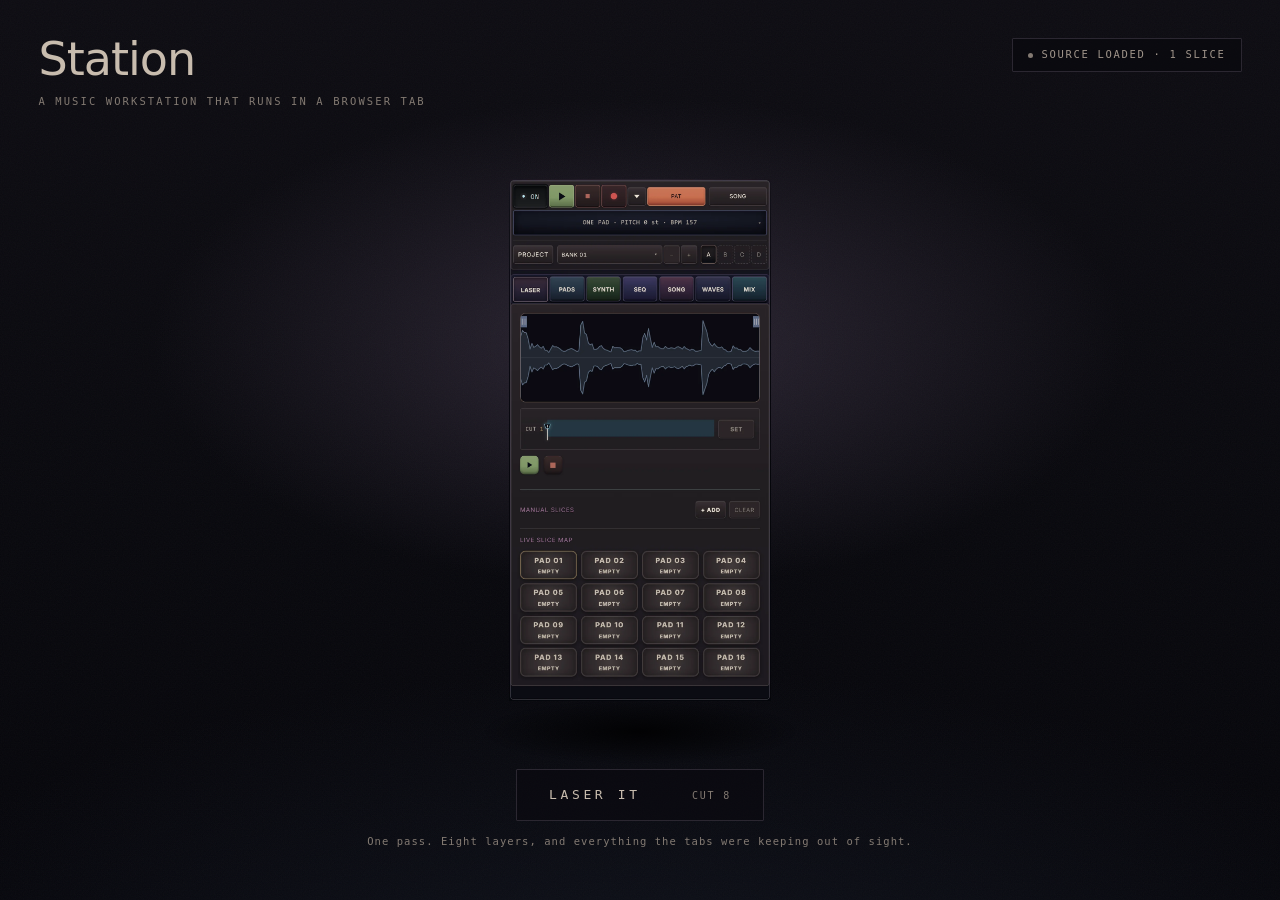
==== index.html @ 6921947d "feat: one LASER IT reveals every mode Station holds The cut stays exactly as it was: eight layers on" ====
<!doctype html>
<html lang="en" class="no-js">
<head>
<meta charset="utf-8">
<meta name="viewport" content="width=device-width, initial-scale=1">
<title>Station — LASER IT</title>
<meta name="description" content="Station is a music workstation that runs in a browser tab. Cut it open along its own seams and every mode it holds comes out of the same place.">
<meta name="color-scheme" content="dark">
<script>document.documentElement.classList.remove('no-js')</script>
<link rel="preload" as="image" type="image/webp" href="media/station/final/station-laser-loaded.webp" fetchpriority="high">
<link rel="preload" as="image" type="image/webp" href="media/station/final/station-laser-cut.webp">
<link rel="stylesheet" href="styles/site.css">
</head>
<body>

<!--
  Scene 00 + Scene 01. TECHNICAL_PRINCIPLES.md section 15: prove the riskiest
  interaction before building page volume.

  One LASER IT does the whole reveal. The chassis is identical in every mode
  capture — verified pixel by pixel — and only the area below the view tabs
  changes, so that area is treated as a magazine of states: six modes stacked
  exactly on top of one another until the cut opens the machine.

  TODO(content): the masthead still needs the builder's byline. Left out rather
  than invented — ASSET_PLAN.md "Missing-content rule".
-->

<main class="stage" id="stage" data-state="intact">

  <header class="masthead">
    <div class="masthead__object">
      <h1 class="wordmark">Station</h1>
      <p class="tagline">A music workstation that runs in a browser tab</p>
    </div>
    <p class="readout" role="status" aria-live="polite" aria-atomic="true">
      <span class="readout__lamp" aria-hidden="true"></span>
      <span id="readoutText">Source loaded · 1 slice</span>
    </p>
  </header>

  <div class="theatre">
    <figure class="object">
      <div class="rig">
        <div class="frame" role="img"
             aria-label="Station shown as one tall instrument: transport row, readout, project and bank row, the seven view tabs, a waveform display, the CUT slider and a sixteen-pad slice map.">

          <!--
            Eight layers. Each holds a full copy of the same image and shows only
            its own band of it, so untouched they tile the frame exactly and read
            as one screen. Every cut falls in a real gap between Station's chassis
            modules, so no control is bisected.

            01-04 are the chassis, which is the same in every mode.
            05-08 are the core: the area the active tab controls.
          -->
          <div class="slices">
            <div class="slice slice--chassis chop chop--1 slice--first" style="--i:1"><i class="face face--before"></i><i class="face face--after"></i></div>
            <div class="slice slice--chassis chop chop--2" style="--i:2"><i class="face face--before"></i><i class="face face--after"></i></div>
            <div class="slice slice--chassis chop chop--3" style="--i:3"><i class="face face--before"></i><i class="face face--after"></i></div>
            <div class="slice slice--chassis chop chop--4" style="--i:4"><i class="face face--before"></i><i class="face face--after"></i></div>
            <div class="slice slice--core chop chop--5" style="--i:5"><i class="face face--before"></i><i class="face face--after"></i></div>
            <div class="slice slice--core chop chop--6" style="--i:6"><i class="face face--before"></i><i class="face face--after"></i></div>
            <div class="slice slice--core chop chop--7" style="--i:7"><i class="face face--before"></i><i class="face face--after"></i></div>
            <div class="slice slice--core chop chop--8 slice--last" style="--i:8"><i class="face face--before"></i><i class="face face--after"></i></div>
          </div>

          <!--
            The deck. Every plate is the same rectangle as the core, so before the
            reveal all six lie exactly on top of one another and on top of the
            core itself. --n is the deal order; PADS goes last so it lands in
            front. The LASER plate carries no image: the four core layers already
            hold that state, and this element only carries its label so the label
            travels with them.
          -->
          <ul class="deck" id="deck">
            <li class="plate plate--mix"   style="--n:1"><i class="plate__face"></i><span class="chip">Mix</span></li>
            <li class="plate plate--song"  style="--n:2"><i class="plate__face"></i><span class="chip">Song</span></li>
            <li class="plate plate--seq"   style="--n:3"><i class="plate__face"></i><span class="chip">Seq</span></li>
            <li class="plate plate--synth" style="--n:4"><i class="plate__face"></i><span class="chip">Synth</span></li>
            <li class="plate plate--pads"  style="--n:5"><i class="plate__face"></i><span class="chip">Pads</span></li>
            <li class="plate plate--laser" style="--n:0"><span class="chip">Laser</span></li>
          </ul>

          <!-- the laser: target brackets, one travelling beam, seven cuts -->
          <svg class="beams" viewBox="0 0 451 900" aria-hidden="true" focusable="false">
            <g class="target">
              <path d="M5 31V5h26M420 5h26v26M446 869v26h-26M31 895H5v-26"/>
            </g>
            <g class="cutline" style="--p:.06644">
              <line class="cutline__halo" x1="2" y1="59.8" x2="449" y2="59.8"/>
              <line class="cutline__core" x1="2" y1="59.8" x2="449" y2="59.8"/>
              <circle class="cutline__pin" cx="8" cy="59.8" r="3.6"/><circle class="cutline__pin" cx="443" cy="59.8" r="3.6"/>
            </g>
            <g class="cutline" style="--p:.11500">
              <line class="cutline__halo" x1="2" y1="103.5" x2="449" y2="103.5"/>
              <line class="cutline__core" x1="2" y1="103.5" x2="449" y2="103.5"/>
              <circle class="cutline__pin" cx="8" cy="103.5" r="3.6"/><circle class="cutline__pin" cx="443" cy="103.5" r="3.6"/>
            </g>
            <g class="cutline" style="--p:.17426">
              <line class="cutline__halo" x1="2" y1="156.83" x2="449" y2="156.83"/>
              <line class="cutline__core" x1="2" y1="156.83" x2="449" y2="156.83"/>
              <circle class="cutline__pin" cx="8" cy="156.83" r="3.6"/><circle class="cutline__pin" cx="443" cy="156.83" r="3.6"/>
            </g>
            <g class="cutline cutline--core" style="--p:.24589">
              <line class="cutline__halo" x1="2" y1="221.3" x2="449" y2="221.3"/>
              <line class="cutline__core" x1="2" y1="221.3" x2="449" y2="221.3"/>
              <circle class="cutline__pin" cx="8" cy="221.3" r="3.6"/><circle class="cutline__pin" cx="443" cy="221.3" r="3.6"/>
            </g>
            <g class="cutline" style="--p:.44422">
              <line class="cutline__halo" x1="2" y1="399.8" x2="449" y2="399.8"/>
              <line class="cutline__core" x1="2" y1="399.8" x2="449" y2="399.8"/>
              <circle class="cutline__pin" cx="8" cy="399.8" r="3.6"/><circle class="cutline__pin" cx="443" cy="399.8" r="3.6"/>
            </g>
            <g class="cutline" style="--p:.51500">
              <line class="cutline__halo" x1="2" y1="463.5" x2="449" y2="463.5"/>
              <line class="cutline__core" x1="2" y1="463.5" x2="449" y2="463.5"/>
              <circle class="cutline__pin" cx="8" cy="463.5" r="3.6"/><circle class="cutline__pin" cx="443" cy="463.5" r="3.6"/>
            </g>
            <g class="cutline" style="--p:.70367">
              <line class="cutline__halo" x1="2" y1="633.3" x2="449" y2="633.3"/>
              <line class="cutline__core" x1="2" y1="633.3" x2="449" y2="633.3"/>
              <circle class="cutline__pin" cx="8" cy="633.3" r="3.6"/><circle class="cutline__pin" cx="443" cy="633.3" r="3.6"/>
            </g>
          </svg>

          <div class="beam" aria-hidden="true"></div>
          <div class="flash" aria-hidden="true"></div>
        </div>
        <div class="cast" aria-hidden="true"></div>
      </div>

      <figcaption class="visually-hidden">
        Station cut along its own construction seams into eight layers, four of
        them chassis and four of them the area the active tab controls. That area
        turns out to hold six states of the same machine: laser, pads, synth,
        seq, song and mix.
      </figcaption>
    </figure>
  </div>

  <div class="controls">
    <button class="trigger" id="laserIt" type="button">
      <span class="trigger__label" id="triggerLabel">Laser it</span>
      <span class="trigger__meta" id="triggerMeta">cut 8</span>
      <span class="trigger__charge" aria-hidden="true"></span>
    </button>
    <p class="hint" id="hint">One pass. Eight layers, and everything the tabs were keeping out of sight.</p>
  </div>

</main>

<script src="scripts/laser.js" defer></script>
</body>
</html>
---- styles/site.css ----
/* ==========================================================================
   website — Scene 00 / Scene 01
   Station intact  ->  LASER IT  ->  eight meaningful layers

   Everything here is native: semantic HTML, CSS Grid, custom properties,
   transforms, one inline SVG. No dependencies, no build step.

   The palette and the gold are sampled straight out of the Station captures
   (assets/station/current/), not invented. The eight cut positions are the
   real gaps between Station's chassis modules, measured off the source PNG,
   so the instrument opens along its own seams.
   ========================================================================== */

:root {
  /* ink — sampled from the chassis */
  --ink-void:   #05050a;
  --ink-0:      #08080d;
  --ink-1:      #0d0c12;
  --rule:       #2b2731;

  /* light — a three-step ramp, every step above 4.5:1 on the stage because the
     labels that use it are 10-11px and none of them may be decorative-only */
  --sand:       #c8bcae;   /* 10.5:1 */
  --sand-mid:   #9f948a;   /*  6.6:1 */
  --sand-low:   #837a72;   /*  4.7:1 */

  /* the laser */
  --gold:       #b99a62;
  --gold-lit:   #e8cb92;
  --gold-hot:   #fff4dd;

  /* object geometry — desktop is height-driven */
  --frame-h:    clamp(320px, 58vh, 660px);
  --frame-h:    clamp(320px, 58svh, 660px);
  --frame-w:    calc(var(--frame-h) * 451 / 900);
  --gap:        calc(var(--frame-h) * 0.024);
  --bleed:      0.75px;   /* removes sub-pixel hairlines between untouched bands */
  --rig-scale:  0.90;

  /* the core: everything below the view tabs, which is the part that changes
     with the active mode. measured off the capture, not guessed. */
  --core-top:   .24589;
  --core-h:     .75411;   /* the whole core: 221.3 to 900 */
  --plate-h:    .64300;   /* the part of it every mode actually uses: 221.3 to 800 */
  --pw:         var(--frame-w);
  --ph:         calc(var(--plate-h) * var(--frame-h));
  --fan-scale:  0.94;

  /* timeline — mirrored in scripts/laser.js */
  --t-arm:      140ms;
  --t-sweep:    620ms;
  --t-flash:    150ms;
  --t-open:     980ms;
  --t-heal:     520ms;
  --t-deal:     1000ms;

  --ease-open:  cubic-bezier(.16, 1, .3, 1);
  --ease-snap:  cubic-bezier(.2, .9, .25, 1);

  --sans: "Segoe UI Variable Display", "Segoe UI", system-ui, -apple-system,
          "Helvetica Neue", Arial, sans-serif;
  --mono: ui-monospace, "JetBrains Mono", "SFMono-Regular", "Cascadia Mono",
          "Roboto Mono", Consolas, "DejaVu Sans Mono", monospace;
}

*, *::before, *::after { box-sizing: border-box; }
html, body { height: 100%; }

body {
  margin: 0;
  background: var(--ink-void);
  color: var(--sand);
  font-family: var(--mono);
  font-size: 13px;
  line-height: 1.5;
  -webkit-font-smoothing: antialiased;
  text-rendering: optimizeLegibility;
  overflow-x: hidden;
}

.visually-hidden {
  position: absolute; width: 1px; height: 1px;
  margin: -1px; padding: 0; border: 0;
  clip-path: inset(50%); overflow: hidden; white-space: nowrap;
}

/* ==========================================================================
   STAGE — the room the object stands in
   ========================================================================== */

.stage {
  position: relative;
  isolation: isolate;
  min-height: 100svh;
  display: grid;
  grid-template-rows: auto minmax(0, 1fr) auto;
  gap: clamp(14px, 2.6vh, 32px);
  padding: clamp(18px, 3vw, 42px);
}

/* one soft key light behind the object, one cold fill off the floor */
.stage::before {
  content: "";
  position: absolute; inset: 0; z-index: -2;
  background:
    radial-gradient(56% 40% at 50% 38%, rgba(78, 66, 88, .5), transparent 68%),
    radial-gradient(92% 58% at 50% 116%, rgba(26, 32, 46, .55), transparent 72%),
    linear-gradient(180deg, var(--ink-1) 0%, var(--ink-0) 58%, var(--ink-void) 100%);
}

/* grain — stops large flat darks from banding */
.stage::after {
  content: "";
  position: absolute; inset: 0; z-index: -1;
  pointer-events: none;
  opacity: .035;
  background-image: url("data:image/svg+xml,%3Csvg xmlns='http://www.w3.org/2000/svg' width='140' height='140'%3E%3Cfilter id='n'%3E%3CfeTurbulence type='fractalNoise' baseFrequency='.85' numOctaves='3'/%3E%3C/filter%3E%3Crect width='140' height='140' filter='url(%23n)'/%3E%3C/svg%3E");
}

/* ==========================================================================
   MASTHEAD — a strip, not a navbar
   ========================================================================== */

.masthead {
  display: flex;
  align-items: flex-start;
  justify-content: space-between;
  gap: 24px;
  flex-wrap: wrap;
}

/* two voices: an editorial sans for the object's name, mono for everything
   the instrument would say about itself */
.wordmark {
  margin: 0;
  font-family: var(--sans);
  font-size: clamp(30px, 3.6vw, 52px);
  font-weight: 300;
  letter-spacing: -.022em;
  line-height: .95;
  color: var(--sand);
}

.tagline {
  margin: 12px 0 0;
  font-size: 10.5px;
  letter-spacing: .2em;
  text-transform: uppercase;
  color: var(--sand-low);
}

.readout {
  margin: 0;
  display: flex;
  align-items: center;
  gap: 9px;
  padding: 8px 15px;
  border: 1px solid var(--rule);
  border-radius: 1px;
  background: rgba(8, 8, 13, .6);
  font-size: 10.5px;
  letter-spacing: .16em;
  text-transform: uppercase;
  color: var(--sand-mid);
  white-space: nowrap;
  transition: color 260ms ease, border-color 260ms ease;
}

.readout__lamp {
  width: 5px; height: 5px; border-radius: 50%;
  background: var(--sand-low);
  transition: background 200ms ease, box-shadow 200ms ease;
}

[data-state="arming"]  .readout,
[data-state="slicing"] .readout { color: var(--gold-lit); border-color: rgba(185, 154, 98, .55); }
[data-state="arming"]  .readout__lamp,
[data-state="slicing"] .readout__lamp { background: var(--gold-lit); box-shadow: 0 0 10px var(--gold); }
[data-state="sliced"]  .readout,
[data-state="released"] .readout,
[data-state="closing"]  .readout      { color: var(--sand); border-color: rgba(185, 154, 98, .3); }
[data-state="sliced"]  .readout__lamp,
[data-state="released"] .readout__lamp,
[data-state="closing"]  .readout__lamp { background: var(--gold); box-shadow: 0 0 7px rgba(185, 154, 98, .7); }

/* ==========================================================================
   THEATRE
   Before the cut this is mostly empty and looks like restraint. After it, the
   emptiness turns out to have been clearance: the object needed somewhere to
   open into.
   ========================================================================== */

.theatre {
  display: grid;
  place-items: center;
  min-height: 0;
  perspective: 1500px;
  perspective-origin: 50% 44%;
}

/* the figure has to keep the 3D context open, or it flattens everything below
   it and every translateZ in the scene silently does nothing */
.object { margin: 0; transform-style: preserve-3d; }

.rig {
  position: relative;
  transform-style: preserve-3d;
  transition: transform var(--t-open) var(--ease-open);
}
[data-state="sliced"] .rig { transform: scale(var(--rig-scale)); }
/* the fan needs more of the viewport than the opened object did */
[data-state="released"] .rig,
[data-state="closing"]  .rig { transform: translate3d(0, -1%, 0) scale(var(--fan-scale)); }

.frame {
  position: relative;
  width: var(--frame-w);
  height: var(--frame-h);
  transform-style: preserve-3d;
}

/* ground shadow — spreads and softens as the object opens */
.cast {
  position: absolute;
  left: 50%; top: 100%;
  width: 170%; height: clamp(46px, 10vh, 92px);
  transform: translate(-50%, -16%);
  background: radial-gradient(50% 50% at 50% 50%, rgba(0, 0, 0, .8), transparent 70%);
  transition: transform var(--t-open) var(--ease-open), opacity var(--t-open) ease;
}
[data-state="sliced"] .cast { transform: translate(-50%, 2%) scale(1.24, .7); opacity: .5; }
[data-state="released"] .cast,
[data-state="closing"]  .cast { transform: translate(-50%, 16%) scaleY(.5); opacity: .26; }

/* --- the eight layers --------------------------------------------------- */

.slices { position: absolute; inset: 0; transform-style: preserve-3d; }

.slice {
  position: absolute;
  left: 0; right: 0;
  top:    calc(var(--t) * var(--frame-h));
  height: calc(var(--h) * var(--frame-h) + var(--bleed));
  overflow: hidden;
  transform: translate3d(0, 0, 0);
  transition: transform var(--t-open) var(--ease-open);
}

/* each layer carries the whole image and shows only its own band of it —
   which is why, untouched, the eight of them are indistinguishable from one screen */
.face {
  position: absolute;
  left: 0;
  width: 100%;
  height: var(--frame-h);
  top: calc(-1 * var(--t) * var(--frame-h));
  background-repeat: no-repeat;
  background-position: 0 0;
  background-size: 100% 100%;
}

/* display-sized WebP from tools/derive-media.mjs; the full-resolution capture is
   the fallback, and a browser that understands image-set() never fetches it */
.face--before {
  background-image: url("../assets/station/current/laser/laser-loaded.png");
  background-image: image-set(
    url("../media/station/final/station-laser-loaded.webp") type("image/webp"),
    url("../assets/station/current/laser/laser-loaded.png") type("image/png"));
}
.face--after {
  background-image: url("../assets/station/current/overview/station-overview-01.png");
  background-image: image-set(
    url("../media/station/final/station-laser-cut.webp") type("image/webp"),
    url("../assets/station/current/overview/station-overview-01.png") type("image/png"));
  opacity: 0;
  transition: opacity 130ms ease;
}
/* the laser cut the object AND the material inside it: the waveform gains its
   markers, CUT reads 8, the pad map fills. revealed under the flash. */
.is-flash .face--after,
[data-state="sliced"] .face--after,
[data-state="released"] .face--after,
[data-state="closing"] .face--after { opacity: 1; }

/* the cut edge: white-hot at the moment of the cut, cooling afterwards */
.slice::after {
  content: "";
  position: absolute; inset: 0;
  pointer-events: none;
  opacity: 0;
  border-top:    1px solid rgba(240, 220, 176, .85);
  border-bottom: 1px solid rgba(240, 220, 176, .5);
  background:
    linear-gradient(to bottom, rgba(201, 166, 102, .4), rgba(201, 166, 102, 0) 14px),
    linear-gradient(to top,    rgba(201, 166, 102, .26), rgba(201, 166, 102, 0) 14px);
  transition: opacity var(--t-heal) ease;
}
.slice--first::after {
  border-top-color: transparent;
  background-image: linear-gradient(to top, rgba(201, 166, 102, .26), rgba(201, 166, 102, 0) 14px);
}
.slice--last::after {
  border-bottom-color: transparent;
  background-image: linear-gradient(to bottom, rgba(201, 166, 102, .4), rgba(201, 166, 102, 0) 14px);
}
[data-state="sliced"] .slice::after,
[data-state="released"] .slice::after,
[data-state="closing"] .slice::after { animation: cool 1800ms ease-out forwards; }
/* once the core layers close back into one plate their shared edges are
   internal, so the heat on them would only read as a defect */
[data-state="released"] .slice--core::after,
[data-state="closing"]  .slice--core::after { animation: none; opacity: 0; }

@keyframes cool {
  0%, 20% { opacity: 1; }
  100%    { opacity: .36; }
}

/* --- layer geometry ------------------------------------------------------
   --t / --h  : where the layer sits in the object, measured off the capture
   --dxf      : sideways drift, as a fraction of object width
   --dz / --rz: a whisper of depth and tilt so the stack reads as material
   -------------------------------------------------------------------------- */

.chop--1 { --t: 0;       --h: .06644; --dxf: -.075; --dz: 28px; --rz: -.30deg; }
.chop--2 { --t: .06644;  --h: .04856; --dxf: -.030; --dz: 14px; --rz:  .22deg; }
.chop--3 { --t: .11500;  --h: .05926; --dxf:  .026; --dz: 20px; --rz: -.15deg; }
.chop--4 { --t: .17426;  --h: .07163; --dxf:  .072; --dz:  6px; --rz:  .26deg; }
.chop--5 { --t: .24589;  --h: .19833; --dxf: -.060; --dz: 30px; --rz: -.34deg; }
.chop--6 { --t: .44422;  --h: .07078; --dxf: -.014; --dz: 16px; --rz:  .18deg; }
.chop--7 { --t: .51500;  --h: .18867; --dxf:  .042; --dz: 24px; --rz: -.20deg; }
.chop--8 { --t: .70367;  --h: .29633; --dxf:  .086; --dz:  8px; --rz:  .24deg; }

.chop { --dx: calc(var(--dxf) * var(--frame-w)); }

[data-state="sliced"] .slice {
  transform:
    translate3d(var(--dx), calc((var(--i) - 4.5) * var(--gap)), var(--dz))
    rotate(var(--rz));
  transition-delay: calc((var(--i) - 1) * 36ms);
}

/* ==========================================================================
   THE DECK — the core is a magazine of states

   Station's chassis is byte-for-byte the same in every mode capture; only the
   area below the view tabs changes. So that area is not one screen, it is six
   lying exactly on top of one another. The cut opens the machine and they come
   out of that single place.

   Everything below is expressed in plate units — --pw across, --ph down — so
   the whole composition scales with the object instead of with the viewport.
   ========================================================================== */

.deck {
  list-style: none;
  margin: 0;
  padding: 0;
  position: absolute;
  left: 0; right: 0;
  top:    calc(var(--core-top) * var(--frame-h));
  height: var(--ph);
  transform-style: preserve-3d;
  pointer-events: none;
}

.plate {
  position: absolute;
  inset: 0;
  opacity: 0;
  transform: translate3d(0, 0, 0);
  transition: opacity 280ms ease, transform var(--t-open) var(--ease-open);
}

.plate__face {
  position: absolute;
  inset: 0;
  background-color: var(--ink-1);
  background-repeat: no-repeat;
  background-position: 0 0;
  background-size: 100% 100%;
}

/* The four core layers already carry the LASER state. This plate holds no
   image; it exists so the LASER label travels on exactly the same path they do. */
/* Every mode leaves some empty chassis at the bottom. Ending a plate on that
   hard rectangle is what would make it read as a card, so the tail is
   dissolved instead — the layers come out of the dark rather than sitting on
   top of it. The mask is on the face, not the plate, so the label survives it. */
.plate__face {
  -webkit-mask-image: linear-gradient(to bottom, #000 0 86%, transparent 100%);
          mask-image: linear-gradient(to bottom, #000 0 86%, transparent 100%);
}
/* the LASER state is the four core layers, so its tail lives on the last one.
   72% of the plate is 39% of that layer. */
[data-state="released"] .slice--core.chop--8,
[data-state="closing"]  .slice--core.chop--8 {
  -webkit-mask-image: linear-gradient(to bottom, #000 0 53%, transparent 63%);
          mask-image: linear-gradient(to bottom, #000 0 53%, transparent 63%);
}

/* The five hidden states are not part of the first paint. JavaScript adds
   .deck-ready once the page is idle, which is when they get fetched — well
   before anyone can read the trigger, and after LCP is settled. */
.deck-ready .plate--pads .plate__face  { background-image: url("../media/station/final/station-mode-pads.webp"); }
.deck-ready .plate--synth .plate__face { background-image: url("../media/station/final/station-mode-synth.webp"); }
.deck-ready .plate--seq .plate__face   { background-image: url("../media/station/final/station-mode-seq.webp"); }
.deck-ready .plate--song .plate__face  { background-image: url("../media/station/final/station-mode-song.webp"); }
.deck-ready .plate--mix .plate__face   { background-image: url("../media/station/final/station-mode-mix.webp"); }

/* the mode's own name, in the site's voice rather than Station's tab skin,
   worded exactly as the selector words it so the two read as the same thing */
.chip {
  position: absolute;
  left: 0; bottom: 100%;
  margin-bottom: 10px;
  padding-bottom: 5px;
  border-bottom: 1px solid rgba(185, 154, 98, .45);
  font-size: 9.5px;
  letter-spacing: .28em;
  text-transform: uppercase;
  color: var(--sand-mid);
  white-space: nowrap;
  opacity: 0;
  transition: opacity 300ms ease;
}
/* PADS takes the next scene, so it is the one that reads first */
.plate--pads .chip { color: var(--sand); border-bottom-color: var(--gold); }

/* --- where each layer lands ----------------------------------------------
   --fx / --fy : offset in plate widths and plate heights
   --fz        : depth. positive is toward the viewer, and under the scene's
                 perspective that is also what makes a plate larger
   --fr        : a degree or two, never more
   --fo        : how present the layer stays

   The chassis re-closes: all four of its layers take the same target, so the
   shell reassembles, steps back and dims while its contents come forward.
   The four core layers do the same, which is what turns them back into one
   plate — the LASER state, whole again and now visibly one of six.
   -------------------------------------------------------------------------- */

.plate, .slice { --tx: calc(var(--fx) * var(--pw)); --ty: calc(var(--fy) * var(--ph)); }

.slice--chassis            { --fx:  0;    --fy: -.60; --fz: -300px; --fr:  0deg;   --fo: .52; }
.slice--chassis.chop--4    { --fo: .82; }   /* the selector stays the most legible part of the shell */

/* A zig-zag, not a row: every other layer sits high, so no plate is squarely
   behind its neighbour and each one keeps a free edge to be read by. */
/* --fx and --fy are pre-perspective, so a layer pushed back needs a larger
   offset than one pulled forward to land in the same place on screen. These are
   back-solved from the screen positions the composition wants. */
.slice--core, .plate--laser { --fx: -.19; --fy: -.35; --fz:  -60px; --fr:   .8deg; --fo: 1; }
.plate--pads                { --fx:  .56; --fy:  .17; --fz:  215px; --fr: -1.2deg; --fo: 1; }
.plate--synth               { --fx: -.90; --fy: -.05; --fz:   60px; --fr: -2.0deg; --fo: 1; }
.plate--seq                 { --fx: 1.38; --fy: -.39; --fz: -200px; --fr:  2.4deg; --fo: .94; }
.plate--song                { --fx: 1.83; --fy:  .36; --fz: -110px; --fr:  1.5deg; --fo: .92; }
.plate--mix                 { --fx:-1.81; --fy:  .32; --fz: -170px; --fr: -3.0deg; --fo: .9; }

/* --- the release ----------------------------------------------------------
   Static end state for released and closing both. The animation drives the
   path while released; dropping to closing removes the animation without
   moving anything, which is what lets the composition transition back to the
   intact object instead of snapping.
   -------------------------------------------------------------------------- */

[data-state="released"] .plate,
[data-state="closing"]  .plate {
  opacity: var(--fo);
  transform: translate3d(var(--tx), var(--ty), var(--fz)) rotate(var(--fr));
}
[data-state="released"] .chip,
[data-state="closing"]  .chip { opacity: 1; }

[data-state="released"] .slice,
[data-state="closing"]  .slice {
  transform: translate3d(var(--tx), var(--ty), var(--fz)) rotate(var(--fr));
}
[data-state="released"] .slice--chassis,
[data-state="closing"]  .slice--chassis { opacity: var(--fo); }

[data-state="released"] .plate {
  animation: deal var(--t-deal) both;
  animation-delay: calc(var(--n) * 55ms);
}
[data-state="released"] .chip { transition-delay: calc(var(--n) * 55ms + var(--t-deal) * .55); }

[data-state="released"] .slice--core    { animation: core-deal var(--t-deal) both; }
[data-state="released"] .slice--chassis { animation: shell var(--t-deal) var(--ease-open) both; }

/* Everything leaves the same place. The first fifth of the deal is a common
   move toward the viewer that every layer shares; only after that do the
   trajectories separate. */
@keyframes deal {
  0% {
    opacity: 0;
    transform: translate3d(0, 0, 0) rotate(0deg);
    animation-timing-function: cubic-bezier(.4, 0, .6, 1);
  }
  14% { opacity: .6; }
  20% {
    transform: translate3d(0, calc(var(--ph) * -.03), 48px) rotate(0deg);
    animation-timing-function: cubic-bezier(.16, 1, .3, 1);
  }
  100% {
    opacity: var(--fo);
    transform: translate3d(var(--tx), var(--ty), var(--fz)) rotate(var(--fr));
  }
}

@keyframes core-deal {
  0% {
    transform: translate3d(var(--dx), calc((var(--i) - 4.5) * var(--gap)), var(--dz)) rotate(var(--rz));
    animation-timing-function: cubic-bezier(.4, 0, .6, 1);
  }
  20% {
    transform: translate3d(0, calc(var(--ph) * -.03), 48px) rotate(0deg);
    animation-timing-function: cubic-bezier(.16, 1, .3, 1);
  }
  100% { transform: translate3d(var(--tx), var(--ty), var(--fz)) rotate(var(--fr)); }
}

@keyframes shell {
  0% {
    opacity: 1;
    transform: translate3d(var(--dx), calc((var(--i) - 4.5) * var(--gap)), var(--dz)) rotate(var(--rz));
  }
  100% {
    opacity: var(--fo);
    transform: translate3d(var(--tx), var(--ty), var(--fz)) rotate(var(--fr));
  }
}

/* ==========================================================================
   THE LASER
   ========================================================================== */

.beams {
  position: absolute; inset: 0;
  width: 100%; height: 100%;
  overflow: visible;
  pointer-events: none;
  transform: translateZ(38px);
}
.beams line, .beams path { fill: none; vector-effect: non-scaling-stroke; }

/* target brackets — the instrument acquiring the object */
.target {
  stroke: rgba(185, 154, 98, .75);
  stroke-width: 1;
  opacity: 0;
  transition: opacity calc(var(--t-arm) + 60ms) ease;
}
[data-state="arming"] .target,
[data-state="slicing"] .target { opacity: 1; }

/* the seven cuts, each igniting as the beam reaches its position */
.cutline {
  opacity: 0;
  transform: scaleX(0);
  transform-box: view-box;
  transform-origin: 50% 50%;
  transition: opacity 150ms ease, transform 240ms var(--ease-snap);
}
.cutline__halo { stroke: rgba(185, 154, 98, .2); stroke-width: 10; }
.cutline__core { stroke: var(--gold-lit); stroke-width: 1.4; }
.cutline__pin  { fill: var(--gold-lit); }

[data-state="slicing"] .cutline {
  opacity: 1;
  transform: scaleX(1);
  transition-delay: calc(var(--p) * var(--t-sweep));
}

/* once the material separates the beam has done its job and the hot edges take over */
[data-state="sliced"] .cutline {
  opacity: 0;
  transform: scaleX(1);
  transition: opacity 300ms ease 60ms;
}

/* the travelling beam */
.beam {
  position: absolute;
  left: -16%; right: -16%;
  top: 0; height: 3px;
  opacity: 0;
  pointer-events: none;
  transform: translate3d(0, -10px, 40px);
  background: linear-gradient(90deg,
    transparent 0%, rgba(185, 154, 98, .35) 8%,
    var(--gold-lit) 26%, var(--gold-hot) 50%, var(--gold-lit) 74%,
    rgba(185, 154, 98, .35) 92%, transparent 100%);
  box-shadow: 0 0 8px 1px rgba(255, 244, 221, .55), 0 0 34px 8px rgba(185, 154, 98, .4);
}
[data-state="slicing"] .beam { animation: travel var(--t-sweep) linear forwards; }

@keyframes travel {
  0%   { opacity: 0; transform: translate3d(0, -10px, 40px) scaleX(.5); }
  10%  { opacity: 1; }
  90%  { opacity: 1; }
  100% { opacity: 0; transform: translate3d(0, var(--frame-h), 40px) scaleX(1); }
}

/* one flash. it means "cut", so it happens once and it is short. */
.flash {
  position: absolute; inset: -16%;
  opacity: 0;
  pointer-events: none;
  transform: translateZ(42px);
  background: radial-gradient(54% 38% at 50% 50%,
    rgba(255, 244, 221, .95), rgba(216, 178, 112, .32) 44%, rgba(180, 140, 80, 0) 74%);
}
.is-flash .flash { animation: flash var(--t-flash) cubic-bezier(.15, 0, .2, 1) forwards; }

@keyframes flash {
  0%   { opacity: 0; }
  26%  { opacity: 1; }
  100% { opacity: 0; }
}

/* ==========================================================================
   TRIGGER
   ========================================================================== */

.controls {
  display: grid;
  justify-items: center;
  gap: 13px;
  padding-bottom: clamp(2px, 1.4vh, 12px);
}
.no-js .controls { visibility: hidden; }

.trigger {
  position: relative;
  display: inline-flex;
  align-items: baseline;
  justify-content: space-between;
  gap: 20px;
  min-width: 15.5rem;      /* label swaps mid-cut; the control must not twitch */
  padding: 15px 32px;
  border: 1px solid var(--rule);
  border-radius: 1px;
  background: rgba(10, 9, 15, .6);
  color: var(--sand);
  font: inherit;
  font-size: 13px;
  letter-spacing: .28em;
  text-transform: uppercase;
  cursor: pointer;
  overflow: hidden;
  transition: border-color 240ms ease, color 240ms ease, background 240ms ease;
}

.trigger__meta {
  font-size: 10px;
  letter-spacing: .18em;
  color: var(--sand-low);
  transition: color 240ms ease;
}

.trigger__charge {
  position: absolute;
  left: 0; bottom: 0;
  width: 100%; height: 1px;
  background: linear-gradient(90deg, transparent, var(--gold-lit), transparent);
  transform: scaleX(0);
  transform-origin: 0 50%;
  transition: transform 440ms var(--ease-snap);
}

.trigger:hover { border-color: rgba(185, 154, 98, .65); color: var(--gold-lit); }
.trigger:hover .trigger__meta { color: var(--gold); }
.trigger:hover .trigger__charge { transform: scaleX(1); }
.trigger:focus-visible { outline: 1px solid var(--gold-lit); outline-offset: 3px; }
.trigger[disabled] { cursor: default; }

[data-state="arming"]  .trigger,
[data-state="slicing"] .trigger {
  border-color: rgba(185, 154, 98, .85);
  color: var(--gold-hot);
  background: rgba(28, 22, 14, .55);
}
[data-state="arming"]  .trigger__charge,
[data-state="slicing"] .trigger__charge { transform: scaleX(1); }
[data-state="sliced"]  .trigger,
[data-state="released"] .trigger,
[data-state="closing"]  .trigger { color: var(--sand-mid); }

.hint {
  margin: 0;
  min-height: 1.5em;
  font-size: 10.5px;
  letter-spacing: .1em;
  color: var(--sand-low);
  text-align: center;
  transition: color 320ms ease;
}

/* ==========================================================================
   MOBILE — a different composition, not a squeezed desktop one.
   The object is sized off width, opens with tighter gaps and a wider drift,
   and the index moves underneath it while keeping its 4x2 pad shape.
   ========================================================================== */

@media (max-width: 900px) {
  :root {
    --frame-w:   min(62vw, 310px);
    --frame-h:   calc(var(--frame-w) * 900 / 451);
    --gap:       calc(var(--frame-h) * 0.024);
    --rig-scale: 0.88;
    --fan-scale: 0.84;
  }

  /* A hand held close, not a table. There is no room sideways, so the six
     states separate mostly in depth and in height, and the order of what
     matters is carried by which one is nearest rather than by who has space. */
  .slice--chassis             { --fx:  0;   --fy: -.49; --fz: -240px; --fr:  0deg;   --fo: .5; }
  .slice--core, .plate--laser { --fx: -.17; --fy: -.27; --fz:  -60px; --fr:  .8deg;  --fo: 1; }
  .plate--pads                { --fx:  .21; --fy:  .30; --fz:  170px; --fr: -1.2deg; --fo: 1; }
  .plate--synth               { --fx: -.39; --fy:  .04; --fz:   50px; --fr: -2.0deg; --fo: 1; }
  .plate--seq                 { --fx:  .48; --fy: -.15; --fz: -150px; --fr:  2.2deg; --fo: .94; }
  .plate--song                { --fx:  .50; --fy:  .60; --fz: -100px; --fr:  1.5deg; --fo: .92; }
  .plate--mix                 { --fx: -.44; --fy:  .66; --fz: -170px; --fr: -2.6deg; --fo: .9; }
  .chip { font-size: 9px; letter-spacing: .22em; margin-bottom: 7px; }
  /* Narrow screens stack the layers, so a label always belongs on whichever
     edge of its layer nothing else is covering: right for the two on the right,
     underneath for the one at the bottom of the left-hand cascade. */
  .plate--seq .chip, .plate--song .chip { left: auto; right: 0; }
  .plate--mix .chip {
    /* 88%, not 100%: the plate has already faded out by then, and a label
       floating below the fade reads as detached from the layer it names */
    top: 88%; bottom: auto;
    margin: 0;
    padding: 5px 0 0;
    border-top: 1px solid rgba(185, 154, 98, .45);
    border-bottom: 0;
  }
  .theatre {
    grid-template-columns: minmax(0, 1fr);
    justify-items: center;
    gap: clamp(14px, 3vh, 30px);
  }
  .theatre__void { display: none; }
  /* keep the ground shadow inside the viewport — it is decoration, and it must
     not be the thing that invents a scrollbar */
  .cast { width: 132%; height: clamp(28px, 5vh, 54px); }
  .index { justify-self: center; max-width: 26rem; width: 100%; }
  .index__item { padding: 9px 8px 10px 0; }
  .mark { margin-left: 9px; font-size: 9px; }
}

@media (max-width: 560px) {
  :root {
    --frame-w:   min(56vw, 250px);
    --rig-scale: 0.86;
  }
  .stage { gap: 12px; padding: 16px; }
  .masthead { flex-direction: column; gap: 11px; }
  .wordmark { font-size: clamp(26px, 8vw, 34px); }
  .tagline { margin-top: 9px; font-size: 9.5px; letter-spacing: .12em; }
  .readout { padding: 7px 12px; font-size: 9.5px; letter-spacing: .1em; }
  .trigger { padding: 14px 22px; gap: 14px; min-width: 0; width: 100%; letter-spacing: .2em; }
  .index__item { padding: 8px 6px 9px 0; }
  .index__name { font-size: 9.5px; letter-spacing: .05em; }
  /* less room below, more room beside: the layers drift wider instead */
  .chop--1 { --dxf: -.115; } .chop--2 { --dxf: -.05; }
  .chop--3 { --dxf:  .045; } .chop--4 { --dxf:  .11; }
  .chop--5 { --dxf: -.095; } .chop--6 { --dxf: -.025; }
  .chop--7 { --dxf:  .07; }  .chop--8 { --dxf:  .13; }
}

/* short phones: the scene stops pretending to be one screen rather than
   shrinking the instrument until nothing on it is readable */
@media (max-width: 560px) and (max-height: 720px) {
  :root { --frame-w: min(50vw, 210px); }
  .stage { min-height: 0; }
}

/* short landscape viewports */
@media (max-height: 620px) and (min-width: 901px) {
  :root { --frame-h: clamp(230px, 46svh, 360px); }
}

/* coarse pointers: no hover affordance to lean on */
@media (hover: none) {
  .trigger:hover { border-color: var(--rule); color: var(--sand); }
  .trigger:hover .trigger__charge { transform: scaleX(0); }
}

/* ==========================================================================
   REDUCED MOTION — same story, no travel, no flash
   ========================================================================== */

@media (prefers-reduced-motion: reduce) {
  *, *::before, *::after {
    animation-duration: 1ms !important;
    animation-delay: 0ms !important;
    animation-iteration-count: 1 !important;
    transition-duration: 180ms !important;
    transition-delay: 0ms !important;
  }
  .beam, .flash { display: none; }
  .slice::after { opacity: 0; }
  [data-state="sliced"] .slice::after { opacity: .36; animation: none !important; }
  [data-state="slicing"] .cutline { opacity: 1; transform: scaleX(1); }
}
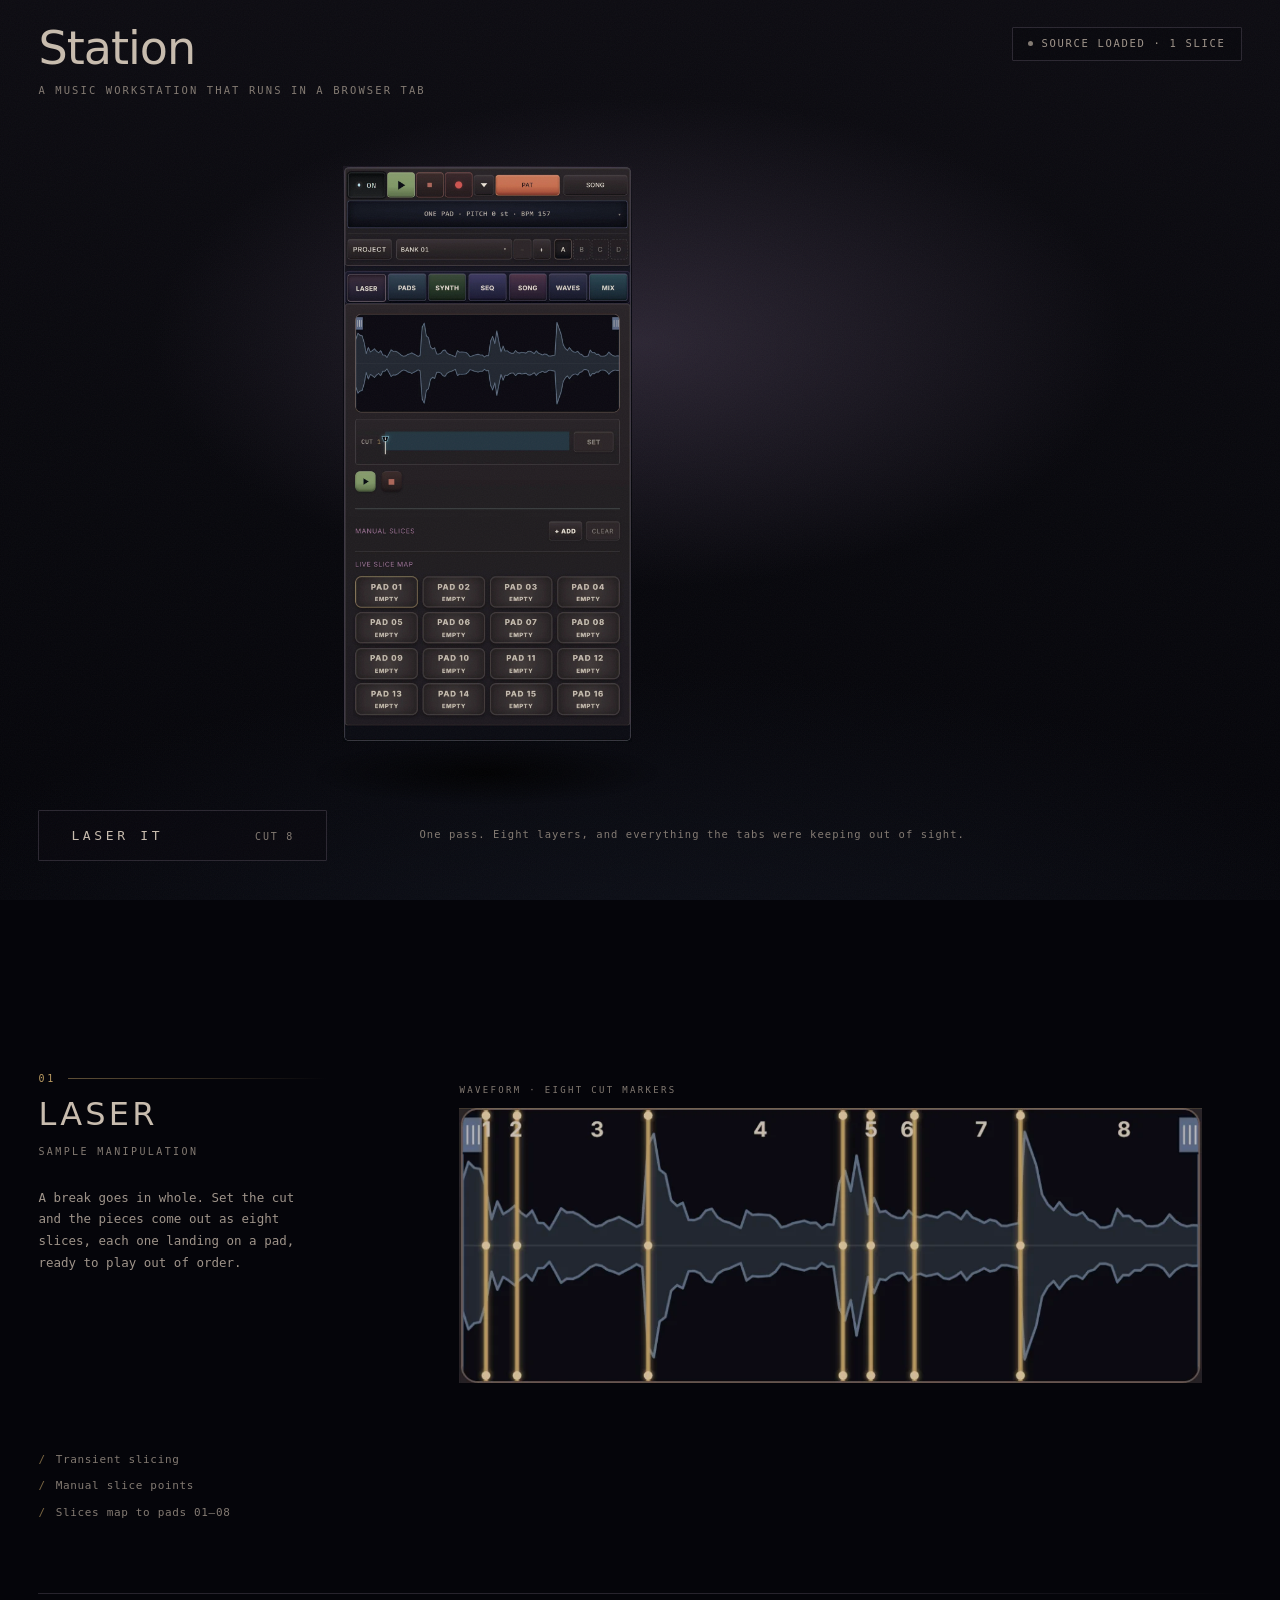
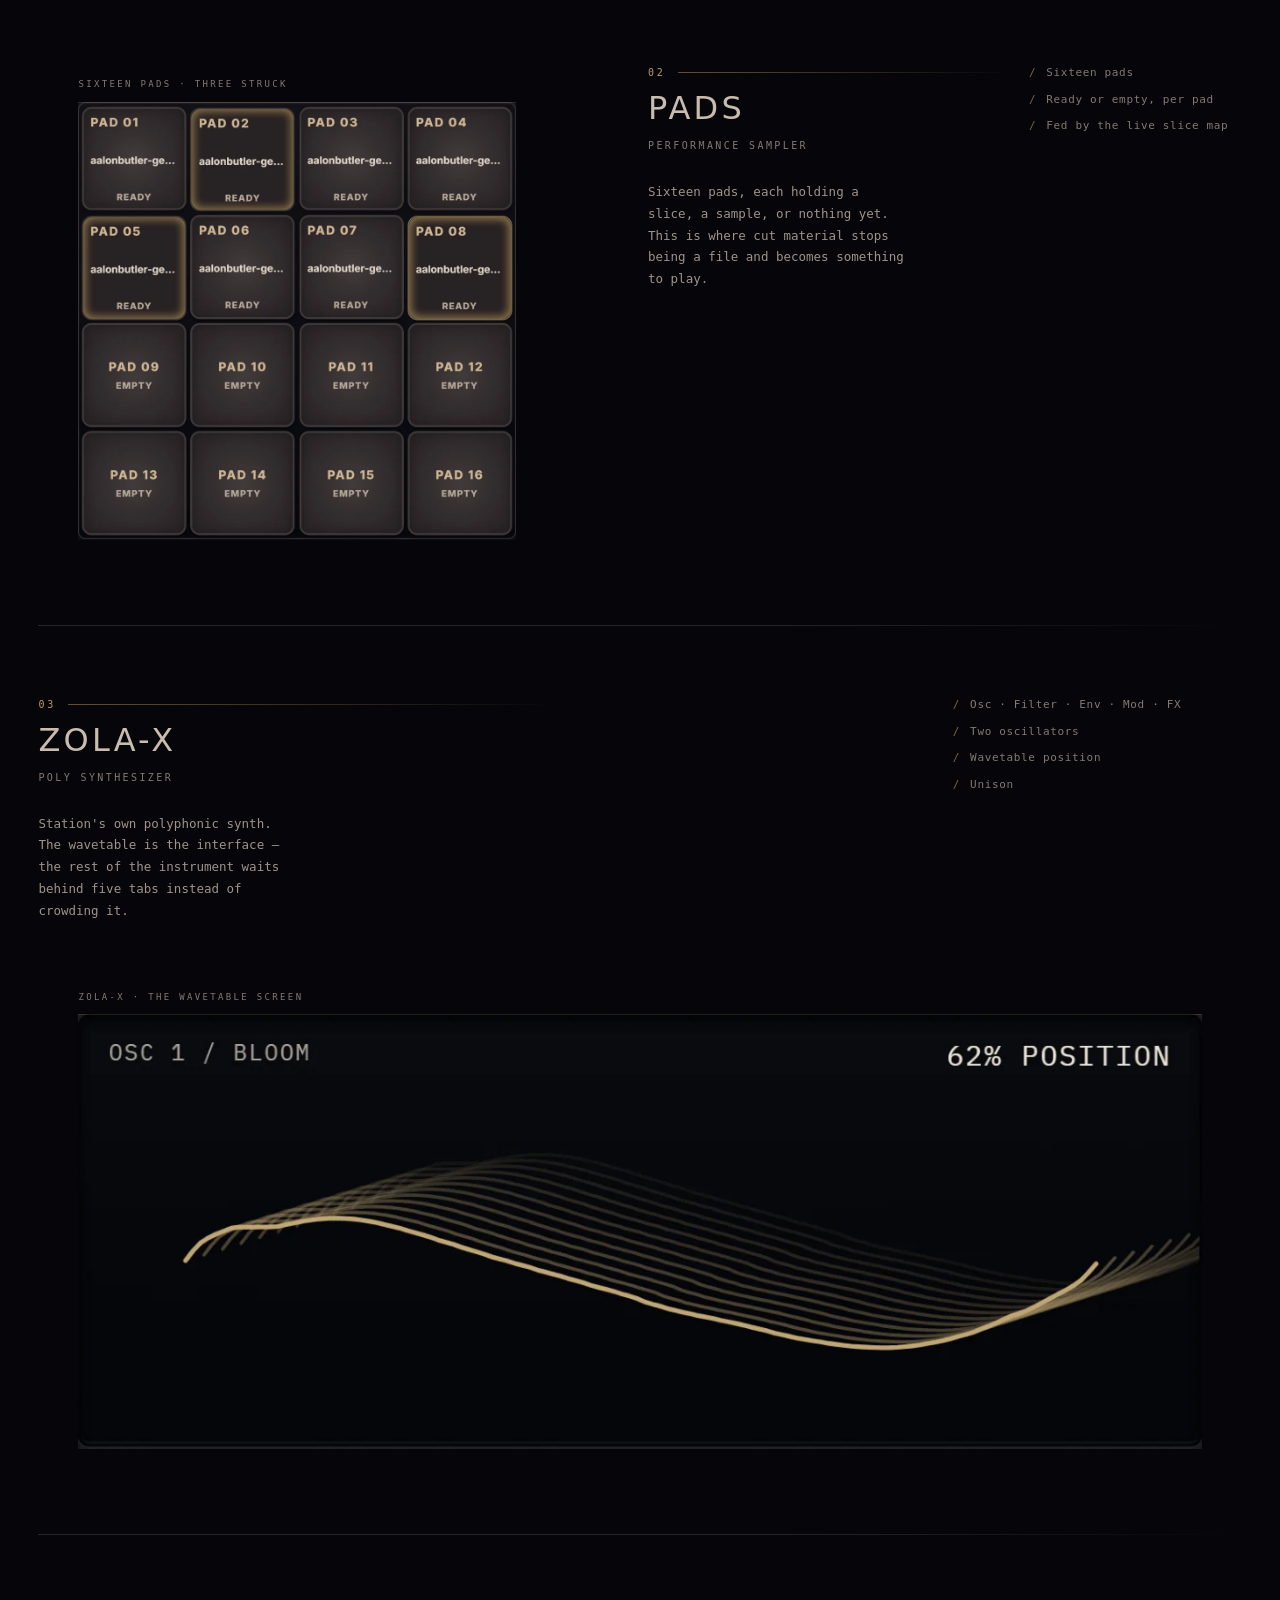
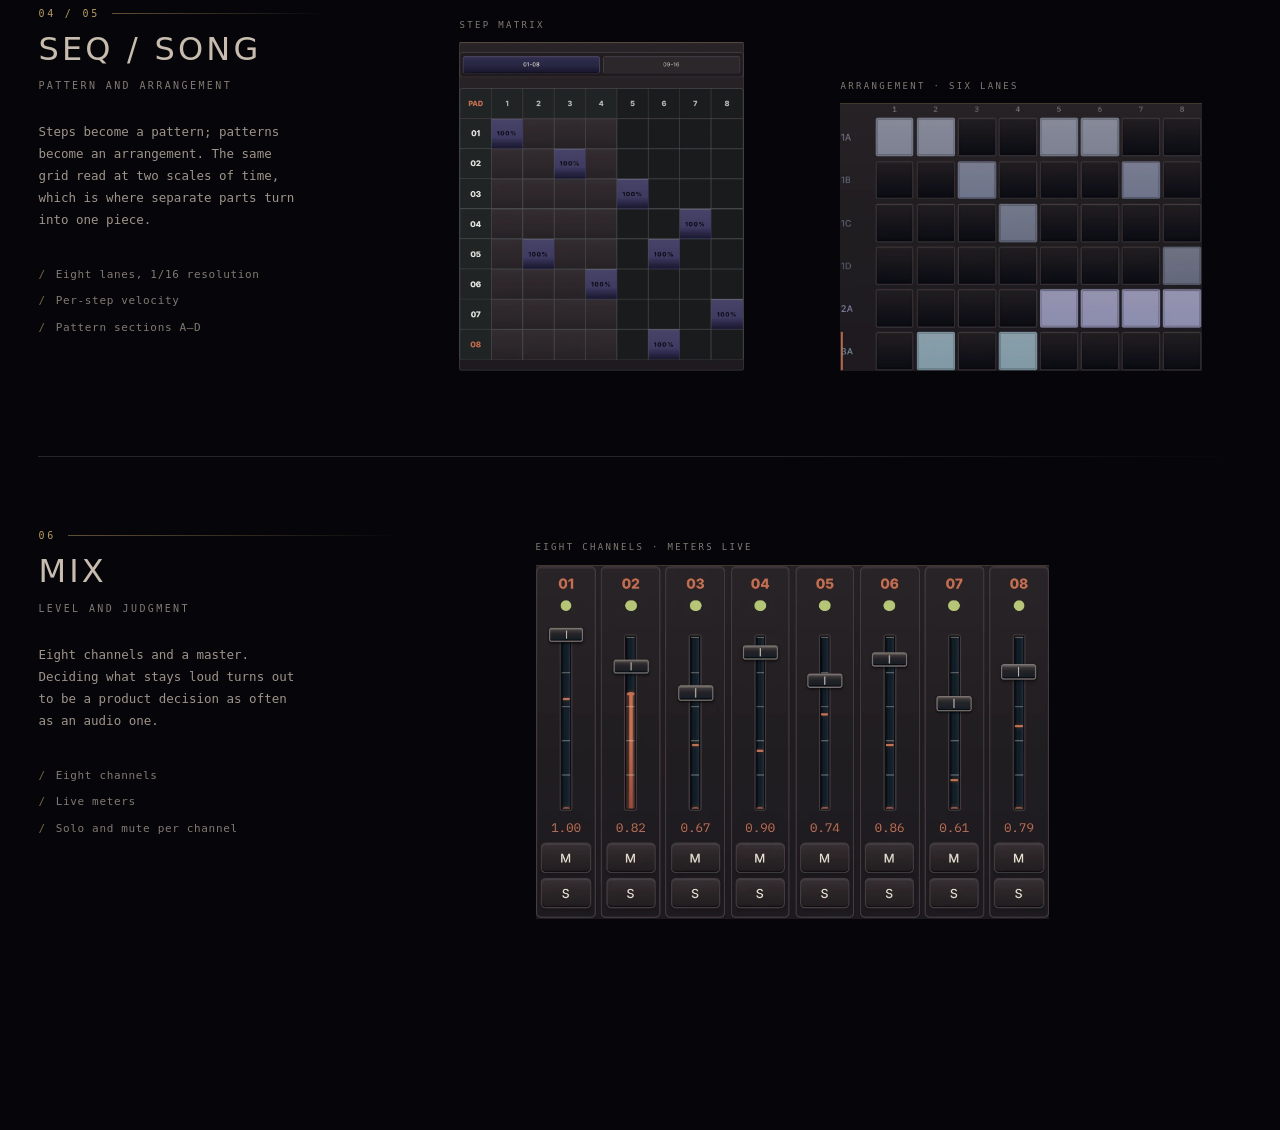
==== commit 09406183: "feat: build Station editorial website layout" ====
--- a/index.html
+++ b/index.html
@@ -9,147 +9,418 @@
 <script>document.documentElement.classList.remove('no-js')</script>
 <link rel="preload" as="image" type="image/webp" href="media/station/final/station-laser-loaded.webp" fetchpriority="high">
 <link rel="preload" as="image" type="image/webp" href="media/station/final/station-laser-cut.webp">
+<link rel="stylesheet" href="styles/grid.css">
 <link rel="stylesheet" href="styles/site.css">
+<link rel="stylesheet" href="styles/station.css">
+<link rel="stylesheet" href="styles/chapters.css">
 </head>
 <body>
 
 <!--
-  Scene 00 + Scene 01. TECHNICAL_PRINCIPLES.md section 15: prove the riskiest
-  interaction before building page volume.
-
-  One LASER IT does the whole reveal. The chassis is identical in every mode
-  capture — verified pixel by pixel — and only the area below the view tabs
-  changes, so that area is treated as a magazine of states: six modes stacked
-  exactly on top of one another until the cut opens the machine.
-
-  TODO(content): the masthead still needs the builder's byline. Left out rather
-  than invented — ASSET_PLAN.md "Missing-content rule".
+  The page has two gears.
+
+  The overview is a poster: the machine, the six modules it holds, and a name
+  for each. It answers "what is this" at a glance and explains nothing. One
+  LASER IT does the whole reveal — the chassis is identical in every mode
+  capture, verified pixel by pixel, and only the area below the view tabs
+  changes, so that area is treated as a magazine of states.
+
+  Past it the page slows down and reads like a magazine: one module per
+  chapter, at reading speed, each with a screen big enough to become the real
+  thing later.
+
+  Everything on both gears resolves through one 16-column editorial grid —
+  styles/grid.css. Start column, span, row. Press Shift+G to see it.
+
+  TODO(content): the masthead still needs the builder's byline, and every lede
+  and spec list below is provisional — written from what the captures actually
+  show, so nothing is invented, but none of it is the builder's own words yet.
+  ASSET_PLAN.md "Missing-content rule".
 -->
 
-<main class="stage" id="stage" data-state="intact">
-
-  <header class="masthead">
-    <div class="masthead__object">
+<main>
+
+<section class="stage" id="stage" data-state="intact">
+
+  <header class="masthead grid">
+    <div class="masthead__object" style="--c:1; --s:7">
       <h1 class="wordmark">Station</h1>
       <p class="tagline">A music workstation that runs in a browser tab</p>
     </div>
-    <p class="readout" role="status" aria-live="polite" aria-atomic="true">
+    <p class="readout" style="--c:13; --s:4" role="status" aria-live="polite" aria-atomic="true">
       <span class="readout__lamp" aria-hidden="true"></span>
       <span id="readoutText">Source loaded · 1 slice</span>
     </p>
   </header>
 
-  <div class="theatre">
-    <figure class="object">
-      <div class="rig">
-        <div class="frame" role="img"
-             aria-label="Station shown as one tall instrument: transport row, readout, project and bank row, the seven view tabs, a waveform display, the CUT slider and a sixteen-pad slice map.">
-
-          <!--
-            Eight layers. Each holds a full copy of the same image and shows only
-            its own band of it, so untouched they tile the frame exactly and read
-            as one screen. Every cut falls in a real gap between Station's chassis
-            modules, so no control is bisected.
-
-            01-04 are the chassis, which is the same in every mode.
-            05-08 are the core: the area the active tab controls.
-          -->
-          <div class="slices">
-            <div class="slice slice--chassis chop chop--1 slice--first" style="--i:1"><i class="face face--before"></i><i class="face face--after"></i></div>
-            <div class="slice slice--chassis chop chop--2" style="--i:2"><i class="face face--before"></i><i class="face face--after"></i></div>
-            <div class="slice slice--chassis chop chop--3" style="--i:3"><i class="face face--before"></i><i class="face face--after"></i></div>
-            <div class="slice slice--chassis chop chop--4" style="--i:4"><i class="face face--before"></i><i class="face face--after"></i></div>
-            <div class="slice slice--core chop chop--5" style="--i:5"><i class="face face--before"></i><i class="face face--after"></i></div>
-            <div class="slice slice--core chop chop--6" style="--i:6"><i class="face face--before"></i><i class="face face--after"></i></div>
-            <div class="slice slice--core chop chop--7" style="--i:7"><i class="face face--before"></i><i class="face face--after"></i></div>
-            <div class="slice slice--core chop chop--8 slice--last" style="--i:8"><i class="face face--before"></i><i class="face face--after"></i></div>
+  <div class="theatre plot-host">
+
+    <!--
+      The overview. .plot resolves every child's box from the column step, so a
+      module can start on column 11, stand in its own air, or run off the
+      viewport edge and still be exactly on the grid. Nothing here is rotated
+      or in perspective, and no two modules overlap: three empty corridors do
+      the separating, shared lines do the holding together.
+    -->
+    <div class="plot station" id="plot">
+
+      <figure class="object placed">
+        <div class="rig">
+          <div class="frame" role="img"
+               aria-label="Station shown as one tall instrument: transport row, readout, project and bank row, the seven view tabs, a waveform display, the CUT slider and a sixteen-pad slice map.">
+
+            <!--
+              Eight layers. Each holds a full copy of the same image and shows only
+              its own band of it, so untouched they tile the frame exactly and read
+              as one screen. Every cut falls in a real gap between Station's chassis
+              modules, so no control is bisected.
+
+              01-04 are the chassis, which is the same in every mode.
+              05-08 are the core: the area the active tab controls, and the
+              rectangle the LASER label hangs off in the overview.
+            -->
+            <div class="slices">
+              <div class="slice slice--chassis chop chop--1 slice--first" style="--i:1"><i class="face face--before"></i><i class="face face--after"></i></div>
+              <div class="slice slice--chassis chop chop--2" style="--i:2"><i class="face face--before"></i><i class="face face--after"></i></div>
+              <div class="slice slice--chassis chop chop--3" style="--i:3"><i class="face face--before"></i><i class="face face--after"></i></div>
+              <div class="slice slice--chassis chop chop--4" style="--i:4"><i class="face face--before"></i><i class="face face--after"></i></div>
+              <div class="slice slice--core chop chop--5" style="--i:5"><i class="face face--before"></i><i class="face face--after"></i></div>
+              <div class="slice slice--core chop chop--6" style="--i:6"><i class="face face--before"></i><i class="face face--after"></i></div>
+              <div class="slice slice--core chop chop--7" style="--i:7"><i class="face face--before"></i><i class="face face--after"></i></div>
+              <div class="slice slice--core chop chop--8 slice--last" style="--i:8"><i class="face face--before"></i><i class="face face--after"></i></div>
+            </div>
+
+            <!-- the laser: target brackets, one travelling beam, seven cuts -->
+            <svg class="beams" viewBox="0 0 451 900" aria-hidden="true" focusable="false">
+              <g class="target">
+                <path d="M5 31V5h26M420 5h26v26M446 869v26h-26M31 895H5v-26"/>
+              </g>
+              <g class="cutline" style="--p:.06644">
+                <line class="cutline__halo" x1="2" y1="59.8" x2="449" y2="59.8"/>
+                <line class="cutline__core" x1="2" y1="59.8" x2="449" y2="59.8"/>
+                <circle class="cutline__pin" cx="8" cy="59.8" r="3.6"/><circle class="cutline__pin" cx="443" cy="59.8" r="3.6"/>
+              </g>
+              <g class="cutline" style="--p:.11500">
+                <line class="cutline__halo" x1="2" y1="103.5" x2="449" y2="103.5"/>
+                <line class="cutline__core" x1="2" y1="103.5" x2="449" y2="103.5"/>
+                <circle class="cutline__pin" cx="8" cy="103.5" r="3.6"/><circle class="cutline__pin" cx="443" cy="103.5" r="3.6"/>
+              </g>
+              <g class="cutline" style="--p:.17426">
+                <line class="cutline__halo" x1="2" y1="156.83" x2="449" y2="156.83"/>
+                <line class="cutline__core" x1="2" y1="156.83" x2="449" y2="156.83"/>
+                <circle class="cutline__pin" cx="8" cy="156.83" r="3.6"/><circle class="cutline__pin" cx="443" cy="156.83" r="3.6"/>
+              </g>
+              <g class="cutline cutline--core" style="--p:.24589">
+                <line class="cutline__halo" x1="2" y1="221.3" x2="449" y2="221.3"/>
+                <line class="cutline__core" x1="2" y1="221.3" x2="449" y2="221.3"/>
+                <circle class="cutline__pin" cx="8" cy="221.3" r="3.6"/><circle class="cutline__pin" cx="443" cy="221.3" r="3.6"/>
+              </g>
+              <g class="cutline" style="--p:.44422">
+                <line class="cutline__halo" x1="2" y1="399.8" x2="449" y2="399.8"/>
+                <line class="cutline__core" x1="2" y1="399.8" x2="449" y2="399.8"/>
+                <circle class="cutline__pin" cx="8" cy="399.8" r="3.6"/><circle class="cutline__pin" cx="443" cy="399.8" r="3.6"/>
+              </g>
+              <g class="cutline" style="--p:.51500">
+                <line class="cutline__halo" x1="2" y1="463.5" x2="449" y2="463.5"/>
+                <line class="cutline__core" x1="2" y1="463.5" x2="449" y2="463.5"/>
+                <circle class="cutline__pin" cx="8" cy="463.5" r="3.6"/><circle class="cutline__pin" cx="443" cy="463.5" r="3.6"/>
+              </g>
+              <g class="cutline" style="--p:.70367">
+                <line class="cutline__halo" x1="2" y1="633.3" x2="449" y2="633.3"/>
+                <line class="cutline__core" x1="2" y1="633.3" x2="449" y2="633.3"/>
+                <circle class="cutline__pin" cx="8" cy="633.3" r="3.6"/><circle class="cutline__pin" cx="443" cy="633.3" r="3.6"/>
+              </g>
+            </svg>
+
+            <div class="beam" aria-hidden="true"></div>
+            <div class="flash" aria-hidden="true"></div>
           </div>
-
-          <!--
-            The deck. Every plate is the same rectangle as the core, so before the
-            reveal all six lie exactly on top of one another and on top of the
-            core itself. --n is the deal order; PADS goes last so it lands in
-            front. The LASER plate carries no image: the four core layers already
-            hold that state, and this element only carries its label so the label
-            travels with them.
-          -->
-          <ul class="deck" id="deck">
-            <li class="plate plate--mix"   style="--n:1"><i class="plate__face"></i><span class="chip">Mix</span></li>
-            <li class="plate plate--song"  style="--n:2"><i class="plate__face"></i><span class="chip">Song</span></li>
-            <li class="plate plate--seq"   style="--n:3"><i class="plate__face"></i><span class="chip">Seq</span></li>
-            <li class="plate plate--synth" style="--n:4"><i class="plate__face"></i><span class="chip">Synth</span></li>
-            <li class="plate plate--pads"  style="--n:5"><i class="plate__face"></i><span class="chip">Pads</span></li>
-            <li class="plate plate--laser" style="--n:0"><span class="chip">Laser</span></li>
-          </ul>
-
-          <!-- the laser: target brackets, one travelling beam, seven cuts -->
-          <svg class="beams" viewBox="0 0 451 900" aria-hidden="true" focusable="false">
-            <g class="target">
-              <path d="M5 31V5h26M420 5h26v26M446 869v26h-26M31 895H5v-26"/>
-            </g>
-            <g class="cutline" style="--p:.06644">
-              <line class="cutline__halo" x1="2" y1="59.8" x2="449" y2="59.8"/>
-              <line class="cutline__core" x1="2" y1="59.8" x2="449" y2="59.8"/>
-              <circle class="cutline__pin" cx="8" cy="59.8" r="3.6"/><circle class="cutline__pin" cx="443" cy="59.8" r="3.6"/>
-            </g>
-            <g class="cutline" style="--p:.11500">
-              <line class="cutline__halo" x1="2" y1="103.5" x2="449" y2="103.5"/>
-              <line class="cutline__core" x1="2" y1="103.5" x2="449" y2="103.5"/>
-              <circle class="cutline__pin" cx="8" cy="103.5" r="3.6"/><circle class="cutline__pin" cx="443" cy="103.5" r="3.6"/>
-            </g>
-            <g class="cutline" style="--p:.17426">
-              <line class="cutline__halo" x1="2" y1="156.83" x2="449" y2="156.83"/>
-              <line class="cutline__core" x1="2" y1="156.83" x2="449" y2="156.83"/>
-              <circle class="cutline__pin" cx="8" cy="156.83" r="3.6"/><circle class="cutline__pin" cx="443" cy="156.83" r="3.6"/>
-            </g>
-            <g class="cutline cutline--core" style="--p:.24589">
-              <line class="cutline__halo" x1="2" y1="221.3" x2="449" y2="221.3"/>
-              <line class="cutline__core" x1="2" y1="221.3" x2="449" y2="221.3"/>
-              <circle class="cutline__pin" cx="8" cy="221.3" r="3.6"/><circle class="cutline__pin" cx="443" cy="221.3" r="3.6"/>
-            </g>
-            <g class="cutline" style="--p:.44422">
-              <line class="cutline__halo" x1="2" y1="399.8" x2="449" y2="399.8"/>
-              <line class="cutline__core" x1="2" y1="399.8" x2="449" y2="399.8"/>
-              <circle class="cutline__pin" cx="8" cy="399.8" r="3.6"/><circle class="cutline__pin" cx="443" cy="399.8" r="3.6"/>
-            </g>
-            <g class="cutline" style="--p:.51500">
-              <line class="cutline__halo" x1="2" y1="463.5" x2="449" y2="463.5"/>
-              <line class="cutline__core" x1="2" y1="463.5" x2="449" y2="463.5"/>
-              <circle class="cutline__pin" cx="8" cy="463.5" r="3.6"/><circle class="cutline__pin" cx="443" cy="463.5" r="3.6"/>
-            </g>
-            <g class="cutline" style="--p:.70367">
-              <line class="cutline__halo" x1="2" y1="633.3" x2="449" y2="633.3"/>
-              <line class="cutline__core" x1="2" y1="633.3" x2="449" y2="633.3"/>
-              <circle class="cutline__pin" cx="8" cy="633.3" r="3.6"/><circle class="cutline__pin" cx="443" cy="633.3" r="3.6"/>
-            </g>
-          </svg>
-
-          <div class="beam" aria-hidden="true"></div>
-          <div class="flash" aria-hidden="true"></div>
-        </div>
-        <div class="cast" aria-hidden="true"></div>
-      </div>
-
-      <figcaption class="visually-hidden">
-        Station cut along its own construction seams into eight layers, four of
-        them chassis and four of them the area the active tab controls. That area
-        turns out to hold six states of the same machine: laser, pads, synth,
-        seq, song and mix.
-      </figcaption>
-    </figure>
+          <div class="cast" aria-hidden="true"></div>
+        </div>
+
+        <figcaption class="visually-hidden">
+          Station cut along its own construction seams into eight layers, four of
+          them chassis and four of them the area the active tab controls. That area
+          turns out to hold six states of the same machine: laser, pads, synth,
+          seq, song and mix.
+        </figcaption>
+      </figure>
+
+      <!--
+        The six modules. --n is the deal order the frozen motion layer uses;
+        where each one lands is set in styles/station.css. The LASER entry
+        carries no image: the four core layers above already hold that state,
+        so the element only marks its box and carries the label.
+
+        Names and numbers only. The numbers follow the site's narrative
+        backbone — LASER, PADS, SYNTH, SEQ / SONG, MIX — which is also the
+        order of the chapters below, so the overview doubles as the contents.
+      -->
+      <ul class="deck" id="deck">
+
+        <li class="plate plate--mix placed" style="--n:1">
+          <i class="plate__face"></i>
+          <p class="tag">
+            <span class="tag__n">06</span>
+            <span class="tag__name">Mix</span>
+          </p>
+        </li>
+
+        <li class="plate plate--song placed" style="--n:2">
+          <i class="plate__face"></i>
+          <p class="tag">
+            <span class="tag__n">05</span>
+            <span class="tag__name">Song</span>
+          </p>
+        </li>
+
+        <li class="plate plate--seq placed" style="--n:3">
+          <i class="plate__face"></i>
+          <p class="tag tag--before">
+            <span class="tag__n">04</span>
+            <span class="tag__name">Seq</span>
+          </p>
+        </li>
+
+        <li class="plate plate--synth placed" style="--n:4">
+          <i class="plate__face"></i>
+          <p class="tag tag--below">
+            <span class="tag__n">03</span>
+            <span class="tag__name">Synth</span>
+          </p>
+        </li>
+
+        <li class="plate plate--pads placed" style="--n:5">
+          <i class="plate__face"></i>
+          <p class="tag tag--after">
+            <span class="tag__n">02</span>
+            <span class="tag__name">Pads</span>
+          </p>
+        </li>
+
+        <li class="plate plate--laser placed" style="--n:0">
+          <i class="plate__face"></i>
+          <p class="tag tag--below">
+            <span class="tag__n">01</span>
+            <span class="tag__name">Laser</span>
+          </p>
+        </li>
+
+      </ul>
+    </div>
   </div>
 
-  <div class="controls">
-    <button class="trigger" id="laserIt" type="button">
+  <div class="controls grid">
+    <button class="trigger" id="laserIt" type="button" style="--c:1; --s:4">
       <span class="trigger__label" id="triggerLabel">Laser it</span>
       <span class="trigger__meta" id="triggerMeta">cut 8</span>
       <span class="trigger__charge" aria-hidden="true"></span>
     </button>
-    <p class="hint" id="hint">One pass. Eight layers, and everything the tabs were keeping out of sight.</p>
+    <p class="hint" id="hint" style="--c:6; --s:8">One pass. Eight layers, and everything the tabs were keeping out of sight.</p>
   </div>
 
+</section>
+
+
+<!--
+  THE CHAPTERS
+
+  Order follows the approved narrative backbone in DECISIONS.md — LASER, PADS,
+  SYNTH, SEQ / SONG, MIX — not the running order of the reference sheet, which
+  opens on the synth. Reordering is DOM order and nothing else.
+
+  Every .demo__screen is a stage, not a picture. The still standing in it now
+  is the module's real capture; the interaction pass replaces or overlays it
+  with the working thing. Each capture has a partner state already sitting in
+  assets/station/current/details/ for exactly that — pads at rest, meters idle,
+  waveform uncut, wavetable sounding.
+-->
+<div class="chapters">
+
+  <!-- ─── 01 already happened above: the overview and the cut ─────────── -->
+
+  <section class="chapter ch--laser" aria-labelledby="ch-laser-title">
+    <div class="chapter__grid grid">
+
+      <div class="chapter__head">
+        <p class="chapter__n">01</p>
+        <h2 class="chapter__title" id="ch-laser-title">Laser</h2>
+        <p class="chapter__kicker">Sample manipulation</p>
+        <p class="chapter__lede">
+          A break goes in whole. Set the cut and the pieces come out as eight
+          slices, each one landing on a pad, ready to play out of order.
+        </p>
+      </div>
+
+      <!-- interaction pass: draggable slice points, a travelling playhead.
+           Partner captures: waveform-laser.png (uncut), waveform-playhead.png -->
+      <figure class="demo" data-demo="laser">
+        <p class="demo__mark">Waveform · eight cut markers</p>
+        <div class="demo__screen" style="--ar: 1200 / 445">
+          <img class="demo__still" src="media/station/details/laser-slices.webp"
+               width="1200" height="445" loading="lazy" decoding="async" fetchpriority="low"
+               alt="Station's waveform display, one break shown with eight gold cut markers across it.">
+        </div>
+      </figure>
+
+      <ul class="specs">
+        <li>Transient slicing</li>
+        <li>Manual slice points</li>
+        <li>Slices map to pads 01–08</li>
+      </ul>
+
+    </div>
+  </section>
+
+
+  <section class="chapter ch--pads" aria-labelledby="ch-pads-title">
+    <div class="chapter__grid grid">
+
+      <!-- interaction pass: press a pad, get the physical return.
+           Partner capture: pads-grid.png (the same grid at rest) -->
+      <figure class="demo" data-demo="pads">
+        <p class="demo__mark">Sixteen pads · three struck</p>
+        <div class="demo__screen" style="--ar: 1000 / 1002">
+          <img class="demo__still" src="media/station/details/pads-grid.webp"
+               width="1000" height="1002" loading="lazy" decoding="async" fetchpriority="low"
+               alt="Station's sixteen-pad grid, three pads lit and holding slices, the rest empty.">
+        </div>
+      </figure>
+
+      <div class="chapter__head">
+        <p class="chapter__n">02</p>
+        <h2 class="chapter__title" id="ch-pads-title">Pads</h2>
+        <p class="chapter__kicker">Performance sampler</p>
+        <p class="chapter__lede">
+          Sixteen pads, each holding a slice, a sample, or nothing yet. This is
+          where cut material stops being a file and becomes something to play.
+        </p>
+      </div>
+
+      <ul class="specs">
+        <li>Sixteen pads</li>
+        <li>Ready or empty, per pad</li>
+        <li>Fed by the live slice map</li>
+      </ul>
+
+    </div>
+  </section>
+
+
+  <section class="chapter ch--synth" aria-labelledby="ch-synth-title">
+    <div class="chapter__grid grid">
+
+      <div class="chapter__head">
+        <p class="chapter__n">03</p>
+        <h2 class="chapter__title" id="ch-synth-title">Zola-X</h2>
+        <p class="chapter__kicker">Poly synthesizer</p>
+        <p class="chapter__lede">
+          Station's own polyphonic synth. The wavetable is the interface — the
+          rest of the instrument waits behind five tabs instead of crowding it.
+        </p>
+      </div>
+
+      <ul class="specs">
+        <li>Osc · Filter · Env · Mod · FX</li>
+        <li>Two oscillators</li>
+        <li>Wavetable position</li>
+        <li>Unison</li>
+      </ul>
+
+      <!-- interaction pass: the wavetable moves under the position control.
+           Partner capture: wavetable-zola-x-active.png (sounding) -->
+      <figure class="demo" data-demo="zola-x">
+        <p class="demo__mark">ZOLA-X · the wavetable screen</p>
+        <div class="demo__screen" style="--ar: 1200 / 464">
+          <img class="demo__still" src="media/station/details/zola-x-wavetable.webp"
+               width="1200" height="464" loading="lazy" decoding="async" fetchpriority="low"
+               alt="The ZOLA-X wavetable screen: a drawn waveform surface with the position readout above it.">
+        </div>
+      </figure>
+
+    </div>
+  </section>
+
+
+  <section class="chapter ch--seq" aria-labelledby="ch-seq-title">
+    <div class="chapter__grid grid">
+
+      <div class="chapter__head">
+        <p class="chapter__n">04 / 05</p>
+        <h2 class="chapter__title" id="ch-seq-title">Seq / Song</h2>
+        <p class="chapter__kicker">Pattern and arrangement</p>
+        <p class="chapter__lede">
+          Steps become a pattern; patterns become an arrangement. The same grid
+          read at two scales of time, which is where separate parts turn into
+          one piece.
+        </p>
+        <ul class="specs" style="margin-top: calc(3 * var(--rhythm))">
+          <li>Eight lanes, 1/16 resolution</li>
+          <li>Per-step velocity</li>
+          <li>Pattern sections A–D</li>
+        </ul>
+      </div>
+
+      <!-- interaction pass: a step playhead running the matrix -->
+      <figure class="demo demo--seq" data-demo="seq">
+        <p class="demo__mark">Step matrix</p>
+        <div class="demo__screen" style="--ar: 1000 / 1155">
+          <img class="demo__still" src="media/station/details/seq-grid.webp"
+               width="1000" height="1155" loading="lazy" decoding="async" fetchpriority="low"
+               alt="Station's step sequencer matrix: eight lanes of sixteen steps, some steps filled.">
+        </div>
+      </figure>
+
+      <figure class="demo demo--song" data-demo="song">
+        <p class="demo__mark">Arrangement · six lanes</p>
+        <div class="demo__screen" style="--ar: 1000 / 742">
+          <img class="demo__still" src="media/station/details/song-arrangement.webp"
+               width="1000" height="742" loading="lazy" decoding="async" fetchpriority="low"
+               alt="Station's arrangement grid: six lanes of clips laid out across bars.">
+        </div>
+      </figure>
+
+    </div>
+  </section>
+
+
+  <section class="chapter ch--mix" aria-labelledby="ch-mix-title">
+    <div class="chapter__grid grid">
+
+      <div class="chapter__head">
+        <p class="chapter__n">06</p>
+        <h2 class="chapter__title" id="ch-mix-title">Mix</h2>
+        <p class="chapter__kicker">Level and judgment</p>
+        <p class="chapter__lede">
+          Eight channels and a master. Deciding what stays loud turns out to be
+          a product decision as often as an audio one.
+        </p>
+        <ul class="specs" style="margin-top: calc(3 * var(--rhythm))">
+          <li>Eight channels</li>
+          <li>Live meters</li>
+          <li>Solo and mute per channel</li>
+        </ul>
+      </div>
+
+      <!-- interaction pass: the meters move.
+           Partner capture: mix-faders.png (the same bank, meters idle) -->
+      <figure class="demo" data-demo="mix">
+        <p class="demo__mark">Eight channels · meters live</p>
+        <div class="demo__screen" style="--ar: 1000 / 689">
+          <img class="demo__still" src="media/station/details/mix-channels.webp"
+               width="1000" height="689" loading="lazy" decoding="async" fetchpriority="low"
+               alt="Station's mixer: eight channel strips with faders and moving meters, and a master strip.">
+        </div>
+      </figure>
+
+    </div>
+  </section>
+
+</div>
+
 </main>
 
 <script src="scripts/laser.js" defer></script>
+<script src="scripts/grid-debug.js" defer></script>
 </body>
 </html>
--- a/styles/grid.css
+++ b/styles/grid.css
@@ -0,0 +1,210 @@
+/* ==========================================================================
+   website — the editorial grid
+
+   One 16-column system for the whole site. Everything that gets placed on the
+   page — masthead, running text, a Station plate, a control — resolves its
+   position through the same three numbers: which column it starts on, how many
+   it spans, and where its top edge sits.
+
+   Two consumers, one arithmetic:
+
+     .grid   flow layout. Real CSS Grid, 16 tracks. For anything that should
+             stack and reflow: text, headers, lists.
+
+     .plot   free composition. Children are absolutely positioned from the same
+             column arithmetic, which is what lets a plate overlap its
+             neighbour, start on column -1 or run off the right edge without
+             leaving the system.
+
+   The overlay at the bottom of this file draws the construction. It is a
+   development tool and nothing in the finished design depends on it.
+   ========================================================================== */
+
+:root {
+  /* --- the system ------------------------------------------------------ */
+  --grid-cols:   16;
+
+  /* Side margins hold the type away from the edge without turning the page
+     into a centred column. They grow with the viewport so a 2560px screen does
+     not get 32px of air beside a 2400px composition. */
+  /* Side margins hold the type away from the edge without turning the page
+     into a centred column.
+
+     The second term keeps a viewport that is wide relative to its height
+     honest. The Station composition is anchored on an object twice as tall as
+     it is wide and sized from the columns, so its height is roughly half the
+     grid width, while the room for it is the viewport height less the strip,
+     the control and the padding — about 0.89 of it. Where the first outgrows
+     the second, this term takes up the difference.
+
+     The whole grid narrows together, so masthead, composition and control
+     shorten on the same lines and nothing steps outside the system. Measured
+     against the real page rather than derived: 1280x800, 1366x768, 1440x900,
+     1920x900, 1920x1080 and 2560x1400 all resolve with no overflow. */
+  --grid-margin-base: clamp(24px, 3vw, 56px);
+  --grid-margin: clamp(20px, max(var(--grid-margin-base), calc(50vw - 89.2vh + 134px)), 720px);
+
+  /* How much margin the wide-short rule added on top of the normal one. An
+     element that is meant to be cut by the viewport edge moves out by this
+     much, so it stays cut instead of drifting into the widened margin. */
+  --bleed-nudge: max(0px, calc(var(--grid-margin) - var(--grid-margin-base)));
+
+  /* Gutter is deliberately narrow. At 16 columns a wide gutter eats more width
+     than the columns it separates: 15 gutters against 16 tracks. */
+  --gutter:      clamp(12px, 1.25vw, 20px);
+
+  /* Vertical rhythm. Type, spacing and control heights are multiples of this;
+     the Station composition anchors on shared baselines instead, which is a
+     different and stronger kind of order — see styles/station.css. */
+  --rhythm:      8px;
+}
+
+/* ==========================================================================
+   FLOW — .grid
+   ========================================================================== */
+
+.grid {
+  display: grid;
+  grid-template-columns: repeat(var(--grid-cols), minmax(0, 1fr));
+  column-gap: var(--gutter);
+}
+
+/* Default: full width. Any child can claim its own run of columns with --c
+   (start, 1-based) and --s (span) — the same two names .plot uses — and its
+   own row with --r, which is what lets two items share a band instead of
+   queueing one under the other. */
+.grid > * {
+  grid-column: var(--c, 1) / span var(--s, 16);
+  grid-row: var(--r, auto);
+}
+
+/* ==========================================================================
+   COMPOSITION — .plot
+
+   The column step --cs is the distance from one column's left edge to the
+   next: one column plus one gutter. Every horizontal number in a composition
+   is a multiple of it, which is what makes "move PADS one column right" a
+   one-character edit.
+
+     x(c) = (c - 1) * cs                 left edge of column c
+     w(s) = s * cs - gutter              width of a run of s columns
+
+   c may be 0, negative, or larger than 16. That is not an escape from the
+   system — it is how an element gets cut by the viewport edge while its
+   visible edge still lands exactly on a column line.
+
+   cqw rather than % because these numbers are used for vertical placement too,
+   where a percentage would resolve against height instead of width.
+   ========================================================================== */
+
+/* A plot needs its own width as a resolvable length, and it needs it twice:
+   its children read it to find their columns, and the plot itself reads it to
+   work out how tall the composition is. An element is not its own container
+   query container, so the wrapper carries .plot-host for the second case. */
+.plot-host { container-type: inline-size; }
+
+.plot {
+  position: relative;
+  container-type: inline-size;
+  --cs: calc((100cqw + var(--gutter)) / var(--grid-cols));
+  --grid-col: calc(var(--cs) - var(--gutter));
+}
+
+/* --c start column · --s span · --py top edge · --ar height ÷ width
+   --nudge  a deliberate step outside the grid, for elements that are meant to
+            be cut by the viewport rather than to sit on a line */
+.plot .placed {
+  position: absolute;
+  left:   calc((var(--c) - 1) * var(--cs) + var(--nudge, 0px));
+  top:    var(--py, 0px);
+  width:  var(--pw);
+  height: var(--ph);
+  --pw: calc(var(--s) * var(--cs) - var(--gutter));
+  --ph: calc(var(--pw) * var(--ar, 1));
+}
+
+/* ==========================================================================
+   DEVELOPMENT OVERLAY
+
+   Toggle: Shift+G, or load with ?grid — see scripts/grid-debug.js. Nothing
+   here renders until that script builds the markup, so the shipped document
+   contains no trace of it.
+
+   It is fixed, inert and painted above everything, so it can never move a
+   single pixel of the layout it is measuring.
+   ========================================================================== */
+
+.gridlab {
+  position: fixed;
+  inset: 0;
+  z-index: 9999;
+  pointer-events: none;
+  contain: strict;
+  font-family: var(--mono, monospace);
+}
+
+/* the margins, shown as what they are: space the grid does not own */
+.gridlab__bleed {
+  position: absolute;
+  inset: 0;
+  border-inline: var(--grid-margin) solid rgba(120, 90, 200, .10);
+}
+
+/* the 16 columns, laid out by the same .grid the page uses — so if this ever
+   disagreed with the composition, the composition would be the thing at fault */
+.gridlab__cols {
+  position: absolute;
+  inset: 0;
+  padding-inline: var(--grid-margin);
+  display: grid;
+  grid-template-columns: repeat(var(--grid-cols), minmax(0, 1fr));
+  column-gap: var(--gutter);
+}
+
+.gridlab__col {
+  position: relative;
+  background: rgba(150, 110, 255, .10);
+  border-inline: 1px solid rgba(160, 120, 255, .22);
+}
+
+.gridlab__col::before {
+  content: attr(data-n);
+  position: absolute;
+  top: 4px; left: 0; right: 0;
+  text-align: center;
+  font-size: 9px;
+  letter-spacing: .05em;
+  color: rgba(190, 165, 255, .75);
+}
+
+/* every fourth line reads stronger, so column runs are countable at a glance */
+.gridlab__col:nth-child(4n + 1) { border-left-color: rgba(190, 150, 255, .55); }
+
+.gridlab__rhythm {
+  position: absolute;
+  inset: 0;
+  background-image: repeating-linear-gradient(
+    to bottom,
+    rgba(150, 110, 255, .16) 0 1px,
+    transparent 1px var(--rhythm));
+}
+
+.gridlab__meta {
+  position: absolute;
+  left: var(--grid-margin);
+  bottom: 6px;
+  margin: 0;
+  padding: 4px 8px;
+  background: rgba(20, 12, 34, .88);
+  border: 1px solid rgba(160, 120, 255, .35);
+  font-size: 9.5px;
+  letter-spacing: .12em;
+  text-transform: uppercase;
+  color: rgba(205, 185, 255, .9);
+  white-space: nowrap;
+}
+
+@media (prefers-reduced-motion: no-preference) {
+  .gridlab { animation: gridlab-in 140ms ease both; }
+  @keyframes gridlab-in { from { opacity: 0 } to { opacity: 1 } }
+}
--- a/styles/site.css
+++ b/styles/site.css
@@ -29,22 +29,13 @@
   --gold-lit:   #e8cb92;
   --gold-hot:   #fff4dd;
 
-  /* object geometry — desktop is height-driven */
-  --frame-h:    clamp(320px, 58vh, 660px);
-  --frame-h:    clamp(320px, 58svh, 660px);
-  --frame-w:    calc(var(--frame-h) * 451 / 900);
-  --gap:        calc(var(--frame-h) * 0.024);
+  /* Object geometry used to be height-driven and centred. It is now width-
+     driven off the 16-column grid — --frame-w, --frame-h and the core lines
+     are declared on .station in styles/station.css, so the machine stands on
+     the same column lines as the type and the modes beside it. Everything
+     below still derives from --frame-h exactly as before. */
   --bleed:      0.75px;   /* removes sub-pixel hairlines between untouched bands */
   --rig-scale:  0.90;
-
-  /* the core: everything below the view tabs, which is the part that changes
-     with the active mode. measured off the capture, not guessed. */
-  --core-top:   .24589;
-  --core-h:     .75411;   /* the whole core: 221.3 to 900 */
-  --plate-h:    .64300;   /* the part of it every mode actually uses: 221.3 to 800 */
-  --pw:         var(--frame-w);
-  --ph:         calc(var(--plate-h) * var(--frame-h));
-  --fan-scale:  0.94;
 
   /* timeline — mirrored in scripts/laser.js */
   --t-arm:      140ms;
@@ -64,7 +55,7 @@
 }
 
 *, *::before, *::after { box-sizing: border-box; }
-html, body { height: 100%; }
+html, body { min-height: 100%; }
 
 body {
   margin: 0;
@@ -93,9 +84,13 @@
   isolation: isolate;
   min-height: 100svh;
   display: grid;
-  grid-template-rows: auto minmax(0, 1fr) auto;
+  /* 1fr, not minmax(0,1fr): the composition has a real height and the row it
+     sits in must never be allowed to shrink below it. */
+  grid-template-rows: auto 1fr auto;
   gap: clamp(14px, 2.6vh, 32px);
-  padding: clamp(18px, 3vw, 42px);
+  /* the horizontal padding IS the grid margin — that is what makes the page
+     and the 16 columns share an edge */
+  padding: clamp(18px, 3vh, 42px) var(--grid-margin);
 }
 
 /* one soft key light behind the object, one cold fill off the floor */
@@ -108,10 +103,11 @@
     linear-gradient(180deg, var(--ink-1) 0%, var(--ink-0) 58%, var(--ink-void) 100%);
 }
 
-/* grain — stops large flat darks from banding */
-.stage::after {
+/* Grain — stops large flat darks from banding. It belongs to the page rather
+   than to the first screen of it, so it is fixed and covers the scroll. */
+body::after {
   content: "";
-  position: absolute; inset: 0; z-index: -1;
+  position: fixed; inset: 0; z-index: 1;
   pointer-events: none;
   opacity: .035;
   background-image: url("data:image/svg+xml,%3Csvg xmlns='http://www.w3.org/2000/svg' width='140' height='140'%3E%3Cfilter id='n'%3E%3CfeTurbulence type='fractalNoise' baseFrequency='.85' numOctaves='3'/%3E%3C/filter%3E%3Crect width='140' height='140' filter='url(%23n)'/%3E%3C/svg%3E");
@@ -121,13 +117,11 @@
    MASTHEAD — a strip, not a navbar
    ========================================================================== */
 
-.masthead {
-  display: flex;
-  align-items: flex-start;
-  justify-content: space-between;
-  gap: 24px;
-  flex-wrap: wrap;
-}
+/* the strip is placed by .grid in the markup: the wordmark takes the first
+   columns, the readout the last, and both sit on lines the composition below
+   them also uses */
+.masthead { align-items: start; row-gap: calc(2 * var(--rhythm)); }
+.readout { justify-self: end; }
 
 /* two voices: an editorial sans for the object's name, mono for everything
    the instrument would say about itself */
@@ -192,8 +186,11 @@
 
 .theatre {
   display: grid;
-  place-items: center;
+  align-content: center;
   min-height: 0;
+  /* Perspective is only ever used by the cut itself, where the eight layers
+     lift out of the object for a moment. The composition it resolves into is
+     flat: nothing in the released state carries a Z or a rotation. */
   perspective: 1500px;
   perspective-origin: 50% 44%;
 }
@@ -204,18 +201,17 @@
 
 .rig {
   position: relative;
+  width: 100%;
+  height: 100%;
   transform-style: preserve-3d;
   transition: transform var(--t-open) var(--ease-open);
 }
 [data-state="sliced"] .rig { transform: scale(var(--rig-scale)); }
-/* the fan needs more of the viewport than the opened object did */
-[data-state="released"] .rig,
-[data-state="closing"]  .rig { transform: translate3d(0, -1%, 0) scale(var(--fan-scale)); }
 
 .frame {
   position: relative;
-  width: var(--frame-w);
-  height: var(--frame-h);
+  width: 100%;
+  height: 100%;
   transform-style: preserve-3d;
 }
 
@@ -229,8 +225,9 @@
   transition: transform var(--t-open) var(--ease-open), opacity var(--t-open) ease;
 }
 [data-state="sliced"] .cast { transform: translate(-50%, 2%) scale(1.24, .7); opacity: .5; }
+/* the shell is left standing and dimmed, so its shadow goes with it */
 [data-state="released"] .cast,
-[data-state="closing"]  .cast { transform: translate(-50%, 16%) scaleY(.5); opacity: .26; }
+[data-state="closing"]  .cast { transform: translate(-50%, -6%) scale(1.1, .7); opacity: .22; }
 
 /* --- the eight layers --------------------------------------------------- */
 
@@ -348,188 +345,10 @@
    lying exactly on top of one another. The cut opens the machine and they come
    out of that single place.
 
-   Everything below is expressed in plate units — --pw across, --ph down — so
-   the whole composition scales with the object instead of with the viewport.
-   ========================================================================== */
-
-.deck {
-  list-style: none;
-  margin: 0;
-  padding: 0;
-  position: absolute;
-  left: 0; right: 0;
-  top:    calc(var(--core-top) * var(--frame-h));
-  height: var(--ph);
-  transform-style: preserve-3d;
-  pointer-events: none;
-}
-
-.plate {
-  position: absolute;
-  inset: 0;
-  opacity: 0;
-  transform: translate3d(0, 0, 0);
-  transition: opacity 280ms ease, transform var(--t-open) var(--ease-open);
-}
-
-.plate__face {
-  position: absolute;
-  inset: 0;
-  background-color: var(--ink-1);
-  background-repeat: no-repeat;
-  background-position: 0 0;
-  background-size: 100% 100%;
-}
-
-/* The four core layers already carry the LASER state. This plate holds no
-   image; it exists so the LASER label travels on exactly the same path they do. */
-/* Every mode leaves some empty chassis at the bottom. Ending a plate on that
-   hard rectangle is what would make it read as a card, so the tail is
-   dissolved instead — the layers come out of the dark rather than sitting on
-   top of it. The mask is on the face, not the plate, so the label survives it. */
-.plate__face {
-  -webkit-mask-image: linear-gradient(to bottom, #000 0 86%, transparent 100%);
-          mask-image: linear-gradient(to bottom, #000 0 86%, transparent 100%);
-}
-/* the LASER state is the four core layers, so its tail lives on the last one.
-   72% of the plate is 39% of that layer. */
-[data-state="released"] .slice--core.chop--8,
-[data-state="closing"]  .slice--core.chop--8 {
-  -webkit-mask-image: linear-gradient(to bottom, #000 0 53%, transparent 63%);
-          mask-image: linear-gradient(to bottom, #000 0 53%, transparent 63%);
-}
-
-/* The five hidden states are not part of the first paint. JavaScript adds
-   .deck-ready once the page is idle, which is when they get fetched — well
-   before anyone can read the trigger, and after LCP is settled. */
-.deck-ready .plate--pads .plate__face  { background-image: url("../media/station/final/station-mode-pads.webp"); }
-.deck-ready .plate--synth .plate__face { background-image: url("../media/station/final/station-mode-synth.webp"); }
-.deck-ready .plate--seq .plate__face   { background-image: url("../media/station/final/station-mode-seq.webp"); }
-.deck-ready .plate--song .plate__face  { background-image: url("../media/station/final/station-mode-song.webp"); }
-.deck-ready .plate--mix .plate__face   { background-image: url("../media/station/final/station-mode-mix.webp"); }
-
-/* the mode's own name, in the site's voice rather than Station's tab skin,
-   worded exactly as the selector words it so the two read as the same thing */
-.chip {
-  position: absolute;
-  left: 0; bottom: 100%;
-  margin-bottom: 10px;
-  padding-bottom: 5px;
-  border-bottom: 1px solid rgba(185, 154, 98, .45);
-  font-size: 9.5px;
-  letter-spacing: .28em;
-  text-transform: uppercase;
-  color: var(--sand-mid);
-  white-space: nowrap;
-  opacity: 0;
-  transition: opacity 300ms ease;
-}
-/* PADS takes the next scene, so it is the one that reads first */
-.plate--pads .chip { color: var(--sand); border-bottom-color: var(--gold); }
-
-/* --- where each layer lands ----------------------------------------------
-   --fx / --fy : offset in plate widths and plate heights
-   --fz        : depth. positive is toward the viewer, and under the scene's
-                 perspective that is also what makes a plate larger
-   --fr        : a degree or two, never more
-   --fo        : how present the layer stays
-
-   The chassis re-closes: all four of its layers take the same target, so the
-   shell reassembles, steps back and dims while its contents come forward.
-   The four core layers do the same, which is what turns them back into one
-   plate — the LASER state, whole again and now visibly one of six.
-   -------------------------------------------------------------------------- */
-
-.plate, .slice { --tx: calc(var(--fx) * var(--pw)); --ty: calc(var(--fy) * var(--ph)); }
-
-.slice--chassis            { --fx:  0;    --fy: -.60; --fz: -300px; --fr:  0deg;   --fo: .52; }
-.slice--chassis.chop--4    { --fo: .82; }   /* the selector stays the most legible part of the shell */
-
-/* A zig-zag, not a row: every other layer sits high, so no plate is squarely
-   behind its neighbour and each one keeps a free edge to be read by. */
-/* --fx and --fy are pre-perspective, so a layer pushed back needs a larger
-   offset than one pulled forward to land in the same place on screen. These are
-   back-solved from the screen positions the composition wants. */
-.slice--core, .plate--laser { --fx: -.19; --fy: -.35; --fz:  -60px; --fr:   .8deg; --fo: 1; }
-.plate--pads                { --fx:  .56; --fy:  .17; --fz:  215px; --fr: -1.2deg; --fo: 1; }
-.plate--synth               { --fx: -.90; --fy: -.05; --fz:   60px; --fr: -2.0deg; --fo: 1; }
-.plate--seq                 { --fx: 1.38; --fy: -.39; --fz: -200px; --fr:  2.4deg; --fo: .94; }
-.plate--song                { --fx: 1.83; --fy:  .36; --fz: -110px; --fr:  1.5deg; --fo: .92; }
-.plate--mix                 { --fx:-1.81; --fy:  .32; --fz: -170px; --fr: -3.0deg; --fo: .9; }
-
-/* --- the release ----------------------------------------------------------
-   Static end state for released and closing both. The animation drives the
-   path while released; dropping to closing removes the animation without
-   moving anything, which is what lets the composition transition back to the
-   intact object instead of snapping.
-   -------------------------------------------------------------------------- */
-
-[data-state="released"] .plate,
-[data-state="closing"]  .plate {
-  opacity: var(--fo);
-  transform: translate3d(var(--tx), var(--ty), var(--fz)) rotate(var(--fr));
-}
-[data-state="released"] .chip,
-[data-state="closing"]  .chip { opacity: 1; }
-
-[data-state="released"] .slice,
-[data-state="closing"]  .slice {
-  transform: translate3d(var(--tx), var(--ty), var(--fz)) rotate(var(--fr));
-}
-[data-state="released"] .slice--chassis,
-[data-state="closing"]  .slice--chassis { opacity: var(--fo); }
-
-[data-state="released"] .plate {
-  animation: deal var(--t-deal) both;
-  animation-delay: calc(var(--n) * 55ms);
-}
-[data-state="released"] .chip { transition-delay: calc(var(--n) * 55ms + var(--t-deal) * .55); }
-
-[data-state="released"] .slice--core    { animation: core-deal var(--t-deal) both; }
-[data-state="released"] .slice--chassis { animation: shell var(--t-deal) var(--ease-open) both; }
-
-/* Everything leaves the same place. The first fifth of the deal is a common
-   move toward the viewer that every layer shares; only after that do the
-   trajectories separate. */
-@keyframes deal {
-  0% {
-    opacity: 0;
-    transform: translate3d(0, 0, 0) rotate(0deg);
-    animation-timing-function: cubic-bezier(.4, 0, .6, 1);
-  }
-  14% { opacity: .6; }
-  20% {
-    transform: translate3d(0, calc(var(--ph) * -.03), 48px) rotate(0deg);
-    animation-timing-function: cubic-bezier(.16, 1, .3, 1);
-  }
-  100% {
-    opacity: var(--fo);
-    transform: translate3d(var(--tx), var(--ty), var(--fz)) rotate(var(--fr));
-  }
-}
-
-@keyframes core-deal {
-  0% {
-    transform: translate3d(var(--dx), calc((var(--i) - 4.5) * var(--gap)), var(--dz)) rotate(var(--rz));
-    animation-timing-function: cubic-bezier(.4, 0, .6, 1);
-  }
-  20% {
-    transform: translate3d(0, calc(var(--ph) * -.03), 48px) rotate(0deg);
-    animation-timing-function: cubic-bezier(.16, 1, .3, 1);
-  }
-  100% { transform: translate3d(var(--tx), var(--ty), var(--fz)) rotate(var(--fr)); }
-}
-
-@keyframes shell {
-  0% {
-    opacity: 1;
-    transform: translate3d(var(--dx), calc((var(--i) - 4.5) * var(--gap)), var(--dz)) rotate(var(--rz));
-  }
-  100% {
-    opacity: var(--fo);
-    transform: translate3d(var(--tx), var(--ty), var(--fz)) rotate(var(--fr));
-  }
-}
+   Where the six of them land is a layout question, not a motion question, so
+   the whole deck — placement, size, labels and the retargeted deal — lives in
+   styles/station.css on the 16-column grid.
+   ========================================================================== */
 
 /* ==========================================================================
    THE LASER
@@ -604,7 +423,11 @@
 
 /* one flash. it means "cut", so it happens once and it is short. */
 .flash {
-  position: absolute; inset: -16%;
+  position: absolute;
+  /* the bloom reaches past the object, but capped: on a tall frame a plain
+     -16% reaches past the fold and invents a scrollbar for an element that is
+     invisible except for 150ms */
+  inset: max(-70px, -16%);
   opacity: 0;
   pointer-events: none;
   transform: translateZ(42px);
@@ -623,10 +446,11 @@
    TRIGGER
    ========================================================================== */
 
+/* the control row is grid-placed too — no centred island floating under the
+   composition, it starts on the same line the wordmark starts on */
 .controls {
-  display: grid;
-  justify-items: center;
-  gap: 13px;
+  align-items: center;
+  row-gap: calc(1.5 * var(--rhythm));
   padding-bottom: clamp(2px, 1.4vh, 12px);
 }
 .no-js .controls { visibility: hidden; }
@@ -693,93 +517,44 @@
   font-size: 10.5px;
   letter-spacing: .1em;
   color: var(--sand-low);
-  text-align: center;
   transition: color 320ms ease;
 }
 
 /* ==========================================================================
-   MOBILE — a different composition, not a squeezed desktop one.
-   The object is sized off width, opens with tighter gaps and a wider drift,
-   and the index moves underneath it while keeping its 4x2 pad shape.
-   ========================================================================== */
-
-@media (max-width: 900px) {
-  :root {
-    --frame-w:   min(62vw, 310px);
-    --frame-h:   calc(var(--frame-w) * 900 / 451);
-    --gap:       calc(var(--frame-h) * 0.024);
-    --rig-scale: 0.88;
-    --fan-scale: 0.84;
-  }
-
-  /* A hand held close, not a table. There is no room sideways, so the six
-     states separate mostly in depth and in height, and the order of what
-     matters is carried by which one is nearest rather than by who has space. */
-  .slice--chassis             { --fx:  0;   --fy: -.49; --fz: -240px; --fr:  0deg;   --fo: .5; }
-  .slice--core, .plate--laser { --fx: -.17; --fy: -.27; --fz:  -60px; --fr:  .8deg;  --fo: 1; }
-  .plate--pads                { --fx:  .21; --fy:  .30; --fz:  170px; --fr: -1.2deg; --fo: 1; }
-  .plate--synth               { --fx: -.39; --fy:  .04; --fz:   50px; --fr: -2.0deg; --fo: 1; }
-  .plate--seq                 { --fx:  .48; --fy: -.15; --fz: -150px; --fr:  2.2deg; --fo: .94; }
-  .plate--song                { --fx:  .50; --fy:  .60; --fz: -100px; --fr:  1.5deg; --fo: .92; }
-  .plate--mix                 { --fx: -.44; --fy:  .66; --fz: -170px; --fr: -2.6deg; --fo: .9; }
-  .chip { font-size: 9px; letter-spacing: .22em; margin-bottom: 7px; }
-  /* Narrow screens stack the layers, so a label always belongs on whichever
-     edge of its layer nothing else is covering: right for the two on the right,
-     underneath for the one at the bottom of the left-hand cascade. */
-  .plate--seq .chip, .plate--song .chip { left: auto; right: 0; }
-  .plate--mix .chip {
-    /* 88%, not 100%: the plate has already faded out by then, and a label
-       floating below the fade reads as detached from the layer it names */
-    top: 88%; bottom: auto;
-    margin: 0;
-    padding: 5px 0 0;
-    border-top: 1px solid rgba(185, 154, 98, .45);
-    border-bottom: 0;
-  }
-  .theatre {
-    grid-template-columns: minmax(0, 1fr);
-    justify-items: center;
-    gap: clamp(14px, 3vh, 30px);
-  }
-  .theatre__void { display: none; }
-  /* keep the ground shadow inside the viewport — it is decoration, and it must
-     not be the thing that invents a scrollbar */
-  .cast { width: 132%; height: clamp(28px, 5vh, 54px); }
-  .index { justify-self: center; max-width: 26rem; width: 100%; }
-  .index__item { padding: 9px 8px 10px 0; }
-  .mark { margin-left: 9px; font-size: 9px; }
+   NARROWER VIEWPORTS
+
+   Where the six modes go below desktop is a placement question and belongs to
+   the grid — styles/station.css steps the spans down and finally stacks them.
+   What is left here is the room around the composition: the strip, the
+   control, and how hard the object works for its space.
+
+   Desktop is the composition this pass designed. The narrow layouts are
+   sound holding positions, not the authored mobile scene.
+   ========================================================================== */
+
+@media (max-width: 1099px) {
+  :root { --rig-scale: 0.93; }
+}
+
+/* stacked: the object no longer opens sideways, so nothing needs depth */
+@media (max-width: 720px) {
+  .theatre { perspective: none; }
+  .cast { display: none; }
+  .stage { grid-template-rows: auto auto auto; }
 }
 
 @media (max-width: 560px) {
-  :root {
-    --frame-w:   min(56vw, 250px);
-    --rig-scale: 0.86;
-  }
-  .stage { gap: 12px; padding: 16px; }
+  .stage { gap: 12px; padding: 16px var(--grid-margin); }
   .masthead { flex-direction: column; gap: 11px; }
   .wordmark { font-size: clamp(26px, 8vw, 34px); }
   .tagline { margin-top: 9px; font-size: 9.5px; letter-spacing: .12em; }
   .readout { padding: 7px 12px; font-size: 9.5px; letter-spacing: .1em; }
   .trigger { padding: 14px 22px; gap: 14px; min-width: 0; width: 100%; letter-spacing: .2em; }
-  .index__item { padding: 8px 6px 9px 0; }
-  .index__name { font-size: 9.5px; letter-spacing: .05em; }
   /* less room below, more room beside: the layers drift wider instead */
   .chop--1 { --dxf: -.115; } .chop--2 { --dxf: -.05; }
   .chop--3 { --dxf:  .045; } .chop--4 { --dxf:  .11; }
   .chop--5 { --dxf: -.095; } .chop--6 { --dxf: -.025; }
   .chop--7 { --dxf:  .07; }  .chop--8 { --dxf:  .13; }
-}
-
-/* short phones: the scene stops pretending to be one screen rather than
-   shrinking the instrument until nothing on it is readable */
-@media (max-width: 560px) and (max-height: 720px) {
-  :root { --frame-w: min(50vw, 210px); }
-  .stage { min-height: 0; }
-}
-
-/* short landscape viewports */
-@media (max-height: 620px) and (min-width: 901px) {
-  :root { --frame-h: clamp(230px, 46svh, 360px); }
 }
 
 /* coarse pointers: no hover affordance to lean on */
--- a/styles/station.css
+++ b/styles/station.css
@@ -0,0 +1,328 @@
+/* ==========================================================================
+   website — the Station overview
+
+   The hero. Six modules and the machine they live in, placed on the 16-column
+   grid from grid.css. Nothing rotates, tilts or sits in perspective: every
+   screen is front-facing and rectangular.
+
+   This is an overview, not a case study. Each module gets its own space and a
+   name; what any of them actually does belongs to the chapters below, in
+   styles/chapters.css. Nothing up here carries a description.
+
+   COLUMNS                  1  2  3  4  5  6  7  8  9 10 11 12 13 14 15 16
+     SYNTH    c  1  s 3   [-- -- x]
+     MIX      c  2  s 2       [-- x]
+     LASER    c  5  s 4               [x -- -- x]                        the machine
+     SEQ      c 11  s 3                                 [-- -- x]
+     PADS     c 11  s 3                                 [-- -- x]
+     SONG     c 16  s 3                                             [x --  cut by the right edge
+
+   Three empty corridors run top to bottom — column 4, columns 9-10 and
+   columns 14-15. They are the reason six screens read as six modules rather
+   than as one pile. No two modules overlap. What holds the composition
+   together is that they share lines, not that they touch.
+
+   LINES
+     top      SYNTH, the machine and SEQ all start on it
+     line A   the bottom edge of the machine's active area, the box the modes
+              live in. SONG ends on it, across the corridor.
+     line B   the foot of the machine and the foot of the composition. MIX and
+              PADS end on it.
+
+   Both lines are read off the object's own geometry rather than typed in, so
+   they stay exact at every viewport width.
+   ========================================================================== */
+
+.station {
+  --ar-plate: 1.283333;         /* 924 / 720 — the mode crop */
+  --ar-frame: 1.995565;         /* 900 / 451 — the whole machine */
+
+  /* Where the machine stands. Everything else is measured from here, including
+     where the five hidden states come out of during the cut. */
+  --core-c: 5;
+  --core-s: 4;
+
+  --frame-w: calc(var(--core-s) * var(--cs) - var(--gutter));
+  --frame-h: calc(var(--frame-w) * var(--ar-frame));
+  --core-y:  calc(var(--frame-h) * .24589);
+  --core-h:  calc(var(--frame-h) * .64300);
+  --line-a:  calc(var(--core-y) + var(--core-h));
+  --line-b:  var(--frame-h);
+
+  /* how far the eight layers separate during the cut — frozen motion layer,
+     styles/site.css, kept here because it is derived from the object's height */
+  --gap: calc(var(--frame-h) * 0.024);
+
+  height: var(--frame-h);
+}
+
+/* height of a module of span --s, used to hang one from a line */
+.station .plate { --h: calc((var(--s) * var(--cs) - var(--gutter)) * var(--ar-plate)); }
+
+/* --------------------------------------------------------------------------
+   PLACEMENT
+
+   Read each line as: which column it starts on, how many it spans, and which
+   line it hangs from.
+   -------------------------------------------------------------------------- */
+
+/* the machine is the only large object up here — one product, six modules */
+.object       { --c:  5; --s: 4; --py: 0px; --ar: var(--ar-frame); z-index: 3; }
+
+.plate        { --ar: var(--ar-plate); }
+.plate--synth { --c:  1; --s: 3; --py: 0px; }
+.plate--mix   { --c:  2; --s: 2; --py: calc(var(--line-b) - var(--h)); --fo: .82; }
+.plate--seq   { --c: 11; --s: 3; --py: 0px; }
+.plate--pads  { --c: 11; --s: 3; --py: calc(var(--line-b) - var(--h)); }
+
+/* the one module that runs off the page. --nudge keeps it cut when a viewport
+   that is wide relative to its height widens the page margin — see
+   --bleed-nudge in styles/grid.css. */
+.plate--song  { --c: 16; --s: 3; --py: calc(var(--line-a) - var(--h));
+                --nudge: var(--bleed-nudge); --fo: .82; }
+
+/* LASER is not a module of its own: it is the machine's own core, already on
+   screen. This element carries no image — it only marks that box so the label
+   hangs off exactly the rectangle the four core layers occupy. */
+.station .plate--laser { --c: 5; --s: 4; --py: var(--core-y); --ph: var(--core-h); z-index: 6; }
+.plate--laser .plate__face { display: none; }
+
+/* the deck shares the plot's coordinate space rather than nesting inside the
+   object, which is what lets a module stand beside the machine instead of on it */
+.deck {
+  list-style: none;
+  margin: 0;
+  padding: 0;
+  position: absolute;
+  inset: 0;
+  pointer-events: none;
+}
+
+/* --------------------------------------------------------------------------
+   THE MODULES
+   -------------------------------------------------------------------------- */
+
+/* Hidden, not merely transparent: before the cut these six states have not
+   been revealed yet, and a screen reader should not be reading their labels
+   out over an object that still looks whole. visibility flips back only after
+   the fade has finished, so it costs the transition nothing. */
+.plate {
+  opacity: 0;
+  visibility: hidden;
+  transform-origin: 0 0;
+  transition: opacity 280ms ease, visibility 0s 280ms;
+}
+
+/* --fo is how present a module stays once it has landed. It sits on the face
+   rather than on the plate, so a quieter module can recede without taking its
+   own label down with it. */
+.plate__face {
+  position: absolute;
+  inset: 0;
+  opacity: var(--fo, 1);
+  background-color: var(--ink-1);
+  background-repeat: no-repeat;
+  background-position: 0 0;
+  background-size: 100% 100%;
+  /* Every mode leaves empty chassis at the bottom of its crop. Ending on that
+     hard rectangle is what would make a plate read as a card, so the tail is
+     dissolved: the modules come out of the dark rather than sitting on it. */
+  -webkit-mask-image: linear-gradient(to bottom, #000 0 86%, transparent 100%);
+          mask-image: linear-gradient(to bottom, #000 0 86%, transparent 100%);
+}
+
+/* Not part of the first paint. scripts/laser.js adds .deck-ready once the page
+   is idle, which is what gives these their background-image and fetches them. */
+.deck-ready .plate--pads  .plate__face { background-image: url("../media/station/final/station-mode-pads.webp"); }
+.deck-ready .plate--synth .plate__face { background-image: url("../media/station/final/station-mode-synth.webp"); }
+.deck-ready .plate--seq   .plate__face { background-image: url("../media/station/final/station-mode-seq.webp"); }
+.deck-ready .plate--song  .plate__face { background-image: url("../media/station/final/station-mode-song.webp"); }
+.deck-ready .plate--mix   .plate__face { background-image: url("../media/station/final/station-mode-mix.webp"); }
+
+/* --------------------------------------------------------------------------
+   LABELS
+
+   Name and number, nothing else — an overview that reads like a specification
+   is not an overview. Each label hangs off a column line of the module it
+   names and sits in that module's own air, so none of them lands on a picture.
+   -------------------------------------------------------------------------- */
+
+.tag {
+  position: absolute;
+  left: 0;
+  bottom: 100%;
+  margin: 0 0 10px;
+  padding-bottom: 6px;
+  border-bottom: 1px solid rgba(185, 154, 98, .35);
+  white-space: nowrap;
+  opacity: 0;
+  transition: opacity 300ms ease;
+}
+
+.tag__n {
+  display: block;
+  font-size: 9px;
+  letter-spacing: .22em;
+  color: var(--sand-low);
+}
+
+.tag__name {
+  display: block;
+  margin-top: 3px;
+  font-family: var(--sans);
+  font-size: 14px;
+  font-weight: 300;
+  letter-spacing: .18em;
+  text-transform: uppercase;
+  color: var(--sand-mid);
+}
+
+/* the machine's own state reads first — it is the one already on screen */
+.plate--laser .tag { border-bottom-color: var(--gold); }
+.plate--laser .tag__name { font-size: 17px; color: var(--sand); }
+
+/* where a label cannot sit above its own module */
+.tag--below  { bottom: auto; top: 100%; margin: 10px 0 0; padding: 6px 0 0;
+               border-bottom: 0; border-top: 1px solid rgba(185, 154, 98, .35); }
+/* into the corridor to the left of the module, reading toward it */
+.tag--before { left: auto; right: 100%; bottom: auto; top: 0; margin: 0 14px 0 0; text-align: right; }
+/* into the corridor to its right */
+.tag--after  { left: 100%; bottom: auto; top: 0; margin: 0 0 0 14px; }
+
+/* --------------------------------------------------------------------------
+   RELEASED — the static composition
+
+   This is the state the whole layout is designed for. No transform, no depth,
+   no rotation: each element simply occupies the box the grid gave it.
+   -------------------------------------------------------------------------- */
+
+[data-state="released"] .plate,
+[data-state="closing"]  .plate { opacity: 1; visibility: visible; transform: none; transition-delay: 0s; }
+
+[data-state="released"] .tag,
+[data-state="closing"]  .tag { opacity: 1; }
+
+/* The machine's own state is the four core layers, so its tail has to be
+   dissolved the same way every other module's is — otherwise the pad map runs
+   to the bottom edge of the frame and the LASER label lands on top of it.
+   line A sits at 88.9% of the frame; on the last core layer, which spans
+   70.4% to 100%, that is 63% of the way down. */
+[data-state="released"] .slice--core.chop--8,
+[data-state="closing"]  .slice--core.chop--8 {
+  -webkit-mask-image: linear-gradient(to bottom, #000 0 53%, transparent 63%);
+          mask-image: linear-gradient(to bottom, #000 0 53%, transparent 63%);
+}
+
+/* the shell stays as evidence, dimmed: the machine the modules came out of */
+[data-state="released"] .slice--chassis,
+[data-state="closing"]  .slice--chassis { opacity: .32; }
+
+/* --------------------------------------------------------------------------
+   THE DEAL — motion retargeted, not redesigned
+
+   The frozen animation still means what it meant: every module comes out of
+   the one place under the tabs. Only the destination changed, from a fanned
+   stack to a grid position. The start offset is the distance from the core's
+   box to the module's own box in column steps; the scale is the span ratio,
+   which ignores one gutter and is close enough for a first frame.
+   -------------------------------------------------------------------------- */
+
+.plate {
+  --from-x: calc((var(--core-c) - var(--c)) * var(--cs) - var(--nudge, 0px));
+  --from-y: calc(var(--core-y) - var(--py));
+  --from-s: calc(var(--core-s) / var(--s));
+}
+
+[data-state="released"] .plate {
+  /* backwards, not both: the 0% frame covers the stagger delay, and once the
+     deal is over the element falls back to the static rule above rather than
+     being held in place by a finished animation. The grid owns the end state;
+     the motion only borrows the element on the way there. */
+  animation: deal var(--t-deal) var(--ease-open) backwards;
+  animation-delay: calc(var(--n) * 55ms);
+}
+[data-state="released"] .tag { transition-delay: calc(var(--n) * 55ms + var(--t-deal) * .5); }
+
+/* ?motion=off puts the scene straight into its static state with the motion
+   layer switched off, which is how the composition is judged on its own.
+   Development only — see scripts/laser.js. */
+.no-motion .plate { animation: none; }
+.no-motion .tag   { transition: none; }
+
+@keyframes deal {
+  0% {
+    opacity: 0;
+    transform: translate(var(--from-x), var(--from-y)) scale(var(--from-s));
+  }
+  18%  { opacity: .55; }
+  100% { opacity: 1; transform: none; }
+}
+
+/* --------------------------------------------------------------------------
+   NARROWER VIEWPORTS
+
+   Below desktop the overview stops being a composition. The modules leave the
+   plot and flow down the grid in narrative order, each with its label above
+   it, so nothing can overlap anything. A designed narrow scene is its own
+   piece of work; this one is correct, legible and honest about being a
+   holding position.
+   -------------------------------------------------------------------------- */
+
+@media (max-width: 1099px) {
+  /* the machine keeps its place at the top and simply gets wider */
+  .station { height: auto; --frame-w: calc(8 * var(--cs) - var(--gutter)); }
+  .station .placed { position: static; }
+  .station .object { --s: 8; margin-inline: auto; }
+  .theatre { align-content: start; }
+
+  /* before the cut there is nothing to list, and an empty column of reserved
+     space under the machine would read as a loading state */
+  .deck { position: static; display: none; }
+  [data-state="released"] .deck,
+  [data-state="closing"]  .deck {
+    display: grid;
+    grid-template-columns: repeat(2, minmax(0, 1fr));
+    gap: calc(7 * var(--rhythm)) var(--gutter);
+    margin-top: calc(6 * var(--rhythm));
+  }
+
+  .station .plate {
+    display: flex;
+    flex-direction: column;
+    width: auto;
+    height: auto;
+    --nudge: 0px;
+  }
+  .plate__face { position: relative; inset: auto; width: 100%; aspect-ratio: 720 / 924; }
+
+  /* the machine above is already showing the LASER state, so this entry keeps
+     only its number and name, on its own line under the object */
+  .plate--laser { order: -1; grid-column: 1 / -1; }
+  .plate--pads  { order: 1; }
+  .plate--synth { order: 2; }
+  .plate--seq   { order: 3; }
+  .plate--song  { order: 4; }
+  .plate--mix   { order: 5; }
+
+  .tag {
+    position: static;
+    order: -1;
+    opacity: 1;
+    transition: none;
+    text-align: left;
+    margin: 0 0 calc(1.5 * var(--rhythm));
+    padding: 0 0 6px;
+    border-top: 0;
+    border-bottom: 1px solid rgba(185, 154, 98, .35);
+  }
+
+  /* nothing moves, so nothing needs a start frame */
+  [data-state="released"] .plate { animation: none; }
+}
+
+@media (max-width: 640px) {
+  .station { --frame-w: calc(11 * var(--cs) - var(--gutter)); }
+  .station .object { --s: 11; }
+  [data-state="released"] .deck,
+  [data-state="closing"]  .deck { grid-template-columns: minmax(0, 1fr); }
+}
--- a/styles/chapters.css
+++ b/styles/chapters.css
@@ -0,0 +1,236 @@
+/* ==========================================================================
+   website — the reading chapters
+
+   Past the overview the page changes gear. The hero is a poster: six modules
+   at a glance, no explanation. From here down it is a magazine: one module per
+   chapter, read at reading speed.
+
+   Every chapter resolves through the same 16 columns as the hero, and no two
+   are laid out the same way. That is the point — a repeated row of image-left,
+   text-right is a component library, not an article. The variation is written
+   once, in the LAYOUT block near the bottom of this file, so the whole reading
+   rhythm can be read in one screen and changed in one place.
+
+   The screens are not illustrations. Each one is a stage that a later pass
+   fills with the real thing — a pad that presses, a wavetable that moves, a
+   playhead that travels. See DEMO STAGE below for the contract they honour.
+   ========================================================================== */
+
+.chapters {
+  position: relative;
+  padding-block: clamp(72px, 11vh, 176px) clamp(96px, 14vh, 224px);
+  padding-inline: var(--grid-margin);
+}
+
+/* A chapter is a band of the page, not a card. Nothing here has a border, a
+   background or a radius; the separation is space and a single hairline. */
+.chapter {
+  position: relative;
+  padding-block: clamp(56px, 8vh, 128px);
+}
+
+/* the hairline sits on the grid, not on the viewport: it starts where column
+   one starts and stops where column sixteen stops */
+.chapter + .chapter::before {
+  content: "";
+  position: absolute;
+  left: 0; right: 0; top: 0;
+  height: 1px;
+  background: linear-gradient(90deg,
+    rgba(43, 39, 49, .9) 0%, rgba(43, 39, 49, .9) 62%, transparent 100%);
+}
+
+.chapter__grid { row-gap: calc(7 * var(--rhythm)); align-items: start; }
+
+/* --------------------------------------------------------------------------
+   THE HEADING BLOCK
+   -------------------------------------------------------------------------- */
+
+.chapter__head { display: grid; gap: calc(1.5 * var(--rhythm)); }
+
+/* the number carries the running order, and the rule after it gives the block
+   a left edge that agrees with the column it starts on */
+.chapter__n {
+  margin: 0;
+  display: flex;
+  align-items: center;
+  gap: 12px;
+  font-size: 10px;
+  letter-spacing: .28em;
+  color: var(--gold);
+}
+.chapter__n::after {
+  content: "";
+  flex: 1;
+  height: 1px;
+  background: linear-gradient(90deg, rgba(185, 154, 98, .5), transparent);
+}
+
+.chapter__title {
+  margin: 0;
+  font-family: var(--sans);
+  font-size: clamp(26px, 2.5vw, 40px);
+  font-weight: 300;
+  letter-spacing: .1em;
+  line-height: 1.05;
+  text-transform: uppercase;
+  color: var(--sand);
+}
+
+.chapter__kicker {
+  margin: 0;
+  font-size: 10px;
+  letter-spacing: .24em;
+  text-transform: uppercase;
+  color: var(--sand-low);
+}
+
+.chapter__lede {
+  margin: calc(2 * var(--rhythm)) 0 0;
+  max-width: 34ch;
+  font-size: 12.5px;
+  line-height: 1.75;
+  color: var(--sand-mid);
+}
+
+/* --------------------------------------------------------------------------
+   SPECS
+
+   A short technical column, not a feature grid. Slash-led because that is the
+   site's existing mark for a small technical aside, and no bullets, boxes or
+   icons — those are what turn a paragraph into a pricing table.
+   -------------------------------------------------------------------------- */
+
+.specs {
+  list-style: none;
+  margin: 0;
+  padding: 0;
+  display: grid;
+  gap: calc(1.25 * var(--rhythm));
+  font-size: 11px;
+  letter-spacing: .06em;
+  color: var(--sand-low);
+}
+
+.specs li { display: flex; gap: 10px; }
+.specs li::before { content: "/"; color: var(--gold); opacity: .65; }
+
+/* --------------------------------------------------------------------------
+   DEMO STAGE
+
+   The contract, so the interaction pass has somewhere to land:
+
+     .demo         owns the column placement and carries data-demo="<module>"
+     .demo__screen is the stage. It is position:relative with its own stacking
+                   context and a fixed aspect ratio, so anything dropped inside
+                   it — a canvas, an absolutely positioned overlay, a grid of
+                   real buttons — lands on the picture without moving the page.
+     .demo__still  is the capture standing in until that exists.
+
+   The aspect ratio is declared per chapter from the derived file's real pixel
+   size, so the box is the right shape before the image arrives and the page
+   never shifts. Every still is lazy, because none of them is above the fold.
+   -------------------------------------------------------------------------- */
+
+.demo { position: relative; }
+
+.demo__screen {
+  position: relative;
+  isolation: isolate;
+  aspect-ratio: var(--ar);
+  background: var(--ink-1);
+  overflow: hidden;
+}
+
+/* the interactive layer a later pass adds, positioned against the stage */
+.demo__screen > canvas,
+.demo__screen > .demo__layer { position: absolute; inset: 0; }
+
+.demo__still {
+  display: block;
+  width: 100%;
+  height: 100%;
+  object-fit: cover;
+}
+
+/* A capture of a screen has its own hard edge, and on a black page that edge
+   reads as a pasted rectangle. One hairline at the top, fading out, is enough
+   to say "panel" without drawing a frame around it. */
+.demo__screen::after {
+  content: "";
+  position: absolute;
+  inset: 0;
+  pointer-events: none;
+  border-top: 1px solid rgba(185, 154, 98, .18);
+}
+
+/* the module's own name, in the site's voice, hung off the screen's top line */
+.demo__mark {
+  margin: 0 0 calc(1.25 * var(--rhythm));
+  font-size: 9px;
+  letter-spacing: .26em;
+  text-transform: uppercase;
+  color: var(--sand-low);
+}
+
+/* --------------------------------------------------------------------------
+   LAYOUT
+
+   The reading rhythm, in one place. Read each block as: which column each part
+   starts on, how many it spans, and which row it sits in.
+
+     02 LASER    text left, the waveform takes the rest of the page
+     03 PADS     mirrored — the grid leads, the text answers, specs on a rail
+     04 ZOLA-X   heading across the top, one full-width screen under it
+     05 SEQ SONG two screens standing on a shared floor, one composition
+     06 MIX      the quiet one: a single screen, off centre, nothing beside it
+   -------------------------------------------------------------------------- */
+
+.ch--laser .chapter__head { --c:  1; --s: 4; }
+.ch--laser .demo          { --c:  6; --s: 11; }
+.ch--laser .specs         { --c:  1; --s: 4; }
+
+.ch--pads  .demo          { --c:  1; --s: 7; }
+.ch--pads  .chapter__head { --c:  9; --s: 5; }
+.ch--pads  .specs         { --c: 14; --s: 3; }
+
+.ch--synth .chapter__head { --c:  1; --s: 7;  --r: 1; }
+.ch--synth .specs         { --c: 13; --s: 4;  --r: 1; }
+.ch--synth .demo          { --c:  1; --s: 16; --r: 2; }
+
+.ch--seq   .chapter__head { --c:  1; --s: 4;  --r: 1; }
+.ch--seq   .demo--seq     { --c:  6; --s: 5;  --r: 1; }
+.ch--seq   .demo--song    { --c: 11; --s: 6;  --r: 1; }
+/* the two screens are different shapes and different heights; standing them on
+   one floor is what makes them read as one composition instead of two tiles */
+.ch--seq   .demo--song    { align-self: end; }
+
+.ch--mix   .chapter__head { --c:  1; --s: 5; }
+.ch--mix   .demo          { --c:  7; --s: 8; }
+
+/* --------------------------------------------------------------------------
+   NARROWER VIEWPORTS
+
+   The chapters keep their order and lose their arrangement: one column, text
+   before its screen every time. Holding position, same as the overview.
+   -------------------------------------------------------------------------- */
+
+@media (max-width: 1099px) {
+  .ch--pads .demo,
+  .ch--seq .demo--seq,
+  .ch--seq .demo--song { order: 1; }
+
+  .chapters .chapter__head,
+  .chapters .specs,
+  .chapters .demo { --c: 1; --s: 16; --r: auto; }
+
+  .ch--seq .demo--seq  { --s: 9; }
+  .ch--seq .demo--song { --s: 16; align-self: auto; }
+  .chapter__grid { row-gap: calc(5 * var(--rhythm)); }
+  .chapter__lede { max-width: 46ch; }
+}
+
+@media (max-width: 640px) {
+  .ch--seq .demo--seq { --s: 16; }
+  .chapter { padding-block: clamp(40px, 7vh, 72px); }
+}
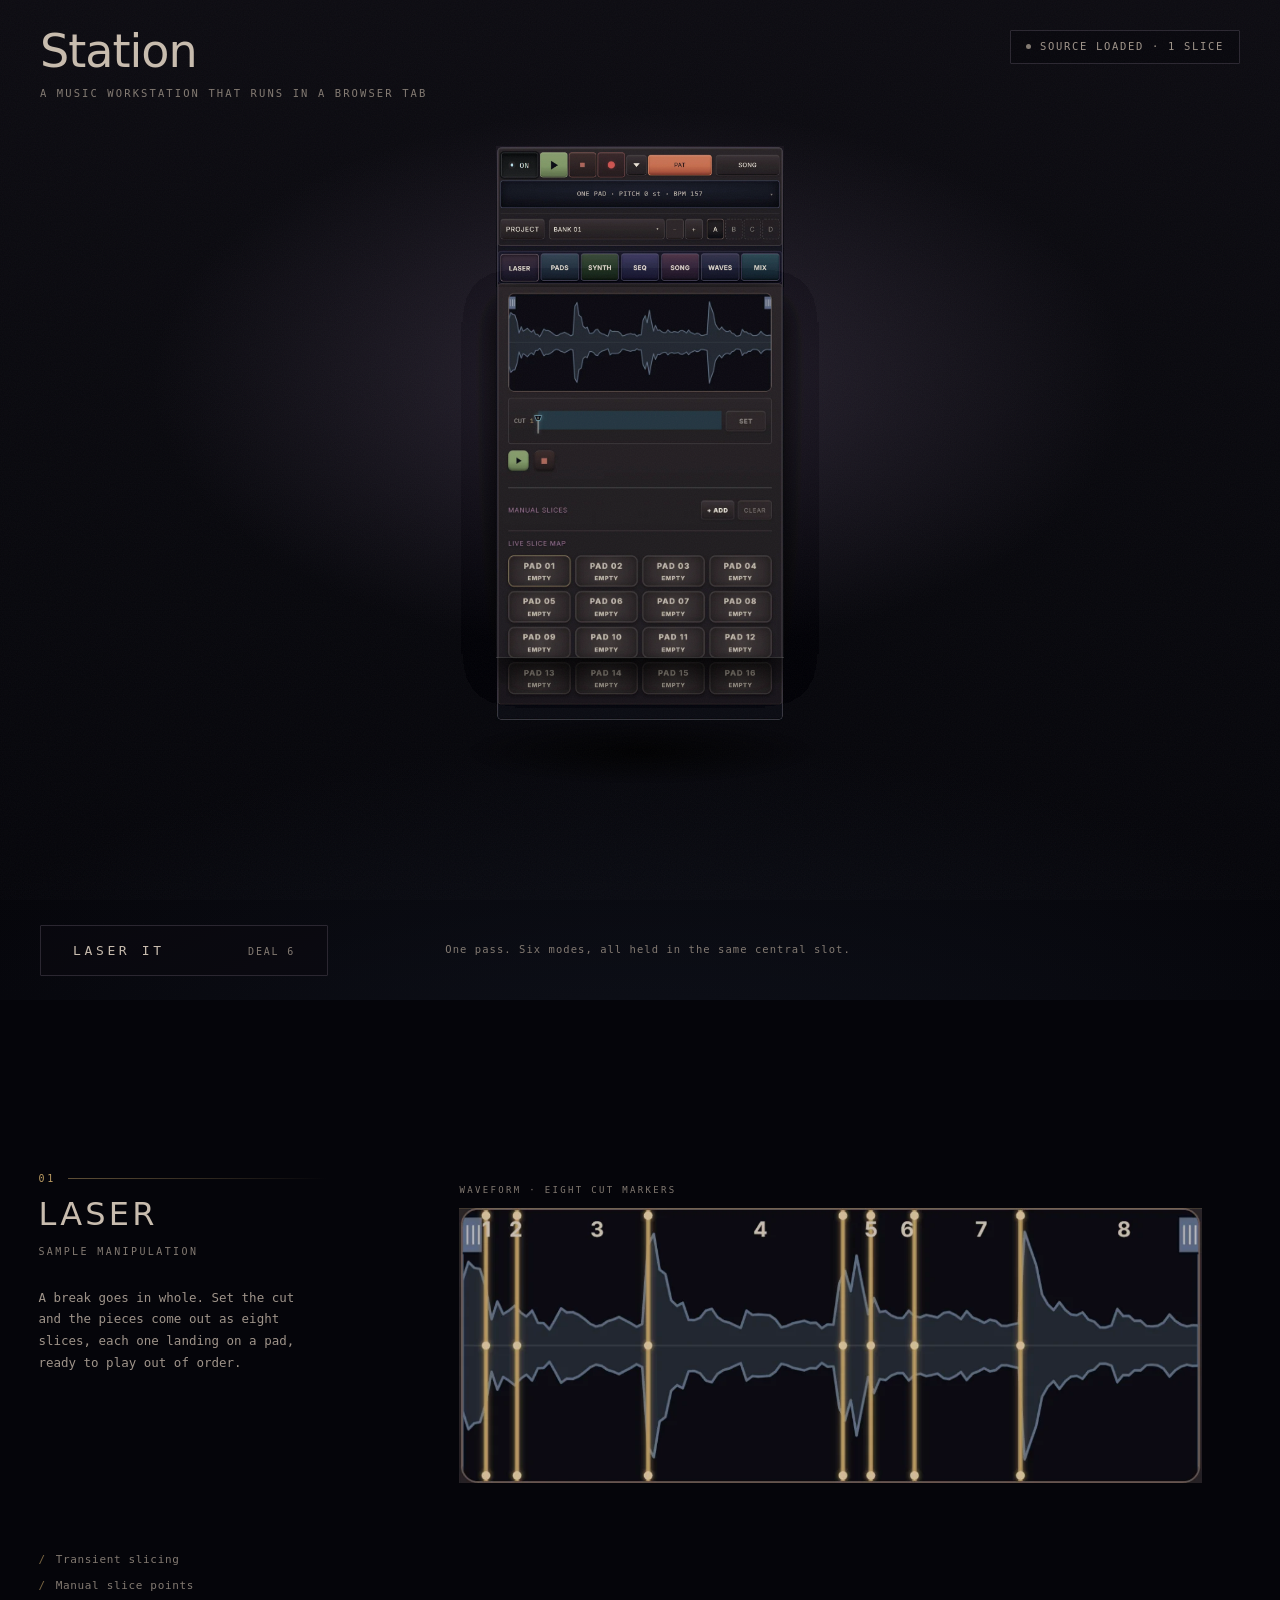
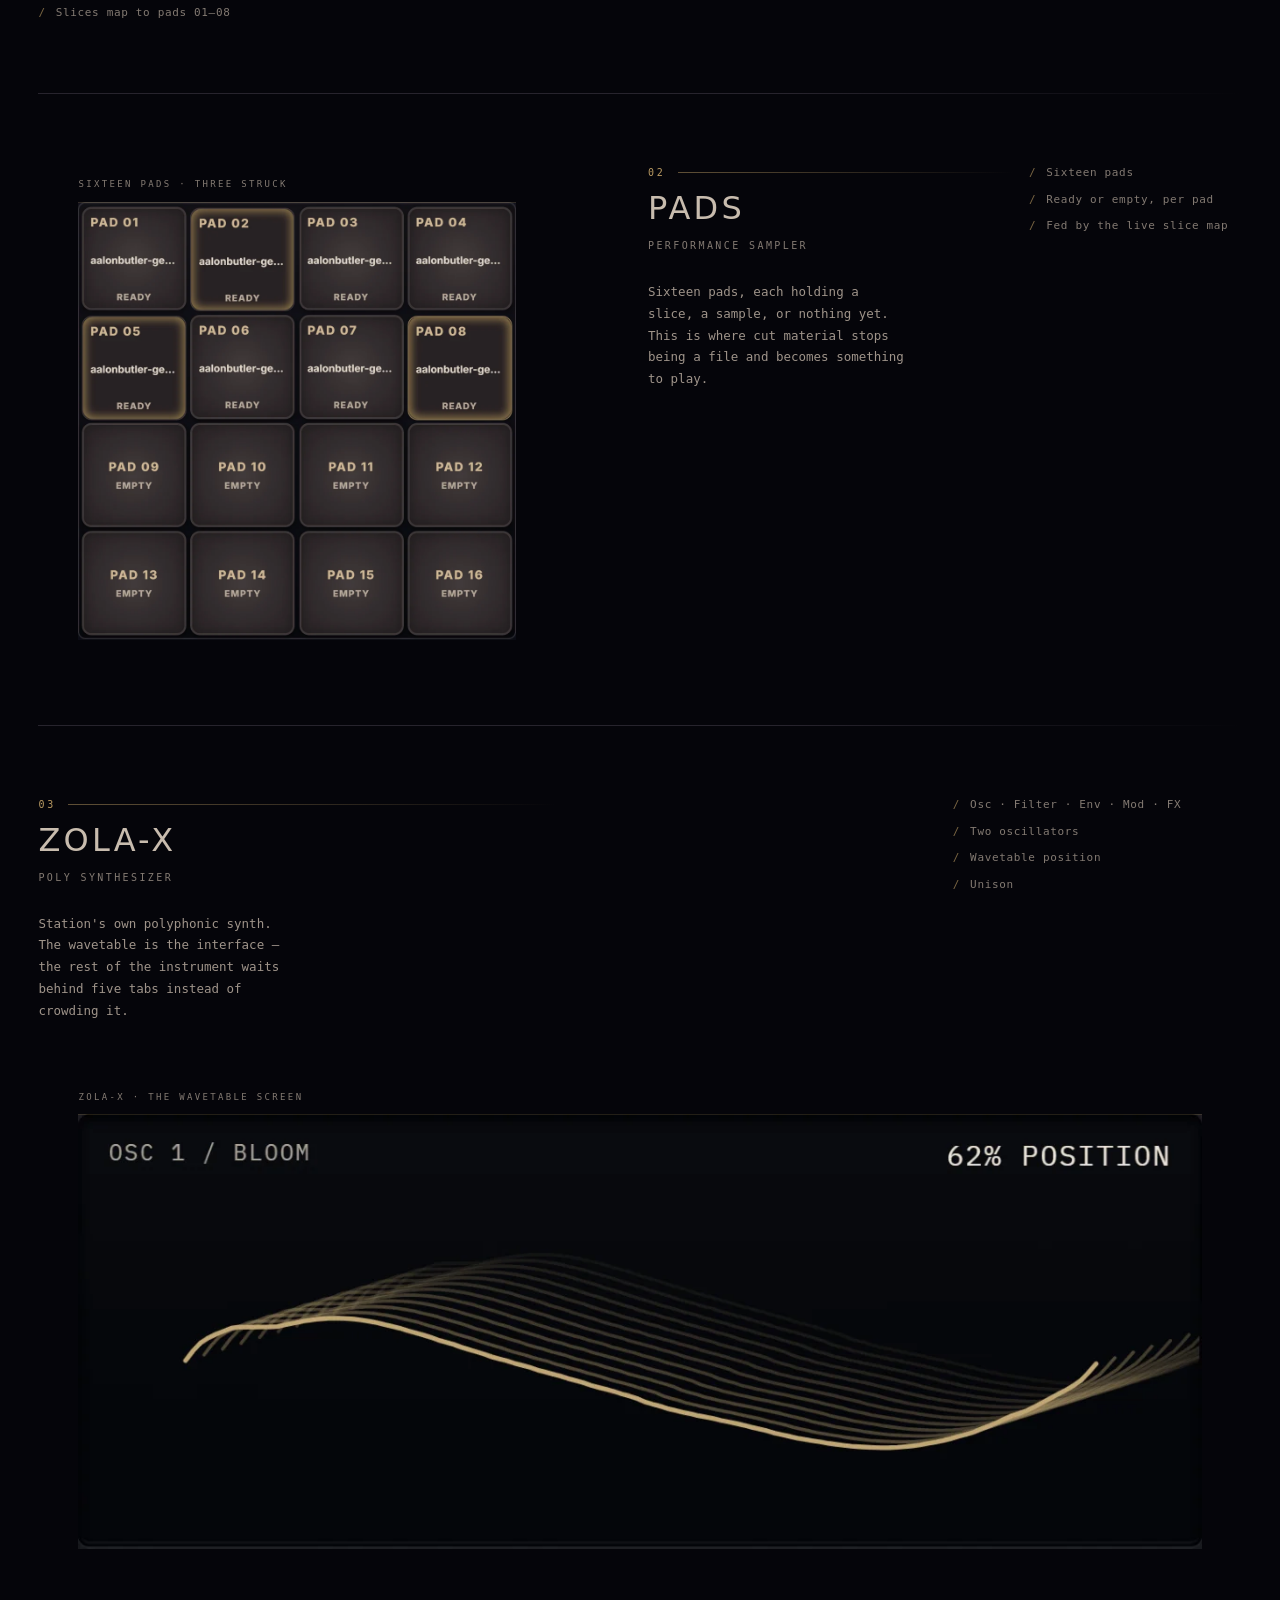
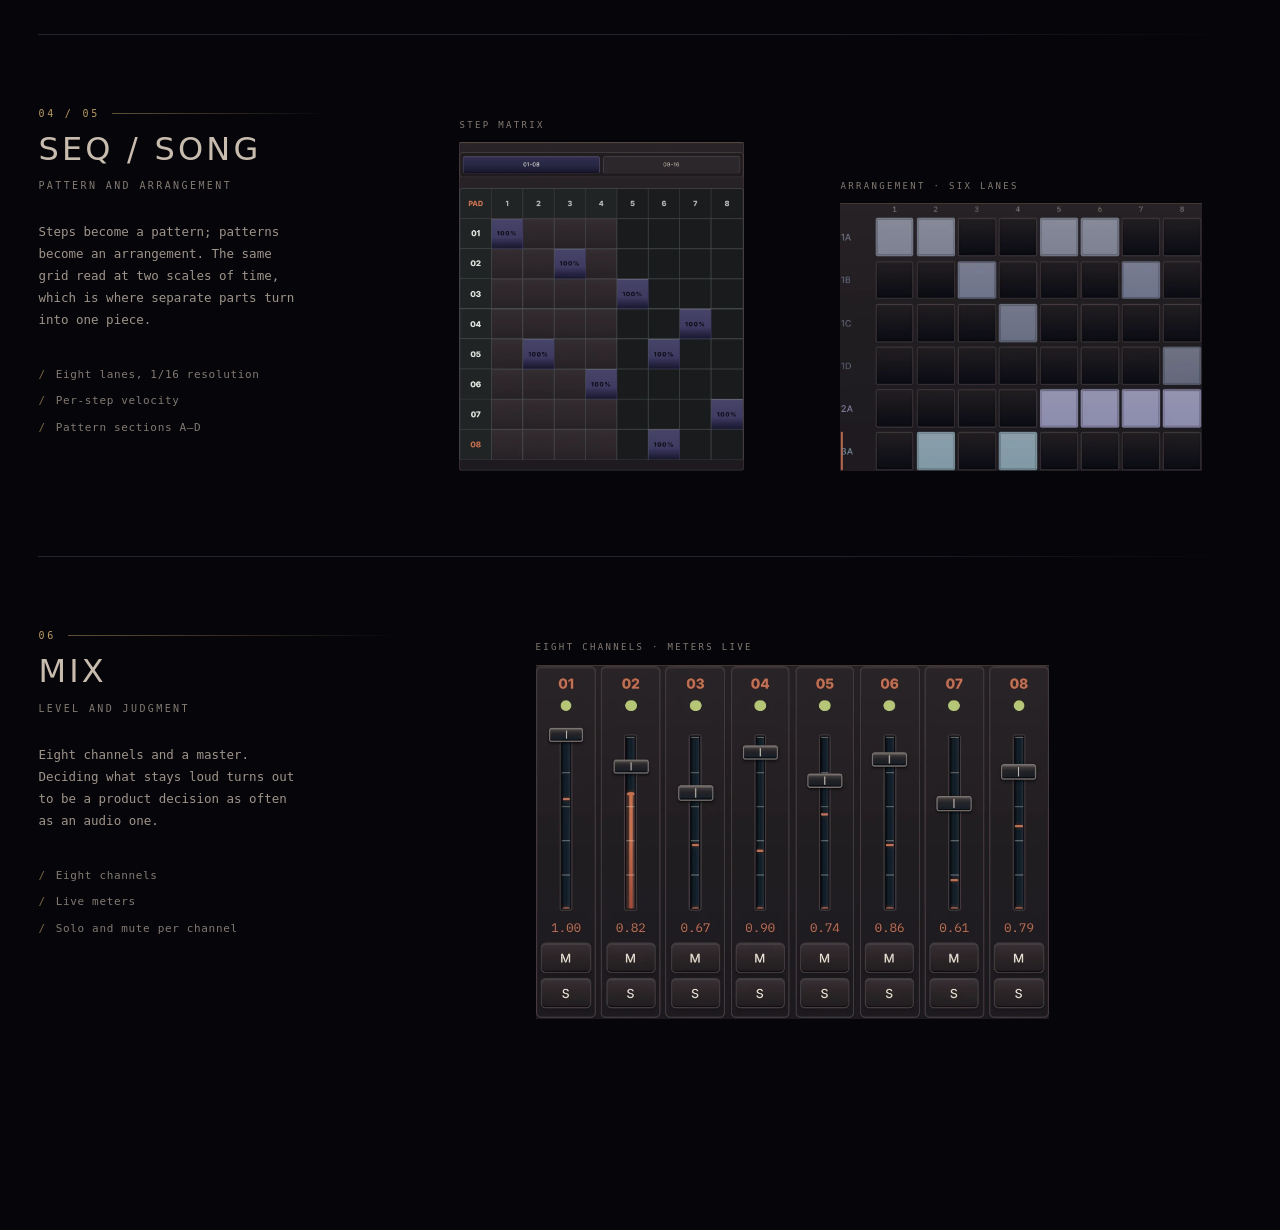
==== commit f3da8f9c: "feat: prototype Station dealer hero" ====
--- a/index.html
+++ b/index.html
@@ -29,8 +29,9 @@
   chapter, at reading speed, each with a screen big enough to become the real
   thing later.
 
-  Everything on both gears resolves through one 16-column editorial grid —
-  styles/grid.css. Start column, span, row. Press Shift+G to see it.
+  The dealer hero resolves through the binding 12-column grid in
+  GRID_BIBLE.md; the reading chapters retain their checkpointed placement in
+  this hero-only pass. Press Shift+G to inspect the dealer canvas.
 
   TODO(content): the masthead still needs the builder's byline, and every lede
   and spec list below is provisional — written from what the captures actually
@@ -43,11 +44,11 @@
 <section class="stage" id="stage" data-state="intact">
 
   <header class="masthead grid">
-    <div class="masthead__object" style="--c:1; --s:7">
+    <div class="masthead__object" style="--c:1; --s:6">
       <h1 class="wordmark">Station</h1>
       <p class="tagline">A music workstation that runs in a browser tab</p>
     </div>
-    <p class="readout" style="--c:13; --s:4" role="status" aria-live="polite" aria-atomic="true">
+    <p class="readout" style="--c:10; --s:3" role="status" aria-live="polite" aria-atomic="true">
       <span class="readout__lamp" aria-hidden="true"></span>
       <span id="readoutText">Source loaded · 1 slice</span>
     </p>
@@ -70,24 +71,17 @@
                aria-label="Station shown as one tall instrument: transport row, readout, project and bank row, the seven view tabs, a waveform display, the CUT slider and a sixteen-pad slice map.">
 
             <!--
-              Eight layers. Each holds a full copy of the same image and shows only
-              its own band of it, so untouched they tile the frame exactly and read
-              as one screen. Every cut falls in a real gap between Station's chassis
-              modules, so no control is bisected.
-
-              01-04 are the chassis, which is the same in every mode.
-              05-08 are the core: the area the active tab controls, and the
-              rectangle the LASER label hangs off in the overview.
+              Five stationary bands keep only the chassis above the mode slot and
+              its physical foot below. The core is no longer baked into these image
+              slices: the six real deck nodes complete that gap while intact, then
+              leave it one by one.
             -->
             <div class="slices">
               <div class="slice slice--chassis chop chop--1 slice--first" style="--i:1"><i class="face face--before"></i><i class="face face--after"></i></div>
               <div class="slice slice--chassis chop chop--2" style="--i:2"><i class="face face--before"></i><i class="face face--after"></i></div>
               <div class="slice slice--chassis chop chop--3" style="--i:3"><i class="face face--before"></i><i class="face face--after"></i></div>
               <div class="slice slice--chassis chop chop--4" style="--i:4"><i class="face face--before"></i><i class="face face--after"></i></div>
-              <div class="slice slice--core chop chop--5" style="--i:5"><i class="face face--before"></i><i class="face face--after"></i></div>
-              <div class="slice slice--core chop chop--6" style="--i:6"><i class="face face--before"></i><i class="face face--after"></i></div>
-              <div class="slice slice--core chop chop--7" style="--i:7"><i class="face face--before"></i><i class="face face--after"></i></div>
-              <div class="slice slice--core chop chop--8 slice--last" style="--i:8"><i class="face face--before"></i><i class="face face--after"></i></div>
+              <div class="slice slice--chassis slice--foot slice--last" style="--i:5"><i class="face face--before"></i><i class="face face--after"></i></div>
             </div>
 
             <!-- the laser: target brackets, one travelling beam, seven cuts -->
@@ -139,26 +133,71 @@
         </div>
 
         <figcaption class="visually-hidden">
-          Station cut along its own construction seams into eight layers, four of
-          them chassis and four of them the area the active tab controls. That area
-          turns out to hold six states of the same machine: laser, pads, synth,
-          seq, song and mix.
+          Station with one central deck holding six states of the same machine:
+          laser, pads, synth, seq, song and mix. The same six layers leave that
+          slot and expose the empty chassis behind them.
         </figcaption>
       </figure>
 
       <!--
-        The six modules. --n is the deal order the frozen motion layer uses;
-        where each one lands is set in styles/station.css. The LASER entry
-        carries no image: the four core layers above already hold that state,
-        so the element only marks its box and carries the label.
-
-        Names and numbers only. The numbers follow the site's narrative
-        backbone — LASER, PADS, SYNTH, SEQ / SONG, MIX — which is also the
-        order of the chapters below, so the overview doubles as the contents.
+        One physical deck, not Station plus six copies. All six cards occupy
+        the same core-sized box in the intact state. JS launches these exact
+        nodes in narrative order; removing the top card exposes the next node
+        underneath and the empty slot bed is revealed after MIX.
+
+        --c / --s / --py are the authored final landing contract. At canonical
+        1440 they resolve through the 12-column geometry in GRID_BIBLE.md.
+        --n is launch order; timing and trajectory remain motion variables.
       -->
       <ul class="deck" id="deck">
 
-        <li class="plate plate--mix placed" style="--n:1">
+        <li class="plate plate--laser" data-mode="laser"
+            style="--n:0; --c:10; --s:3; --py:448px; --r:-2.2deg; --z:4; --flight:440ms; --bend-x:18px; --bend-y:-34px; --mid-r:-4deg">
+          <i class="plate__face"></i>
+          <p class="tag tag--before">
+            <span class="tag__n">01</span>
+            <span class="tag__name">Laser</span>
+          </p>
+        </li>
+
+        <li class="plate plate--pads" data-mode="pads"
+            style="--n:1; --c:8; --s:2; --py:-96px; --r:3.1deg; --z:7; --flight:400ms; --bend-x:30px; --bend-y:-26px; --mid-r:4.6deg">
+          <i class="plate__face"></i>
+          <p class="tag tag--below">
+            <span class="tag__n">02</span>
+            <span class="tag__name">Pads</span>
+          </p>
+        </li>
+
+        <li class="plate plate--synth" data-mode="synth"
+            style="--n:2; --c:1; --s:4; --py:64px; --r:-3.4deg; --z:3; --flight:480ms; --bend-x:-34px; --bend-y:-44px; --mid-r:-5deg">
+          <i class="plate__face"></i>
+          <p class="tag tag--inside">
+            <span class="tag__n">03</span>
+            <span class="tag__name">Synth</span>
+          </p>
+        </li>
+
+        <li class="plate plate--seq" data-mode="seq"
+            style="--n:3; --c:8; --s:2; --py:624px; --r:1.6deg; --z:8; --flight:380ms; --bend-x:-18px; --bend-y:30px; --mid-r:3.2deg">
+          <i class="plate__face"></i>
+          <p class="tag tag--before">
+            <span class="tag__n">04</span>
+            <span class="tag__name">Seq</span>
+          </p>
+        </li>
+
+        <li class="plate plate--song" data-mode="song"
+            style="--n:4; --c:3; --s:2; --py:608px; --r:-1.2deg; --z:5; --flight:420ms; --bend-x:32px; --bend-y:22px; --mid-r:-3deg">
+          <i class="plate__face"></i>
+          <p class="tag tag--after">
+            <span class="tag__n">05</span>
+            <span class="tag__name">Song</span>
+          </p>
+        </li>
+
+        <li class="plate plate--mix" data-mode="mix"
+            style="--n:5; --c:10; --s:3; --py:32px; --r:2.4deg; --z:6; --flight:450ms; --bend-x:-10px; --bend-y:-38px; --mid-r:4deg">
           <i class="plate__face"></i>
           <p class="tag">
             <span class="tag__n">06</span>
@@ -166,58 +205,24 @@
           </p>
         </li>
 
-        <li class="plate plate--song placed" style="--n:2">
-          <i class="plate__face"></i>
-          <p class="tag">
-            <span class="tag__n">05</span>
-            <span class="tag__name">Song</span>
-          </p>
-        </li>
-
-        <li class="plate plate--seq placed" style="--n:3">
-          <i class="plate__face"></i>
-          <p class="tag tag--before">
-            <span class="tag__n">04</span>
-            <span class="tag__name">Seq</span>
-          </p>
-        </li>
-
-        <li class="plate plate--synth placed" style="--n:4">
-          <i class="plate__face"></i>
-          <p class="tag tag--below">
-            <span class="tag__n">03</span>
-            <span class="tag__name">Synth</span>
-          </p>
-        </li>
-
-        <li class="plate plate--pads placed" style="--n:5">
-          <i class="plate__face"></i>
-          <p class="tag tag--after">
-            <span class="tag__n">02</span>
-            <span class="tag__name">Pads</span>
-          </p>
-        </li>
-
-        <li class="plate plate--laser placed" style="--n:0">
-          <i class="plate__face"></i>
-          <p class="tag tag--below">
-            <span class="tag__n">01</span>
-            <span class="tag__name">Laser</span>
-          </p>
-        </li>
-
       </ul>
     </div>
   </div>
 
   <div class="controls grid">
-    <button class="trigger" id="laserIt" type="button" style="--c:1; --s:4">
+    <button class="trigger" id="laserIt" type="button" style="--c:1; --s:3">
       <span class="trigger__label" id="triggerLabel">Laser it</span>
       <span class="trigger__meta" id="triggerMeta">cut 8</span>
       <span class="trigger__charge" aria-hidden="true"></span>
     </button>
-    <p class="hint" id="hint" style="--c:6; --s:8">One pass. Eight layers, and everything the tabs were keeping out of sight.</p>
+    <p class="hint" id="hint" style="--c:5; --s:6">One pass. Six modes, all held in the same central slot.</p>
   </div>
+
+  <a class="scroll-cue" id="scrollCue" href="#ch-laser-title" aria-label="Continue to the Laser chapter">
+    <svg viewBox="0 0 24 24" aria-hidden="true" focusable="false">
+      <path d="M12 3v16M6.5 13.5 12 19l5.5-5.5"/>
+    </svg>
+  </a>
 
 </section>
 
@@ -420,7 +425,7 @@
 
 </main>
 
-<script src="scripts/laser.js" defer></script>
-<script src="scripts/grid-debug.js" defer></script>
+<script src="scripts/laser.js?v=dealer-2" defer></script>
+<script src="scripts/grid-debug.js?v=dealer-2" defer></script>
 </body>
 </html>
--- a/styles/grid.css
+++ b/styles/grid.css
@@ -154,8 +154,10 @@
    disagreed with the composition, the composition would be the thing at fault */
 .gridlab__cols {
   position: absolute;
-  inset: 0;
-  padding-inline: var(--grid-margin);
+  top: 0;
+  bottom: 0;
+  left: var(--grid-margin);
+  width: var(--hero-width);
   display: grid;
   grid-template-columns: repeat(var(--grid-cols), minmax(0, 1fr));
   column-gap: var(--gutter);
--- a/styles/site.css
+++ b/styles/site.css
@@ -30,7 +30,7 @@
   --gold-hot:   #fff4dd;
 
   /* Object geometry used to be height-driven and centred. It is now width-
-     driven off the 16-column grid — --frame-w, --frame-h and the core lines
+     driven off the dealer grid — --frame-w, --frame-h and the core lines
      are declared on .station in styles/station.css, so the machine stands on
      the same column lines as the type and the modes beside it. Everything
      below still derives from --frame-h exactly as before. */
@@ -38,9 +38,9 @@
   --rig-scale:  0.90;
 
   /* timeline — mirrored in scripts/laser.js */
-  --t-arm:      140ms;
-  --t-sweep:    620ms;
-  --t-flash:    150ms;
+  --t-arm:      50ms;
+  --t-sweep:    110ms;
+  --t-flash:    70ms;
   --t-open:     980ms;
   --t-heal:     520ms;
   --t-deal:     1000ms;
@@ -188,9 +188,8 @@
   display: grid;
   align-content: center;
   min-height: 0;
-  /* Perspective is only ever used by the cut itself, where the eight layers
-     lift out of the object for a moment. The composition it resolves into is
-     flat: nothing in the released state carries a Z or a rotation. */
+  /* Perspective is reserved for the short laser prelude. The dealt landing
+     frame is authored in the flat grid coordinate system. */
   perspective: 1500px;
   perspective-origin: 50% 44%;
 }
@@ -229,7 +228,7 @@
 [data-state="released"] .cast,
 [data-state="closing"]  .cast { transform: translate(-50%, -6%) scale(1.1, .7); opacity: .22; }
 
-/* --- the eight layers --------------------------------------------------- */
+/* --- the stationary chassis bands -------------------------------------- */
 
 .slices { position: absolute; inset: 0; transform-style: preserve-3d; }
 
@@ -347,7 +346,7 @@
 
    Where the six of them land is a layout question, not a motion question, so
    the whole deck — placement, size, labels and the retargeted deal — lives in
-   styles/station.css on the 16-column grid.
+   styles/station.css on the binding dealer grid.
    ========================================================================== */
 
 /* ==========================================================================
@@ -580,3 +579,146 @@
   [data-state="sliced"] .slice::after { opacity: .36; animation: none !important; }
   [data-state="slicing"] .cutline { opacity: 1; transform: scaleX(1); }
 }
+
+/* ===========================================================================
+   DEALER HERO CANVAS
+
+   GRID-EXCEPTION: this task is explicitly HERO-only. The checkpointed reading
+   chapters below retain their existing 16-track placements until their own
+   migration pass; only .stage switches to the binding 12/8/4-column system.
+   ========================================================================== */
+
+.stage {
+  --grid-cols: 12;
+  --gutter: 16px;
+  --hero-width: min(1328px, calc(100vw - 80px));
+  --hero-rail: max(40px, calc((100vw - 1328px) / 2));
+  display: block;
+  min-height: 1000px;
+  height: max(100svh, 1000px);
+  padding: 30px var(--hero-rail) 24px;
+  overflow: hidden;
+}
+
+.stage .masthead {
+  position: relative;
+  z-index: 120;
+  width: var(--hero-width);
+}
+
+.stage .theatre {
+  position: absolute;
+  inset: 96px auto auto var(--hero-rail);
+  display: block;
+  width: var(--hero-width);
+  height: 780px;
+  min-height: 0;
+}
+
+.stage .station { width: 100%; }
+
+.stage .controls {
+  position: absolute;
+  z-index: 130;
+  left: var(--hero-rail);
+  bottom: 24px;
+  width: var(--hero-width);
+  padding: 0;
+}
+
+[data-state="dealing"] .readout,
+[data-state="released"] .readout { color: var(--sand); border-color: rgba(185, 154, 98, .3); }
+[data-state="dealing"] .readout__lamp,
+[data-state="released"] .readout__lamp { background: var(--gold); box-shadow: 0 0 7px rgba(185, 154, 98, .7); }
+
+[data-state="dealing"] .face--after,
+[data-state="released"] .face--after { opacity: 1; }
+[data-state="dealing"] .cutline,
+[data-state="released"] .cutline { opacity: 0; transform: scaleX(1); transition: opacity 90ms linear; }
+
+[data-state="dealing"] .trigger,
+[data-state="released"] .trigger { color: var(--sand-mid); }
+
+.scroll-cue {
+  position: absolute;
+  z-index: 140;
+  left: 50%;
+  bottom: 20px;
+  display: grid;
+  place-items: center;
+  width: 32px;
+  height: 40px;
+  color: var(--sand-mid);
+  opacity: 0;
+  visibility: hidden;
+  transform: translate(-50%, -5px);
+  transition: opacity 180ms ease, transform 180ms ease, visibility 0s 180ms;
+}
+
+.scroll-cue svg { width: 22px; height: 22px; overflow: visible; }
+.scroll-cue path { fill: none; stroke: currentColor; stroke-width: 1.25; stroke-linecap: square; stroke-linejoin: miter; }
+.scroll-cue:focus-visible { outline: 1px solid var(--gold-lit); outline-offset: 4px; }
+
+.is-cue-ready .scroll-cue {
+  opacity: 1;
+  visibility: visible;
+  transform: translate(-50%, 0);
+  transition-delay: 0s;
+}
+
+.no-motion .beam,
+.no-motion .flash { display: none; }
+
+@media (min-width: 1440px) {
+  .stage { --hero-width: 1328px; --hero-rail: calc((100vw - 1328px) / 2); }
+}
+
+@media (min-width: 768px) and (max-width: 1199px) {
+  .stage {
+    --grid-cols: 8;
+    --hero-width: calc(100vw - 64px);
+    --hero-rail: 32px;
+    min-height: 1080px;
+    height: max(100svh, 1080px);
+  }
+  .stage .theatre { top: 136px; height: 840px; }
+  .stage .masthead__object { grid-column: 1 / span 4; }
+  .stage .readout { grid-column: 6 / span 3; }
+  .stage .trigger { grid-column: 1 / span 3; }
+  .stage .hint { grid-column: 4 / span 5; }
+}
+
+@media (max-width: 767px) {
+  .stage {
+    --grid-cols: 4;
+    --gutter: 12px;
+    --hero-width: calc(100vw - 40px);
+    --hero-rail: 20px;
+    min-height: 1490px;
+    height: 1490px;
+    padding-top: 20px;
+  }
+  .stage .theatre { top: 144px; height: 1320px; }
+  .stage .masthead { row-gap: 12px; }
+  .stage .masthead__object,
+  .stage .readout { grid-column: 1 / span 4; }
+  .stage .readout { grid-row: 2; justify-self: start; }
+  .stage .controls { bottom: auto; top: 552px; }
+  .stage .trigger { grid-column: 1 / span 4; }
+  .stage .hint { display: none; }
+  [data-state="dealing"] .controls,
+  [data-state="released"] .controls { opacity: 0; visibility: hidden; }
+}
+
+@media (prefers-reduced-motion: reduce) {
+  .scroll-cue { transition-duration: 1ms; }
+
+  /* Development/review escape hatch: ?motion=on lets the authored dealer be
+     inspected on a machine whose OS preference is reduced motion. Normal page
+     loads continue to respect that preference. */
+  .force-motion .plate.is-launching { animation-duration: var(--flight) !important; }
+  .force-motion .plate.is-returning { animation-duration: 280ms !important; }
+  .force-motion [data-state="slicing"] .beam { display: block; animation-duration: var(--t-sweep) !important; }
+  .force-motion .flash { display: block; animation-duration: var(--t-flash) !important; }
+  .force-motion .scroll-cue { transition-duration: 180ms !important; }
+}
--- a/styles/station.css
+++ b/styles/station.css
@@ -1,150 +1,197 @@
-/* ==========================================================================
-   website — the Station overview
-
-   The hero. Six modules and the machine they live in, placed on the 16-column
-   grid from grid.css. Nothing rotates, tilts or sits in perspective: every
-   screen is front-facing and rectangular.
-
-   This is an overview, not a case study. Each module gets its own space and a
-   name; what any of them actually does belongs to the chapters below, in
-   styles/chapters.css. Nothing up here carries a description.
-
-   COLUMNS                  1  2  3  4  5  6  7  8  9 10 11 12 13 14 15 16
-     SYNTH    c  1  s 3   [-- -- x]
-     MIX      c  2  s 2       [-- x]
-     LASER    c  5  s 4               [x -- -- x]                        the machine
-     SEQ      c 11  s 3                                 [-- -- x]
-     PADS     c 11  s 3                                 [-- -- x]
-     SONG     c 16  s 3                                             [x --  cut by the right edge
-
-   Three empty corridors run top to bottom — column 4, columns 9-10 and
-   columns 14-15. They are the reason six screens read as six modules rather
-   than as one pile. No two modules overlap. What holds the composition
-   together is that they share lines, not that they touch.
-
-   LINES
-     top      SYNTH, the machine and SEQ all start on it
-     line A   the bottom edge of the machine's active area, the box the modes
-              live in. SONG ends on it, across the corridor.
-     line B   the foot of the machine and the foot of the composition. MIX and
-              PADS end on it.
-
-   Both lines are read off the object's own geometry rather than typed in, so
-   they stay exact at every viewport width.
+/* ===========================================================================
+   website — Station dealer HERO
+
+   The chassis and the deck are separate physical layers. The chassis keeps
+   only the controls above the mode slot and the foot below it. The six mode
+   cards are the content that completes Station at rest; those same DOM nodes
+   leave the slot, so an outgoing mode cannot remain duplicated in the center.
+
+   Canonical 1440 geometry follows GRID_BIBLE.md:
+     canvas 1440 · rails 56 · 12 × 96 columns · 16 gutters
+     source deck c5 / span 3 · final widths S2 / M3 / L4
    ========================================================================== */
 
 .station {
-  --ar-plate: 1.283333;         /* 924 / 720 — the mode crop */
-  --ar-frame: 1.995565;         /* 900 / 451 — the whole machine */
-
-  /* Where the machine stands. Everything else is measured from here, including
-     where the five hidden states come out of during the cut. */
+  --ar-frame: 1.995565;       /* 900 / 451 */
+  --ar-plate: 1.283333;       /* derived 720 × 924 core crop */
   --core-c: 5;
-  --core-s: 4;
-
+  --core-s: 3;
+  --source-nudge: calc(var(--cs) / 2);
+  --object-y: 32px;
   --frame-w: calc(var(--core-s) * var(--cs) - var(--gutter));
   --frame-h: calc(var(--frame-w) * var(--ar-frame));
-  --core-y:  calc(var(--frame-h) * .24589);
-  --core-h:  calc(var(--frame-h) * .64300);
-  --line-a:  calc(var(--core-y) + var(--core-h));
-  --line-b:  var(--frame-h);
-
-  /* how far the eight layers separate during the cut — frozen motion layer,
-     styles/site.css, kept here because it is derived from the object's height */
-  --gap: calc(var(--frame-h) * 0.024);
-
-  height: var(--frame-h);
-}
-
-/* height of a module of span --s, used to hang one from a line */
-.station .plate { --h: calc((var(--s) * var(--cs) - var(--gutter)) * var(--ar-plate)); }
+  --core-y: calc(var(--frame-h) * .24589);
+  --core-h: calc(var(--frame-h) * .64300);
+  --source-x: calc((var(--core-c) - 1) * var(--cs) + var(--source-nudge));
+  --source-y: calc(var(--object-y) + var(--core-y));
+  --source-w: var(--frame-w);
+  --source-h: calc(var(--source-w) * var(--ar-plate));
+  --gap: calc(var(--frame-h) * .024);
+  height: 780px;
+}
+
+/* The full instrument is centered before the cut. Its top and foot stay as
+   chassis after the cards leave; the dark bay between them is the empty slot. */
+.station .object {
+  --c: var(--core-c);
+  --s: var(--core-s);
+  --py: var(--object-y);
+  --ar: var(--ar-frame);
+  --nudge: var(--source-nudge);
+  z-index: 20;
+}
+
+.station .frame::before {
+  content: "";
+  position: absolute;
+  z-index: -1;
+  left: 0;
+  top: var(--core-y);
+  width: 100%;
+  height: var(--core-h);
+  border-inline: 1px solid rgba(90, 82, 96, .24);
+  background:
+    linear-gradient(90deg, rgba(255,255,255,.025), transparent 8% 92%, rgba(255,255,255,.02)),
+    linear-gradient(180deg, #06060a, #0a0910 58%, #06060a);
+  box-shadow: inset 0 12px 24px rgba(0,0,0,.52), inset 0 -10px 22px rgba(0,0,0,.4);
+}
+
+.slice--foot { --t: .8888889; --h: .1111111; }
+
+/* The old cut spread is intentionally suppressed here. LASER IT is now the
+   fast dealer prelude; exploding the chassis first would reintroduce a second
+   visual event and obscure the single-slot mechanism. */
+[data-state="sliced"] .rig,
+[data-state="dealing"] .rig,
+[data-state="released"] .rig,
+[data-state="closing"] .rig { transform: none; }
+
+[data-state="dealing"] .slice--chassis,
+[data-state="released"] .slice--chassis { opacity: .54; }
+
+[data-state="dealing"] .cast,
+[data-state="released"] .cast {
+  opacity: .18;
+  transform: translate(-50%, -5%) scale(1.04, .62);
+}
 
 /* --------------------------------------------------------------------------
-   PLACEMENT
-
-   Read each line as: which column it starts on, how many it spans, and which
-   line it hangs from.
+   ONE CENTRAL DECK
    -------------------------------------------------------------------------- */
 
-/* the machine is the only large object up here — one product, six modules */
-.object       { --c:  5; --s: 4; --py: 0px; --ar: var(--ar-frame); z-index: 3; }
-
-.plate        { --ar: var(--ar-plate); }
-.plate--synth { --c:  1; --s: 3; --py: 0px; }
-.plate--mix   { --c:  2; --s: 2; --py: calc(var(--line-b) - var(--h)); --fo: .82; }
-.plate--seq   { --c: 11; --s: 3; --py: 0px; }
-.plate--pads  { --c: 11; --s: 3; --py: calc(var(--line-b) - var(--h)); }
-
-/* the one module that runs off the page. --nudge keeps it cut when a viewport
-   that is wide relative to its height widens the page margin — see
-   --bleed-nudge in styles/grid.css. */
-.plate--song  { --c: 16; --s: 3; --py: calc(var(--line-a) - var(--h));
-                --nudge: var(--bleed-nudge); --fo: .82; }
-
-/* LASER is not a module of its own: it is the machine's own core, already on
-   screen. This element carries no image — it only marks that box so the label
-   hangs off exactly the rectangle the four core layers occupy. */
-.station .plate--laser { --c: 5; --s: 4; --py: var(--core-y); --ph: var(--core-h); z-index: 6; }
-.plate--laser .plate__face { display: none; }
-
-/* the deck shares the plot's coordinate space rather than nesting inside the
-   object, which is what lets a module stand beside the machine instead of on it */
 .deck {
   list-style: none;
+  position: absolute;
+  inset: 0;
+  z-index: 30;
   margin: 0;
   padding: 0;
+  pointer-events: none;
+}
+
+.plate {
+  --final-w: calc(var(--s) * var(--cs) - var(--gutter));
+  --deal-scale: calc(var(--final-w) / var(--source-w));
+  --target-x: calc((var(--c) - 1) * var(--cs));
+  --tx: calc(var(--target-x) - var(--source-x));
+  --ty: calc(var(--py) - var(--source-y));
+  --mid-scale: calc(1 + (var(--deal-scale) - 1) * .72);
+
+  position: absolute;
+  left: var(--source-x);
+  top: var(--source-y);
+  width: var(--source-w);
+  height: var(--source-h);
+  z-index: calc(70 - var(--n));
+  opacity: 1;
+  visibility: visible;
+  transform: translate3d(0, 0, 0) scale(1) rotate(0deg);
+  transform-origin: 0 0;
+  will-change: transform;
+}
+
+.plate__face {
   position: absolute;
   inset: 0;
-  pointer-events: none;
-}
-
-/* --------------------------------------------------------------------------
-   THE MODULES
-   -------------------------------------------------------------------------- */
-
-/* Hidden, not merely transparent: before the cut these six states have not
-   been revealed yet, and a screen reader should not be reading their labels
-   out over an object that still looks whole. visibility flips back only after
-   the fade has finished, so it costs the transition nothing. */
-.plate {
-  opacity: 0;
-  visibility: hidden;
-  transform-origin: 0 0;
-  transition: opacity 280ms ease, visibility 0s 280ms;
-}
-
-/* --fo is how present a module stays once it has landed. It sits on the face
-   rather than on the plate, so a quieter module can recede without taking its
-   own label down with it. */
-.plate__face {
-  position: absolute;
-  inset: 0;
-  opacity: var(--fo, 1);
+  overflow: hidden;
   background-color: var(--ink-1);
   background-repeat: no-repeat;
   background-position: 0 0;
   background-size: 100% 100%;
-  /* Every mode leaves empty chassis at the bottom of its crop. Ending on that
-     hard rectangle is what would make a plate read as a card, so the tail is
-     dissolved: the modules come out of the dark rather than sitting on it. */
-  -webkit-mask-image: linear-gradient(to bottom, #000 0 86%, transparent 100%);
-          mask-image: linear-gradient(to bottom, #000 0 86%, transparent 100%);
-}
-
-/* Not part of the first paint. scripts/laser.js adds .deck-ready once the page
-   is idle, which is what gives these their background-image and fetches them. */
+  box-shadow: 0 1px 0 rgba(255,255,255,.04), 0 16px 32px rgba(0,0,0,.22);
+}
+
+/* LASER is required for first paint; the five lower cards are fetched at idle
+   or at the first sign of intent by scripts/laser.js. */
+.plate--laser .plate__face {
+  background-image: url("../media/station/final/station-mode-laser-loaded.webp");
+}
+
+.plate--laser .plate__face::after {
+  content: "";
+  position: absolute;
+  inset: 0;
+  opacity: 0;
+  background: url("../media/station/final/station-mode-laser.webp") 0 0 / 100% 100% no-repeat;
+  transition: opacity 70ms linear;
+}
+
+[data-state="slicing"] .plate--laser .plate__face::after,
+[data-state="dealing"] .plate--laser .plate__face::after,
+[data-state="released"] .plate--laser .plate__face::after { opacity: 1; }
+
 .deck-ready .plate--pads  .plate__face { background-image: url("../media/station/final/station-mode-pads.webp"); }
 .deck-ready .plate--synth .plate__face { background-image: url("../media/station/final/station-mode-synth.webp"); }
 .deck-ready .plate--seq   .plate__face { background-image: url("../media/station/final/station-mode-seq.webp"); }
 .deck-ready .plate--song  .plate__face { background-image: url("../media/station/final/station-mode-song.webp"); }
 .deck-ready .plate--mix   .plate__face { background-image: url("../media/station/final/station-mode-mix.webp"); }
 
+/* Once a card leaves the chassis, dissolve its unused lower panel exactly as
+   the checkpointed component treatment did. Inside the slot it stays solid so
+   six equal physical layers cover one another without seams. */
+.plate.is-launching .plate__face,
+.plate.is-landed .plate__face {
+  -webkit-mask-image: linear-gradient(to bottom, #000 0 86%, transparent 100%);
+          mask-image: linear-gradient(to bottom, #000 0 86%, transparent 100%);
+}
+
+.plate.is-launching {
+  z-index: calc(80 + var(--n));
+  animation: dealer-flight var(--flight) cubic-bezier(.18, .76, .2, 1) both;
+}
+
+.plate.is-landed {
+  z-index: var(--z);
+  transform: translate3d(var(--tx), var(--ty), 0) scale(var(--deal-scale)) rotate(var(--r));
+  will-change: auto;
+}
+
+.plate.is-returning {
+  z-index: calc(90 + var(--n));
+  animation: dealer-return 280ms cubic-bezier(.42, 0, .55, 1) both;
+}
+
+@keyframes dealer-flight {
+  0% { transform: translate3d(0, 0, 0) scale(1) rotate(0deg); }
+  68% {
+    transform:
+      translate3d(
+        calc(var(--tx) * .76 + var(--bend-x)),
+        calc(var(--ty) * .72 + var(--bend-y)),
+        0)
+      scale(var(--mid-scale))
+      rotate(var(--mid-r));
+  }
+  100% { transform: translate3d(var(--tx), var(--ty), 0) scale(var(--deal-scale)) rotate(var(--r)); }
+}
+
+@keyframes dealer-return {
+  from { transform: translate3d(var(--tx), var(--ty), 0) scale(var(--deal-scale)) rotate(var(--r)); }
+  to   { transform: translate3d(0, 0, 0) scale(1) rotate(0deg); }
+}
+
 /* --------------------------------------------------------------------------
-   LABELS
-
-   Name and number, nothing else — an overview that reads like a specification
-   is not an overview. Each label hangs off a column line of the module it
-   names and sits in that module's own air, so none of them lands on a picture.
+   LABELS — inherited visual voice, attached to the moving physical card
    -------------------------------------------------------------------------- */
 
 .tag {
@@ -156,16 +203,9 @@
   border-bottom: 1px solid rgba(185, 154, 98, .35);
   white-space: nowrap;
   opacity: 0;
-  transition: opacity 300ms ease;
-}
-
-.tag__n {
-  display: block;
-  font-size: 9px;
-  letter-spacing: .22em;
-  color: var(--sand-low);
-}
-
+}
+
+.tag__n { display: block; font-size: 9px; letter-spacing: .22em; color: var(--sand-low); }
 .tag__name {
   display: block;
   margin-top: 3px;
@@ -177,152 +217,79 @@
   color: var(--sand-mid);
 }
 
-/* the machine's own state reads first — it is the one already on screen */
 .plate--laser .tag { border-bottom-color: var(--gold); }
 .plate--laser .tag__name { font-size: 17px; color: var(--sand); }
 
-/* where a label cannot sit above its own module */
-.tag--below  { bottom: auto; top: 100%; margin: 10px 0 0; padding: 6px 0 0;
-               border-bottom: 0; border-top: 1px solid rgba(185, 154, 98, .35); }
-/* into the corridor to the left of the module, reading toward it */
-.tag--before { left: auto; right: 100%; bottom: auto; top: 0; margin: 0 14px 0 0; text-align: right; }
-/* into the corridor to its right */
-.tag--after  { left: 100%; bottom: auto; top: 0; margin: 0 0 0 14px; }
+.tag--below {
+  top: 100%; bottom: auto; margin: 10px 0 0; padding: 6px 0 0;
+  border-top: 1px solid rgba(185, 154, 98, .35); border-bottom: 0;
+}
+.tag--before { left: auto; right: 100%; top: 0; bottom: auto; margin: 0 14px 0 0; text-align: right; }
+.tag--after  { left: 100%; top: 0; bottom: auto; margin: 0 0 0 14px; }
+.tag--inside {
+  top: 16px;
+  bottom: auto;
+  left: 16px;
+  margin: 0;
+  padding: 6px 8px;
+  border: 1px solid rgba(185, 154, 98, .24);
+  background: rgba(7, 7, 11, .72);
+}
+
+.plate.is-launching .tag {
+  animation: dealer-tag-in calc(var(--flight) * .42) ease calc(var(--flight) * .48) both;
+}
+.plate.is-landed .tag { opacity: 1; }
+@keyframes dealer-tag-in { from { opacity: 0 } to { opacity: 1 } }
 
 /* --------------------------------------------------------------------------
-   RELEASED — the static composition
-
-   This is the state the whole layout is designed for. No transform, no depth,
-   no rotation: each element simply occupies the box the grid gave it.
+   BREAKPOINT-SPECIFIC LANDING MAPS
+
+   Desktop is the measured canonical contract. Tablet and mobile are authored
+   recompositions; they do not proportionally shrink the 1440 coordinates.
    -------------------------------------------------------------------------- */
 
-[data-state="released"] .plate,
-[data-state="closing"]  .plate { opacity: 1; visibility: visible; transform: none; transition-delay: 0s; }
-
-[data-state="released"] .tag,
-[data-state="closing"]  .tag { opacity: 1; }
-
-/* The machine's own state is the four core layers, so its tail has to be
-   dissolved the same way every other module's is — otherwise the pad map runs
-   to the bottom edge of the frame and the LASER label lands on top of it.
-   line A sits at 88.9% of the frame; on the last core layer, which spans
-   70.4% to 100%, that is 63% of the way down. */
-[data-state="released"] .slice--core.chop--8,
-[data-state="closing"]  .slice--core.chop--8 {
-  -webkit-mask-image: linear-gradient(to bottom, #000 0 53%, transparent 63%);
-          mask-image: linear-gradient(to bottom, #000 0 53%, transparent 63%);
-}
-
-/* the shell stays as evidence, dimmed: the machine the modules came out of */
-[data-state="released"] .slice--chassis,
-[data-state="closing"]  .slice--chassis { opacity: .32; }
-
-/* --------------------------------------------------------------------------
-   THE DEAL — motion retargeted, not redesigned
-
-   The frozen animation still means what it meant: every module comes out of
-   the one place under the tabs. Only the destination changed, from a fanned
-   stack to a grid position. The start offset is the distance from the core's
-   box to the module's own box in column steps; the scale is the span ratio,
-   which ignores one gutter and is close enough for a first frame.
-   -------------------------------------------------------------------------- */
-
-.plate {
-  --from-x: calc((var(--core-c) - var(--c)) * var(--cs) - var(--nudge, 0px));
-  --from-y: calc(var(--core-y) - var(--py));
-  --from-s: calc(var(--core-s) / var(--s));
-}
-
-[data-state="released"] .plate {
-  /* backwards, not both: the 0% frame covers the stagger delay, and once the
-     deal is over the element falls back to the static rule above rather than
-     being held in place by a finished animation. The grid owns the end state;
-     the motion only borrows the element on the way there. */
-  animation: deal var(--t-deal) var(--ease-open) backwards;
-  animation-delay: calc(var(--n) * 55ms);
-}
-[data-state="released"] .tag { transition-delay: calc(var(--n) * 55ms + var(--t-deal) * .5); }
-
-/* ?motion=off puts the scene straight into its static state with the motion
-   layer switched off, which is how the composition is judged on its own.
-   Development only — see scripts/laser.js. */
-.no-motion .plate { animation: none; }
-.no-motion .tag   { transition: none; }
-
-@keyframes deal {
-  0% {
-    opacity: 0;
-    transform: translate(var(--from-x), var(--from-y)) scale(var(--from-s));
+@media (min-width: 1200px) and (max-width: 1439px) {
+  .station { height: 760px; --object-y: 40px; }
+  .plate--pads  { --py: 16px !important; }
+  .plate--synth { --py: 24px !important; }
+  .plate--laser { --py: 248px !important; }
+  .plate--seq   { --py: 472px !important; }
+  .plate--song  { --py: 456px !important; }
+  .plate--mix   { --py: 32px !important; }
+}
+
+@media (min-width: 768px) and (max-width: 1199px) {
+  .station { --core-c: 4; --core-s: 2; --source-nudge: 0px; --object-y: 72px; height: 840px; }
+  .plate--pads  { --c: 5 !important; --s: 2 !important; --py: -120px !important; }
+  .plate--synth { --c: 1 !important; --s: 3 !important; --py: 32px !important; }
+  .plate--mix   { --c: 7 !important; --s: 2 !important; --py: 32px !important; }
+  .plate--laser { --c: 7 !important; --s: 2 !important; --py: 360px !important; }
+  .plate--seq   { --c: 4 !important; --s: 2 !important; --py: 504px !important; }
+  .plate--song  { --c: 2 !important; --s: 2 !important; --py: 536px !important; }
+}
+
+@media (max-width: 767px) {
+  .station { --core-c: 2; --core-s: 2; --source-nudge: 0px; --object-y: 48px; height: 1320px; }
+  .plate--pads  { --c: 3 !important; --s: 2 !important; --py: -104px !important; }
+  .plate--synth { --c: 1 !important; --s: 3 !important; --py: 376px !important; }
+  .plate--mix   { --c: 1 !important; --s: 2 !important; --py: 720px !important; }
+  .plate--laser { --c: 3 !important; --s: 2 !important; --py: 784px !important; }
+  .plate--seq   { --c: 1 !important; --s: 2 !important; --py: 976px !important; }
+  .plate--song  { --c: 3 !important; --s: 2 !important; --py: 1048px !important; }
+  .tag--before,
+  .tag--after { left: 0; right: auto; top: auto; bottom: 100%; margin: 0 0 8px; text-align: left; }
+}
+
+@media (prefers-reduced-motion: reduce) {
+  html:not(.force-motion) .plate { animation: none !important; }
+  html:not(.force-motion) [data-state="released"] .plate,
+  html:not(.force-motion) [data-state="dealing"] .plate {
+    z-index: var(--z);
+    transform: translate3d(var(--tx), var(--ty), 0) scale(var(--deal-scale)) rotate(var(--r));
   }
-  18%  { opacity: .55; }
-  100% { opacity: 1; transform: none; }
-}
-
-/* --------------------------------------------------------------------------
-   NARROWER VIEWPORTS
-
-   Below desktop the overview stops being a composition. The modules leave the
-   plot and flow down the grid in narrative order, each with its label above
-   it, so nothing can overlap anything. A designed narrow scene is its own
-   piece of work; this one is correct, legible and honest about being a
-   holding position.
-   -------------------------------------------------------------------------- */
-
-@media (max-width: 1099px) {
-  /* the machine keeps its place at the top and simply gets wider */
-  .station { height: auto; --frame-w: calc(8 * var(--cs) - var(--gutter)); }
-  .station .placed { position: static; }
-  .station .object { --s: 8; margin-inline: auto; }
-  .theatre { align-content: start; }
-
-  /* before the cut there is nothing to list, and an empty column of reserved
-     space under the machine would read as a loading state */
-  .deck { position: static; display: none; }
-  [data-state="released"] .deck,
-  [data-state="closing"]  .deck {
-    display: grid;
-    grid-template-columns: repeat(2, minmax(0, 1fr));
-    gap: calc(7 * var(--rhythm)) var(--gutter);
-    margin-top: calc(6 * var(--rhythm));
-  }
-
-  .station .plate {
-    display: flex;
-    flex-direction: column;
-    width: auto;
-    height: auto;
-    --nudge: 0px;
-  }
-  .plate__face { position: relative; inset: auto; width: 100%; aspect-ratio: 720 / 924; }
-
-  /* the machine above is already showing the LASER state, so this entry keeps
-     only its number and name, on its own line under the object */
-  .plate--laser { order: -1; grid-column: 1 / -1; }
-  .plate--pads  { order: 1; }
-  .plate--synth { order: 2; }
-  .plate--seq   { order: 3; }
-  .plate--song  { order: 4; }
-  .plate--mix   { order: 5; }
-
-  .tag {
-    position: static;
-    order: -1;
-    opacity: 1;
-    transition: none;
-    text-align: left;
-    margin: 0 0 calc(1.5 * var(--rhythm));
-    padding: 0 0 6px;
-    border-top: 0;
-    border-bottom: 1px solid rgba(185, 154, 98, .35);
-  }
-
-  /* nothing moves, so nothing needs a start frame */
-  [data-state="released"] .plate { animation: none; }
-}
-
-@media (max-width: 640px) {
-  .station { --frame-w: calc(11 * var(--cs) - var(--gutter)); }
-  .station .object { --s: 11; }
-  [data-state="released"] .deck,
-  [data-state="closing"]  .deck { grid-template-columns: minmax(0, 1fr); }
-}
+  html:not(.force-motion) [data-state="released"] .tag,
+  html:not(.force-motion) [data-state="dealing"] .tag { opacity: 1; }
+}
+
+.no-motion .plate { animation: none !important; }
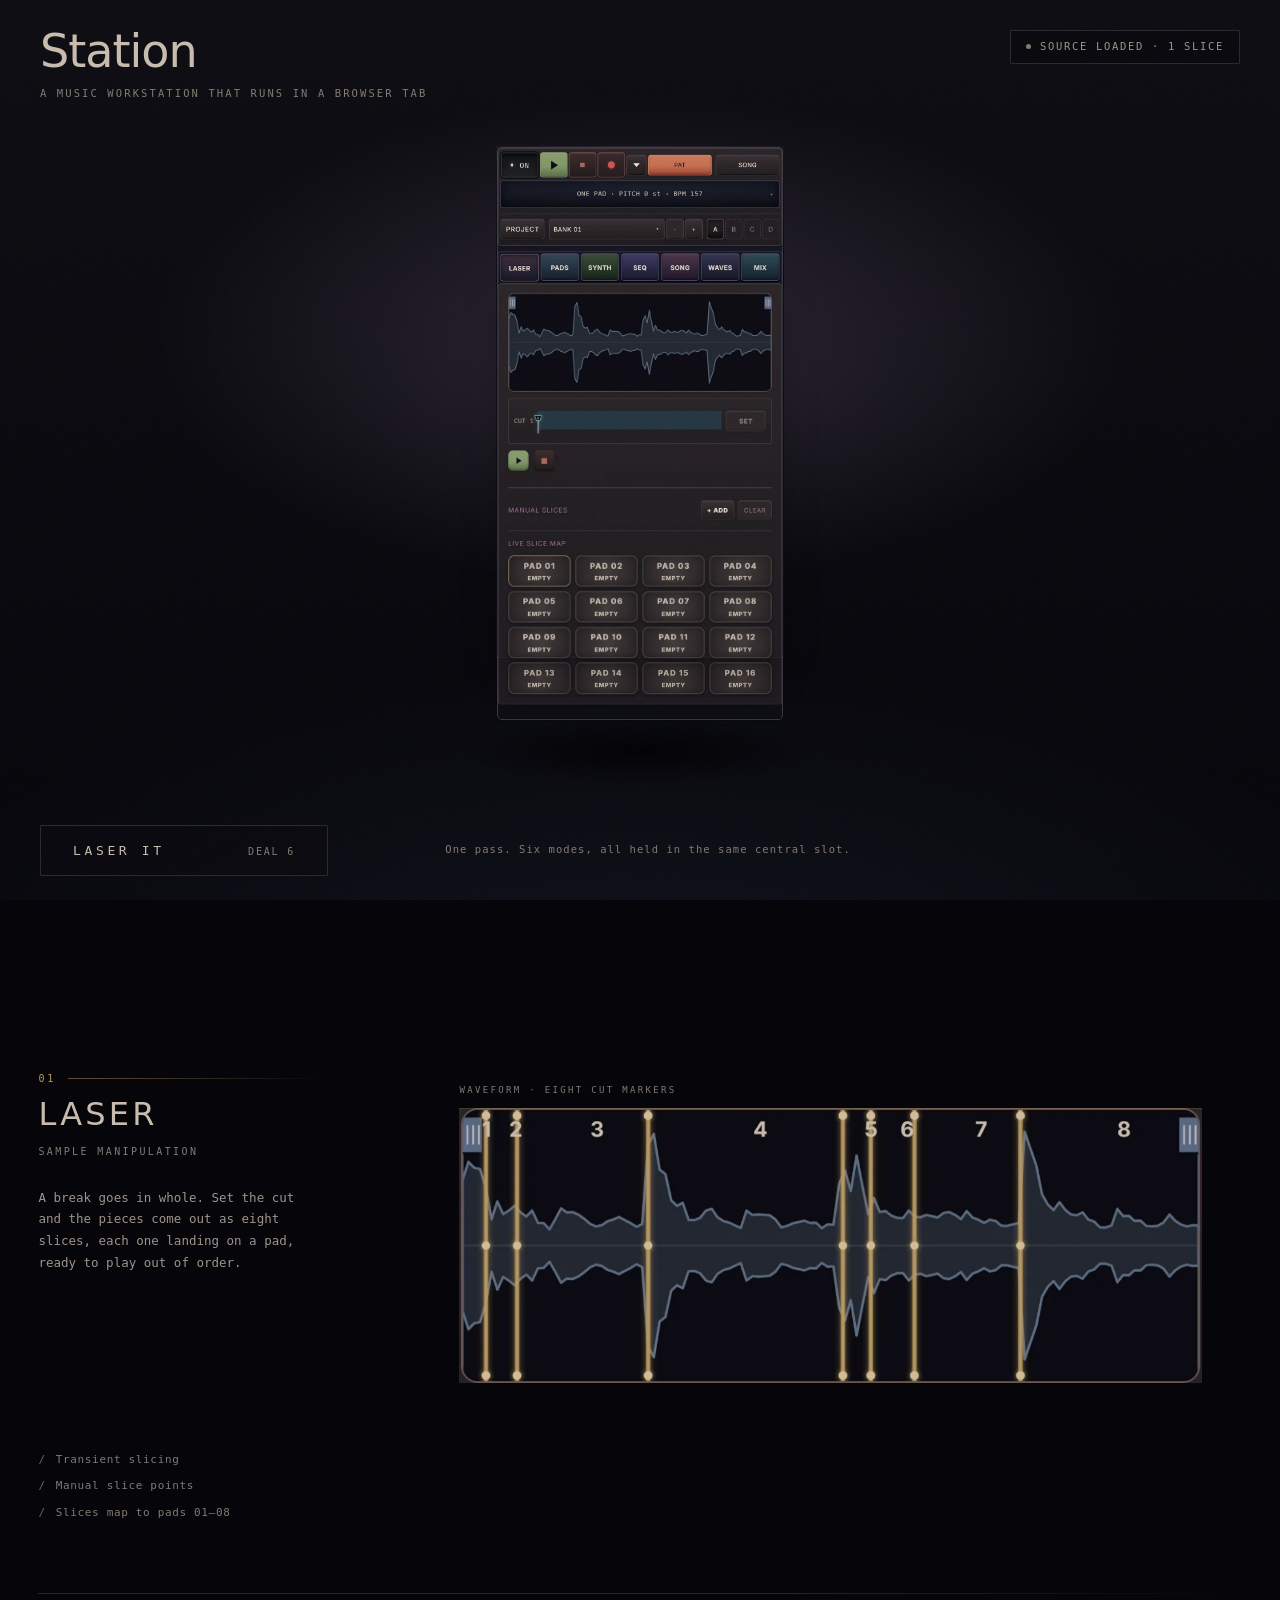
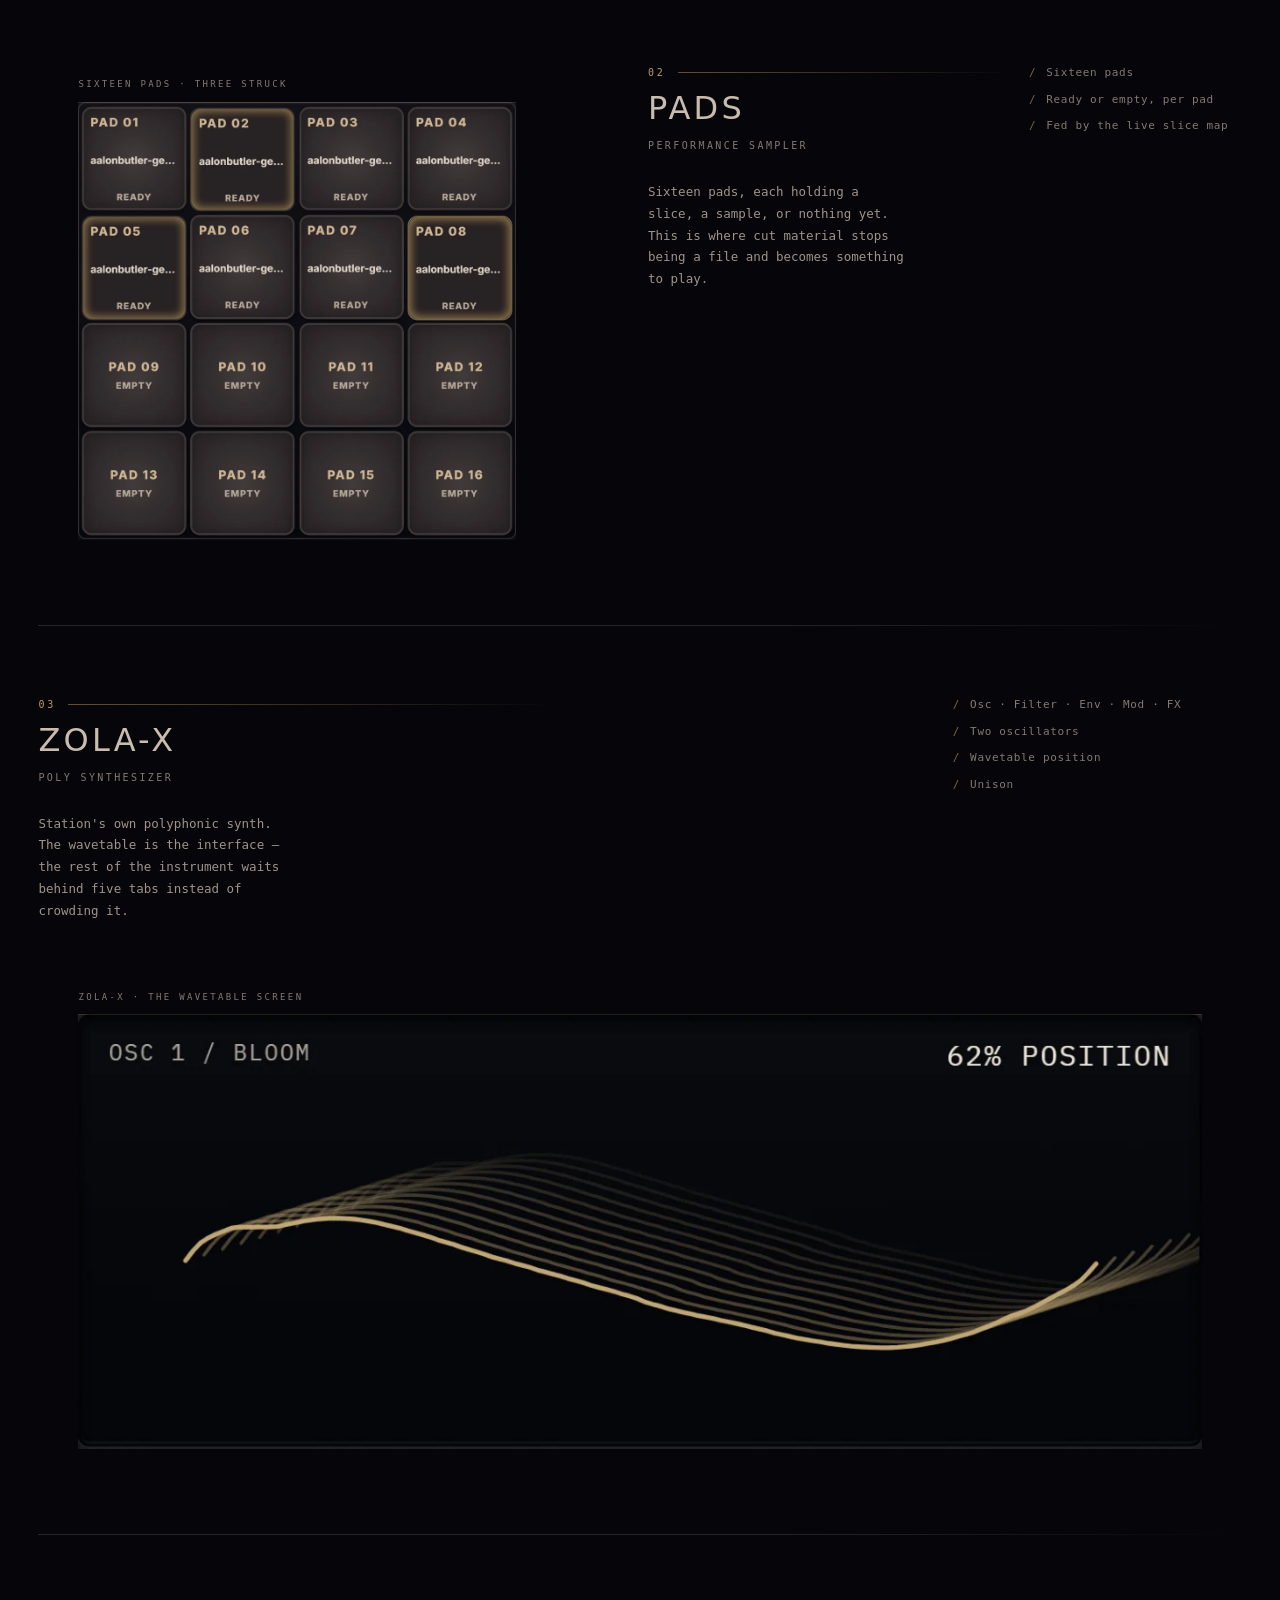
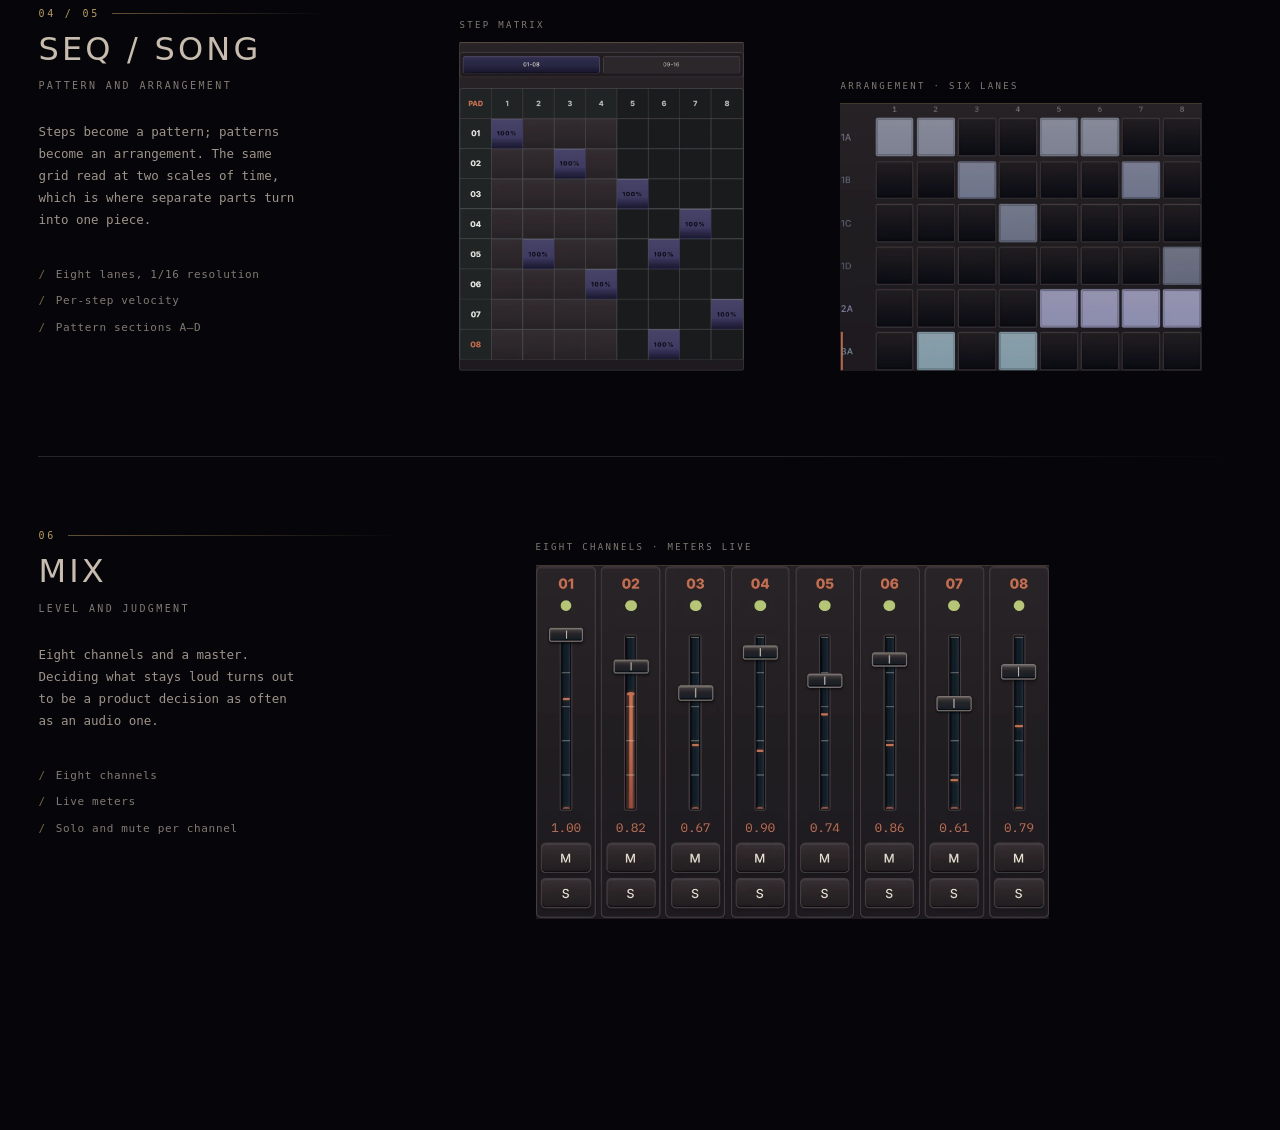
==== commit 6f1ef0af: "fix: refine dealer hero geometry" ====
--- a/index.html
+++ b/index.html
@@ -152,7 +152,7 @@
       <ul class="deck" id="deck">
 
         <li class="plate plate--laser" data-mode="laser"
-            style="--n:0; --c:10; --s:3; --py:448px; --r:-2.2deg; --z:4; --flight:440ms; --bend-x:18px; --bend-y:-34px; --mid-r:-4deg">
+            style="--n:0; --c:9; --s:3; --py:256px; --r:-1.8deg; --z:7; --flight:440ms; --bend-x:18px; --bend-y:-34px; --mid-r:-3.2deg">
           <i class="plate__face"></i>
           <p class="tag tag--before">
             <span class="tag__n">01</span>
@@ -161,16 +161,16 @@
         </li>
 
         <li class="plate plate--pads" data-mode="pads"
-            style="--n:1; --c:8; --s:2; --py:-96px; --r:3.1deg; --z:7; --flight:400ms; --bend-x:30px; --bend-y:-26px; --mid-r:4.6deg">
-          <i class="plate__face"></i>
-          <p class="tag tag--below">
+            style="--n:1; --c:5; --s:2; --py:0px; --r:-1.2deg; --z:4; --flight:400ms; --bend-x:30px; --bend-y:-26px; --mid-r:2.8deg">
+          <i class="plate__face"></i>
+          <p class="tag tag--inside">
             <span class="tag__n">02</span>
             <span class="tag__name">Pads</span>
           </p>
         </li>
 
         <li class="plate plate--synth" data-mode="synth"
-            style="--n:2; --c:1; --s:4; --py:64px; --r:-3.4deg; --z:3; --flight:480ms; --bend-x:-34px; --bend-y:-44px; --mid-r:-5deg">
+            style="--n:2; --c:1; --s:3; --py:80px; --r:1.1deg; --z:3; --flight:480ms; --bend-x:-34px; --bend-y:-44px; --mid-r:-2.6deg">
           <i class="plate__face"></i>
           <p class="tag tag--inside">
             <span class="tag__n">03</span>
@@ -179,16 +179,16 @@
         </li>
 
         <li class="plate plate--seq" data-mode="seq"
-            style="--n:3; --c:8; --s:2; --py:624px; --r:1.6deg; --z:8; --flight:380ms; --bend-x:-18px; --bend-y:30px; --mid-r:3.2deg">
-          <i class="plate__face"></i>
-          <p class="tag tag--before">
+            style="--n:3; --c:7; --s:2; --py:368px; --r:-0.6deg; --z:8; --flight:380ms; --bend-x:-18px; --bend-y:30px; --mid-r:2.2deg">
+          <i class="plate__face"></i>
+          <p class="tag tag--inside">
             <span class="tag__n">04</span>
             <span class="tag__name">Seq</span>
           </p>
         </li>
 
         <li class="plate plate--song" data-mode="song"
-            style="--n:4; --c:3; --s:2; --py:608px; --r:-1.2deg; --z:5; --flight:420ms; --bend-x:32px; --bend-y:22px; --mid-r:-3deg">
+            style="--n:4; --c:4; --s:3; --py:320px; --r:0.7deg; --z:5; --flight:420ms; --bend-x:32px; --bend-y:22px; --mid-r:-2.4deg">
           <i class="plate__face"></i>
           <p class="tag tag--after">
             <span class="tag__n">05</span>
@@ -197,7 +197,7 @@
         </li>
 
         <li class="plate plate--mix" data-mode="mix"
-            style="--n:5; --c:10; --s:3; --py:32px; --r:2.4deg; --z:6; --flight:450ms; --bend-x:-10px; --bend-y:-38px; --mid-r:4deg">
+            style="--n:5; --c:8; --s:2; --py:16px; --r:1.5deg; --z:6; --flight:450ms; --bend-x:-10px; --bend-y:-38px; --mid-r:3.4deg">
           <i class="plate__face"></i>
           <p class="tag">
             <span class="tag__n">06</span>
--- a/styles/site.css
+++ b/styles/site.css
@@ -593,9 +593,14 @@
   --gutter: 16px;
   --hero-width: min(1328px, calc(100vw - 80px));
   --hero-rail: max(40px, calc((100vw - 1328px) / 2));
+  /* Canonical geometry lives at 1000px tall. Below that, the same authored
+     spans and rows fit continuously into the real browser height. The cards
+     remain centred inside their grid spans, so scene fitting never invents a
+     second set of off-grid landing coordinates. */
+  --scene-fit: clamp(.72, calc((100svh - 160px) / 840px), 1);
   display: block;
-  min-height: 1000px;
-  height: max(100svh, 1000px);
+  min-height: 720px;
+  height: max(100svh, 720px);
   padding: 30px var(--hero-rail) 24px;
   overflow: hidden;
 }
@@ -678,14 +683,16 @@
     --grid-cols: 8;
     --hero-width: calc(100vw - 64px);
     --hero-rail: 32px;
-    min-height: 1080px;
-    height: max(100svh, 1080px);
+    min-height: 768px;
+    height: max(100svh, 768px);
   }
   .stage .theatre { top: 136px; height: 840px; }
   .stage .masthead__object { grid-column: 1 / span 4; }
   .stage .readout { grid-column: 6 / span 3; }
   .stage .trigger { grid-column: 1 / span 3; }
   .stage .hint { grid-column: 4 / span 5; }
+  [data-state="dealing"] .controls,
+  [data-state="released"] .controls { opacity: 0; visibility: hidden; }
 }
 
 @media (max-width: 767px) {
@@ -694,6 +701,7 @@
     --gutter: 12px;
     --hero-width: calc(100vw - 40px);
     --hero-rail: 20px;
+    --scene-fit: 1;
     min-height: 1490px;
     height: 1490px;
     padding-top: 20px;
--- a/styles/station.css
+++ b/styles/station.css
@@ -26,6 +26,10 @@
   --source-y: calc(var(--object-y) + var(--core-y));
   --source-w: var(--frame-w);
   --source-h: calc(var(--source-w) * var(--ar-plate));
+  --source-fit-x: calc((var(--source-w) - var(--source-w) * var(--scene-fit)) / 2);
+  --source-fit-y: calc(var(--core-y) * (var(--scene-fit) - 1));
+  --empty-fit: calc(var(--scene-fit) * .56);
+  --empty-shift-x: calc((var(--source-w) - var(--source-w) * var(--empty-fit)) / 2);
   --gap: calc(var(--frame-h) * .024);
   height: 780px;
 }
@@ -39,6 +43,10 @@
   --ar: var(--ar-frame);
   --nudge: var(--source-nudge);
   z-index: 20;
+  opacity: 1;
+  transform: translate3d(var(--source-fit-x), 0, 0) scale(var(--scene-fit));
+  transform-origin: 0 0;
+  transition: transform 140ms cubic-bezier(.2, .9, .25, 1), opacity 140ms ease;
 }
 
 .station .frame::before {
@@ -54,6 +62,8 @@
     linear-gradient(90deg, rgba(255,255,255,.025), transparent 8% 92%, rgba(255,255,255,.02)),
     linear-gradient(180deg, #06060a, #0a0910 58%, #06060a);
   box-shadow: inset 0 12px 24px rgba(0,0,0,.52), inset 0 -10px 22px rgba(0,0,0,.4);
+  transform-origin: 50% 50%;
+  transition: transform 140ms cubic-bezier(.2, .9, .25, 1), opacity 140ms ease;
 }
 
 .slice--foot { --t: .8888889; --h: .1111111; }
@@ -69,6 +79,21 @@
 [data-state="dealing"] .slice--chassis,
 [data-state="released"] .slice--chassis { opacity: .54; }
 
+/* Once MIX clears the source, the chassis resolves into evidence rather than
+   a second hero object. It keeps the same physical bands and central seam,
+   but settles to a quiet, ruler-centred remnant before the cue appears. */
+[data-state="released"] .station .object {
+  opacity: .34;
+  transform:
+    translate3d(var(--empty-shift-x), calc(96px * var(--scene-fit)), 0)
+    scale(var(--empty-fit));
+}
+
+[data-state="released"] .station .frame::before {
+  opacity: .42;
+  transform: scaleY(.32);
+}
+
 [data-state="dealing"] .cast,
 [data-state="released"] .cast {
   opacity: .18;
@@ -87,15 +112,22 @@
   margin: 0;
   padding: 0;
   pointer-events: none;
+  isolation: isolate;
 }
 
 .plate {
-  --final-w: calc(var(--s) * var(--cs) - var(--gutter));
+  --span-w: calc(var(--s) * var(--cs) - var(--gutter));
+  --final-w: calc(var(--span-w) * var(--scene-fit));
   --deal-scale: calc(var(--final-w) / var(--source-w));
-  --target-x: calc((var(--c) - 1) * var(--cs));
+  --target-x: calc(
+    (var(--c) - 1) * var(--cs) + (var(--span-w) - var(--final-w)) / 2
+  );
+  --target-y: calc(var(--py) * var(--scene-fit));
   --tx: calc(var(--target-x) - var(--source-x));
-  --ty: calc(var(--py) - var(--source-y));
-  --mid-scale: calc(1 + (var(--deal-scale) - 1) * .72);
+  --ty: calc(var(--target-y) - var(--source-y));
+  --mid-x: calc(var(--source-fit-x) + (var(--tx) - var(--source-fit-x)) * .76 + var(--bend-x));
+  --mid-y: calc(var(--source-fit-y) + (var(--ty) - var(--source-fit-y)) * .72 + var(--bend-y));
+  --mid-scale: calc(var(--scene-fit) + (var(--deal-scale) - var(--scene-fit)) * .72);
 
   position: absolute;
   left: var(--source-x);
@@ -105,9 +137,16 @@
   z-index: calc(70 - var(--n));
   opacity: 1;
   visibility: visible;
-  transform: translate3d(0, 0, 0) scale(1) rotate(0deg);
+  transform: translate3d(var(--source-fit-x), var(--source-fit-y), 0) scale(var(--scene-fit)) rotate(0deg);
   transform-origin: 0 0;
   will-change: transform;
+}
+
+/* GRID-EXCEPTION: the 1px inset is a raster containment guard, not authored
+   layout geometry. It prevents a lower transparent WebP edge from peeking
+   outside the active card while preserving the same six physical DOM nodes. */
+.plate:not(:first-child):not(.is-launching):not(.is-landed):not(.is-returning) {
+  clip-path: inset(1px);
 }
 
 .plate__face {
@@ -172,13 +211,15 @@
 }
 
 @keyframes dealer-flight {
-  0% { transform: translate3d(0, 0, 0) scale(1) rotate(0deg); }
+  0% {
+    transform:
+      translate3d(var(--source-fit-x), var(--source-fit-y), 0)
+      scale(var(--scene-fit))
+      rotate(0deg);
+  }
   68% {
     transform:
-      translate3d(
-        calc(var(--tx) * .76 + var(--bend-x)),
-        calc(var(--ty) * .72 + var(--bend-y)),
-        0)
+      translate3d(var(--mid-x), var(--mid-y), 0)
       scale(var(--mid-scale))
       rotate(var(--mid-r));
   }
@@ -187,7 +228,12 @@
 
 @keyframes dealer-return {
   from { transform: translate3d(var(--tx), var(--ty), 0) scale(var(--deal-scale)) rotate(var(--r)); }
-  to   { transform: translate3d(0, 0, 0) scale(1) rotate(0deg); }
+  to   {
+    transform:
+      translate3d(var(--source-fit-x), var(--source-fit-y), 0)
+      scale(var(--scene-fit))
+      rotate(0deg);
+  }
 }
 
 /* --------------------------------------------------------------------------
@@ -251,34 +297,41 @@
 
 @media (min-width: 1200px) and (max-width: 1439px) {
   .station { height: 760px; --object-y: 40px; }
-  .plate--pads  { --py: 16px !important; }
-  .plate--synth { --py: 24px !important; }
-  .plate--laser { --py: 248px !important; }
-  .plate--seq   { --py: 472px !important; }
-  .plate--song  { --py: 456px !important; }
-  .plate--mix   { --py: 32px !important; }
 }
 
 @media (min-width: 768px) and (max-width: 1199px) {
   .station { --core-c: 4; --core-s: 2; --source-nudge: 0px; --object-y: 72px; height: 840px; }
-  .plate--pads  { --c: 5 !important; --s: 2 !important; --py: -120px !important; }
-  .plate--synth { --c: 1 !important; --s: 3 !important; --py: 32px !important; }
-  .plate--mix   { --c: 7 !important; --s: 2 !important; --py: 32px !important; }
-  .plate--laser { --c: 7 !important; --s: 2 !important; --py: 360px !important; }
-  .plate--seq   { --c: 4 !important; --s: 2 !important; --py: 504px !important; }
-  .plate--song  { --c: 2 !important; --s: 2 !important; --py: 536px !important; }
+  .plate--pads  { --c: 4 !important; --s: 2 !important; --py: 0px !important; }
+  .plate--synth { --c: 1 !important; --s: 3 !important; --py: 80px !important; }
+  .plate--mix   { --c: 7 !important; --s: 2 !important; --py: 48px !important; }
+  .plate--laser { --c: 6 !important; --s: 3 !important; --py: 384px !important; }
+  .plate--seq   { --c: 4 !important; --s: 2 !important; --py: 328px !important; }
+  .plate--song  { --c: 2 !important; --s: 2 !important; --py: 544px !important; }
 }
 
 @media (max-width: 767px) {
   .station { --core-c: 2; --core-s: 2; --source-nudge: 0px; --object-y: 48px; height: 1320px; }
-  .plate--pads  { --c: 3 !important; --s: 2 !important; --py: -104px !important; }
-  .plate--synth { --c: 1 !important; --s: 3 !important; --py: 376px !important; }
-  .plate--mix   { --c: 1 !important; --s: 2 !important; --py: 720px !important; }
-  .plate--laser { --c: 3 !important; --s: 2 !important; --py: 784px !important; }
-  .plate--seq   { --c: 1 !important; --s: 2 !important; --py: 976px !important; }
-  .plate--song  { --c: 3 !important; --s: 2 !important; --py: 1048px !important; }
+  .plate--pads  { --c: 1 !important; --s: 2 !important; --py: 32px !important; }
+  .plate--synth { --c: 1 !important; --s: 3 !important; --py: 384px !important; }
+  .plate--mix   { --c: 3 !important; --s: 2 !important; --py: 144px !important; }
+  .plate--laser { --c: 3 !important; --s: 2 !important; --py: 944px !important; }
+  .plate--seq   { --c: 3 !important; --s: 2 !important; --py: 672px !important; }
+  .plate--song  { --c: 1 !important; --s: 2 !important; --py: 800px !important; }
+  .tag,
   .tag--before,
-  .tag--after { left: 0; right: auto; top: auto; bottom: 100%; margin: 0 0 8px; text-align: left; }
+  .tag--after,
+  .tag--below,
+  .tag--inside {
+    top: 12px;
+    right: auto;
+    bottom: auto;
+    left: 12px;
+    margin: 0;
+    padding: 6px 8px;
+    border: 1px solid rgba(185, 154, 98, .24);
+    background: rgba(7, 7, 11, .72);
+    text-align: left;
+  }
 }
 
 @media (prefers-reduced-motion: reduce) {
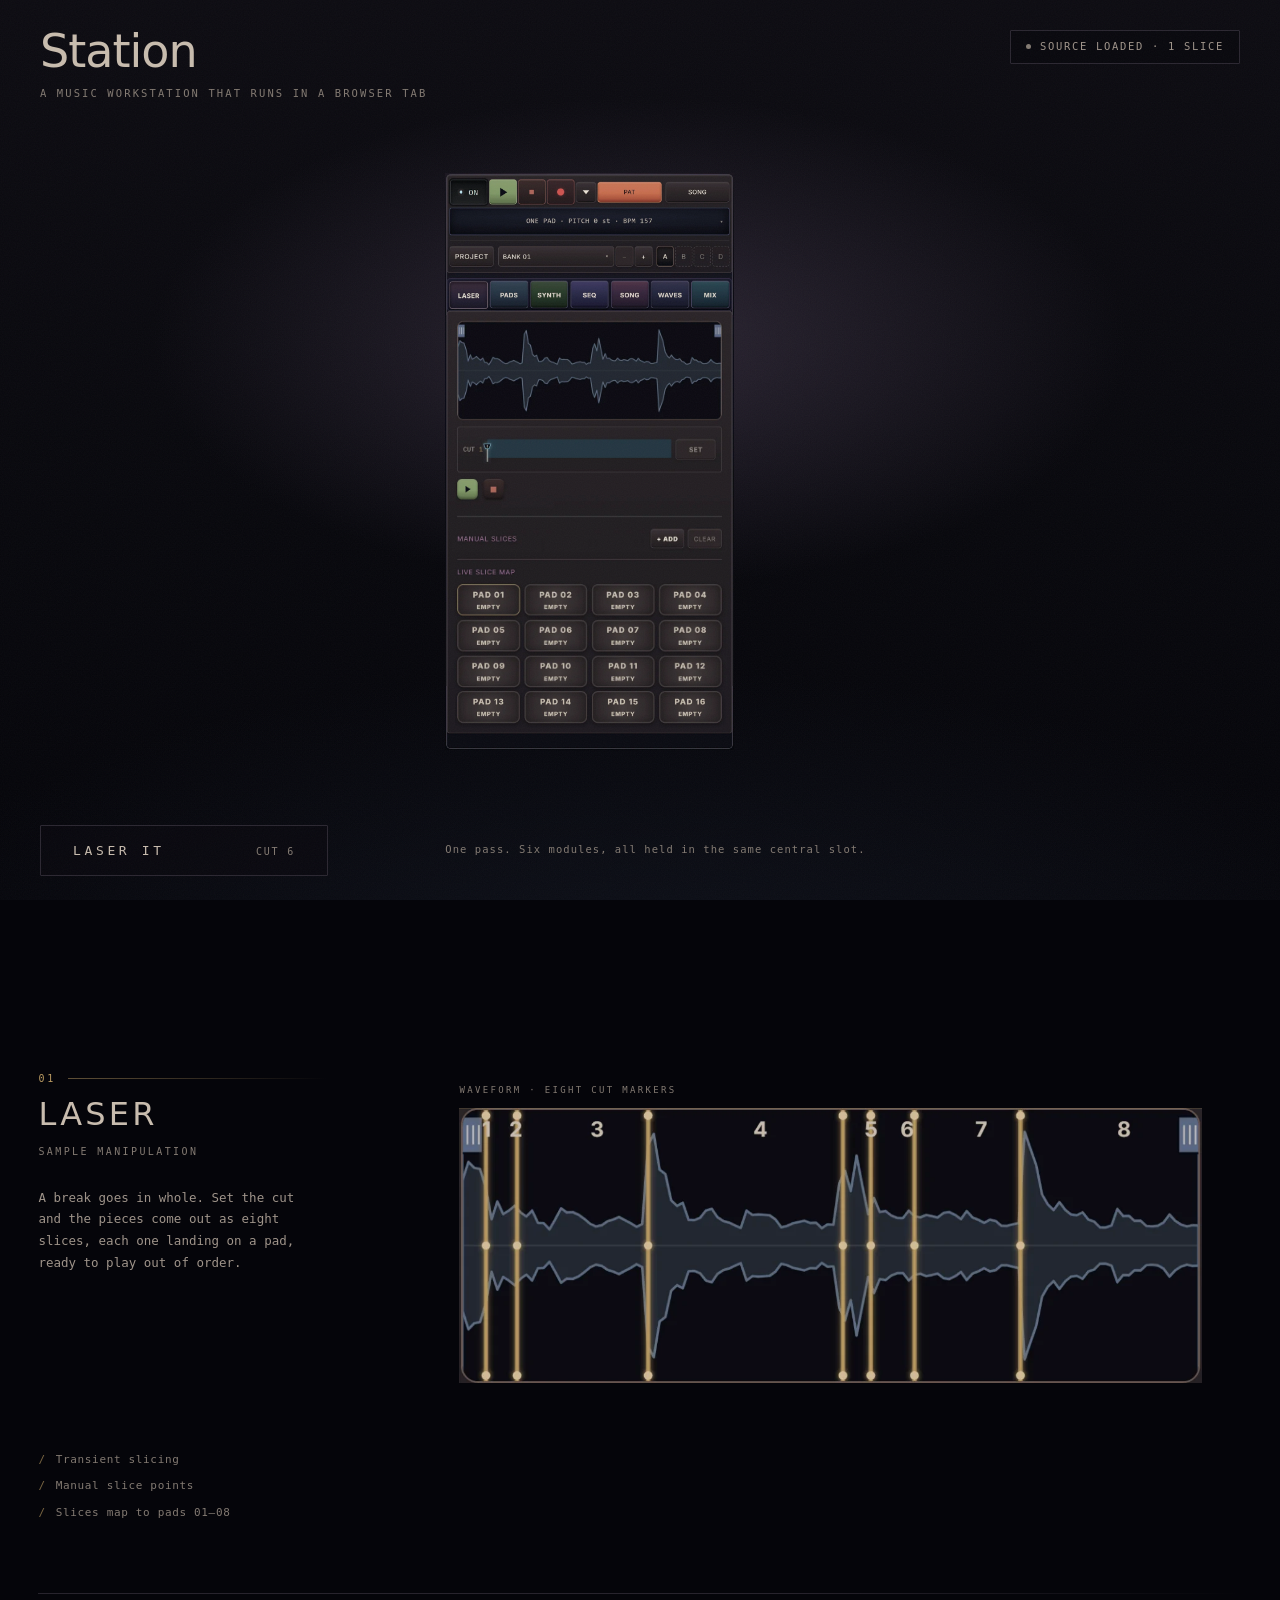
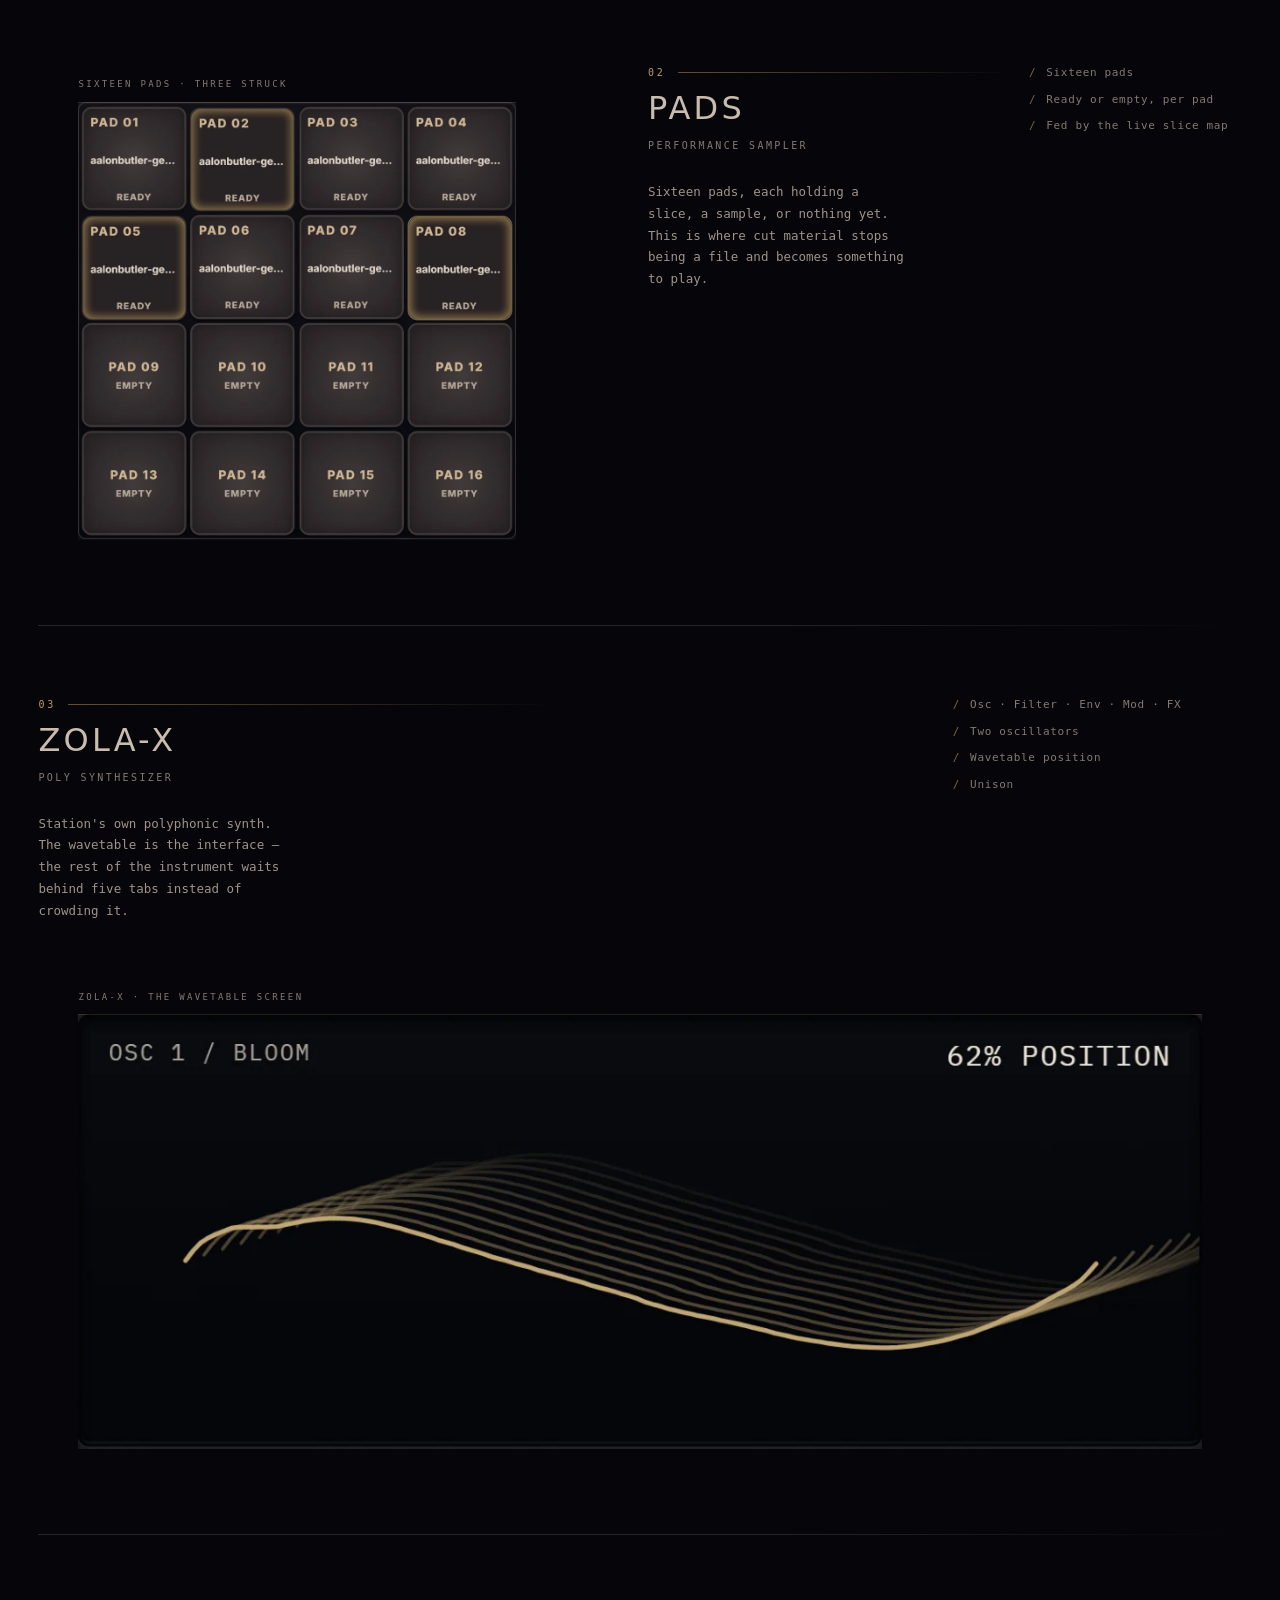
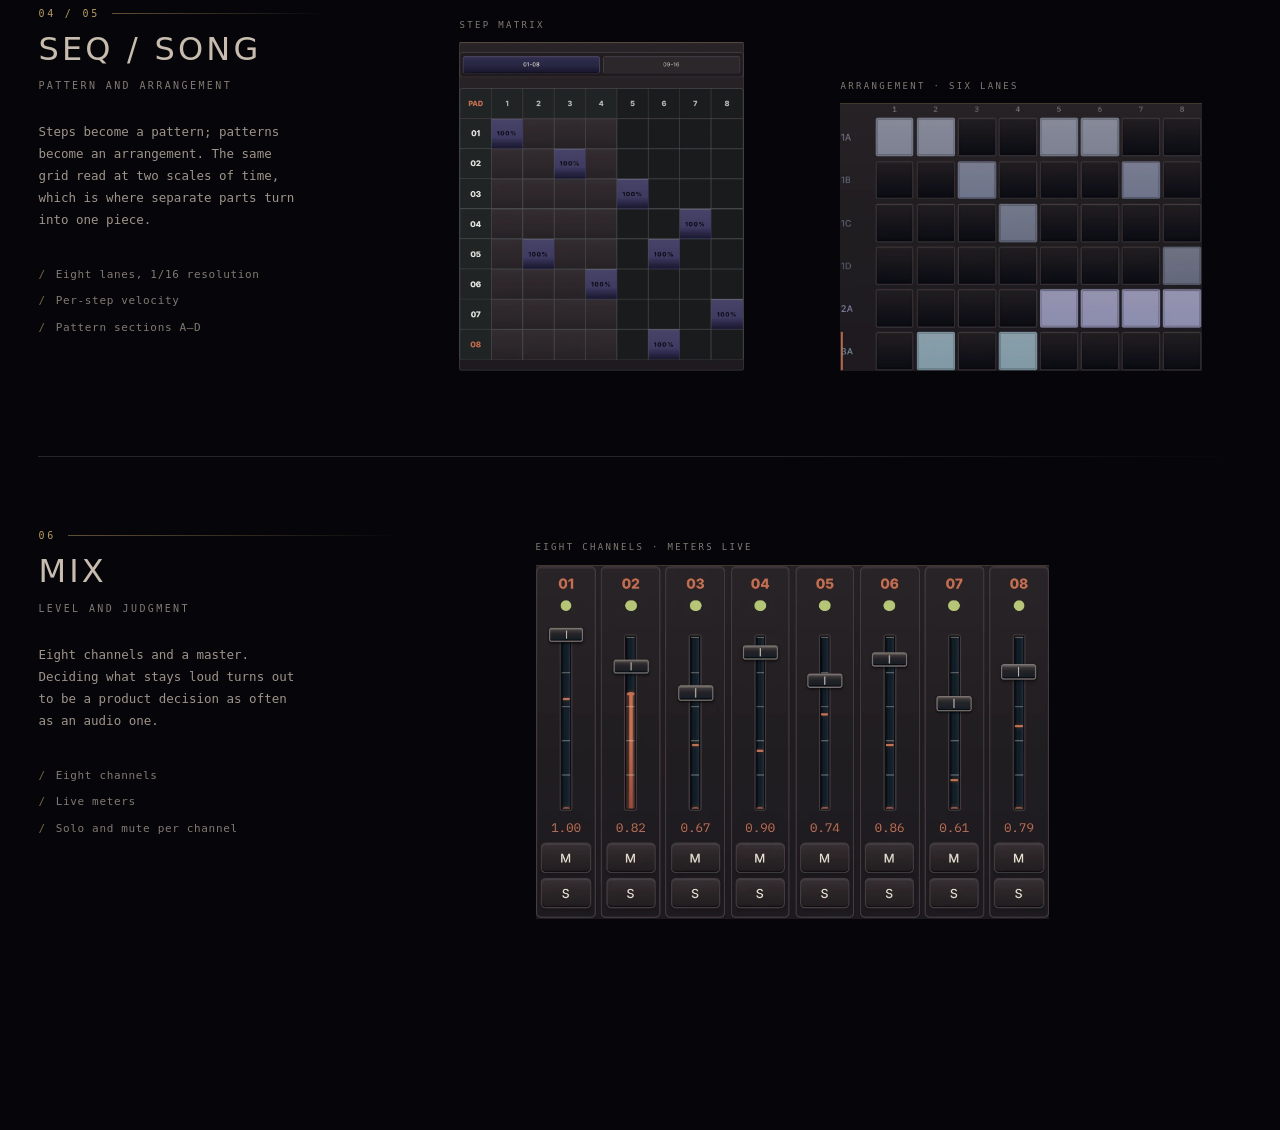
==== commit e88d74ea: "feat: open the instrument instead of dealing it The hero was rejected for reading as six equally imp" ====
--- a/index.html
+++ b/index.html
@@ -19,19 +19,21 @@
 <!--
   The page has two gears.
 
-  The overview is a poster: the machine, the six modules it holds, and a name
-  for each. It answers "what is this" at a glance and explains nothing. One
+  The overview is a poster: one closed instrument, and then the instrument
+  opened. It answers "what is this" at a glance and explains nothing. One
   LASER IT does the whole reveal — the chassis is identical in every mode
   capture, verified pixel by pixel, and only the area below the view tabs
-  changes, so that area is treated as a magazine of states.
+  changes, so that area is treated as a magazine of states. Every cut in the
+  scene is horizontal and lands on a real seam: seven across the machine, one
+  through each module it was holding.
 
   Past it the page slows down and reads like a magazine: one module per
   chapter, at reading speed, each with a screen big enough to become the real
   thing later.
 
-  The dealer hero resolves through the binding 12-column grid in
-  GRID_BIBLE.md; the reading chapters retain their checkpointed placement in
-  this hero-only pass. Press Shift+G to inspect the dealer canvas.
+  The hero resolves through the binding 12-column grid in GRID_BIBLE.md; the
+  reading chapters retain their checkpointed placement in this hero-only pass.
+  Press Shift+G to inspect the canvas.
 
   TODO(content): the masthead still needs the builder's byline, and every lede
   and spec list below is provisional — written from what the captures actually
@@ -57,15 +59,15 @@
   <div class="theatre plot-host">
 
     <!--
-      The overview. .plot resolves every child's box from the column step, so a
-      module can start on column 11, stand in its own air, or run off the
-      viewport edge and still be exactly on the grid. Nothing here is rotated
-      or in perspective, and no two modules overlap: three empty corridors do
-      the separating, shared lines do the holding together.
+      The composition. Every box in it — the machine, and each module cut out
+      of it — resolves from one canonical canvas, so a piece can hold the left
+      rail, stand in its own air, or run off the right edge and still be
+      exactly on the grid. Nothing is rotated and nothing overlaps: irregular
+      corridors do the separating, three shared axes do the holding together.
     -->
     <div class="plot station" id="plot">
 
-      <figure class="object placed">
+      <figure class="object">
         <div class="rig">
           <div class="frame" role="img"
                aria-label="Station shown as one tall instrument: transport row, readout, project and bank row, the seven view tabs, a waveform display, the CUT slider and a sixteen-pad slice map.">
@@ -133,72 +135,72 @@
         </div>
 
         <figcaption class="visually-hidden">
-          Station with one central deck holding six states of the same machine:
+          Station with one central slot holding six states of the same machine:
           laser, pads, synth, seq, song and mix. The same six layers leave that
-          slot and expose the empty chassis behind them.
+          slot, each cut down to the part of itself that matters, and the
+          emptied chassis closes over the gap they came out of.
         </figcaption>
       </figure>
 
       <!--
-        One physical deck, not Station plus six copies. All six cards occupy
-        the same core-sized box in the intact state. JS launches these exact
-        nodes in narrative order; removing the top card exposes the next node
-        underneath and the empty slot bed is revealed after MIX.
-
-        --c / --s / --py are the authored final landing contract. At canonical
-        1440 they resolve through the 12-column geometry in GRID_BIBLE.md.
-        --n is launch order; timing and trajectory remain motion variables.
+        One physical deck, not Station plus six copies. All six modules fill
+        the same core slot while the instrument is intact, at full size, each
+        one completely covering the next; nothing shows from under the chassis
+        before the trigger is pressed. JS launches these exact nodes in
+        narrative order, so removing the top module exposes the one underneath
+        and no outgoing mode is ever duplicated in the centre.
+
+        --cut is where the laser releases that module, as a fraction of the
+        plate — a real internal panel boundary in the real capture, found by
+        row variance, not a decorative strip. --k is the landing scale from
+        the span table and --x/--y the canonical landing coordinates. The
+        contract is GRID_BIBLE.md section 19; the geometry that resolves it is
+        styles/station.css.
       -->
       <ul class="deck" id="deck">
 
-        <li class="plate plate--laser" data-mode="laser"
-            style="--n:0; --c:9; --s:3; --py:256px; --r:-1.8deg; --z:7; --flight:440ms; --bend-x:18px; --bend-y:-34px; --mid-r:-3.2deg">
-          <i class="plate__face"></i>
-          <p class="tag tag--before">
+        <li class="plate plate--laser" data-mode="laser">
+          <i class="plate__cell"><i class="plate__face"></i></i>
+          <p class="tag">
             <span class="tag__n">01</span>
             <span class="tag__name">Laser</span>
           </p>
         </li>
 
-        <li class="plate plate--pads" data-mode="pads"
-            style="--n:1; --c:5; --s:2; --py:0px; --r:-1.2deg; --z:4; --flight:400ms; --bend-x:30px; --bend-y:-26px; --mid-r:2.8deg">
-          <i class="plate__face"></i>
-          <p class="tag tag--inside">
+        <li class="plate plate--pads" data-mode="pads">
+          <i class="plate__cell"><i class="plate__face"></i></i>
+          <p class="tag">
             <span class="tag__n">02</span>
             <span class="tag__name">Pads</span>
           </p>
         </li>
 
-        <li class="plate plate--synth" data-mode="synth"
-            style="--n:2; --c:1; --s:3; --py:80px; --r:1.1deg; --z:3; --flight:480ms; --bend-x:-34px; --bend-y:-44px; --mid-r:-2.6deg">
-          <i class="plate__face"></i>
-          <p class="tag tag--inside">
+        <li class="plate plate--synth" data-mode="synth">
+          <i class="plate__cell"><i class="plate__face"></i></i>
+          <p class="tag tag--over">
             <span class="tag__n">03</span>
             <span class="tag__name">Synth</span>
           </p>
         </li>
 
-        <li class="plate plate--seq" data-mode="seq"
-            style="--n:3; --c:7; --s:2; --py:368px; --r:-0.6deg; --z:8; --flight:380ms; --bend-x:-18px; --bend-y:30px; --mid-r:2.2deg">
-          <i class="plate__face"></i>
-          <p class="tag tag--inside">
+        <li class="plate plate--seq" data-mode="seq">
+          <i class="plate__cell"><i class="plate__face"></i></i>
+          <p class="tag">
             <span class="tag__n">04</span>
             <span class="tag__name">Seq</span>
           </p>
         </li>
 
-        <li class="plate plate--song" data-mode="song"
-            style="--n:4; --c:4; --s:3; --py:320px; --r:0.7deg; --z:5; --flight:420ms; --bend-x:32px; --bend-y:22px; --mid-r:-2.4deg">
-          <i class="plate__face"></i>
-          <p class="tag tag--after">
+        <li class="plate plate--song" data-mode="song">
+          <i class="plate__cell"><i class="plate__face"></i></i>
+          <p class="tag tag--beside">
             <span class="tag__n">05</span>
             <span class="tag__name">Song</span>
           </p>
         </li>
 
-        <li class="plate plate--mix" data-mode="mix"
-            style="--n:5; --c:8; --s:2; --py:16px; --r:1.5deg; --z:6; --flight:450ms; --bend-x:-10px; --bend-y:-38px; --mid-r:3.4deg">
-          <i class="plate__face"></i>
+        <li class="plate plate--mix" data-mode="mix">
+          <i class="plate__cell"><i class="plate__face"></i></i>
           <p class="tag">
             <span class="tag__n">06</span>
             <span class="tag__name">Mix</span>
@@ -212,7 +214,7 @@
   <div class="controls grid">
     <button class="trigger" id="laserIt" type="button" style="--c:1; --s:3">
       <span class="trigger__label" id="triggerLabel">Laser it</span>
-      <span class="trigger__meta" id="triggerMeta">cut 8</span>
+      <span class="trigger__meta" id="triggerMeta">cut 6</span>
       <span class="trigger__charge" aria-hidden="true"></span>
     </button>
     <p class="hint" id="hint" style="--c:5; --s:6">One pass. Six modes, all held in the same central slot.</p>
@@ -239,6 +241,25 @@
   with the working thing. Each capture has a partner state already sitting in
   assets/station/current/details/ for exactly that — pads at rest, meters idle,
   waveform uncut, wavetable sounding.
+
+  THIS IS WHERE THE INTERACTIVE WORK LANDS.
+
+  prototypes/station-interactions/ holds five working, dependency-free
+  micro-interactions built for exactly these chapters. They are deliberately
+  NOT used in the hero: up there the pieces are a composition and must stay
+  still. Down here they are the subject, and the reader has stopped to look.
+
+     data-demo="laser"   <-  lab #laser   pointer playhead, slice confirmation
+     data-demo="pads"    <-  lab #pads    rubber travel, edge-constrained light
+     data-demo="zola-x"  <-  lab #zola    one display-linked control per view
+     data-demo="seq"     <-  lab #seq     step toggles, optional playhead
+     data-demo="mix"     <-  lab #mixer   signal-shaped meter envelopes
+     data-demo="song"        no lab counterpart yet
+
+  The lab runs standalone — see its README. Mounting it here is its own task:
+  lift lab.css/lab.js into the site's token set, keep each experiment behind
+  the .demo__screen it belongs to, and let the still stay as the no-JS and
+  reduced-motion fallback. Do not delete or flatten the lab to do it.
 -->
 <div class="chapters">
 
--- a/styles/site.css
+++ b/styles/site.css
@@ -543,17 +543,10 @@
 }
 
 @media (max-width: 560px) {
-  .stage { gap: 12px; padding: 16px var(--grid-margin); }
-  .masthead { flex-direction: column; gap: 11px; }
   .wordmark { font-size: clamp(26px, 8vw, 34px); }
   .tagline { margin-top: 9px; font-size: 9.5px; letter-spacing: .12em; }
   .readout { padding: 7px 12px; font-size: 9.5px; letter-spacing: .1em; }
   .trigger { padding: 14px 22px; gap: 14px; min-width: 0; width: 100%; letter-spacing: .2em; }
-  /* less room below, more room beside: the layers drift wider instead */
-  .chop--1 { --dxf: -.115; } .chop--2 { --dxf: -.05; }
-  .chop--3 { --dxf:  .045; } .chop--4 { --dxf:  .11; }
-  .chop--5 { --dxf: -.095; } .chop--6 { --dxf: -.025; }
-  .chop--7 { --dxf:  .07; }  .chop--8 { --dxf:  .13; }
 }
 
 /* coarse pointers: no hover affordance to lean on */
@@ -581,7 +574,17 @@
 }
 
 /* ===========================================================================
-   DEALER HERO CANVAS
+   THE HERO SHELL
+
+   Three bands: the strip, the composition, the control row. All three take
+   their horizontal edges from the same rail, so the wordmark, the machine and
+   the trigger stand on shared lines.
+
+   --chrome is everything in the stage that is not the composition: padding,
+   the strip, the two gaps and the control row. styles/station.css subtracts
+   it from the viewport height to decide how large the plate can be before it
+   has to scale as one object. It is measured against the real page, not
+   guessed; tools/measure-hero.mjs re-checks it.
 
    GRID-EXCEPTION: this task is explicitly HERO-only. The checkpointed reading
    chapters below retain their existing 16-track placements until their own
@@ -593,43 +596,25 @@
   --gutter: 16px;
   --hero-width: min(1328px, calc(100vw - 80px));
   --hero-rail: max(40px, calc((100vw - 1328px) / 2));
-  /* Canonical geometry lives at 1000px tall. Below that, the same authored
-     spans and rows fit continuously into the real browser height. The cards
-     remain centred inside their grid spans, so scene fitting never invents a
-     second set of off-grid landing coordinates. */
-  --scene-fit: clamp(.72, calc((100svh - 160px) / 840px), 1);
-  display: block;
-  min-height: 720px;
-  height: max(100svh, 720px);
+  --chrome: 224px;
+  display: grid;
+  grid-template-rows: auto minmax(0, 1fr) auto;
+  gap: clamp(12px, 2.2vh, 26px);
+  min-height: 100svh;
   padding: 30px var(--hero-rail) 24px;
   overflow: hidden;
 }
 
-.stage .masthead {
-  position: relative;
-  z-index: 120;
-  width: var(--hero-width);
-}
+.stage .masthead { position: relative; z-index: 120; }
 
 .stage .theatre {
-  position: absolute;
-  inset: 96px auto auto var(--hero-rail);
-  display: block;
-  width: var(--hero-width);
-  height: 780px;
+  display: grid;
+  grid-template-columns: minmax(0, 1fr);
+  align-content: center;
   min-height: 0;
 }
 
-.stage .station { width: 100%; }
-
-.stage .controls {
-  position: absolute;
-  z-index: 130;
-  left: var(--hero-rail);
-  bottom: 24px;
-  width: var(--hero-width);
-  padding: 0;
-}
+.stage .controls { position: relative; z-index: 130; padding: 0; }
 
 [data-state="dealing"] .readout,
 [data-state="released"] .readout { color: var(--sand); border-color: rgba(185, 154, 98, .3); }
@@ -648,7 +633,7 @@
   position: absolute;
   z-index: 140;
   left: 50%;
-  bottom: 20px;
+  bottom: 26px;
   display: grid;
   place-items: center;
   width: 32px;
@@ -683,16 +668,11 @@
     --grid-cols: 8;
     --hero-width: calc(100vw - 64px);
     --hero-rail: 32px;
-    min-height: 768px;
-    height: max(100svh, 768px);
   }
-  .stage .theatre { top: 136px; height: 840px; }
   .stage .masthead__object { grid-column: 1 / span 4; }
   .stage .readout { grid-column: 6 / span 3; }
   .stage .trigger { grid-column: 1 / span 3; }
   .stage .hint { grid-column: 4 / span 5; }
-  [data-state="dealing"] .controls,
-  [data-state="released"] .controls { opacity: 0; visibility: hidden; }
 }
 
 @media (max-width: 767px) {
@@ -701,21 +681,14 @@
     --gutter: 12px;
     --hero-width: calc(100vw - 40px);
     --hero-rail: 20px;
-    --scene-fit: 1;
-    min-height: 1490px;
-    height: 1490px;
     padding-top: 20px;
   }
-  .stage .theatre { top: 144px; height: 1320px; }
   .stage .masthead { row-gap: 12px; }
   .stage .masthead__object,
   .stage .readout { grid-column: 1 / span 4; }
   .stage .readout { grid-row: 2; justify-self: start; }
-  .stage .controls { bottom: auto; top: 552px; }
   .stage .trigger { grid-column: 1 / span 4; }
   .stage .hint { display: none; }
-  [data-state="dealing"] .controls,
-  [data-state="released"] .controls { opacity: 0; visibility: hidden; }
 }
 
 @media (prefers-reduced-motion: reduce) {
--- a/styles/station.css
+++ b/styles/station.css
@@ -1,108 +1,191 @@
 /* ===========================================================================
-   website — Station dealer HERO
-
-   The chassis and the deck are separate physical layers. The chassis keeps
-   only the controls above the mode slot and the foot below it. The six mode
-   cards are the content that completes Station at rest; those same DOM nodes
-   leave the slot, so an outgoing mode cannot remain duplicated in the center.
-
-   Canonical 1440 geometry follows GRID_BIBLE.md:
-     canvas 1440 · rails 56 · 12 × 96 columns · 16 gutters
-     source deck c5 / span 3 · final widths S2 / M3 / L4
+   website — Station HERO: one instrument, opened
+
+   The scene is not a hand of cards. It is one machine taken apart along its
+   own seams, and every cut in it is horizontal:
+
+     · seven cuts across the chassis, measured off the real capture
+     · one cut per module, on that module's own internal panel boundary
+
+   That single rule is what makes the frame read as decomposition rather than
+   as six screenshots arranged on a page. A module is a real crop of a real
+   capture — the waveform, the eight loaded pads, the wavetable, the step
+   matrix, the arrangement, the channel bank — so no two pieces share an
+   aspect ratio and no two carry the same weight.
+
+   MECHANISM
+
+   One physical deck. All six modules occupy the same core slot while Station
+   is intact, at full size, completely covering one another; nothing peeks out
+   from under the chassis before the trigger. A module leaves the slot as the
+   exact DOM node that filled it, so an outgoing mode is never duplicated in
+   the centre, and the next mode is revealed by the departure itself.
+
+     --cut   where the laser cuts this module, as a fraction of the plate.
+             Applied at launch: the piece is released at its own seam.
+     --k     landing scale. The set is fixed by the span table, W(n)/320:
+             0.65 = W(2), 1.00 = W(3), 1.35 = W(4), 1.70 = W(5), 2.05 = W(6).
+     --x/--y canonical landing coordinates of the VISIBLE rect's top-left.
+
+   Because the crop only ever removes the bottom of the plate, the visible
+   rect's top-left is the box's top-left, so the landing transform is a plain
+   translate + scale with no compensation term.
+
+   GEOMETRY
+
+   Each breakpoint family owns a canonical canvas and its own landing map —
+   GRID_BIBLE.md section 14 — and every authored number below is in that
+   canvas's units. --u converts one canonical unit into real pixels, so the
+   whole composition scales as one plate and never needs a second set of
+   off-grid coordinates.
+
+   The desktop canvas is 1328 x 656: the binding 12-column content width at
+   1440, and 41 rows of the 16px lattice. At 1440 x 900 --u resolves to
+   exactly 1px and the composition stands on the page's real column rails.
+
+   The frame contract, measured validation included, is in GRID_BIBLE.md
+   section 19, "Opened-instrument hero contract".
    ========================================================================== */
 
 .station {
-  --ar-frame: 1.995565;       /* 900 / 451 */
-  --ar-plate: 1.283333;       /* derived 720 × 924 core crop */
-  --core-c: 5;
-  --core-s: 3;
-  --source-nudge: calc(var(--cs) / 2);
-  --object-y: 32px;
-  --frame-w: calc(var(--core-s) * var(--cs) - var(--gutter));
-  --frame-h: calc(var(--frame-w) * var(--ar-frame));
-  --core-y: calc(var(--frame-h) * .24589);
-  --core-h: calc(var(--frame-h) * .64300);
-  --source-x: calc((var(--core-c) - 1) * var(--cs) + var(--source-nudge));
-  --source-y: calc(var(--object-y) + var(--core-y));
-  --source-w: var(--frame-w);
-  --source-h: calc(var(--source-w) * var(--ar-plate));
-  --source-fit-x: calc((var(--source-w) - var(--source-w) * var(--scene-fit)) / 2);
-  --source-fit-y: calc(var(--core-y) * (var(--scene-fit) - 1));
-  --empty-fit: calc(var(--scene-fit) * .56);
-  --empty-shift-x: calc((var(--source-w) - var(--source-w) * var(--empty-fit)) / 2);
-  --gap: calc(var(--frame-h) * .024);
-  height: 780px;
-}
-
-/* The full instrument is centered before the cut. Its top and foot stay as
-   chassis after the cards leave; the dark bay between them is the empty slot. */
+  /* --- the canonical canvas ------------------------------------------- */
+  --canvas-w: 1328;
+  --canvas-h: 656;
+  --u: calc(100cqw / var(--canvas-w));
+
+  /* --- the source: Station intact ------------------------------------- */
+  --ar-frame: 1.9955654;      /* 900 / 451, the whole instrument */
+  --ar-plate: 1.2833333;      /* 924 / 720, the core crop a module is cut from */
+  --core-top: .24589;         /* the seam under the view tabs */
+  --core-bottom: .88889;      /* the seam above the foot */
+
+  --frame-x: 448;             /* column 5 */
+  --frame-y: 8;
+  --frame-w-c: 320;           /* span 3 */
+  --frame-h-c: 638.58;        /* --frame-w-c * --ar-frame */
+  --head-h: 157;              /* --frame-h-c * --core-top, the surviving chassis */
+
+  /* the chassis bands in styles/site.css window a full copy of the capture,
+     so they need these two as resolved lengths rather than canonical numbers */
+  --frame-w: calc(var(--frame-w-c) * var(--u));
+  --frame-h: calc(var(--frame-h-c) * var(--u));
+
+  --slot-x: 448;
+  --slot-y: 165;              /* --frame-y + --head-h */
+  --slot-w: 320;
+  --slot-h: 410.67;           /* --slot-w * --ar-plate */
+
+  /* where the emptied chassis docks: the top-left corner, under the wordmark */
+  --dock-x: 0;
+  --dock-y: 0;
+
+  /* --- motion ---------------------------------------------------------- */
+  --t-close: 380ms;
+  --ease-throw: cubic-bezier(.18, .74, .2, 1);
+  --ease-close: cubic-bezier(.32, .04, .2, 1);
+
+  position: relative;
+  container-type: inline-size;
+  /* The plate keeps its shape at every size. Where the viewport is too short
+     for the canonical canvas it shrinks as one object rather than reflowing
+     into a second, unauthored composition. */
+  width: max(320px, min(100%, calc((100svh - var(--chrome, 240px)) * var(--canvas-w) / var(--canvas-h))));
+  aspect-ratio: var(--canvas-w) / var(--canvas-h);
+  margin-inline: auto;
+}
+
+/* ==========================================================================
+   THE CHASSIS
+
+   Intact it is the whole instrument. Emptied it is a control surface: the
+   transport, the readout, the project row and the seven view tabs — which is
+   to say, the row that names the six pieces now lying around it.
+
+   It does not fade to a ghost and it does not stay as a tall dark frame with
+   a hole in it. It closes over its own empty bay and withdraws to the corner.
+   ========================================================================== */
+
 .station .object {
-  --c: var(--core-c);
-  --s: var(--core-s);
-  --py: var(--object-y);
-  --ar: var(--ar-frame);
-  --nudge: var(--source-nudge);
+  position: absolute;
+  left: calc(var(--frame-x) * var(--u));
+  top: calc(var(--frame-y) * var(--u));
+  width: var(--frame-w);
+  height: var(--frame-h);
   z-index: 20;
-  opacity: 1;
-  transform: translate3d(var(--source-fit-x), 0, 0) scale(var(--scene-fit));
-  transform-origin: 0 0;
-  transition: transform 140ms cubic-bezier(.2, .9, .25, 1), opacity 140ms ease;
-}
-
+  margin: 0;
+}
+
+.station .rig {
+  clip-path: inset(0);
+  transition:
+    clip-path var(--t-close) var(--ease-close),
+    transform var(--t-close) var(--ease-close),
+    filter var(--t-close) linear;
+}
+
+/* the bay behind the deck: what the six modules are sitting in */
 .station .frame::before {
   content: "";
   position: absolute;
   z-index: -1;
   left: 0;
-  top: var(--core-y);
+  top: calc(var(--core-top) * 100%);
   width: 100%;
-  height: var(--core-h);
+  height: calc((var(--core-bottom) - var(--core-top)) * 100%);
   border-inline: 1px solid rgba(90, 82, 96, .24);
-  background:
-    linear-gradient(90deg, rgba(255,255,255,.025), transparent 8% 92%, rgba(255,255,255,.02)),
-    linear-gradient(180deg, #06060a, #0a0910 58%, #06060a);
-  box-shadow: inset 0 12px 24px rgba(0,0,0,.52), inset 0 -10px 22px rgba(0,0,0,.4);
-  transform-origin: 50% 50%;
-  transition: transform 140ms cubic-bezier(.2, .9, .25, 1), opacity 140ms ease;
+  background: linear-gradient(180deg, #06060a, #0a0910 58%, #06060a);
+  box-shadow: inset 0 12px 24px rgba(0, 0, 0, .52), inset 0 -10px 22px rgba(0, 0, 0, .4);
 }
 
 .slice--foot { --t: .8888889; --h: .1111111; }
 
-/* The old cut spread is intentionally suppressed here. LASER IT is now the
-   fast dealer prelude; exploding the chassis first would reintroduce a second
-   visual event and obscure the single-slot mechanism. */
+/* The chassis no longer explodes on its own. LASER IT is one event: the cut,
+   then the modules leaving. A second spread here would compete with it. */
 [data-state="sliced"] .rig,
 [data-state="dealing"] .rig,
 [data-state="released"] .rig,
 [data-state="closing"] .rig { transform: none; }
 
-[data-state="dealing"] .slice--chassis,
-[data-state="released"] .slice--chassis { opacity: .54; }
-
-/* Once MIX clears the source, the chassis resolves into evidence rather than
-   a second hero object. It keeps the same physical bands and central seam,
-   but settles to a quiet, ruler-centred remnant before the cue appears. */
-[data-state="released"] .station .object {
-  opacity: .34;
-  transform:
-    translate3d(var(--empty-shift-x), calc(96px * var(--scene-fit)), 0)
-    scale(var(--empty-fit));
-}
-
-[data-state="released"] .station .frame::before {
-  opacity: .42;
-  transform: scaleY(.32);
-}
-
-[data-state="dealing"] .cast,
-[data-state="released"] .cast {
-  opacity: .18;
-  transform: translate(-50%, -5%) scale(1.04, .62);
-}
-
-/* --------------------------------------------------------------------------
-   ONE CENTRAL DECK
-   -------------------------------------------------------------------------- */
+/* Closing: the machine swallows its empty bay and its foot, and steps out of
+   the middle of its own contents. Same width, same tabs, no scale — it is the
+   same object, just no longer carrying anything. */
+[data-state="released"] .station .rig {
+  clip-path: inset(0 0 calc((1 - var(--core-top)) * 100%) 0);
+  transform: translate3d(
+    calc((var(--dock-x) - var(--frame-x)) * var(--u)),
+    calc((var(--dock-y) - var(--frame-y)) * var(--u)), 0);
+  filter: saturate(.62) brightness(.9);
+}
+
+/* the seam it closed on stays warm for a moment, then reads as a rule */
+.station .rig::after {
+  content: "";
+  position: absolute;
+  left: 0;
+  right: 0;
+  top: calc(var(--core-top) * 100%);
+  height: 2px;
+  transform: translateY(-2px);
+  opacity: 0;
+  pointer-events: none;
+  background: linear-gradient(90deg,
+    rgba(185, 154, 98, .1), var(--gold-lit) 22%, var(--gold-hot) 50%, var(--gold-lit) 78%, rgba(185, 154, 98, .1));
+}
+[data-state="released"] .station .rig::after { animation: seam-cool 1400ms ease-out both; }
+
+@keyframes seam-cool {
+  0%   { opacity: 0 }
+  14%  { opacity: 1 }
+  100% { opacity: .52 }
+}
+
+/* the ground shadow belongs to the tall object; the closed strip lies flat */
+[data-state="released"] .cast,
+[data-state="closing"]  .cast { opacity: 0; }
+
+/* ==========================================================================
+   THE DECK
+   ========================================================================== */
 
 .deck {
   list-style: none;
@@ -116,56 +199,54 @@
 }
 
 .plate {
-  --span-w: calc(var(--s) * var(--cs) - var(--gutter));
-  --final-w: calc(var(--span-w) * var(--scene-fit));
-  --deal-scale: calc(var(--final-w) / var(--source-w));
-  --target-x: calc(
-    (var(--c) - 1) * var(--cs) + (var(--span-w) - var(--final-w)) / 2
-  );
-  --target-y: calc(var(--py) * var(--scene-fit));
-  --tx: calc(var(--target-x) - var(--source-x));
-  --ty: calc(var(--target-y) - var(--source-y));
-  --mid-x: calc(var(--source-fit-x) + (var(--tx) - var(--source-fit-x)) * .76 + var(--bend-x));
-  --mid-y: calc(var(--source-fit-y) + (var(--ty) - var(--source-fit-y)) * .72 + var(--bend-y));
-  --mid-scale: calc(var(--scene-fit) + (var(--deal-scale) - var(--scene-fit)) * .72);
-
-  position: absolute;
-  left: var(--source-x);
-  top: var(--source-y);
-  width: var(--source-w);
-  height: var(--source-h);
+  /* the box is the slot, always — the crop and the scale do the rest */
+  position: absolute;
+  left: calc(var(--slot-x) * var(--u));
+  top: calc(var(--slot-y) * var(--u));
+  width: calc(var(--slot-w) * var(--u));
+  height: calc(var(--slot-h) * var(--u));
   z-index: calc(70 - var(--n));
-  opacity: 1;
-  visibility: visible;
-  transform: translate3d(var(--source-fit-x), var(--source-fit-y), 0) scale(var(--scene-fit)) rotate(0deg);
   transform-origin: 0 0;
   will-change: transform;
+
+  --tx: calc((var(--x) - var(--slot-x)) * var(--u));
+  --ty: calc((var(--y) - var(--slot-y)) * var(--u));
+  --mid-x: calc(var(--tx) * .74 + var(--bend-x) * var(--u));
+  --mid-y: calc(var(--ty) * .70 + var(--bend-y) * var(--u));
+  --mid-k: calc(1 + (var(--k) - 1) * .74);
 }
 
 /* GRID-EXCEPTION: the 1px inset is a raster containment guard, not authored
-   layout geometry. It prevents a lower transparent WebP edge from peeking
-   outside the active card while preserving the same six physical DOM nodes. */
+   layout geometry. It keeps a transparent WebP edge on a lower plate from
+   showing past the plate covering it while the instrument is still intact. */
 .plate:not(:first-child):not(.is-launching):not(.is-landed):not(.is-returning) {
   clip-path: inset(1px);
 }
 
+/* the cell is the material: clipped at the cut, and lit as a physical layer */
+.plate__cell {
+  position: absolute;
+  inset: 0;
+  clip-path: inset(0);
+}
+
 .plate__face {
   position: absolute;
   inset: 0;
-  overflow: hidden;
   background-color: var(--ink-1);
   background-repeat: no-repeat;
   background-position: 0 0;
   background-size: 100% 100%;
-  box-shadow: 0 1px 0 rgba(255,255,255,.04), 0 16px 32px rgba(0,0,0,.22);
-}
-
-/* LASER is required for first paint; the five lower cards are fetched at idle
-   or at the first sign of intent by scripts/laser.js. */
+}
+
+/* LASER is on screen at first paint; the five under it are fetched at idle or
+   at the first sign of intent — scripts/laser.js */
 .plate--laser .plate__face {
   background-image: url("../media/station/final/station-mode-laser-loaded.webp");
 }
 
+/* the laser cut the material as well as the machine: markers appear, CUT
+   reads 8, the pads fill. Revealed under the flash. */
 .plate--laser .plate__face::after {
   content: "";
   position: absolute;
@@ -174,175 +255,308 @@
   background: url("../media/station/final/station-mode-laser.webp") 0 0 / 100% 100% no-repeat;
   transition: opacity 70ms linear;
 }
-
 [data-state="slicing"] .plate--laser .plate__face::after,
 [data-state="dealing"] .plate--laser .plate__face::after,
-[data-state="released"] .plate--laser .plate__face::after { opacity: 1; }
-
-.deck-ready .plate--pads  .plate__face { background-image: url("../media/station/final/station-mode-pads.webp"); }
-.deck-ready .plate--synth .plate__face { background-image: url("../media/station/final/station-mode-synth.webp"); }
-.deck-ready .plate--seq   .plate__face { background-image: url("../media/station/final/station-mode-seq.webp"); }
-.deck-ready .plate--song  .plate__face { background-image: url("../media/station/final/station-mode-song.webp"); }
-.deck-ready .plate--mix   .plate__face { background-image: url("../media/station/final/station-mode-mix.webp"); }
-
-/* Once a card leaves the chassis, dissolve its unused lower panel exactly as
-   the checkpointed component treatment did. Inside the slot it stays solid so
-   six equal physical layers cover one another without seams. */
-.plate.is-launching .plate__face,
-.plate.is-landed .plate__face {
-  -webkit-mask-image: linear-gradient(to bottom, #000 0 86%, transparent 100%);
-          mask-image: linear-gradient(to bottom, #000 0 86%, transparent 100%);
-}
+[data-state="released"] .plate--laser .plate__face::after { opacity: 1 }
+
+.deck-ready .plate--pads  .plate__face { background-image: url("../media/station/final/station-mode-pads.webp") }
+.deck-ready .plate--synth .plate__face { background-image: url("../media/station/final/station-mode-synth.webp") }
+.deck-ready .plate--seq   .plate__face { background-image: url("../media/station/final/station-mode-seq.webp") }
+.deck-ready .plate--song  .plate__face { background-image: url("../media/station/final/station-mode-song.webp") }
+.deck-ready .plate--mix   .plate__face { background-image: url("../media/station/final/station-mode-mix.webp") }
+
+/* --- the cut ------------------------------------------------------------
+   A module is released at its own seam. The clip is applied at launch, so
+   inside the slot the six plates are still one indistinguishable stack.
+   Thickness is authored in device pixels and divided back out of the landing
+   scale, so the line is the same weight on a 656px piece and a 208px one.
+   ------------------------------------------------------------------------ */
+
+.plate.is-launching .plate__cell,
+.plate.is-landed .plate__cell {
+  clip-path: inset(0 0 calc((1 - var(--cut)) * 100%) 0);
+}
+
+.plate__cell::after {
+  content: "";
+  position: absolute;
+  left: 0;
+  right: 0;
+  top: calc(var(--cut) * 100%);
+  height: calc(2px / var(--k));
+  transform: translateY(calc(-2px / var(--k)));
+  opacity: 0;
+  background: linear-gradient(90deg,
+    rgba(185, 154, 98, .12), var(--gold-lit) 20%, var(--gold-hot) 50%, var(--gold-lit) 80%, rgba(185, 154, 98, .12));
+}
+.plate.is-launching .plate__cell::after { animation: cut-cool 1200ms ease-out both }
+.plate.is-landed .plate__cell::after { opacity: .52 }
+
+@keyframes cut-cool {
+  0%   { opacity: 1 }
+  100% { opacity: .52 }
+}
+
+/* --- material ----------------------------------------------------------
+   The pieces are lying on the ground, not pasted onto it. drop-shadow rather
+   than box-shadow because it follows the clip; it is applied only once the
+   piece has landed, so nothing filters during flight.
+   ---------------------------------------------------------------------- */
+
+.plate.is-landed .plate__cell {
+  filter:
+    drop-shadow(0 calc(3px / var(--k)) calc(2px / var(--k)) rgba(0, 0, 0, .5))
+    drop-shadow(0 calc(14px / var(--k)) calc(26px / var(--k)) rgba(0, 0, 0, .42));
+}
+
+/* --- flight ------------------------------------------------------------- */
 
 .plate.is-launching {
   z-index: calc(80 + var(--n));
-  animation: dealer-flight var(--flight) cubic-bezier(.18, .76, .2, 1) both;
+  animation: throw var(--flight) var(--ease-throw) both;
 }
 
 .plate.is-landed {
   z-index: var(--z);
-  transform: translate3d(var(--tx), var(--ty), 0) scale(var(--deal-scale)) rotate(var(--r));
+  transform: translate3d(var(--tx), var(--ty), 0) scale(var(--k));
   will-change: auto;
 }
 
 .plate.is-returning {
   z-index: calc(90 + var(--n));
-  animation: dealer-return 280ms cubic-bezier(.42, 0, .55, 1) both;
-}
-
-@keyframes dealer-flight {
-  0% {
-    transform:
-      translate3d(var(--source-fit-x), var(--source-fit-y), 0)
-      scale(var(--scene-fit))
-      rotate(0deg);
-  }
-  68% {
-    transform:
-      translate3d(var(--mid-x), var(--mid-y), 0)
-      scale(var(--mid-scale))
-      rotate(var(--mid-r));
-  }
-  100% { transform: translate3d(var(--tx), var(--ty), 0) scale(var(--deal-scale)) rotate(var(--r)); }
-}
-
-@keyframes dealer-return {
-  from { transform: translate3d(var(--tx), var(--ty), 0) scale(var(--deal-scale)) rotate(var(--r)); }
-  to   {
-    transform:
-      translate3d(var(--source-fit-x), var(--source-fit-y), 0)
-      scale(var(--scene-fit))
-      rotate(0deg);
-  }
-}
-
-/* --------------------------------------------------------------------------
-   LABELS — inherited visual voice, attached to the moving physical card
-   -------------------------------------------------------------------------- */
+  animation: throw-back 300ms cubic-bezier(.42, 0, .55, 1) both;
+}
+
+@keyframes throw {
+  0%   { transform: translate3d(0, 0, 0) scale(1) }
+  66%  { transform: translate3d(var(--mid-x), var(--mid-y), 0) scale(var(--mid-k)) }
+  100% { transform: translate3d(var(--tx), var(--ty), 0) scale(var(--k)) }
+}
+
+@keyframes throw-back {
+  from { transform: translate3d(var(--tx), var(--ty), 0) scale(var(--k)) }
+  to   { transform: translate3d(0, 0, 0) scale(1) }
+}
+
+/* ==========================================================================
+   LABELS
+
+   Welded to the piece so they travel with it, but counter-scaled out of the
+   landing scale so the type is one size across a 2.05x piece and a 0.65x one.
+   ========================================================================== */
 
 .tag {
   position: absolute;
   left: 0;
-  bottom: 100%;
-  margin: 0 0 10px;
-  padding-bottom: 6px;
-  border-bottom: 1px solid rgba(185, 154, 98, .35);
+  top: calc(var(--cut) * 100%);
+  margin: 0;
+  padding: 0;
   white-space: nowrap;
   opacity: 0;
-}
-
-.tag__n { display: block; font-size: 9px; letter-spacing: .22em; color: var(--sand-low); }
+  transform: scale(calc(1 / var(--k)));
+  transform-origin: 0 0;
+}
+
+.tag::before {
+  content: "";
+  position: absolute;
+  left: 0;
+  top: 0;
+  width: 24px;
+  height: 1px;
+  background: rgba(185, 154, 98, .45);
+}
+
+.tag__n,
+.tag__name { display: block }
+
+.tag__n {
+  margin-top: 11px;
+  font-size: 9px;
+  letter-spacing: .24em;
+  color: var(--sand-low);
+}
+
 .tag__name {
-  display: block;
-  margin-top: 3px;
+  margin-top: 2px;
   font-family: var(--sans);
-  font-size: 14px;
+  font-size: 13px;
   font-weight: 300;
-  letter-spacing: .18em;
+  letter-spacing: .2em;
   text-transform: uppercase;
   color: var(--sand-mid);
 }
 
-.plate--laser .tag { border-bottom-color: var(--gold); }
-.plate--laser .tag__name { font-size: 17px; color: var(--sand); }
-
-.tag--below {
-  top: 100%; bottom: auto; margin: 10px 0 0; padding: 6px 0 0;
-  border-top: 1px solid rgba(185, 154, 98, .35); border-bottom: 0;
-}
-.tag--before { left: auto; right: 100%; top: 0; bottom: auto; margin: 0 14px 0 0; text-align: right; }
-.tag--after  { left: 100%; top: 0; bottom: auto; margin: 0 0 0 14px; }
-.tag--inside {
-  top: 16px;
-  bottom: auto;
-  left: 16px;
-  margin: 0;
-  padding: 6px 8px;
-  border: 1px solid rgba(185, 154, 98, .24);
-  background: rgba(7, 7, 11, .72);
-}
-
-.plate.is-launching .tag {
-  animation: dealer-tag-in calc(var(--flight) * .42) ease calc(var(--flight) * .48) both;
-}
-.plate.is-landed .tag { opacity: 1; }
-@keyframes dealer-tag-in { from { opacity: 0 } to { opacity: 1 } }
-
-/* --------------------------------------------------------------------------
-   BREAKPOINT-SPECIFIC LANDING MAPS
-
-   Desktop is the measured canonical contract. Tablet and mobile are authored
-   recompositions; they do not proportionally shrink the 1440 coordinates.
-   -------------------------------------------------------------------------- */
-
-@media (min-width: 1200px) and (max-width: 1439px) {
-  .station { height: 760px; --object-y: 40px; }
-}
+/* the piece carrying the chapter gets the larger voice */
+.plate--laser .tag::before { background: var(--gold) }
+.plate--laser .tag__name { font-size: 19px; letter-spacing: .16em; color: var(--sand) }
+
+/* A piece with no room under its cut takes the air above its top edge, or the
+   corridor beside it. Which one is a composition decision per piece, not a
+   rule — the label goes wherever that piece actually has clearance. */
+.tag--over {
+  top: auto;
+  bottom: 100%;
+  transform-origin: 0 100%;
+}
+.tag--over::before { top: auto; bottom: 0 }
+.tag--over .tag__n { margin-top: 0; margin-bottom: 2px }
+.tag--over .tag__name { margin: 0 0 9px }
+
+.tag--beside {
+  top: 0;
+  left: 100%;
+  padding-left: calc(14px / var(--k));
+}
+.tag--beside::before { left: calc(14px / var(--k)) }
+.tag--beside .tag__n { margin-top: 9px }
+
+.plate.is-launching .tag { animation: tag-in calc(var(--flight) * .4) ease calc(var(--flight) * .5) both }
+.plate.is-landed .tag { opacity: 1 }
+@keyframes tag-in { from { opacity: 0 } to { opacity: 1 } }
+
+/* ==========================================================================
+   THE DESKTOP LANDING MAP — canonical 1328 x 656
+
+   Solved against GRID_BIBLE.md and measured: minimum clear distance 21px,
+   three shared alignment axes (x 0, x 320, x 448 — the last of which is the
+   slot's own left edge), area-weighted centroid 28px right and 4px below the
+   canvas centre, six distinct landing rows, five distinct landing columns,
+   one deliberate bleed past the right rail, one throw near a cardinal.
+   ========================================================================== */
+
+.plate--laser { --k: 2.05; --cut: .2911; --x:  768; --y:  48; --z: 6; --n: 0; --flight: 460ms; --bend-x:  26; --bend-y: -44 }
+.plate--pads  { --k: 1.35; --cut: .3750; --x:    0; --y: 240; --z: 4; --n: 1; --flight: 420ms; --bend-x: -34; --bend-y: -30 }
+.plate--synth { --k: 1.35; --cut: .3271; --x:  448; --y: 464; --z: 3; --n: 2; --flight: 480ms; --bend-x: -18; --bend-y:  36 }
+.plate--seq   { --k:  .65; --cut: .8452; --x:  448; --y:   0; --z: 5; --n: 3; --flight: 380ms; --bend-x:  28; --bend-y: -20 }
+.plate--song  { --k:  .65; --cut: .6169; --x:  112; --y: 480; --z: 2; --n: 4; --flight: 440ms; --bend-x: -38; --bend-y:  16 }
+.plate--mix   { --k:  .65; --cut: .6450; --x: 1120; --y: 448; --z: 7; --n: 5; --flight: 400ms; --bend-x:  34; --bend-y:  28 }
+
+/* ==========================================================================
+   TABLET — 768 to 1199
+
+   Its own canvas and its own map. The instrument stands taller in the frame,
+   the primary piece still runs off the right edge, and the pieces recompose
+   into two loose columns rather than shrinking the desktop throw.
+   ========================================================================== */
 
 @media (min-width: 768px) and (max-width: 1199px) {
-  .station { --core-c: 4; --core-s: 2; --source-nudge: 0px; --object-y: 72px; height: 840px; }
-  .plate--pads  { --c: 4 !important; --s: 2 !important; --py: 0px !important; }
-  .plate--synth { --c: 1 !important; --s: 3 !important; --py: 80px !important; }
-  .plate--mix   { --c: 7 !important; --s: 2 !important; --py: 48px !important; }
-  .plate--laser { --c: 6 !important; --s: 3 !important; --py: 384px !important; }
-  .plate--seq   { --c: 4 !important; --s: 2 !important; --py: 328px !important; }
-  .plate--song  { --c: 2 !important; --s: 2 !important; --py: 544px !important; }
-}
+  .station {
+    --canvas-w: 960;
+    --canvas-h: 900;
+
+    /* 8 columns, 16px gutters, 32px rails: at 1024 the step is 122 and a
+       column is 106, so W(n) = 122n - 16 and the rails fall on
+       0 / 122 / 244 / 366 / 488 / 610 / 732 / 854. */
+    --frame-x: 244;           /* column 3, centre offset by half a step */
+    --frame-y: 8;
+    --frame-w-c: 350;         /* span 3 */
+    --frame-h-c: 698.45;
+    --head-h: 171.75;
+    --slot-x: 244;
+    --slot-y: 179.75;
+    --slot-w: 350;
+    --slot-h: 449.17;
+    --dock-x: 0;
+    --dock-y: 0;
+
+    /* portrait canvas: it holds the full grid width and continues past the
+       fold. That is the composition, not a fitting failure. */
+    width: 100%;
+  }
+  .plate--laser { --k: 1.3486; --x: 488; --y:  32; --bend-x:  28; --bend-y: -30 }
+  .plate--seq   { --k:  .6514; --x:   0; --y: 236; --bend-x: -30; --bend-y: -12 }
+  .plate--synth { --k: 1.0000; --x: 366; --y: 268; --bend-x:  20; --bend-y:  16 }
+  .plate--mix   { --k:  .6514; --x: 732; --y: 464; --bend-x:  30; --bend-y:  20 }
+  .plate--pads  { --k: 1.0000; --x: 122; --y: 552; --bend-x: -24; --bend-y:  28 }
+  .plate--song  { --k:  .6514; --x: 610; --y: 700; --bend-x:  16; --bend-y:  30 }
+
+  /* SYNTH has clearance under its cut at this size, and hanging its label
+     above would put it on the same line as LASER's. */
+  .plate--synth .tag {
+    top: calc(var(--cut) * 100%);
+    bottom: auto;
+    transform-origin: 0 0;
+  }
+  .plate--synth .tag::before { top: 0; bottom: auto }
+  .plate--synth .tag__n { margin: 11px 0 0 }
+  .plate--synth .tag__name { margin: 2px 0 0 }
+}
+
+/* ==========================================================================
+   MOBILE — under 768
+
+   A hand-held composition. The machine opens and its parts run down the
+   page in a staggered fall, each one on the 4-column grid, alternating which
+   rail it holds. The scene is deliberately taller than one screen: the deal
+   is the first thing the viewer sees, the tail of it is the reason to scroll.
+   ========================================================================== */
 
 @media (max-width: 767px) {
-  .station { --core-c: 2; --core-s: 2; --source-nudge: 0px; --object-y: 48px; height: 1320px; }
-  .plate--pads  { --c: 1 !important; --s: 2 !important; --py: 32px !important; }
-  .plate--synth { --c: 1 !important; --s: 3 !important; --py: 384px !important; }
-  .plate--mix   { --c: 3 !important; --s: 2 !important; --py: 144px !important; }
-  .plate--laser { --c: 3 !important; --s: 2 !important; --py: 944px !important; }
-  .plate--seq   { --c: 3 !important; --s: 2 !important; --py: 672px !important; }
-  .plate--song  { --c: 1 !important; --s: 2 !important; --py: 800px !important; }
-  .tag,
-  .tag--before,
-  .tag--after,
-  .tag--below,
-  .tag--inside {
-    top: 12px;
-    right: auto;
-    bottom: auto;
-    left: 12px;
-    margin: 0;
-    padding: 6px 8px;
-    border: 1px solid rgba(185, 154, 98, .24);
-    background: rgba(7, 7, 11, .72);
-    text-align: left;
+  .station {
+    --canvas-w: 350;
+    --canvas-h: 1170;
+
+    /* 4 columns, 12px gutters, 20px rails: at 390 the step is 90.5 and a
+       column is 78.5, so the rails fall on 0 / 90.5 / 181 / 271.5 and
+       W(n) = 90.5n - 12. The machine takes the full four columns. */
+    --frame-x: 0;
+    --frame-y: 0;
+    --frame-w-c: 350;         /* span 4 */
+    --frame-h-c: 698.45;
+    --head-h: 171.75;
+    --slot-x: 0;
+    --slot-y: 171.75;
+    --slot-w: 350;
+    --slot-h: 449.17;
+    --dock-x: 0;
+    --dock-y: 0;
+    width: 100%;
   }
-}
+  .plate--laser { --k: 1.0000; --x:   0; --y:  220; --bend-x:   0; --bend-y: -18 }
+  .plate--pads  { --k:  .7414; --x:  90; --y:  399; --bend-x:  16; --bend-y:  14 }
+  .plate--seq   { --k:  .4829; --x:   0; --y:  572; --bend-x: -18; --bend-y:  16 }
+  .plate--song  { --k:  .4829; --x: 181; --y:  636; --bend-x:  18; --bend-y:  18 }
+  .plate--synth { --k: 1.0000; --x:   0; --y:  818; --bend-x: -12; --bend-y:  20 }
+  .plate--mix   { --k:  .4829; --x: 181; --y: 1013; --bend-x:  18; --bend-y:  22 }
+
+  /* at this size a label under a small piece would collide with the piece
+     below it; every label hangs off the top edge instead */
+  .tag {
+    top: auto;
+    left: 0;
+    bottom: 100%;
+    padding-left: 0;
+    transform-origin: 0 100%;
+  }
+  .tag::before { left: 0; top: auto; bottom: 0 }
+  .tag__n { margin-top: 0; margin-bottom: 2px }
+  .tag__name { margin: 0 0 8px }
+  .plate--laser .tag__name { font-size: 16px }
+}
+
+/* ==========================================================================
+   REDUCED MOTION — the same frame, arrived at without the journey
+   ========================================================================== */
 
 @media (prefers-reduced-motion: reduce) {
-  html:not(.force-motion) .plate { animation: none !important; }
-  html:not(.force-motion) [data-state="released"] .plate,
-  html:not(.force-motion) [data-state="dealing"] .plate {
+  html:not(.force-motion) .plate { animation: none !important }
+  html:not(.force-motion) [data-state="dealing"] .plate,
+  html:not(.force-motion) [data-state="released"] .plate {
     z-index: var(--z);
-    transform: translate3d(var(--tx), var(--ty), 0) scale(var(--deal-scale)) rotate(var(--r));
+    transform: translate3d(var(--tx), var(--ty), 0) scale(var(--k));
   }
-  html:not(.force-motion) [data-state="released"] .tag,
-  html:not(.force-motion) [data-state="dealing"] .tag { opacity: 1; }
-}
-
-.no-motion .plate { animation: none !important; }
+  html:not(.force-motion) [data-state="dealing"] .plate .plate__cell,
+  html:not(.force-motion) [data-state="released"] .plate .plate__cell {
+    clip-path: inset(0 0 calc((1 - var(--cut)) * 100%) 0);
+  }
+  html:not(.force-motion) [data-state="dealing"] .tag,
+  html:not(.force-motion) [data-state="released"] .tag { opacity: 1 }
+  html:not(.force-motion) .station .rig::after { animation: none; opacity: 0 }
+  html:not(.force-motion) [data-state="released"] .station .rig::after { opacity: .52 }
+  html:not(.force-motion) .plate .plate__cell::after { animation: none }
+  html:not(.force-motion) .plate.is-landed .plate__cell::after,
+  html:not(.force-motion) [data-state="released"] .plate__cell::after { opacity: .32 }
+}
+
+.no-motion .plate { animation: none !important }
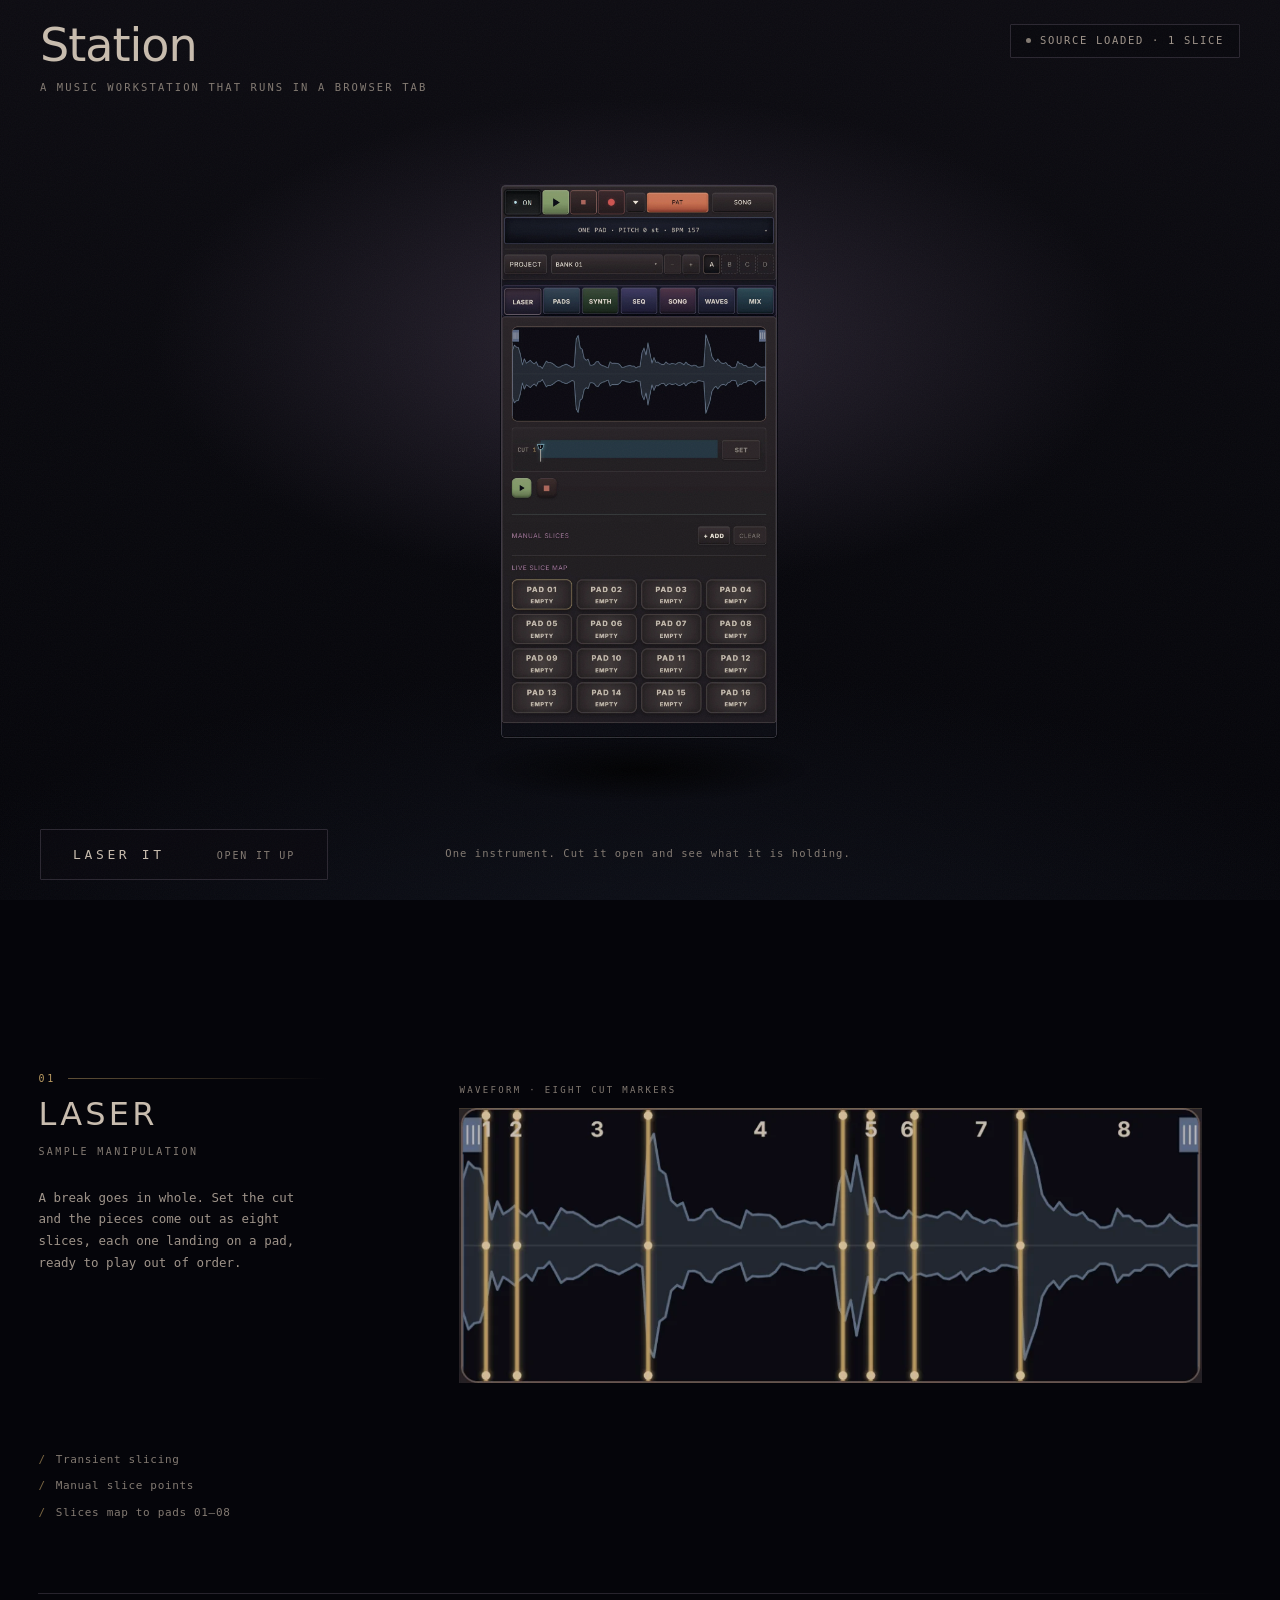
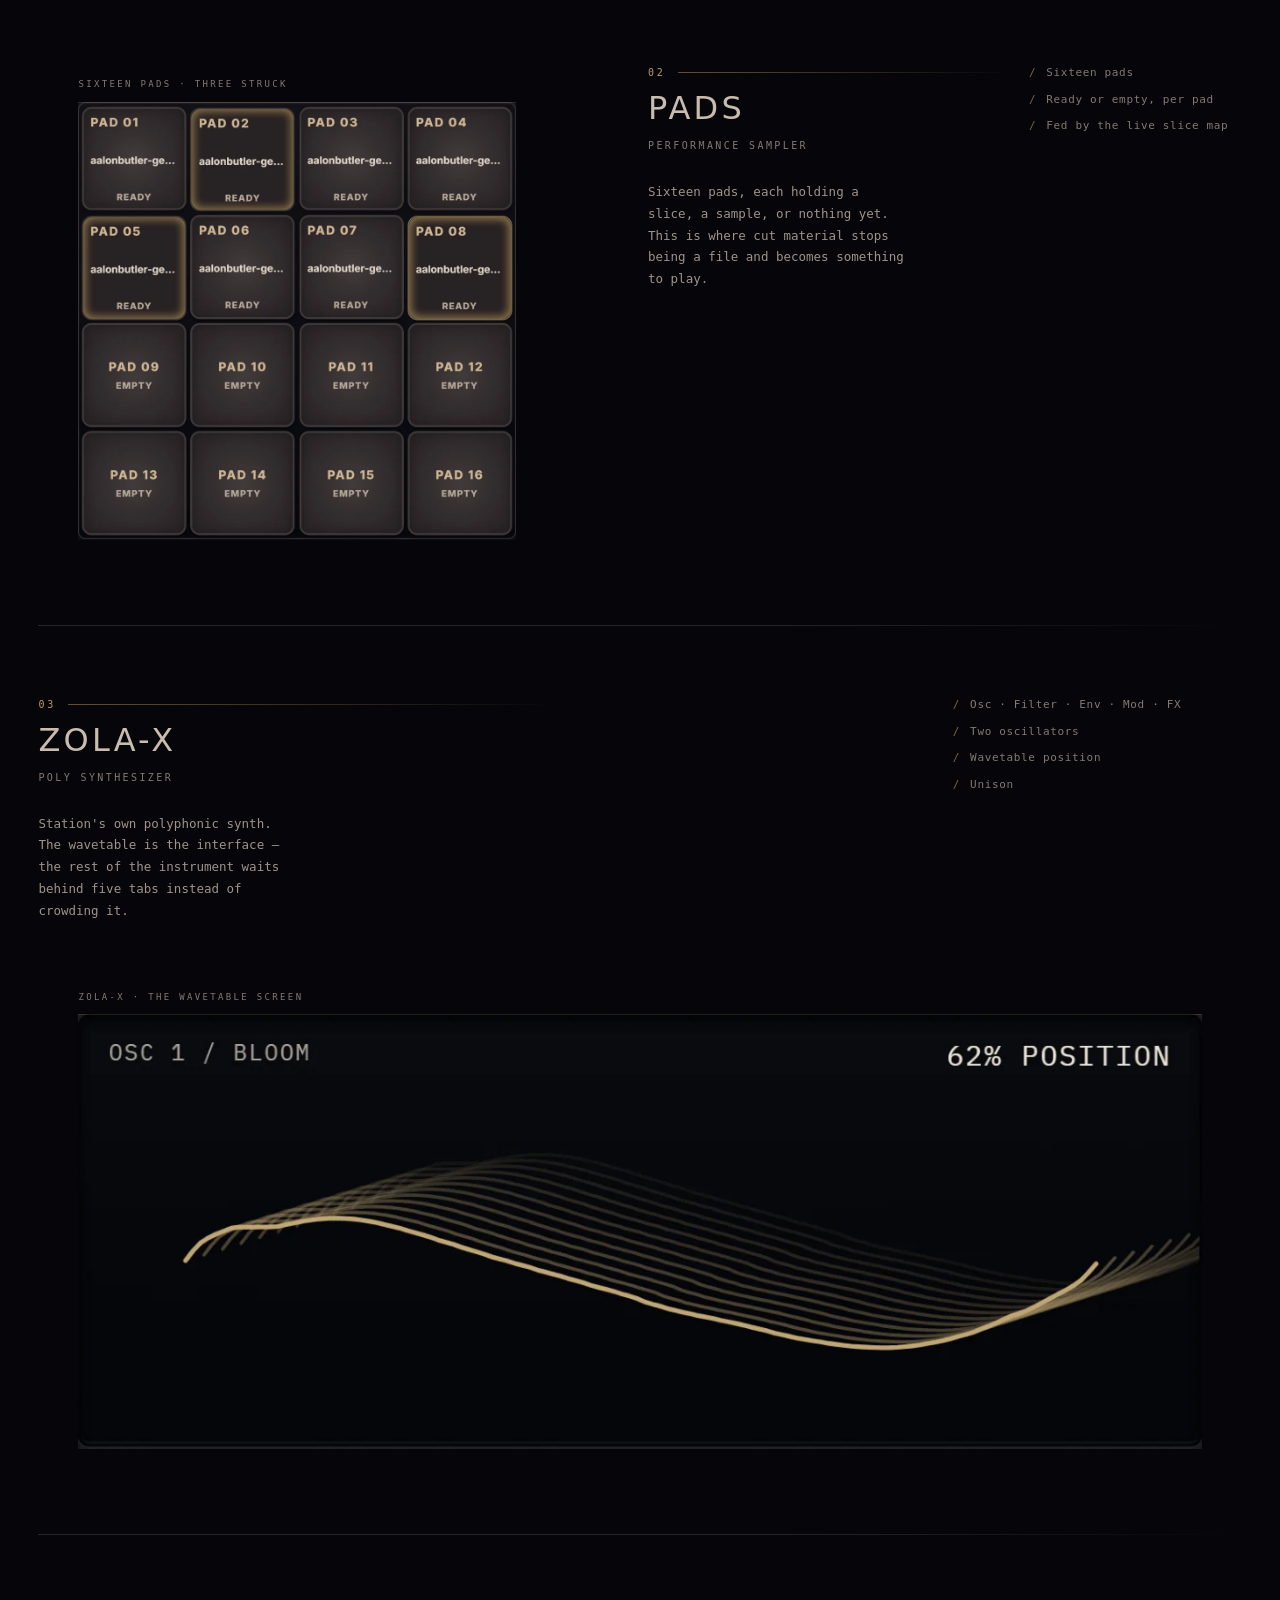
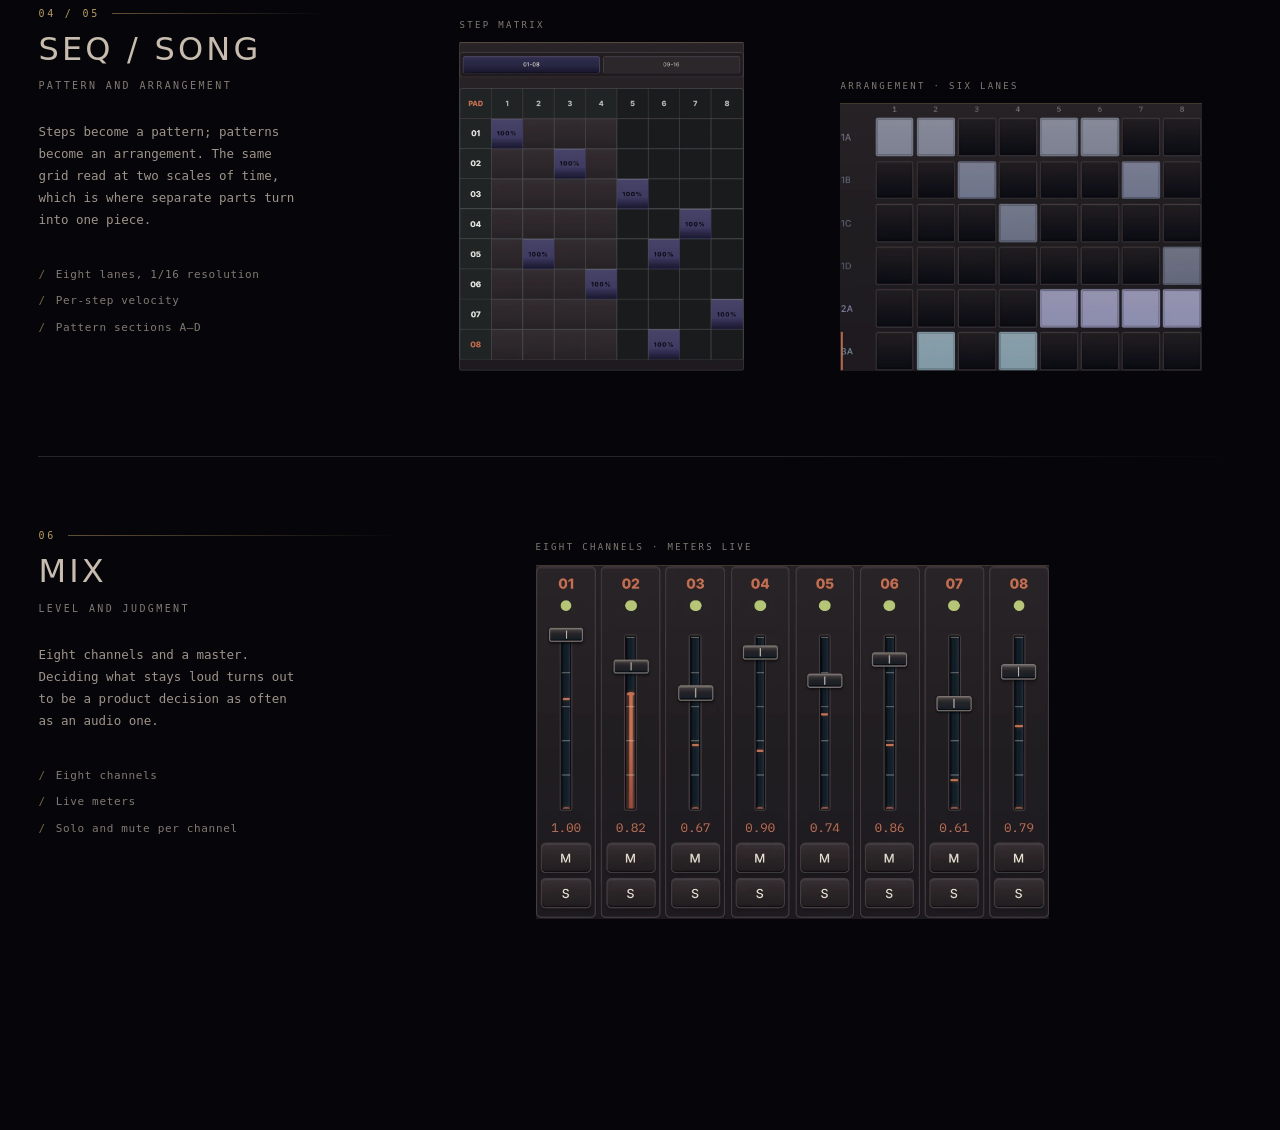
==== commit b6ff8204: "feat: one cut, and fourteen things go across the table The hero was six panels arranged with a lot o" ====
--- a/index.html
+++ b/index.html
@@ -19,17 +19,18 @@
 <!--
   The page has two gears.
 
-  The overview is a poster: one closed instrument, and then the instrument
-  opened. It answers "what is this" at a glance and explains nothing. One
-  LASER IT does the whole reveal — the chassis is identical in every mode
-  capture, verified pixel by pixel, and only the area below the view tabs
-  changes, so that area is treated as a magazine of states. Every cut in the
-  scene is horizontal and lands on a real seam: seven across the machine, one
-  through each module it was holding.
-
-  Past it the page slows down and reads like a magazine: one module per
+  The hero is a poster, and it makes one argument: look how much is in here.
+  One closed instrument, one LASER IT, and fourteen things go across the table
+  in under a second. Nobody is meant to read them on the way past.
+
+  Each card is one thing, cut out of a real capture on that panel's own
+  boundary — the chassis is cut away, so what is left is the instrument, the
+  grid, the display itself. Several of these never appear on screen together
+  in the real app, which is the point.
+
+  Past the hero the page slows down and reads like a magazine: one module per
   chapter, at reading speed, each with a screen big enough to become the real
-  thing later.
+  working thing later.
 
   The hero resolves through the binding 12-column grid in GRID_BIBLE.md; the
   reading chapters retain their checkpointed placement in this hero-only pass.
@@ -73,17 +74,21 @@
                aria-label="Station shown as one tall instrument: transport row, readout, project and bank row, the seven view tabs, a waveform display, the CUT slider and a sixteen-pad slice map.">
 
             <!--
-              Five stationary bands keep only the chassis above the mode slot and
-              its physical foot below. The core is no longer baked into these image
-              slices: the six real deck nodes complete that gap while intact, then
-              leave it one by one.
+              Eight bands, every one of them a full copy of the capture windowed
+              to its own slice of it, so untouched they tile the frame exactly
+              and read as one screen. Each cut falls in a real gap between
+              Station's chassis modules, measured off the source, so no control
+              is bisected. At the flash they separate and go.
             -->
             <div class="slices">
-              <div class="slice slice--chassis chop chop--1 slice--first" style="--i:1"><i class="face face--before"></i><i class="face face--after"></i></div>
-              <div class="slice slice--chassis chop chop--2" style="--i:2"><i class="face face--before"></i><i class="face face--after"></i></div>
-              <div class="slice slice--chassis chop chop--3" style="--i:3"><i class="face face--before"></i><i class="face face--after"></i></div>
-              <div class="slice slice--chassis chop chop--4" style="--i:4"><i class="face face--before"></i><i class="face face--after"></i></div>
-              <div class="slice slice--chassis slice--foot slice--last" style="--i:5"><i class="face face--before"></i><i class="face face--after"></i></div>
+              <div class="slice chop chop--1 slice--first" style="--i:1"><i class="face face--before"></i><i class="face face--after"></i></div>
+              <div class="slice chop chop--2" style="--i:2"><i class="face face--before"></i><i class="face face--after"></i></div>
+              <div class="slice chop chop--3" style="--i:3"><i class="face face--before"></i><i class="face face--after"></i></div>
+              <div class="slice chop chop--4" style="--i:4"><i class="face face--before"></i><i class="face face--after"></i></div>
+              <div class="slice chop chop--5" style="--i:5"><i class="face face--before"></i><i class="face face--after"></i></div>
+              <div class="slice chop chop--6" style="--i:6"><i class="face face--before"></i><i class="face face--after"></i></div>
+              <div class="slice chop chop--7" style="--i:7"><i class="face face--before"></i><i class="face face--after"></i></div>
+              <div class="slice chop chop--8 slice--last" style="--i:8"><i class="face face--before"></i><i class="face face--after"></i></div>
             </div>
 
             <!-- the laser: target brackets, one travelling beam, seven cuts -->
@@ -143,68 +148,77 @@
       </figure>
 
       <!--
-        One physical deck, not Station plus six copies. All six modules fill
-        the same core slot while the instrument is intact, at full size, each
-        one completely covering the next; nothing shows from under the chassis
-        before the trigger is pressed. JS launches these exact nodes in
-        narrative order, so removing the top module exposes the one underneath
-        and no outgoing mode is ever duplicated in the centre.
-
-        --cut is where the laser releases that module, as a fraction of the
-        plate — a real internal panel boundary in the real capture, found by
-        row variance, not a decorative strip. --k is the landing scale from
-        the span table and --x/--y the canonical landing coordinates. The
-        contract is GRID_BIBLE.md section 19; the geometry that resolves it is
-        styles/station.css.
+        THE DEAL
+
+        Fourteen cards, and every one of them is one thing: an instrument, a
+        grid, a display, a control group. Not Station with a different tab open
+        fourteen times — the chassis is cut away, so what is left is the thing
+        itself. Several of these never appear on screen together in the real
+        app, which is the point: one machine holds all of it.
+
+        Each card is a real crop of a real capture, taken on that panel's own
+        boundary. tools/derive-cards.mjs carries the rectangles and how they
+        were measured; media/station/cards/MANIFEST.json records what was cut.
+
+        Position, size, launch order and trajectory are in styles/station.css
+        and frozen in GRID_BIBLE.md section 19. Nothing here is random.
       -->
-      <ul class="deck" id="deck">
-
-        <li class="plate plate--laser" data-mode="laser">
-          <i class="plate__cell"><i class="plate__face"></i></i>
-          <p class="tag">
-            <span class="tag__n">01</span>
-            <span class="tag__name">Laser</span>
-          </p>
-        </li>
-
-        <li class="plate plate--pads" data-mode="pads">
-          <i class="plate__cell"><i class="plate__face"></i></i>
-          <p class="tag">
-            <span class="tag__n">02</span>
-            <span class="tag__name">Pads</span>
-          </p>
-        </li>
-
-        <li class="plate plate--synth" data-mode="synth">
-          <i class="plate__cell"><i class="plate__face"></i></i>
-          <p class="tag tag--over">
-            <span class="tag__n">03</span>
-            <span class="tag__name">Synth</span>
-          </p>
-        </li>
-
-        <li class="plate plate--seq" data-mode="seq">
-          <i class="plate__cell"><i class="plate__face"></i></i>
-          <p class="tag">
-            <span class="tag__n">04</span>
-            <span class="tag__name">Seq</span>
-          </p>
-        </li>
-
-        <li class="plate plate--song" data-mode="song">
-          <i class="plate__cell"><i class="plate__face"></i></i>
-          <p class="tag tag--beside">
-            <span class="tag__n">05</span>
-            <span class="tag__name">Song</span>
-          </p>
-        </li>
-
-        <li class="plate plate--mix" data-mode="mix">
-          <i class="plate__cell"><i class="plate__face"></i></i>
-          <p class="tag">
-            <span class="tag__n">06</span>
-            <span class="tag__name">Mix</span>
-          </p>
+      <ul class="deck" id="deck" aria-hidden="true">
+
+        <li class="card card--laser-waveform" data-card="laser-waveform" style="--n:0">
+          <i class="card__face" role="img" aria-label="The loaded break, cut into eight slices, with a marker on every cut."></i>
+        </li>
+
+        <li class="card card--synth-zola-x" data-card="synth-zola-x" style="--n:1">
+          <i class="card__face" role="img" aria-label="ZOLA-X, a polyphonic wavetable synthesizer, showing its wavetable."></i>
+        </li>
+
+        <li class="card card--pads-grid" data-card="pads-grid" style="--n:2">
+          <i class="card__face" role="img" aria-label="The sixteen-pad performance grid, eight pads loaded."></i>
+        </li>
+
+        <li class="card card--mix-channels" data-card="mix-channels" style="--n:3">
+          <i class="card__face" role="img" aria-label="The mixer: eight channel strips with live meters, solo and mute."></i>
+        </li>
+
+        <li class="card card--seq-matrix" data-card="seq-matrix" style="--n:4">
+          <i class="card__face" role="img" aria-label="The step sequencer: eight pads against sixteen steps."></i>
+        </li>
+
+        <li class="card card--synth-bassic" data-card="synth-bassic" style="--n:5">
+          <i class="card__face" role="img" aria-label="BASSIC: two oscillators, a sub, and a filter, for bass and leads."></i>
+        </li>
+
+        <li class="card card--laser-slices" data-card="laser-slices" style="--n:6">
+          <i class="card__face" role="img" aria-label="The live slice map: eight slices sitting on eight pads, named and ready."></i>
+        </li>
+
+        <li class="card card--synth-monogorg" data-card="synth-monogorg" style="--n:7">
+          <i class="card__face" role="img" aria-label="MONOGORG: a mono bass synth built around drive, contour and glide."></i>
+        </li>
+
+        <li class="card card--song-arrangement" data-card="song-arrangement" style="--n:8">
+          <i class="card__face" role="img" aria-label="The arrangement: six lanes of patterns laid out across the bars."></i>
+        </li>
+
+        <li class="card card--synth-drum" data-card="synth-drum" style="--n:9">
+          <i class="card__face" role="img" aria-label="The drum synth: eight shaping faders per voice, kick and snare."></i>
+        </li>
+
+        <li class="card card--synth-picker" data-card="synth-picker" style="--n:10">
+          <i class="card__face" role="img" aria-label="The instrument menu: BASSIC, MONOGORG, ZOLA-X and the drum synth."></i>
+        </li>
+
+        <li class="card card--laser-source" data-card="laser-source" style="--n:11">
+          <i class="card__face" role="img" aria-label="Where a break comes in: choose a WAV file, or start from one of four samples."></i>
+        </li>
+
+        <li class="card card--laser-cut" data-card="laser-cut" style="--n:12">
+          <i class="card__face" role="img" aria-label="The cut control: how many slices, and the transport to audition them."></i>
+        </li>
+
+        <li class="card card--mix-bus" data-card="mix-bus" style="--n:13">
+          <i class="card__face" role="img" aria-label="Bus, FX and master routing."></i>
         </li>
 
       </ul>
@@ -214,10 +228,10 @@
   <div class="controls grid">
     <button class="trigger" id="laserIt" type="button" style="--c:1; --s:3">
       <span class="trigger__label" id="triggerLabel">Laser it</span>
-      <span class="trigger__meta" id="triggerMeta">cut 6</span>
+      <span class="trigger__meta" id="triggerMeta">open it up</span>
       <span class="trigger__charge" aria-hidden="true"></span>
     </button>
-    <p class="hint" id="hint" style="--c:5; --s:6">One pass. Six modes, all held in the same central slot.</p>
+    <p class="hint" id="hint" style="--c:5; --s:6">One instrument. Cut it open and see what it is holding.</p>
   </div>
 
   <a class="scroll-cue" id="scrollCue" href="#ch-laser-title" aria-label="Continue to the Laser chapter">
--- a/styles/site.css
+++ b/styles/site.css
@@ -596,12 +596,12 @@
   --gutter: 16px;
   --hero-width: min(1328px, calc(100vw - 80px));
   --hero-rail: max(40px, calc((100vw - 1328px) / 2));
-  --chrome: 224px;
+  --chrome: 204px;
   display: grid;
   grid-template-rows: auto minmax(0, 1fr) auto;
-  gap: clamp(12px, 2.2vh, 26px);
+  gap: clamp(10px, 1.8vh, 20px);
   min-height: 100svh;
-  padding: 30px var(--hero-rail) 24px;
+  padding: 24px var(--hero-rail) 20px;
   overflow: hidden;
 }
 
@@ -697,8 +697,8 @@
   /* Development/review escape hatch: ?motion=on lets the authored dealer be
      inspected on a machine whose OS preference is reduced motion. Normal page
      loads continue to respect that preference. */
-  .force-motion .plate.is-launching { animation-duration: var(--flight) !important; }
-  .force-motion .plate.is-returning { animation-duration: 280ms !important; }
+  .force-motion .card.is-out { animation-duration: var(--flight) !important; }
+  .force-motion .card.is-back { animation-duration: 260ms !important; }
   .force-motion [data-state="slicing"] .beam { display: block; animation-duration: var(--t-sweep) !important; }
   .force-motion .flash { display: block; animation-duration: var(--t-flash) !important; }
   .force-motion .scroll-cue { transition-duration: 180ms !important; }
--- a/styles/station.css
+++ b/styles/station.css
@@ -1,108 +1,77 @@
 /* ===========================================================================
-   website — Station HERO: one instrument, opened
-
-   The scene is not a hand of cards. It is one machine taken apart along its
-   own seams, and every cut in it is horizontal:
-
-     · seven cuts across the chassis, measured off the real capture
-     · one cut per module, on that module's own internal panel boundary
-
-   That single rule is what makes the frame read as decomposition rather than
-   as six screenshots arranged on a page. A module is a real crop of a real
-   capture — the waveform, the eight loaded pads, the wavetable, the step
-   matrix, the arrangement, the channel bank — so no two pieces share an
-   aspect ratio and no two carry the same weight.
+   website — Station HERO: the machine opened, and dealt
+
+   One closed instrument. Press LASER IT and the same cut Station performs on a
+   sample is performed on Station itself: one flash, the machine delaminates
+   along its own seams, and everything it was holding goes across the table at
+   once, fast, the way a dealer throws.
+
+   Fourteen cards. Each one is ONE thing — an instrument, a grid, a display, a
+   control group — cut out of a real capture on that panel's own boundary. Not
+   the same chassis fourteen times with a different tab open: the chassis is
+   cut away, and several of these never appear on screen together in the real
+   app. That is the whole argument the scene is making.
+
+   The machine does not survive the cut. Its eight bands separate and go while
+   the first cards are still in the air, so nothing is left standing in the
+   middle of its own contents.
 
    MECHANISM
 
-   One physical deck. All six modules occupy the same core slot while Station
-   is intact, at full size, completely covering one another; nothing peeks out
-   from under the chassis before the trigger. A module leaves the slot as the
-   exact DOM node that filled it, so an outgoing mode is never duplicated in
-   the centre, and the next mode is revealed by the departure itself.
-
-     --cut   where the laser cuts this module, as a fraction of the plate.
-             Applied at launch: the piece is released at its own seam.
-     --k     landing scale. The set is fixed by the span table, W(n)/320:
-             0.65 = W(2), 1.00 = W(3), 1.35 = W(4), 1.70 = W(5), 2.05 = W(6).
-     --x/--y canonical landing coordinates of the VISIBLE rect's top-left.
-
-   Because the crop only ever removes the bottom of the plate, the visible
-   rect's top-left is the box's top-left, so the landing transform is a plain
-   translate + scale with no compensation term.
+     .slice   eight bands, each a full copy of the capture windowed to its own
+              slice of it. Untouched they tile the frame exactly and read as
+              one screen.
+     .card    positioned at its landing rectangle and animated FROM the
+              machine, never towards a computed target: the flight is a
+              transform back to identity, so the frame that was solved is the
+              frame the browser paints and it cannot drift.
 
    GEOMETRY
 
-   Each breakpoint family owns a canonical canvas and its own landing map —
-   GRID_BIBLE.md section 14 — and every authored number below is in that
-   canvas's units. --u converts one canonical unit into real pixels, so the
-   whole composition scales as one plate and never needs a second set of
-   off-grid coordinates.
-
-   The desktop canvas is 1328 x 656: the binding 12-column content width at
-   1440, and 41 rows of the 16px lattice. At 1440 x 900 --u resolves to
-   exactly 1px and the composition stands on the page's real column rails.
-
-   The frame contract, measured validation included, is in GRID_BIBLE.md
-   section 19, "Opened-instrument hero contract".
+   Each breakpoint family owns a canonical canvas and its own deal —
+   GRID_BIBLE.md section 14 — and every authored number is in that canvas's
+   units. --u turns one canonical unit into real pixels, so the whole table
+   scales as one plate rather than reflowing into a second composition.
+
+   Desktop canvas is 1328 x 800: the binding 12-column content width at 1440,
+   and 50 rows of the 16px lattice. Station stands dead centre of it, which is
+   also the point every card comes out of.
+
+   The frozen frame, with measured validation, is GRID_BIBLE.md section 19.
    ========================================================================== */
 
 .station {
-  /* --- the canonical canvas ------------------------------------------- */
   --canvas-w: 1328;
-  --canvas-h: 656;
+  --canvas-h: 800;
   --u: calc(100cqw / var(--canvas-w));
 
-  /* --- the source: Station intact ------------------------------------- */
-  --ar-frame: 1.9955654;      /* 900 / 451, the whole instrument */
-  --ar-plate: 1.2833333;      /* 924 / 720, the core crop a module is cut from */
-  --core-top: .24589;         /* the seam under the view tabs */
-  --core-bottom: .88889;      /* the seam above the foot */
-
-  --frame-x: 448;             /* column 5 */
-  --frame-y: 8;
+  /* --- the machine ------------------------------------------------------ */
+  --ar-frame: 1.9955654;      /* 900 / 451 */
+  --frame-x: 504;             /* centred, so the deal comes from the true centre */
+  --frame-y: 80;
   --frame-w-c: 320;           /* span 3 */
-  --frame-h-c: 638.58;        /* --frame-w-c * --ar-frame */
-  --head-h: 157;              /* --frame-h-c * --core-top, the surviving chassis */
-
-  /* the chassis bands in styles/site.css window a full copy of the capture,
-     so they need these two as resolved lengths rather than canonical numbers */
+  --frame-h-c: 638.58;
+  --deal-x: 664;              /* the point everything comes out of */
+  --deal-y: 399;
+
+  /* the chassis bands window a full copy of the capture, so they need these
+     two as resolved lengths rather than canonical numbers */
   --frame-w: calc(var(--frame-w-c) * var(--u));
   --frame-h: calc(var(--frame-h-c) * var(--u));
 
-  --slot-x: 448;
-  --slot-y: 165;              /* --frame-y + --head-h */
-  --slot-w: 320;
-  --slot-h: 410.67;           /* --slot-w * --ar-plate */
-
-  /* where the emptied chassis docks: the top-left corner, under the wordmark */
-  --dock-x: 0;
-  --dock-y: 0;
-
-  /* --- motion ---------------------------------------------------------- */
-  --t-close: 380ms;
-  --ease-throw: cubic-bezier(.18, .74, .2, 1);
-  --ease-close: cubic-bezier(.32, .04, .2, 1);
+  /* --- the deal --------------------------------------------------------- */
+  --hold: .30;                /* how big a card is while still inside */
+  --ease-deal: cubic-bezier(.16, .72, .19, 1);
 
   position: relative;
   container-type: inline-size;
-  /* The plate keeps its shape at every size. Where the viewport is too short
-     for the canonical canvas it shrinks as one object rather than reflowing
-     into a second, unauthored composition. */
-  width: max(320px, min(100%, calc((100svh - var(--chrome, 240px)) * var(--canvas-w) / var(--canvas-h))));
+  width: max(320px, min(100%, calc((100svh - var(--chrome, 200px)) * var(--canvas-w) / var(--canvas-h))));
   aspect-ratio: var(--canvas-w) / var(--canvas-h);
   margin-inline: auto;
 }
 
 /* ==========================================================================
-   THE CHASSIS
-
-   Intact it is the whole instrument. Emptied it is a control surface: the
-   transport, the readout, the project row and the seven view tabs — which is
-   to say, the row that names the six pieces now lying around it.
-
-   It does not fade to a ghost and it does not stay as a tall dark frame with
-   a hole in it. It closes over its own empty bay and withdraws to the corner.
+   THE MACHINE
    ========================================================================== */
 
 .station .object {
@@ -111,80 +80,32 @@
   top: calc(var(--frame-y) * var(--u));
   width: var(--frame-w);
   height: var(--frame-h);
-  z-index: 20;
+  z-index: 10;
   margin: 0;
 }
 
-.station .rig {
-  clip-path: inset(0);
+/* The bands come apart along the seams the beam just cut, and go. They are on
+   their way out before the third card lands, so the machine is never left
+   standing empty in the middle of its own contents. */
+[data-state="dealing"] .slice,
+[data-state="released"] .slice {
+  transform:
+    translate3d(var(--dx), calc((var(--i) - 4.5) * 10px), var(--dz))
+    rotate(var(--rz));
+  opacity: 0;
   transition:
-    clip-path var(--t-close) var(--ease-close),
-    transform var(--t-close) var(--ease-close),
-    filter var(--t-close) linear;
-}
-
-/* the bay behind the deck: what the six modules are sitting in */
-.station .frame::before {
-  content: "";
-  position: absolute;
-  z-index: -1;
-  left: 0;
-  top: calc(var(--core-top) * 100%);
-  width: 100%;
-  height: calc((var(--core-bottom) - var(--core-top)) * 100%);
-  border-inline: 1px solid rgba(90, 82, 96, .24);
-  background: linear-gradient(180deg, #06060a, #0a0910 58%, #06060a);
-  box-shadow: inset 0 12px 24px rgba(0, 0, 0, .52), inset 0 -10px 22px rgba(0, 0, 0, .4);
-}
-
-.slice--foot { --t: .8888889; --h: .1111111; }
-
-/* The chassis no longer explodes on its own. LASER IT is one event: the cut,
-   then the modules leaving. A second spread here would compete with it. */
-[data-state="sliced"] .rig,
-[data-state="dealing"] .rig,
-[data-state="released"] .rig,
-[data-state="closing"] .rig { transform: none; }
-
-/* Closing: the machine swallows its empty bay and its foot, and steps out of
-   the middle of its own contents. Same width, same tabs, no scale — it is the
-   same object, just no longer carrying anything. */
-[data-state="released"] .station .rig {
-  clip-path: inset(0 0 calc((1 - var(--core-top)) * 100%) 0);
-  transform: translate3d(
-    calc((var(--dock-x) - var(--frame-x)) * var(--u)),
-    calc((var(--dock-y) - var(--frame-y)) * var(--u)), 0);
-  filter: saturate(.62) brightness(.9);
-}
-
-/* the seam it closed on stays warm for a moment, then reads as a rule */
-.station .rig::after {
-  content: "";
-  position: absolute;
-  left: 0;
-  right: 0;
-  top: calc(var(--core-top) * 100%);
-  height: 2px;
-  transform: translateY(-2px);
-  opacity: 0;
-  pointer-events: none;
-  background: linear-gradient(90deg,
-    rgba(185, 154, 98, .1), var(--gold-lit) 22%, var(--gold-hot) 50%, var(--gold-lit) 78%, rgba(185, 154, 98, .1));
-}
-[data-state="released"] .station .rig::after { animation: seam-cool 1400ms ease-out both; }
-
-@keyframes seam-cool {
-  0%   { opacity: 0 }
-  14%  { opacity: 1 }
-  100% { opacity: .52 }
-}
-
-/* the ground shadow belongs to the tall object; the closed strip lies flat */
-[data-state="released"] .cast,
-[data-state="closing"]  .cast { opacity: 0; }
-
-/* ==========================================================================
-   THE DECK
+    transform 460ms var(--ease-open) calc((var(--i) - 1) * 14ms),
+    opacity 260ms ease calc(60ms + (var(--i) - 1) * 20ms);
+}
+
+[data-state="dealing"] .cast,
+[data-state="released"] .cast { opacity: 0 }
+
+[data-state="dealing"] .station .object,
+[data-state="released"] .station .object { pointer-events: none }
+
+/* ==========================================================================
+   THE CARDS
    ========================================================================== */
 
 .deck {
@@ -195,368 +116,197 @@
   margin: 0;
   padding: 0;
   pointer-events: none;
-  isolation: isolate;
-}
-
-.plate {
-  /* the box is the slot, always — the crop and the scale do the rest */
+}
+
+.card {
   position: absolute;
-  left: calc(var(--slot-x) * var(--u));
-  top: calc(var(--slot-y) * var(--u));
-  width: calc(var(--slot-w) * var(--u));
-  height: calc(var(--slot-h) * var(--u));
-  z-index: calc(70 - var(--n));
-  transform-origin: 0 0;
-  will-change: transform;
-
-  --tx: calc((var(--x) - var(--slot-x)) * var(--u));
-  --ty: calc((var(--y) - var(--slot-y)) * var(--u));
-  --mid-x: calc(var(--tx) * .74 + var(--bend-x) * var(--u));
-  --mid-y: calc(var(--ty) * .70 + var(--bend-y) * var(--u));
-  --mid-k: calc(1 + (var(--k) - 1) * .74);
-}
-
-/* GRID-EXCEPTION: the 1px inset is a raster containment guard, not authored
-   layout geometry. It keeps a transparent WebP edge on a lower plate from
-   showing past the plate covering it while the instrument is still intact. */
-.plate:not(:first-child):not(.is-launching):not(.is-landed):not(.is-returning) {
-  clip-path: inset(1px);
-}
-
-/* the cell is the material: clipped at the cut, and lit as a physical layer */
-.plate__cell {
-  position: absolute;
-  inset: 0;
-  clip-path: inset(0);
-}
-
-.plate__face {
+  left: calc(var(--x) * var(--u));
+  top: calc(var(--y) * var(--u));
+  width: calc(var(--w) * var(--u));
+  aspect-ratio: var(--ar);
+  z-index: calc(20 + var(--n));
+  opacity: 0;
+  transform-origin: 50% 50%;
+  will-change: transform, opacity;
+
+  /* the vector from this card's own centre back to the machine */
+  --card-cx: calc(var(--x) + var(--w) / 2);
+  --card-cy: calc(var(--y) + var(--w) / var(--ar) / 2);
+  --dx: calc((var(--deal-x) - var(--card-cx)) * var(--u));
+  --dy: calc((var(--deal-y) - var(--card-cy)) * var(--u));
+
+  transform: translate3d(var(--dx), var(--dy), 0) scale(var(--hold));
+}
+
+.card__face {
   position: absolute;
   inset: 0;
   background-color: var(--ink-1);
   background-repeat: no-repeat;
   background-position: 0 0;
   background-size: 100% 100%;
-}
-
-/* LASER is on screen at first paint; the five under it are fetched at idle or
-   at the first sign of intent — scripts/laser.js */
-.plate--laser .plate__face {
-  background-image: url("../media/station/final/station-mode-laser-loaded.webp");
-}
-
-/* the laser cut the material as well as the machine: markers appear, CUT
-   reads 8, the pads fill. Revealed under the flash. */
-.plate--laser .plate__face::after {
-  content: "";
-  position: absolute;
-  inset: 0;
-  opacity: 0;
-  background: url("../media/station/final/station-mode-laser.webp") 0 0 / 100% 100% no-repeat;
-  transition: opacity 70ms linear;
-}
-[data-state="slicing"] .plate--laser .plate__face::after,
-[data-state="dealing"] .plate--laser .plate__face::after,
-[data-state="released"] .plate--laser .plate__face::after { opacity: 1 }
-
-.deck-ready .plate--pads  .plate__face { background-image: url("../media/station/final/station-mode-pads.webp") }
-.deck-ready .plate--synth .plate__face { background-image: url("../media/station/final/station-mode-synth.webp") }
-.deck-ready .plate--seq   .plate__face { background-image: url("../media/station/final/station-mode-seq.webp") }
-.deck-ready .plate--song  .plate__face { background-image: url("../media/station/final/station-mode-song.webp") }
-.deck-ready .plate--mix   .plate__face { background-image: url("../media/station/final/station-mode-mix.webp") }
-
-/* --- the cut ------------------------------------------------------------
-   A module is released at its own seam. The clip is applied at launch, so
-   inside the slot the six plates are still one indistinguishable stack.
-   Thickness is authored in device pixels and divided back out of the landing
-   scale, so the line is the same weight on a 656px piece and a 208px one.
-   ------------------------------------------------------------------------ */
-
-.plate.is-launching .plate__cell,
-.plate.is-landed .plate__cell {
-  clip-path: inset(0 0 calc((1 - var(--cut)) * 100%) 0);
-}
-
-.plate__cell::after {
-  content: "";
-  position: absolute;
-  left: 0;
-  right: 0;
-  top: calc(var(--cut) * 100%);
-  height: calc(2px / var(--k));
-  transform: translateY(calc(-2px / var(--k)));
-  opacity: 0;
-  background: linear-gradient(90deg,
-    rgba(185, 154, 98, .12), var(--gold-lit) 20%, var(--gold-hot) 50%, var(--gold-lit) 80%, rgba(185, 154, 98, .12));
-}
-.plate.is-launching .plate__cell::after { animation: cut-cool 1200ms ease-out both }
-.plate.is-landed .plate__cell::after { opacity: .52 }
-
-@keyframes cut-cool {
-  0%   { opacity: 1 }
-  100% { opacity: .52 }
-}
-
-/* --- material ----------------------------------------------------------
-   The pieces are lying on the ground, not pasted onto it. drop-shadow rather
-   than box-shadow because it follows the clip; it is applied only once the
-   piece has landed, so nothing filters during flight.
-   ---------------------------------------------------------------------- */
-
-.plate.is-landed .plate__cell {
-  filter:
-    drop-shadow(0 calc(3px / var(--k)) calc(2px / var(--k)) rgba(0, 0, 0, .5))
-    drop-shadow(0 calc(14px / var(--k)) calc(26px / var(--k)) rgba(0, 0, 0, .42));
-}
-
-/* --- flight ------------------------------------------------------------- */
-
-.plate.is-launching {
-  z-index: calc(80 + var(--n));
-  animation: throw var(--flight) var(--ease-throw) both;
-}
-
-.plate.is-landed {
-  z-index: var(--z);
-  transform: translate3d(var(--tx), var(--ty), 0) scale(var(--k));
-  will-change: auto;
-}
-
-.plate.is-returning {
-  z-index: calc(90 + var(--n));
-  animation: throw-back 300ms cubic-bezier(.42, 0, .55, 1) both;
-}
-
-@keyframes throw {
-  0%   { transform: translate3d(0, 0, 0) scale(1) }
-  66%  { transform: translate3d(var(--mid-x), var(--mid-y), 0) scale(var(--mid-k)) }
-  100% { transform: translate3d(var(--tx), var(--ty), 0) scale(var(--k)) }
-}
-
-@keyframes throw-back {
-  from { transform: translate3d(var(--tx), var(--ty), 0) scale(var(--k)) }
-  to   { transform: translate3d(0, 0, 0) scale(1) }
-}
-
-/* ==========================================================================
-   LABELS
-
-   Welded to the piece so they travel with it, but counter-scaled out of the
-   landing scale so the type is one size across a 2.05x piece and a 0.65x one.
-   ========================================================================== */
-
-.tag {
-  position: absolute;
-  left: 0;
-  top: calc(var(--cut) * 100%);
-  margin: 0;
-  padding: 0;
-  white-space: nowrap;
-  opacity: 0;
-  transform: scale(calc(1 / var(--k)));
-  transform-origin: 0 0;
-}
-
-.tag::before {
-  content: "";
-  position: absolute;
-  left: 0;
-  top: 0;
-  width: 24px;
-  height: 1px;
-  background: rgba(185, 154, 98, .45);
-}
-
-.tag__n,
-.tag__name { display: block }
-
-.tag__n {
-  margin-top: 11px;
-  font-size: 9px;
-  letter-spacing: .24em;
-  color: var(--sand-low);
-}
-
-.tag__name {
-  margin-top: 2px;
-  font-family: var(--sans);
-  font-size: 13px;
-  font-weight: 300;
-  letter-spacing: .2em;
-  text-transform: uppercase;
-  color: var(--sand-mid);
-}
-
-/* the piece carrying the chapter gets the larger voice */
-.plate--laser .tag::before { background: var(--gold) }
-.plate--laser .tag__name { font-size: 19px; letter-spacing: .16em; color: var(--sand) }
-
-/* A piece with no room under its cut takes the air above its top edge, or the
-   corridor beside it. Which one is a composition decision per piece, not a
-   rule — the label goes wherever that piece actually has clearance. */
-.tag--over {
-  top: auto;
-  bottom: 100%;
-  transform-origin: 0 100%;
-}
-.tag--over::before { top: auto; bottom: 0 }
-.tag--over .tag__n { margin-top: 0; margin-bottom: 2px }
-.tag--over .tag__name { margin: 0 0 9px }
-
-.tag--beside {
-  top: 0;
-  left: 100%;
-  padding-left: calc(14px / var(--k));
-}
-.tag--beside::before { left: calc(14px / var(--k)) }
-.tag--beside .tag__n { margin-top: 9px }
-
-.plate.is-launching .tag { animation: tag-in calc(var(--flight) * .4) ease calc(var(--flight) * .5) both }
-.plate.is-landed .tag { opacity: 1 }
-@keyframes tag-in { from { opacity: 0 } to { opacity: 1 } }
-
-/* ==========================================================================
-   THE DESKTOP LANDING MAP — canonical 1328 x 656
-
-   Solved against GRID_BIBLE.md and measured: minimum clear distance 21px,
-   three shared alignment axes (x 0, x 320, x 448 — the last of which is the
-   slot's own left edge), area-weighted centroid 28px right and 4px below the
-   canvas centre, six distinct landing rows, five distinct landing columns,
-   one deliberate bleed past the right rail, one throw near a cardinal.
-   ========================================================================== */
-
-.plate--laser { --k: 2.05; --cut: .2911; --x:  768; --y:  48; --z: 6; --n: 0; --flight: 460ms; --bend-x:  26; --bend-y: -44 }
-.plate--pads  { --k: 1.35; --cut: .3750; --x:    0; --y: 240; --z: 4; --n: 1; --flight: 420ms; --bend-x: -34; --bend-y: -30 }
-.plate--synth { --k: 1.35; --cut: .3271; --x:  448; --y: 464; --z: 3; --n: 2; --flight: 480ms; --bend-x: -18; --bend-y:  36 }
-.plate--seq   { --k:  .65; --cut: .8452; --x:  448; --y:   0; --z: 5; --n: 3; --flight: 380ms; --bend-x:  28; --bend-y: -20 }
-.plate--song  { --k:  .65; --cut: .6169; --x:  112; --y: 480; --z: 2; --n: 4; --flight: 440ms; --bend-x: -38; --bend-y:  16 }
-.plate--mix   { --k:  .65; --cut: .6450; --x: 1120; --y: 448; --z: 7; --n: 5; --flight: 400ms; --bend-x:  34; --bend-y:  28 }
+  /* a card lying on a table, not an image pasted onto one */
+  box-shadow:
+    inset 0 1px 0 rgba(255, 255, 255, .05),
+    0 2px 3px rgba(0, 0, 0, .5),
+    0 16px 34px rgba(0, 0, 0, .46);
+}
+
+.card.is-out { animation: deal var(--flight) var(--ease-deal) both }
+.card.is-landed { opacity: 1; transform: none; will-change: auto }
+
+/* Out of the machine, a short arc, then square on the table. The rotation
+   lives only in the flight: a dealer's hand is loose, the table is not. */
+@keyframes deal {
+  0% {
+    opacity: 0;
+    transform: translate3d(var(--dx), var(--dy), 0) scale(var(--hold)) rotate(var(--spin));
+  }
+  16% { opacity: 1 }
+  58% {
+    transform:
+      translate3d(calc(var(--dx) * .30 + var(--bend-x) * var(--u)),
+                  calc(var(--dy) * .30 + var(--bend-y) * var(--u)), 0)
+      scale(.86)
+      rotate(calc(var(--spin) * .38));
+  }
+  100% { opacity: 1; transform: none }
+}
+
+.card.is-back { animation: undeal 260ms cubic-bezier(.5, 0, .6, 1) both }
+@keyframes undeal {
+  from { opacity: 1; transform: none }
+  to   { opacity: 0; transform: translate3d(var(--dx), var(--dy), 0) scale(var(--hold)) }
+}
+
+/* ==========================================================================
+   THE DESKTOP DEAL — canonical 1328 x 800
+
+   --x/--y  landing rectangle, canonical units, origin at the canvas top-left
+   --w      landing width, always W(n) = 112n - 16
+   --ar     the derived file's own aspect; the height follows from it
+   --n      launch order, carried on the element, and the stacking order
+   --spin   how loose the throw is; it is zero by the time the card lands
+   ========================================================================== */
+
+.card--laser-waveform   { --x:    0; --y:  16; --w: 544; --ar: 2.9013; --flight: 380ms; --spin: -5deg; --bend-x: -26; --bend-y: -34 }
+.card--synth-zola-x     { --x:  672; --y: 400; --w: 320; --ar:  .8388; --flight: 400ms; --spin:  4deg; --bend-x:  30; --bend-y:  26 }
+.card--pads-grid        { --x:  224; --y: 288; --w: 208; --ar: 1.0256; --flight: 340ms; --spin: -6deg; --bend-x: -34; --bend-y:  14 }
+.card--mix-channels     { --x: 1120; --y: 304; --w: 320; --ar: 1.2379; --flight: 400ms; --spin:  5deg; --bend-x:  36; --bend-y:  -8 }
+.card--seq-matrix       { --x:  784; --y: 128; --w: 208; --ar:  .9306; --flight: 340ms; --spin:  6deg; --bend-x:  22; --bend-y: -30 }
+.card--synth-bassic     { --x: 1008; --y:  48; --w: 208; --ar:  .8046; --flight: 400ms; --spin:  5deg; --bend-x:  32; --bend-y: -28 }
+.card--laser-slices     { --x:  336; --y: 624; --w: 320; --ar: 1.9753; --flight: 360ms; --spin: -4deg; --bend-x: -18; --bend-y:  32 }
+.card--synth-monogorg   { --x:    0; --y: 432; --w: 208; --ar:  .8157; --flight: 380ms; --spin: -6deg; --bend-x: -36; --bend-y:  18 }
+.card--song-arrangement { --x: 1008; --y: 592; --w: 208; --ar: 1.2877; --flight: 380ms; --spin:  5deg; --bend-x:  30; --bend-y:  28 }
+.card--synth-drum       { --x:  448; --y: 352; --w: 208; --ar: 1.0777; --flight: 320ms; --spin: -3deg; --bend-x: -14; --bend-y:  24 }
+.card--synth-picker     { --x:  560; --y:  64; --w: 208; --ar:  .9043; --flight: 340ms; --spin:  4deg; --bend-x:   8; --bend-y: -32 }
+.card--laser-source     { --x:  112; --y: 688; --w: 208; --ar: 2.4060; --flight: 360ms; --spin: -5deg; --bend-x: -28; --bend-y:  30 }
+.card--laser-cut        { --x: -112; --y: 224; --w: 320; --ar: 4.7473; --flight: 340ms; --spin: -4deg; --bend-x: -38; --bend-y: -12 }
+.card--mix-bus          { --x: 1120; --y:   0; --w: 320; --ar: 7.6190; --flight: 320ms; --spin:  4deg; --bend-x:  34; --bend-y: -26 }
+
+/* The art. Everything is fetched at idle or at the first sign of intent —
+   scripts/laser.js — so none of it is in the way of first paint. */
+.deck-ready .card--laser-waveform   .card__face { background-image: url("../media/station/cards/laser-waveform.webp") }
+.deck-ready .card--laser-cut        .card__face { background-image: url("../media/station/cards/laser-cut.webp") }
+.deck-ready .card--laser-slices     .card__face { background-image: url("../media/station/cards/laser-slices.webp") }
+.deck-ready .card--laser-source     .card__face { background-image: url("../media/station/cards/laser-source.webp") }
+.deck-ready .card--pads-grid        .card__face { background-image: url("../media/station/cards/pads-grid.webp") }
+.deck-ready .card--synth-picker     .card__face { background-image: url("../media/station/cards/synth-picker.webp") }
+.deck-ready .card--synth-zola-x     .card__face { background-image: url("../media/station/cards/synth-zola-x.webp") }
+.deck-ready .card--synth-bassic     .card__face { background-image: url("../media/station/cards/synth-bassic.webp") }
+.deck-ready .card--synth-monogorg   .card__face { background-image: url("../media/station/cards/synth-monogorg.webp") }
+.deck-ready .card--synth-drum       .card__face { background-image: url("../media/station/cards/synth-drum.webp") }
+.deck-ready .card--seq-matrix       .card__face { background-image: url("../media/station/cards/seq-matrix.webp") }
+.deck-ready .card--song-arrangement .card__face { background-image: url("../media/station/cards/song-arrangement.webp") }
+.deck-ready .card--mix-channels     .card__face { background-image: url("../media/station/cards/mix-channels.webp") }
+.deck-ready .card--mix-bus          .card__face { background-image: url("../media/station/cards/mix-bus.webp") }
 
 /* ==========================================================================
    TABLET — 768 to 1199
 
-   Its own canvas and its own map. The instrument stands taller in the frame,
-   the primary piece still runs off the right edge, and the pieces recompose
-   into two loose columns rather than shrinking the desktop throw.
+   Its own canvas and its own deal. The table is narrower and taller, so the
+   throw runs down it rather than across.
    ========================================================================== */
 
 @media (min-width: 768px) and (max-width: 1199px) {
   .station {
     --canvas-w: 960;
-    --canvas-h: 900;
-
-    /* 8 columns, 16px gutters, 32px rails: at 1024 the step is 122 and a
-       column is 106, so W(n) = 122n - 16 and the rails fall on
-       0 / 122 / 244 / 366 / 488 / 610 / 732 / 854. */
-    --frame-x: 244;           /* column 3, centre offset by half a step */
-    --frame-y: 8;
-    --frame-w-c: 350;         /* span 3 */
-    --frame-h-c: 698.45;
-    --head-h: 171.75;
-    --slot-x: 244;
-    --slot-y: 179.75;
-    --slot-w: 350;
-    --slot-h: 449.17;
-    --dock-x: 0;
-    --dock-y: 0;
-
-    /* portrait canvas: it holds the full grid width and continues past the
-       fold. That is the composition, not a fitting failure. */
+    --canvas-h: 1320;
+    /* 8 columns, step 122, W(n) = 122n - 16, rails 0/122/.../854 */
+    --frame-x: 330;
+    --frame-y: 210;
+    --frame-w-c: 300;
+    --frame-h-c: 598.67;
+    --deal-x: 480;
+    --deal-y: 509;
     width: 100%;
   }
-  .plate--laser { --k: 1.3486; --x: 488; --y:  32; --bend-x:  28; --bend-y: -30 }
-  .plate--seq   { --k:  .6514; --x:   0; --y: 236; --bend-x: -30; --bend-y: -12 }
-  .plate--synth { --k: 1.0000; --x: 366; --y: 268; --bend-x:  20; --bend-y:  16 }
-  .plate--mix   { --k:  .6514; --x: 732; --y: 464; --bend-x:  30; --bend-y:  20 }
-  .plate--pads  { --k: 1.0000; --x: 122; --y: 552; --bend-x: -24; --bend-y:  28 }
-  .plate--song  { --k:  .6514; --x: 610; --y: 700; --bend-x:  16; --bend-y:  30 }
-
-  /* SYNTH has clearance under its cut at this size, and hanging its label
-     above would put it on the same line as LASER's. */
-  .plate--synth .tag {
-    top: calc(var(--cut) * 100%);
-    bottom: auto;
-    transform-origin: 0 0;
-  }
-  .plate--synth .tag::before { top: 0; bottom: auto }
-  .plate--synth .tag__n { margin: 11px 0 0 }
-  .plate--synth .tag__name { margin: 2px 0 0 }
+
+  .card--laser-waveform   { --x:   0; --y:    0; --w: 594 }
+  .card--mix-bus          { --x: 610; --y:   32; --w: 350 }
+  .card--synth-bassic     { --x: 732; --y:  128; --w: 228 }
+  .card--seq-matrix       { --x:   0; --y:  253; --w: 228 }
+  .card--laser-slices     { --x: 244; --y:  253; --w: 228 }
+  .card--laser-cut        { --x: 244; --y:  416; --w: 350 }
+  .card--pads-grid        { --x: 732; --y:  459; --w: 228 }
+  .card--mix-channels     { --x: 244; --y:  538; --w: 350 }
+  .card--synth-monogorg   { --x:   0; --y:  546; --w: 228 }
+  .card--synth-zola-x     { --x: 610; --y:  729; --w: 350 }
+  .card--synth-drum       { --x: 244; --y:  869; --w: 228 }
+  .card--synth-picker     { --x:   0; --y:  874; --w: 228 }
+  .card--song-arrangement { --x: 244; --y: 1105; --w: 228 }
+  .card--laser-source     { --x:   0; --y: 1150; --w: 228 }
 }
 
 /* ==========================================================================
    MOBILE — under 768
 
-   A hand-held composition. The machine opens and its parts run down the
-   page in a staggered fall, each one on the 4-column grid, alternating which
-   rail it holds. The scene is deliberately taller than one screen: the deal
-   is the first thing the viewer sees, the tail of it is the reason to scroll.
+   The table is a column. Station opens near the top and the cards fall down
+   the page, alternating which rail they hold, two abreast where two fit.
    ========================================================================== */
 
 @media (max-width: 767px) {
   .station {
     --canvas-w: 350;
-    --canvas-h: 1170;
-
-    /* 4 columns, 12px gutters, 20px rails: at 390 the step is 90.5 and a
-       column is 78.5, so the rails fall on 0 / 90.5 / 181 / 271.5 and
-       W(n) = 90.5n - 12. The machine takes the full four columns. */
-    --frame-x: 0;
-    --frame-y: 0;
-    --frame-w-c: 350;         /* span 4 */
-    --frame-h-c: 698.45;
-    --head-h: 171.75;
-    --slot-x: 0;
-    --slot-y: 171.75;
-    --slot-w: 350;
-    --slot-h: 449.17;
-    --dock-x: 0;
-    --dock-y: 0;
+    --canvas-h: 1560;
+    /* 4 columns, step 90.5, W(n) = 90.5n - 12, rails 0/90.5/181/271.5 */
+    --frame-x: 60;
+    --frame-y: 40;
+    --frame-w-c: 230;
+    --frame-h-c: 458.98;
+    --deal-x: 175;
+    --deal-y: 269;
+    --hold: .34;
     width: 100%;
   }
-  .plate--laser { --k: 1.0000; --x:   0; --y:  220; --bend-x:   0; --bend-y: -18 }
-  .plate--pads  { --k:  .7414; --x:  90; --y:  399; --bend-x:  16; --bend-y:  14 }
-  .plate--seq   { --k:  .4829; --x:   0; --y:  572; --bend-x: -18; --bend-y:  16 }
-  .plate--song  { --k:  .4829; --x: 181; --y:  636; --bend-x:  18; --bend-y:  18 }
-  .plate--synth { --k: 1.0000; --x:   0; --y:  818; --bend-x: -12; --bend-y:  20 }
-  .plate--mix   { --k:  .4829; --x: 181; --y: 1013; --bend-x:  18; --bend-y:  22 }
-
-  /* at this size a label under a small piece would collide with the piece
-     below it; every label hangs off the top edge instead */
-  .tag {
-    top: auto;
-    left: 0;
-    bottom: 100%;
-    padding-left: 0;
-    transform-origin: 0 100%;
-  }
-  .tag::before { left: 0; top: auto; bottom: 0 }
-  .tag__n { margin-top: 0; margin-bottom: 2px }
-  .tag__name { margin: 0 0 8px }
-  .plate--laser .tag__name { font-size: 16px }
-}
-
-/* ==========================================================================
-   REDUCED MOTION — the same frame, arrived at without the journey
+
+  .card--laser-waveform   { --x:   0; --y:    0; --w: 350 }
+  .card--laser-cut        { --x:   0; --y:  145; --w: 350 }
+  .card--laser-slices     { --x:   0; --y:  243; --w: 259 }
+  .card--pads-grid        { --x:   0; --y:  398; --w: 169 }
+  .card--laser-source     { --x: 181; --y:  398; --w: 169 }
+  .card--synth-picker     { --x: 181; --y:  492; --w: 169 }
+  .card--synth-zola-x     { --x:   0; --y:  587; --w: 169 }
+  .card--synth-bassic     { --x: 181; --y:  703; --w: 169 }
+  .card--synth-monogorg   { --x:   0; --y:  812; --w: 169 }
+  .card--synth-drum       { --x: 181; --y:  937; --w: 169 }
+  .card--seq-matrix       { --x:   0; --y: 1043; --w: 169 }
+  .card--song-arrangement { --x: 181; --y: 1118; --w: 169 }
+  .card--mix-channels     { --x:   0; --y: 1273; --w: 259 }
+  .card--mix-bus          { --x:   0; --y: 1506; --w: 350 }
+}
+
+/* ==========================================================================
+   REDUCED MOTION — the same table, arrived at without the throw
    ========================================================================== */
 
 @media (prefers-reduced-motion: reduce) {
-  html:not(.force-motion) .plate { animation: none !important }
-  html:not(.force-motion) [data-state="dealing"] .plate,
-  html:not(.force-motion) [data-state="released"] .plate {
-    z-index: var(--z);
-    transform: translate3d(var(--tx), var(--ty), 0) scale(var(--k));
-  }
-  html:not(.force-motion) [data-state="dealing"] .plate .plate__cell,
-  html:not(.force-motion) [data-state="released"] .plate .plate__cell {
-    clip-path: inset(0 0 calc((1 - var(--cut)) * 100%) 0);
-  }
-  html:not(.force-motion) [data-state="dealing"] .tag,
-  html:not(.force-motion) [data-state="released"] .tag { opacity: 1 }
-  html:not(.force-motion) .station .rig::after { animation: none; opacity: 0 }
-  html:not(.force-motion) [data-state="released"] .station .rig::after { opacity: .52 }
-  html:not(.force-motion) .plate .plate__cell::after { animation: none }
-  html:not(.force-motion) .plate.is-landed .plate__cell::after,
-  html:not(.force-motion) [data-state="released"] .plate__cell::after { opacity: .32 }
-}
-
-.no-motion .plate { animation: none !important }
+  html:not(.force-motion) .card { animation: none !important }
+  html:not(.force-motion) .card.is-landed,
+  html:not(.force-motion) [data-state="dealing"] .card,
+  html:not(.force-motion) [data-state="released"] .card { opacity: 1; transform: none }
+  html:not(.force-motion) [data-state="dealing"] .slice,
+  html:not(.force-motion) [data-state="released"] .slice { transition-duration: 200ms }
+}
+
+.no-motion .card { animation: none !important }
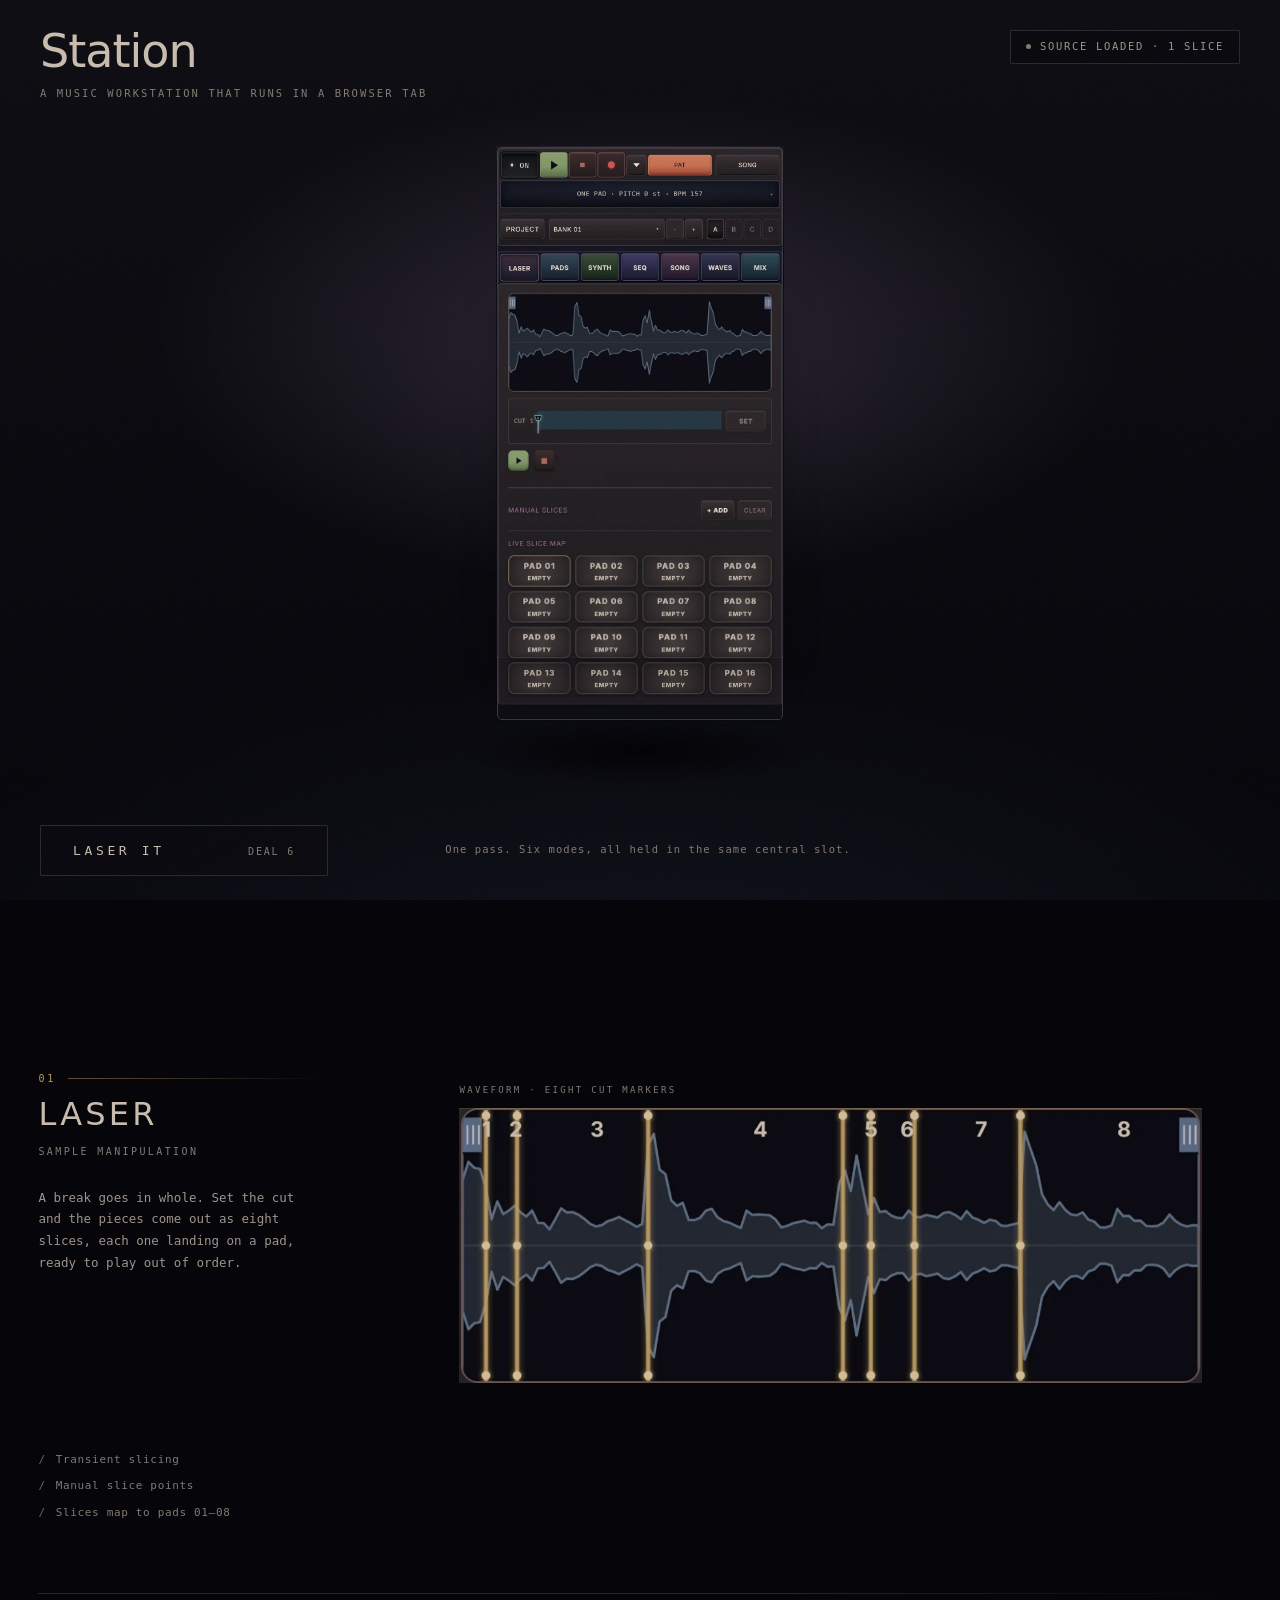
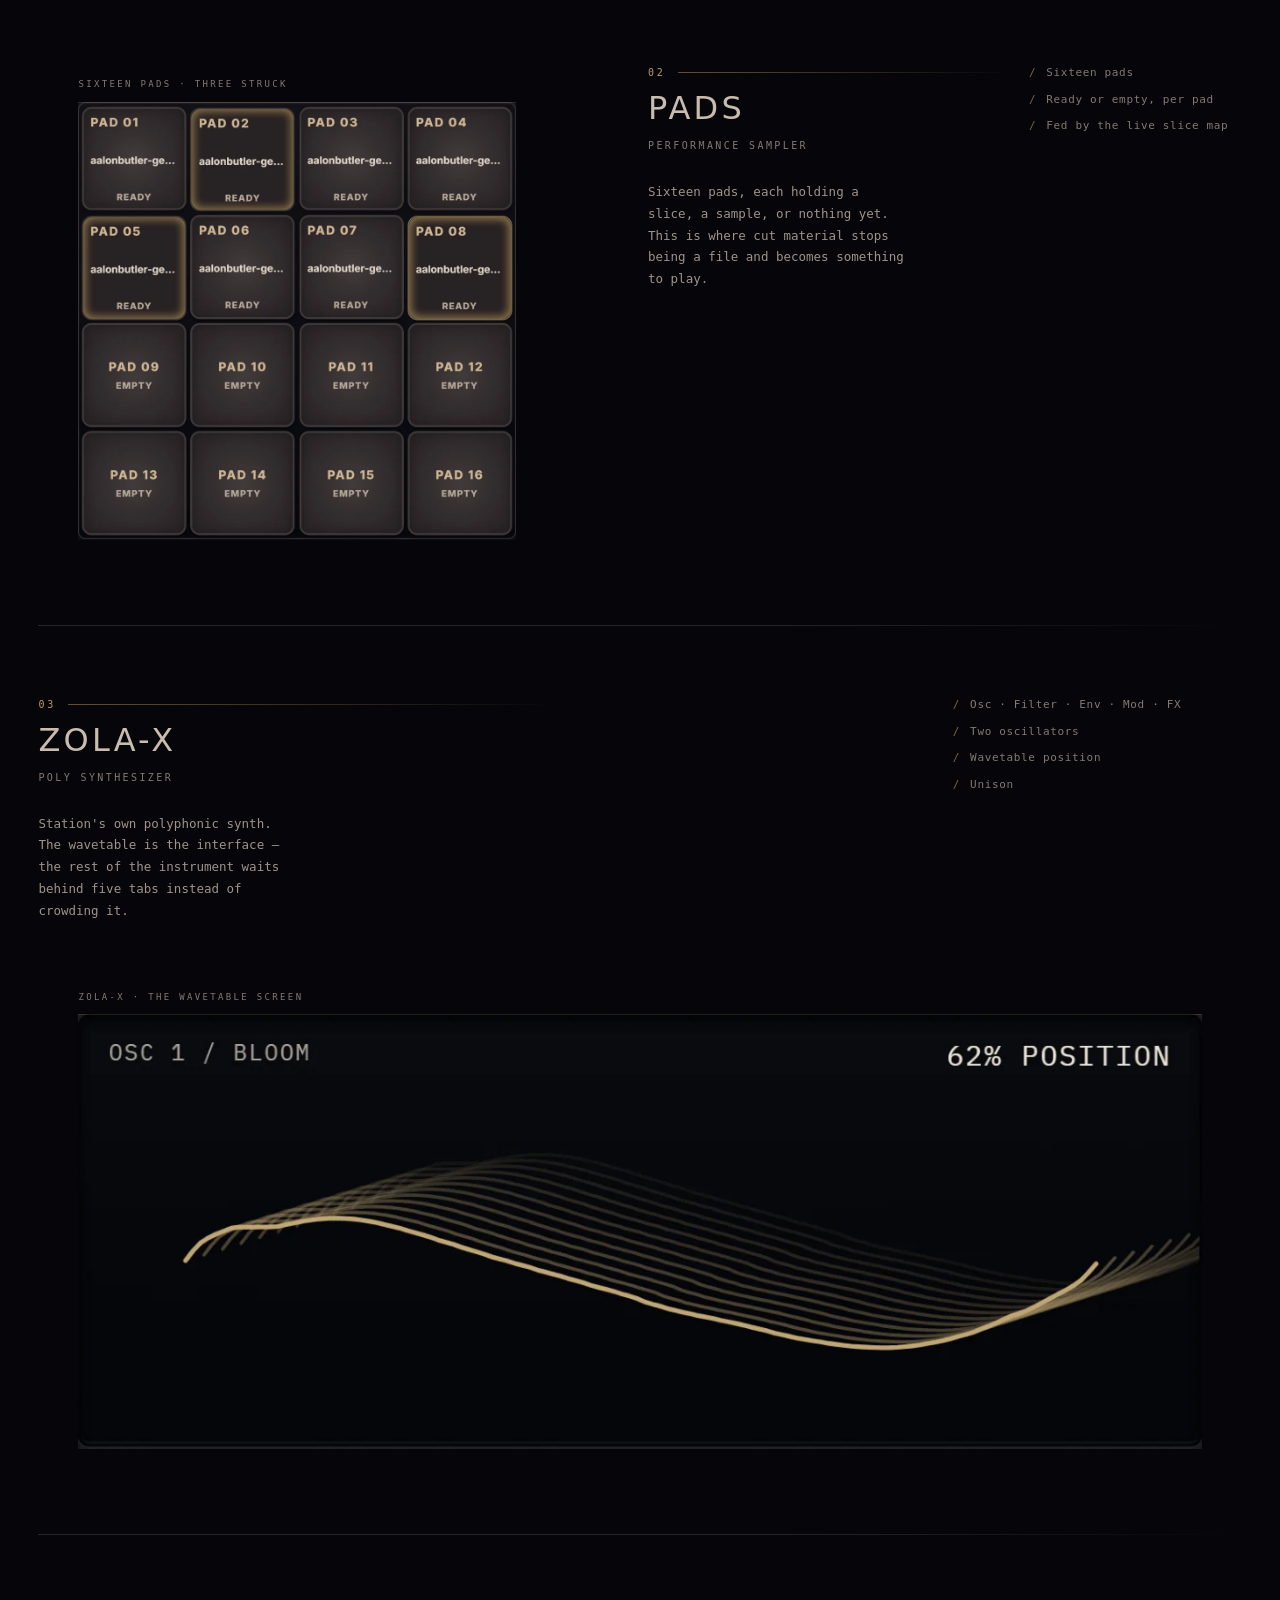
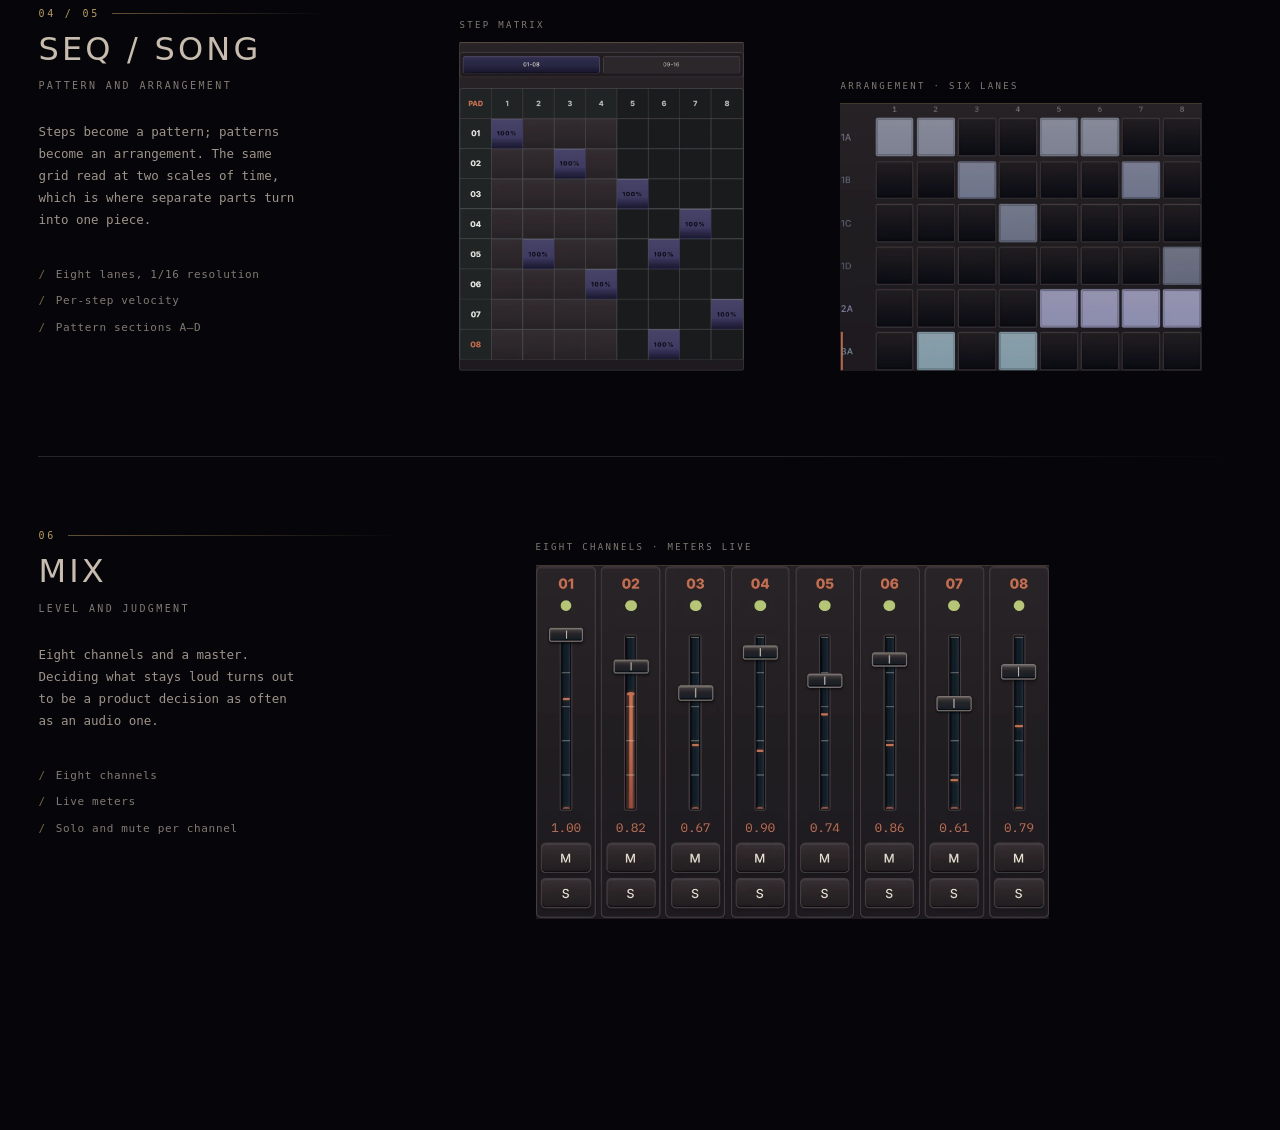
==== commit bae5c021: "Revert the hero work back to the handoff point Reverts b6ff820 and e88d74e in full. The direction wa" ====
--- a/index.html
+++ b/index.html
@@ -19,22 +19,19 @@
 <!--
   The page has two gears.
 
-  The hero is a poster, and it makes one argument: look how much is in here.
-  One closed instrument, one LASER IT, and fourteen things go across the table
-  in under a second. Nobody is meant to read them on the way past.
-
-  Each card is one thing, cut out of a real capture on that panel's own
-  boundary — the chassis is cut away, so what is left is the instrument, the
-  grid, the display itself. Several of these never appear on screen together
-  in the real app, which is the point.
-
-  Past the hero the page slows down and reads like a magazine: one module per
+  The overview is a poster: the machine, the six modules it holds, and a name
+  for each. It answers "what is this" at a glance and explains nothing. One
+  LASER IT does the whole reveal — the chassis is identical in every mode
+  capture, verified pixel by pixel, and only the area below the view tabs
+  changes, so that area is treated as a magazine of states.
+
+  Past it the page slows down and reads like a magazine: one module per
   chapter, at reading speed, each with a screen big enough to become the real
-  working thing later.
-
-  The hero resolves through the binding 12-column grid in GRID_BIBLE.md; the
-  reading chapters retain their checkpointed placement in this hero-only pass.
-  Press Shift+G to inspect the canvas.
+  thing later.
+
+  The dealer hero resolves through the binding 12-column grid in
+  GRID_BIBLE.md; the reading chapters retain their checkpointed placement in
+  this hero-only pass. Press Shift+G to inspect the dealer canvas.
 
   TODO(content): the masthead still needs the builder's byline, and every lede
   and spec list below is provisional — written from what the captures actually
@@ -60,35 +57,31 @@
   <div class="theatre plot-host">
 
     <!--
-      The composition. Every box in it — the machine, and each module cut out
-      of it — resolves from one canonical canvas, so a piece can hold the left
-      rail, stand in its own air, or run off the right edge and still be
-      exactly on the grid. Nothing is rotated and nothing overlaps: irregular
-      corridors do the separating, three shared axes do the holding together.
+      The overview. .plot resolves every child's box from the column step, so a
+      module can start on column 11, stand in its own air, or run off the
+      viewport edge and still be exactly on the grid. Nothing here is rotated
+      or in perspective, and no two modules overlap: three empty corridors do
+      the separating, shared lines do the holding together.
     -->
     <div class="plot station" id="plot">
 
-      <figure class="object">
+      <figure class="object placed">
         <div class="rig">
           <div class="frame" role="img"
                aria-label="Station shown as one tall instrument: transport row, readout, project and bank row, the seven view tabs, a waveform display, the CUT slider and a sixteen-pad slice map.">
 
             <!--
-              Eight bands, every one of them a full copy of the capture windowed
-              to its own slice of it, so untouched they tile the frame exactly
-              and read as one screen. Each cut falls in a real gap between
-              Station's chassis modules, measured off the source, so no control
-              is bisected. At the flash they separate and go.
+              Five stationary bands keep only the chassis above the mode slot and
+              its physical foot below. The core is no longer baked into these image
+              slices: the six real deck nodes complete that gap while intact, then
+              leave it one by one.
             -->
             <div class="slices">
-              <div class="slice chop chop--1 slice--first" style="--i:1"><i class="face face--before"></i><i class="face face--after"></i></div>
-              <div class="slice chop chop--2" style="--i:2"><i class="face face--before"></i><i class="face face--after"></i></div>
-              <div class="slice chop chop--3" style="--i:3"><i class="face face--before"></i><i class="face face--after"></i></div>
-              <div class="slice chop chop--4" style="--i:4"><i class="face face--before"></i><i class="face face--after"></i></div>
-              <div class="slice chop chop--5" style="--i:5"><i class="face face--before"></i><i class="face face--after"></i></div>
-              <div class="slice chop chop--6" style="--i:6"><i class="face face--before"></i><i class="face face--after"></i></div>
-              <div class="slice chop chop--7" style="--i:7"><i class="face face--before"></i><i class="face face--after"></i></div>
-              <div class="slice chop chop--8 slice--last" style="--i:8"><i class="face face--before"></i><i class="face face--after"></i></div>
+              <div class="slice slice--chassis chop chop--1 slice--first" style="--i:1"><i class="face face--before"></i><i class="face face--after"></i></div>
+              <div class="slice slice--chassis chop chop--2" style="--i:2"><i class="face face--before"></i><i class="face face--after"></i></div>
+              <div class="slice slice--chassis chop chop--3" style="--i:3"><i class="face face--before"></i><i class="face face--after"></i></div>
+              <div class="slice slice--chassis chop chop--4" style="--i:4"><i class="face face--before"></i><i class="face face--after"></i></div>
+              <div class="slice slice--chassis slice--foot slice--last" style="--i:5"><i class="face face--before"></i><i class="face face--after"></i></div>
             </div>
 
             <!-- the laser: target brackets, one travelling beam, seven cuts -->
@@ -140,85 +133,76 @@
         </div>
 
         <figcaption class="visually-hidden">
-          Station with one central slot holding six states of the same machine:
+          Station with one central deck holding six states of the same machine:
           laser, pads, synth, seq, song and mix. The same six layers leave that
-          slot, each cut down to the part of itself that matters, and the
-          emptied chassis closes over the gap they came out of.
+          slot and expose the empty chassis behind them.
         </figcaption>
       </figure>
 
       <!--
-        THE DEAL
-
-        Fourteen cards, and every one of them is one thing: an instrument, a
-        grid, a display, a control group. Not Station with a different tab open
-        fourteen times — the chassis is cut away, so what is left is the thing
-        itself. Several of these never appear on screen together in the real
-        app, which is the point: one machine holds all of it.
-
-        Each card is a real crop of a real capture, taken on that panel's own
-        boundary. tools/derive-cards.mjs carries the rectangles and how they
-        were measured; media/station/cards/MANIFEST.json records what was cut.
-
-        Position, size, launch order and trajectory are in styles/station.css
-        and frozen in GRID_BIBLE.md section 19. Nothing here is random.
+        One physical deck, not Station plus six copies. All six cards occupy
+        the same core-sized box in the intact state. JS launches these exact
+        nodes in narrative order; removing the top card exposes the next node
+        underneath and the empty slot bed is revealed after MIX.
+
+        --c / --s / --py are the authored final landing contract. At canonical
+        1440 they resolve through the 12-column geometry in GRID_BIBLE.md.
+        --n is launch order; timing and trajectory remain motion variables.
       -->
-      <ul class="deck" id="deck" aria-hidden="true">
-
-        <li class="card card--laser-waveform" data-card="laser-waveform" style="--n:0">
-          <i class="card__face" role="img" aria-label="The loaded break, cut into eight slices, with a marker on every cut."></i>
-        </li>
-
-        <li class="card card--synth-zola-x" data-card="synth-zola-x" style="--n:1">
-          <i class="card__face" role="img" aria-label="ZOLA-X, a polyphonic wavetable synthesizer, showing its wavetable."></i>
-        </li>
-
-        <li class="card card--pads-grid" data-card="pads-grid" style="--n:2">
-          <i class="card__face" role="img" aria-label="The sixteen-pad performance grid, eight pads loaded."></i>
-        </li>
-
-        <li class="card card--mix-channels" data-card="mix-channels" style="--n:3">
-          <i class="card__face" role="img" aria-label="The mixer: eight channel strips with live meters, solo and mute."></i>
-        </li>
-
-        <li class="card card--seq-matrix" data-card="seq-matrix" style="--n:4">
-          <i class="card__face" role="img" aria-label="The step sequencer: eight pads against sixteen steps."></i>
-        </li>
-
-        <li class="card card--synth-bassic" data-card="synth-bassic" style="--n:5">
-          <i class="card__face" role="img" aria-label="BASSIC: two oscillators, a sub, and a filter, for bass and leads."></i>
-        </li>
-
-        <li class="card card--laser-slices" data-card="laser-slices" style="--n:6">
-          <i class="card__face" role="img" aria-label="The live slice map: eight slices sitting on eight pads, named and ready."></i>
-        </li>
-
-        <li class="card card--synth-monogorg" data-card="synth-monogorg" style="--n:7">
-          <i class="card__face" role="img" aria-label="MONOGORG: a mono bass synth built around drive, contour and glide."></i>
-        </li>
-
-        <li class="card card--song-arrangement" data-card="song-arrangement" style="--n:8">
-          <i class="card__face" role="img" aria-label="The arrangement: six lanes of patterns laid out across the bars."></i>
-        </li>
-
-        <li class="card card--synth-drum" data-card="synth-drum" style="--n:9">
-          <i class="card__face" role="img" aria-label="The drum synth: eight shaping faders per voice, kick and snare."></i>
-        </li>
-
-        <li class="card card--synth-picker" data-card="synth-picker" style="--n:10">
-          <i class="card__face" role="img" aria-label="The instrument menu: BASSIC, MONOGORG, ZOLA-X and the drum synth."></i>
-        </li>
-
-        <li class="card card--laser-source" data-card="laser-source" style="--n:11">
-          <i class="card__face" role="img" aria-label="Where a break comes in: choose a WAV file, or start from one of four samples."></i>
-        </li>
-
-        <li class="card card--laser-cut" data-card="laser-cut" style="--n:12">
-          <i class="card__face" role="img" aria-label="The cut control: how many slices, and the transport to audition them."></i>
-        </li>
-
-        <li class="card card--mix-bus" data-card="mix-bus" style="--n:13">
-          <i class="card__face" role="img" aria-label="Bus, FX and master routing."></i>
+      <ul class="deck" id="deck">
+
+        <li class="plate plate--laser" data-mode="laser"
+            style="--n:0; --c:9; --s:3; --py:256px; --r:-1.8deg; --z:7; --flight:440ms; --bend-x:18px; --bend-y:-34px; --mid-r:-3.2deg">
+          <i class="plate__face"></i>
+          <p class="tag tag--before">
+            <span class="tag__n">01</span>
+            <span class="tag__name">Laser</span>
+          </p>
+        </li>
+
+        <li class="plate plate--pads" data-mode="pads"
+            style="--n:1; --c:5; --s:2; --py:0px; --r:-1.2deg; --z:4; --flight:400ms; --bend-x:30px; --bend-y:-26px; --mid-r:2.8deg">
+          <i class="plate__face"></i>
+          <p class="tag tag--inside">
+            <span class="tag__n">02</span>
+            <span class="tag__name">Pads</span>
+          </p>
+        </li>
+
+        <li class="plate plate--synth" data-mode="synth"
+            style="--n:2; --c:1; --s:3; --py:80px; --r:1.1deg; --z:3; --flight:480ms; --bend-x:-34px; --bend-y:-44px; --mid-r:-2.6deg">
+          <i class="plate__face"></i>
+          <p class="tag tag--inside">
+            <span class="tag__n">03</span>
+            <span class="tag__name">Synth</span>
+          </p>
+        </li>
+
+        <li class="plate plate--seq" data-mode="seq"
+            style="--n:3; --c:7; --s:2; --py:368px; --r:-0.6deg; --z:8; --flight:380ms; --bend-x:-18px; --bend-y:30px; --mid-r:2.2deg">
+          <i class="plate__face"></i>
+          <p class="tag tag--inside">
+            <span class="tag__n">04</span>
+            <span class="tag__name">Seq</span>
+          </p>
+        </li>
+
+        <li class="plate plate--song" data-mode="song"
+            style="--n:4; --c:4; --s:3; --py:320px; --r:0.7deg; --z:5; --flight:420ms; --bend-x:32px; --bend-y:22px; --mid-r:-2.4deg">
+          <i class="plate__face"></i>
+          <p class="tag tag--after">
+            <span class="tag__n">05</span>
+            <span class="tag__name">Song</span>
+          </p>
+        </li>
+
+        <li class="plate plate--mix" data-mode="mix"
+            style="--n:5; --c:8; --s:2; --py:16px; --r:1.5deg; --z:6; --flight:450ms; --bend-x:-10px; --bend-y:-38px; --mid-r:3.4deg">
+          <i class="plate__face"></i>
+          <p class="tag">
+            <span class="tag__n">06</span>
+            <span class="tag__name">Mix</span>
+          </p>
         </li>
 
       </ul>
@@ -228,10 +212,10 @@
   <div class="controls grid">
     <button class="trigger" id="laserIt" type="button" style="--c:1; --s:3">
       <span class="trigger__label" id="triggerLabel">Laser it</span>
-      <span class="trigger__meta" id="triggerMeta">open it up</span>
+      <span class="trigger__meta" id="triggerMeta">cut 8</span>
       <span class="trigger__charge" aria-hidden="true"></span>
     </button>
-    <p class="hint" id="hint" style="--c:5; --s:6">One instrument. Cut it open and see what it is holding.</p>
+    <p class="hint" id="hint" style="--c:5; --s:6">One pass. Six modes, all held in the same central slot.</p>
   </div>
 
   <a class="scroll-cue" id="scrollCue" href="#ch-laser-title" aria-label="Continue to the Laser chapter">
@@ -255,25 +239,6 @@
   with the working thing. Each capture has a partner state already sitting in
   assets/station/current/details/ for exactly that — pads at rest, meters idle,
   waveform uncut, wavetable sounding.
-
-  THIS IS WHERE THE INTERACTIVE WORK LANDS.
-
-  prototypes/station-interactions/ holds five working, dependency-free
-  micro-interactions built for exactly these chapters. They are deliberately
-  NOT used in the hero: up there the pieces are a composition and must stay
-  still. Down here they are the subject, and the reader has stopped to look.
-
-     data-demo="laser"   <-  lab #laser   pointer playhead, slice confirmation
-     data-demo="pads"    <-  lab #pads    rubber travel, edge-constrained light
-     data-demo="zola-x"  <-  lab #zola    one display-linked control per view
-     data-demo="seq"     <-  lab #seq     step toggles, optional playhead
-     data-demo="mix"     <-  lab #mixer   signal-shaped meter envelopes
-     data-demo="song"        no lab counterpart yet
-
-  The lab runs standalone — see its README. Mounting it here is its own task:
-  lift lab.css/lab.js into the site's token set, keep each experiment behind
-  the .demo__screen it belongs to, and let the still stay as the no-JS and
-  reduced-motion fallback. Do not delete or flatten the lab to do it.
 -->
 <div class="chapters">
 
--- a/styles/site.css
+++ b/styles/site.css
@@ -543,10 +543,17 @@
 }
 
 @media (max-width: 560px) {
+  .stage { gap: 12px; padding: 16px var(--grid-margin); }
+  .masthead { flex-direction: column; gap: 11px; }
   .wordmark { font-size: clamp(26px, 8vw, 34px); }
   .tagline { margin-top: 9px; font-size: 9.5px; letter-spacing: .12em; }
   .readout { padding: 7px 12px; font-size: 9.5px; letter-spacing: .1em; }
   .trigger { padding: 14px 22px; gap: 14px; min-width: 0; width: 100%; letter-spacing: .2em; }
+  /* less room below, more room beside: the layers drift wider instead */
+  .chop--1 { --dxf: -.115; } .chop--2 { --dxf: -.05; }
+  .chop--3 { --dxf:  .045; } .chop--4 { --dxf:  .11; }
+  .chop--5 { --dxf: -.095; } .chop--6 { --dxf: -.025; }
+  .chop--7 { --dxf:  .07; }  .chop--8 { --dxf:  .13; }
 }
 
 /* coarse pointers: no hover affordance to lean on */
@@ -574,17 +581,7 @@
 }
 
 /* ===========================================================================
-   THE HERO SHELL
-
-   Three bands: the strip, the composition, the control row. All three take
-   their horizontal edges from the same rail, so the wordmark, the machine and
-   the trigger stand on shared lines.
-
-   --chrome is everything in the stage that is not the composition: padding,
-   the strip, the two gaps and the control row. styles/station.css subtracts
-   it from the viewport height to decide how large the plate can be before it
-   has to scale as one object. It is measured against the real page, not
-   guessed; tools/measure-hero.mjs re-checks it.
+   DEALER HERO CANVAS
 
    GRID-EXCEPTION: this task is explicitly HERO-only. The checkpointed reading
    chapters below retain their existing 16-track placements until their own
@@ -596,25 +593,43 @@
   --gutter: 16px;
   --hero-width: min(1328px, calc(100vw - 80px));
   --hero-rail: max(40px, calc((100vw - 1328px) / 2));
-  --chrome: 204px;
-  display: grid;
-  grid-template-rows: auto minmax(0, 1fr) auto;
-  gap: clamp(10px, 1.8vh, 20px);
-  min-height: 100svh;
-  padding: 24px var(--hero-rail) 20px;
+  /* Canonical geometry lives at 1000px tall. Below that, the same authored
+     spans and rows fit continuously into the real browser height. The cards
+     remain centred inside their grid spans, so scene fitting never invents a
+     second set of off-grid landing coordinates. */
+  --scene-fit: clamp(.72, calc((100svh - 160px) / 840px), 1);
+  display: block;
+  min-height: 720px;
+  height: max(100svh, 720px);
+  padding: 30px var(--hero-rail) 24px;
   overflow: hidden;
 }
 
-.stage .masthead { position: relative; z-index: 120; }
+.stage .masthead {
+  position: relative;
+  z-index: 120;
+  width: var(--hero-width);
+}
 
 .stage .theatre {
-  display: grid;
-  grid-template-columns: minmax(0, 1fr);
-  align-content: center;
+  position: absolute;
+  inset: 96px auto auto var(--hero-rail);
+  display: block;
+  width: var(--hero-width);
+  height: 780px;
   min-height: 0;
 }
 
-.stage .controls { position: relative; z-index: 130; padding: 0; }
+.stage .station { width: 100%; }
+
+.stage .controls {
+  position: absolute;
+  z-index: 130;
+  left: var(--hero-rail);
+  bottom: 24px;
+  width: var(--hero-width);
+  padding: 0;
+}
 
 [data-state="dealing"] .readout,
 [data-state="released"] .readout { color: var(--sand); border-color: rgba(185, 154, 98, .3); }
@@ -633,7 +648,7 @@
   position: absolute;
   z-index: 140;
   left: 50%;
-  bottom: 26px;
+  bottom: 20px;
   display: grid;
   place-items: center;
   width: 32px;
@@ -668,11 +683,16 @@
     --grid-cols: 8;
     --hero-width: calc(100vw - 64px);
     --hero-rail: 32px;
+    min-height: 768px;
+    height: max(100svh, 768px);
   }
+  .stage .theatre { top: 136px; height: 840px; }
   .stage .masthead__object { grid-column: 1 / span 4; }
   .stage .readout { grid-column: 6 / span 3; }
   .stage .trigger { grid-column: 1 / span 3; }
   .stage .hint { grid-column: 4 / span 5; }
+  [data-state="dealing"] .controls,
+  [data-state="released"] .controls { opacity: 0; visibility: hidden; }
 }
 
 @media (max-width: 767px) {
@@ -681,14 +701,21 @@
     --gutter: 12px;
     --hero-width: calc(100vw - 40px);
     --hero-rail: 20px;
+    --scene-fit: 1;
+    min-height: 1490px;
+    height: 1490px;
     padding-top: 20px;
   }
+  .stage .theatre { top: 144px; height: 1320px; }
   .stage .masthead { row-gap: 12px; }
   .stage .masthead__object,
   .stage .readout { grid-column: 1 / span 4; }
   .stage .readout { grid-row: 2; justify-self: start; }
+  .stage .controls { bottom: auto; top: 552px; }
   .stage .trigger { grid-column: 1 / span 4; }
   .stage .hint { display: none; }
+  [data-state="dealing"] .controls,
+  [data-state="released"] .controls { opacity: 0; visibility: hidden; }
 }
 
 @media (prefers-reduced-motion: reduce) {
@@ -697,8 +724,8 @@
   /* Development/review escape hatch: ?motion=on lets the authored dealer be
      inspected on a machine whose OS preference is reduced motion. Normal page
      loads continue to respect that preference. */
-  .force-motion .card.is-out { animation-duration: var(--flight) !important; }
-  .force-motion .card.is-back { animation-duration: 260ms !important; }
+  .force-motion .plate.is-launching { animation-duration: var(--flight) !important; }
+  .force-motion .plate.is-returning { animation-duration: 280ms !important; }
   .force-motion [data-state="slicing"] .beam { display: block; animation-duration: var(--t-sweep) !important; }
   .force-motion .flash { display: block; animation-duration: var(--t-flash) !important; }
   .force-motion .scroll-cue { transition-duration: 180ms !important; }
--- a/styles/station.css
+++ b/styles/station.css
@@ -1,112 +1,108 @@
 /* ===========================================================================
-   website — Station HERO: the machine opened, and dealt
-
-   One closed instrument. Press LASER IT and the same cut Station performs on a
-   sample is performed on Station itself: one flash, the machine delaminates
-   along its own seams, and everything it was holding goes across the table at
-   once, fast, the way a dealer throws.
-
-   Fourteen cards. Each one is ONE thing — an instrument, a grid, a display, a
-   control group — cut out of a real capture on that panel's own boundary. Not
-   the same chassis fourteen times with a different tab open: the chassis is
-   cut away, and several of these never appear on screen together in the real
-   app. That is the whole argument the scene is making.
-
-   The machine does not survive the cut. Its eight bands separate and go while
-   the first cards are still in the air, so nothing is left standing in the
-   middle of its own contents.
-
-   MECHANISM
-
-     .slice   eight bands, each a full copy of the capture windowed to its own
-              slice of it. Untouched they tile the frame exactly and read as
-              one screen.
-     .card    positioned at its landing rectangle and animated FROM the
-              machine, never towards a computed target: the flight is a
-              transform back to identity, so the frame that was solved is the
-              frame the browser paints and it cannot drift.
-
-   GEOMETRY
-
-   Each breakpoint family owns a canonical canvas and its own deal —
-   GRID_BIBLE.md section 14 — and every authored number is in that canvas's
-   units. --u turns one canonical unit into real pixels, so the whole table
-   scales as one plate rather than reflowing into a second composition.
-
-   Desktop canvas is 1328 x 800: the binding 12-column content width at 1440,
-   and 50 rows of the 16px lattice. Station stands dead centre of it, which is
-   also the point every card comes out of.
-
-   The frozen frame, with measured validation, is GRID_BIBLE.md section 19.
+   website — Station dealer HERO
+
+   The chassis and the deck are separate physical layers. The chassis keeps
+   only the controls above the mode slot and the foot below it. The six mode
+   cards are the content that completes Station at rest; those same DOM nodes
+   leave the slot, so an outgoing mode cannot remain duplicated in the center.
+
+   Canonical 1440 geometry follows GRID_BIBLE.md:
+     canvas 1440 · rails 56 · 12 × 96 columns · 16 gutters
+     source deck c5 / span 3 · final widths S2 / M3 / L4
    ========================================================================== */
 
 .station {
-  --canvas-w: 1328;
-  --canvas-h: 800;
-  --u: calc(100cqw / var(--canvas-w));
-
-  /* --- the machine ------------------------------------------------------ */
-  --ar-frame: 1.9955654;      /* 900 / 451 */
-  --frame-x: 504;             /* centred, so the deal comes from the true centre */
-  --frame-y: 80;
-  --frame-w-c: 320;           /* span 3 */
-  --frame-h-c: 638.58;
-  --deal-x: 664;              /* the point everything comes out of */
-  --deal-y: 399;
-
-  /* the chassis bands window a full copy of the capture, so they need these
-     two as resolved lengths rather than canonical numbers */
-  --frame-w: calc(var(--frame-w-c) * var(--u));
-  --frame-h: calc(var(--frame-h-c) * var(--u));
-
-  /* --- the deal --------------------------------------------------------- */
-  --hold: .30;                /* how big a card is while still inside */
-  --ease-deal: cubic-bezier(.16, .72, .19, 1);
-
-  position: relative;
-  container-type: inline-size;
-  width: max(320px, min(100%, calc((100svh - var(--chrome, 200px)) * var(--canvas-w) / var(--canvas-h))));
-  aspect-ratio: var(--canvas-w) / var(--canvas-h);
-  margin-inline: auto;
-}
-
-/* ==========================================================================
-   THE MACHINE
-   ========================================================================== */
-
+  --ar-frame: 1.995565;       /* 900 / 451 */
+  --ar-plate: 1.283333;       /* derived 720 × 924 core crop */
+  --core-c: 5;
+  --core-s: 3;
+  --source-nudge: calc(var(--cs) / 2);
+  --object-y: 32px;
+  --frame-w: calc(var(--core-s) * var(--cs) - var(--gutter));
+  --frame-h: calc(var(--frame-w) * var(--ar-frame));
+  --core-y: calc(var(--frame-h) * .24589);
+  --core-h: calc(var(--frame-h) * .64300);
+  --source-x: calc((var(--core-c) - 1) * var(--cs) + var(--source-nudge));
+  --source-y: calc(var(--object-y) + var(--core-y));
+  --source-w: var(--frame-w);
+  --source-h: calc(var(--source-w) * var(--ar-plate));
+  --source-fit-x: calc((var(--source-w) - var(--source-w) * var(--scene-fit)) / 2);
+  --source-fit-y: calc(var(--core-y) * (var(--scene-fit) - 1));
+  --empty-fit: calc(var(--scene-fit) * .56);
+  --empty-shift-x: calc((var(--source-w) - var(--source-w) * var(--empty-fit)) / 2);
+  --gap: calc(var(--frame-h) * .024);
+  height: 780px;
+}
+
+/* The full instrument is centered before the cut. Its top and foot stay as
+   chassis after the cards leave; the dark bay between them is the empty slot. */
 .station .object {
-  position: absolute;
-  left: calc(var(--frame-x) * var(--u));
-  top: calc(var(--frame-y) * var(--u));
-  width: var(--frame-w);
-  height: var(--frame-h);
-  z-index: 10;
-  margin: 0;
-}
-
-/* The bands come apart along the seams the beam just cut, and go. They are on
-   their way out before the third card lands, so the machine is never left
-   standing empty in the middle of its own contents. */
-[data-state="dealing"] .slice,
-[data-state="released"] .slice {
+  --c: var(--core-c);
+  --s: var(--core-s);
+  --py: var(--object-y);
+  --ar: var(--ar-frame);
+  --nudge: var(--source-nudge);
+  z-index: 20;
+  opacity: 1;
+  transform: translate3d(var(--source-fit-x), 0, 0) scale(var(--scene-fit));
+  transform-origin: 0 0;
+  transition: transform 140ms cubic-bezier(.2, .9, .25, 1), opacity 140ms ease;
+}
+
+.station .frame::before {
+  content: "";
+  position: absolute;
+  z-index: -1;
+  left: 0;
+  top: var(--core-y);
+  width: 100%;
+  height: var(--core-h);
+  border-inline: 1px solid rgba(90, 82, 96, .24);
+  background:
+    linear-gradient(90deg, rgba(255,255,255,.025), transparent 8% 92%, rgba(255,255,255,.02)),
+    linear-gradient(180deg, #06060a, #0a0910 58%, #06060a);
+  box-shadow: inset 0 12px 24px rgba(0,0,0,.52), inset 0 -10px 22px rgba(0,0,0,.4);
+  transform-origin: 50% 50%;
+  transition: transform 140ms cubic-bezier(.2, .9, .25, 1), opacity 140ms ease;
+}
+
+.slice--foot { --t: .8888889; --h: .1111111; }
+
+/* The old cut spread is intentionally suppressed here. LASER IT is now the
+   fast dealer prelude; exploding the chassis first would reintroduce a second
+   visual event and obscure the single-slot mechanism. */
+[data-state="sliced"] .rig,
+[data-state="dealing"] .rig,
+[data-state="released"] .rig,
+[data-state="closing"] .rig { transform: none; }
+
+[data-state="dealing"] .slice--chassis,
+[data-state="released"] .slice--chassis { opacity: .54; }
+
+/* Once MIX clears the source, the chassis resolves into evidence rather than
+   a second hero object. It keeps the same physical bands and central seam,
+   but settles to a quiet, ruler-centred remnant before the cue appears. */
+[data-state="released"] .station .object {
+  opacity: .34;
   transform:
-    translate3d(var(--dx), calc((var(--i) - 4.5) * 10px), var(--dz))
-    rotate(var(--rz));
-  opacity: 0;
-  transition:
-    transform 460ms var(--ease-open) calc((var(--i) - 1) * 14ms),
-    opacity 260ms ease calc(60ms + (var(--i) - 1) * 20ms);
+    translate3d(var(--empty-shift-x), calc(96px * var(--scene-fit)), 0)
+    scale(var(--empty-fit));
+}
+
+[data-state="released"] .station .frame::before {
+  opacity: .42;
+  transform: scaleY(.32);
 }
 
 [data-state="dealing"] .cast,
-[data-state="released"] .cast { opacity: 0 }
-
-[data-state="dealing"] .station .object,
-[data-state="released"] .station .object { pointer-events: none }
-
-/* ==========================================================================
-   THE CARDS
-   ========================================================================== */
+[data-state="released"] .cast {
+  opacity: .18;
+  transform: translate(-50%, -5%) scale(1.04, .62);
+}
+
+/* --------------------------------------------------------------------------
+   ONE CENTRAL DECK
+   -------------------------------------------------------------------------- */
 
 .deck {
   list-style: none;
@@ -116,197 +112,237 @@
   margin: 0;
   padding: 0;
   pointer-events: none;
-}
-
-.card {
-  position: absolute;
-  left: calc(var(--x) * var(--u));
-  top: calc(var(--y) * var(--u));
-  width: calc(var(--w) * var(--u));
-  aspect-ratio: var(--ar);
-  z-index: calc(20 + var(--n));
-  opacity: 0;
-  transform-origin: 50% 50%;
-  will-change: transform, opacity;
-
-  /* the vector from this card's own centre back to the machine */
-  --card-cx: calc(var(--x) + var(--w) / 2);
-  --card-cy: calc(var(--y) + var(--w) / var(--ar) / 2);
-  --dx: calc((var(--deal-x) - var(--card-cx)) * var(--u));
-  --dy: calc((var(--deal-y) - var(--card-cy)) * var(--u));
-
-  transform: translate3d(var(--dx), var(--dy), 0) scale(var(--hold));
-}
-
-.card__face {
+  isolation: isolate;
+}
+
+.plate {
+  --span-w: calc(var(--s) * var(--cs) - var(--gutter));
+  --final-w: calc(var(--span-w) * var(--scene-fit));
+  --deal-scale: calc(var(--final-w) / var(--source-w));
+  --target-x: calc(
+    (var(--c) - 1) * var(--cs) + (var(--span-w) - var(--final-w)) / 2
+  );
+  --target-y: calc(var(--py) * var(--scene-fit));
+  --tx: calc(var(--target-x) - var(--source-x));
+  --ty: calc(var(--target-y) - var(--source-y));
+  --mid-x: calc(var(--source-fit-x) + (var(--tx) - var(--source-fit-x)) * .76 + var(--bend-x));
+  --mid-y: calc(var(--source-fit-y) + (var(--ty) - var(--source-fit-y)) * .72 + var(--bend-y));
+  --mid-scale: calc(var(--scene-fit) + (var(--deal-scale) - var(--scene-fit)) * .72);
+
+  position: absolute;
+  left: var(--source-x);
+  top: var(--source-y);
+  width: var(--source-w);
+  height: var(--source-h);
+  z-index: calc(70 - var(--n));
+  opacity: 1;
+  visibility: visible;
+  transform: translate3d(var(--source-fit-x), var(--source-fit-y), 0) scale(var(--scene-fit)) rotate(0deg);
+  transform-origin: 0 0;
+  will-change: transform;
+}
+
+/* GRID-EXCEPTION: the 1px inset is a raster containment guard, not authored
+   layout geometry. It prevents a lower transparent WebP edge from peeking
+   outside the active card while preserving the same six physical DOM nodes. */
+.plate:not(:first-child):not(.is-launching):not(.is-landed):not(.is-returning) {
+  clip-path: inset(1px);
+}
+
+.plate__face {
   position: absolute;
   inset: 0;
+  overflow: hidden;
   background-color: var(--ink-1);
   background-repeat: no-repeat;
   background-position: 0 0;
   background-size: 100% 100%;
-  /* a card lying on a table, not an image pasted onto one */
-  box-shadow:
-    inset 0 1px 0 rgba(255, 255, 255, .05),
-    0 2px 3px rgba(0, 0, 0, .5),
-    0 16px 34px rgba(0, 0, 0, .46);
-}
-
-.card.is-out { animation: deal var(--flight) var(--ease-deal) both }
-.card.is-landed { opacity: 1; transform: none; will-change: auto }
-
-/* Out of the machine, a short arc, then square on the table. The rotation
-   lives only in the flight: a dealer's hand is loose, the table is not. */
-@keyframes deal {
+  box-shadow: 0 1px 0 rgba(255,255,255,.04), 0 16px 32px rgba(0,0,0,.22);
+}
+
+/* LASER is required for first paint; the five lower cards are fetched at idle
+   or at the first sign of intent by scripts/laser.js. */
+.plate--laser .plate__face {
+  background-image: url("../media/station/final/station-mode-laser-loaded.webp");
+}
+
+.plate--laser .plate__face::after {
+  content: "";
+  position: absolute;
+  inset: 0;
+  opacity: 0;
+  background: url("../media/station/final/station-mode-laser.webp") 0 0 / 100% 100% no-repeat;
+  transition: opacity 70ms linear;
+}
+
+[data-state="slicing"] .plate--laser .plate__face::after,
+[data-state="dealing"] .plate--laser .plate__face::after,
+[data-state="released"] .plate--laser .plate__face::after { opacity: 1; }
+
+.deck-ready .plate--pads  .plate__face { background-image: url("../media/station/final/station-mode-pads.webp"); }
+.deck-ready .plate--synth .plate__face { background-image: url("../media/station/final/station-mode-synth.webp"); }
+.deck-ready .plate--seq   .plate__face { background-image: url("../media/station/final/station-mode-seq.webp"); }
+.deck-ready .plate--song  .plate__face { background-image: url("../media/station/final/station-mode-song.webp"); }
+.deck-ready .plate--mix   .plate__face { background-image: url("../media/station/final/station-mode-mix.webp"); }
+
+/* Once a card leaves the chassis, dissolve its unused lower panel exactly as
+   the checkpointed component treatment did. Inside the slot it stays solid so
+   six equal physical layers cover one another without seams. */
+.plate.is-launching .plate__face,
+.plate.is-landed .plate__face {
+  -webkit-mask-image: linear-gradient(to bottom, #000 0 86%, transparent 100%);
+          mask-image: linear-gradient(to bottom, #000 0 86%, transparent 100%);
+}
+
+.plate.is-launching {
+  z-index: calc(80 + var(--n));
+  animation: dealer-flight var(--flight) cubic-bezier(.18, .76, .2, 1) both;
+}
+
+.plate.is-landed {
+  z-index: var(--z);
+  transform: translate3d(var(--tx), var(--ty), 0) scale(var(--deal-scale)) rotate(var(--r));
+  will-change: auto;
+}
+
+.plate.is-returning {
+  z-index: calc(90 + var(--n));
+  animation: dealer-return 280ms cubic-bezier(.42, 0, .55, 1) both;
+}
+
+@keyframes dealer-flight {
   0% {
-    opacity: 0;
-    transform: translate3d(var(--dx), var(--dy), 0) scale(var(--hold)) rotate(var(--spin));
-  }
-  16% { opacity: 1 }
-  58% {
     transform:
-      translate3d(calc(var(--dx) * .30 + var(--bend-x) * var(--u)),
-                  calc(var(--dy) * .30 + var(--bend-y) * var(--u)), 0)
-      scale(.86)
-      rotate(calc(var(--spin) * .38));
-  }
-  100% { opacity: 1; transform: none }
-}
-
-.card.is-back { animation: undeal 260ms cubic-bezier(.5, 0, .6, 1) both }
-@keyframes undeal {
-  from { opacity: 1; transform: none }
-  to   { opacity: 0; transform: translate3d(var(--dx), var(--dy), 0) scale(var(--hold)) }
-}
-
-/* ==========================================================================
-   THE DESKTOP DEAL — canonical 1328 x 800
-
-   --x/--y  landing rectangle, canonical units, origin at the canvas top-left
-   --w      landing width, always W(n) = 112n - 16
-   --ar     the derived file's own aspect; the height follows from it
-   --n      launch order, carried on the element, and the stacking order
-   --spin   how loose the throw is; it is zero by the time the card lands
-   ========================================================================== */
-
-.card--laser-waveform   { --x:    0; --y:  16; --w: 544; --ar: 2.9013; --flight: 380ms; --spin: -5deg; --bend-x: -26; --bend-y: -34 }
-.card--synth-zola-x     { --x:  672; --y: 400; --w: 320; --ar:  .8388; --flight: 400ms; --spin:  4deg; --bend-x:  30; --bend-y:  26 }
-.card--pads-grid        { --x:  224; --y: 288; --w: 208; --ar: 1.0256; --flight: 340ms; --spin: -6deg; --bend-x: -34; --bend-y:  14 }
-.card--mix-channels     { --x: 1120; --y: 304; --w: 320; --ar: 1.2379; --flight: 400ms; --spin:  5deg; --bend-x:  36; --bend-y:  -8 }
-.card--seq-matrix       { --x:  784; --y: 128; --w: 208; --ar:  .9306; --flight: 340ms; --spin:  6deg; --bend-x:  22; --bend-y: -30 }
-.card--synth-bassic     { --x: 1008; --y:  48; --w: 208; --ar:  .8046; --flight: 400ms; --spin:  5deg; --bend-x:  32; --bend-y: -28 }
-.card--laser-slices     { --x:  336; --y: 624; --w: 320; --ar: 1.9753; --flight: 360ms; --spin: -4deg; --bend-x: -18; --bend-y:  32 }
-.card--synth-monogorg   { --x:    0; --y: 432; --w: 208; --ar:  .8157; --flight: 380ms; --spin: -6deg; --bend-x: -36; --bend-y:  18 }
-.card--song-arrangement { --x: 1008; --y: 592; --w: 208; --ar: 1.2877; --flight: 380ms; --spin:  5deg; --bend-x:  30; --bend-y:  28 }
-.card--synth-drum       { --x:  448; --y: 352; --w: 208; --ar: 1.0777; --flight: 320ms; --spin: -3deg; --bend-x: -14; --bend-y:  24 }
-.card--synth-picker     { --x:  560; --y:  64; --w: 208; --ar:  .9043; --flight: 340ms; --spin:  4deg; --bend-x:   8; --bend-y: -32 }
-.card--laser-source     { --x:  112; --y: 688; --w: 208; --ar: 2.4060; --flight: 360ms; --spin: -5deg; --bend-x: -28; --bend-y:  30 }
-.card--laser-cut        { --x: -112; --y: 224; --w: 320; --ar: 4.7473; --flight: 340ms; --spin: -4deg; --bend-x: -38; --bend-y: -12 }
-.card--mix-bus          { --x: 1120; --y:   0; --w: 320; --ar: 7.6190; --flight: 320ms; --spin:  4deg; --bend-x:  34; --bend-y: -26 }
-
-/* The art. Everything is fetched at idle or at the first sign of intent —
-   scripts/laser.js — so none of it is in the way of first paint. */
-.deck-ready .card--laser-waveform   .card__face { background-image: url("../media/station/cards/laser-waveform.webp") }
-.deck-ready .card--laser-cut        .card__face { background-image: url("../media/station/cards/laser-cut.webp") }
-.deck-ready .card--laser-slices     .card__face { background-image: url("../media/station/cards/laser-slices.webp") }
-.deck-ready .card--laser-source     .card__face { background-image: url("../media/station/cards/laser-source.webp") }
-.deck-ready .card--pads-grid        .card__face { background-image: url("../media/station/cards/pads-grid.webp") }
-.deck-ready .card--synth-picker     .card__face { background-image: url("../media/station/cards/synth-picker.webp") }
-.deck-ready .card--synth-zola-x     .card__face { background-image: url("../media/station/cards/synth-zola-x.webp") }
-.deck-ready .card--synth-bassic     .card__face { background-image: url("../media/station/cards/synth-bassic.webp") }
-.deck-ready .card--synth-monogorg   .card__face { background-image: url("../media/station/cards/synth-monogorg.webp") }
-.deck-ready .card--synth-drum       .card__face { background-image: url("../media/station/cards/synth-drum.webp") }
-.deck-ready .card--seq-matrix       .card__face { background-image: url("../media/station/cards/seq-matrix.webp") }
-.deck-ready .card--song-arrangement .card__face { background-image: url("../media/station/cards/song-arrangement.webp") }
-.deck-ready .card--mix-channels     .card__face { background-image: url("../media/station/cards/mix-channels.webp") }
-.deck-ready .card--mix-bus          .card__face { background-image: url("../media/station/cards/mix-bus.webp") }
-
-/* ==========================================================================
-   TABLET — 768 to 1199
-
-   Its own canvas and its own deal. The table is narrower and taller, so the
-   throw runs down it rather than across.
-   ========================================================================== */
+      translate3d(var(--source-fit-x), var(--source-fit-y), 0)
+      scale(var(--scene-fit))
+      rotate(0deg);
+  }
+  68% {
+    transform:
+      translate3d(var(--mid-x), var(--mid-y), 0)
+      scale(var(--mid-scale))
+      rotate(var(--mid-r));
+  }
+  100% { transform: translate3d(var(--tx), var(--ty), 0) scale(var(--deal-scale)) rotate(var(--r)); }
+}
+
+@keyframes dealer-return {
+  from { transform: translate3d(var(--tx), var(--ty), 0) scale(var(--deal-scale)) rotate(var(--r)); }
+  to   {
+    transform:
+      translate3d(var(--source-fit-x), var(--source-fit-y), 0)
+      scale(var(--scene-fit))
+      rotate(0deg);
+  }
+}
+
+/* --------------------------------------------------------------------------
+   LABELS — inherited visual voice, attached to the moving physical card
+   -------------------------------------------------------------------------- */
+
+.tag {
+  position: absolute;
+  left: 0;
+  bottom: 100%;
+  margin: 0 0 10px;
+  padding-bottom: 6px;
+  border-bottom: 1px solid rgba(185, 154, 98, .35);
+  white-space: nowrap;
+  opacity: 0;
+}
+
+.tag__n { display: block; font-size: 9px; letter-spacing: .22em; color: var(--sand-low); }
+.tag__name {
+  display: block;
+  margin-top: 3px;
+  font-family: var(--sans);
+  font-size: 14px;
+  font-weight: 300;
+  letter-spacing: .18em;
+  text-transform: uppercase;
+  color: var(--sand-mid);
+}
+
+.plate--laser .tag { border-bottom-color: var(--gold); }
+.plate--laser .tag__name { font-size: 17px; color: var(--sand); }
+
+.tag--below {
+  top: 100%; bottom: auto; margin: 10px 0 0; padding: 6px 0 0;
+  border-top: 1px solid rgba(185, 154, 98, .35); border-bottom: 0;
+}
+.tag--before { left: auto; right: 100%; top: 0; bottom: auto; margin: 0 14px 0 0; text-align: right; }
+.tag--after  { left: 100%; top: 0; bottom: auto; margin: 0 0 0 14px; }
+.tag--inside {
+  top: 16px;
+  bottom: auto;
+  left: 16px;
+  margin: 0;
+  padding: 6px 8px;
+  border: 1px solid rgba(185, 154, 98, .24);
+  background: rgba(7, 7, 11, .72);
+}
+
+.plate.is-launching .tag {
+  animation: dealer-tag-in calc(var(--flight) * .42) ease calc(var(--flight) * .48) both;
+}
+.plate.is-landed .tag { opacity: 1; }
+@keyframes dealer-tag-in { from { opacity: 0 } to { opacity: 1 } }
+
+/* --------------------------------------------------------------------------
+   BREAKPOINT-SPECIFIC LANDING MAPS
+
+   Desktop is the measured canonical contract. Tablet and mobile are authored
+   recompositions; they do not proportionally shrink the 1440 coordinates.
+   -------------------------------------------------------------------------- */
+
+@media (min-width: 1200px) and (max-width: 1439px) {
+  .station { height: 760px; --object-y: 40px; }
+}
 
 @media (min-width: 768px) and (max-width: 1199px) {
-  .station {
-    --canvas-w: 960;
-    --canvas-h: 1320;
-    /* 8 columns, step 122, W(n) = 122n - 16, rails 0/122/.../854 */
-    --frame-x: 330;
-    --frame-y: 210;
-    --frame-w-c: 300;
-    --frame-h-c: 598.67;
-    --deal-x: 480;
-    --deal-y: 509;
-    width: 100%;
-  }
-
-  .card--laser-waveform   { --x:   0; --y:    0; --w: 594 }
-  .card--mix-bus          { --x: 610; --y:   32; --w: 350 }
-  .card--synth-bassic     { --x: 732; --y:  128; --w: 228 }
-  .card--seq-matrix       { --x:   0; --y:  253; --w: 228 }
-  .card--laser-slices     { --x: 244; --y:  253; --w: 228 }
-  .card--laser-cut        { --x: 244; --y:  416; --w: 350 }
-  .card--pads-grid        { --x: 732; --y:  459; --w: 228 }
-  .card--mix-channels     { --x: 244; --y:  538; --w: 350 }
-  .card--synth-monogorg   { --x:   0; --y:  546; --w: 228 }
-  .card--synth-zola-x     { --x: 610; --y:  729; --w: 350 }
-  .card--synth-drum       { --x: 244; --y:  869; --w: 228 }
-  .card--synth-picker     { --x:   0; --y:  874; --w: 228 }
-  .card--song-arrangement { --x: 244; --y: 1105; --w: 228 }
-  .card--laser-source     { --x:   0; --y: 1150; --w: 228 }
-}
-
-/* ==========================================================================
-   MOBILE — under 768
-
-   The table is a column. Station opens near the top and the cards fall down
-   the page, alternating which rail they hold, two abreast where two fit.
-   ========================================================================== */
+  .station { --core-c: 4; --core-s: 2; --source-nudge: 0px; --object-y: 72px; height: 840px; }
+  .plate--pads  { --c: 4 !important; --s: 2 !important; --py: 0px !important; }
+  .plate--synth { --c: 1 !important; --s: 3 !important; --py: 80px !important; }
+  .plate--mix   { --c: 7 !important; --s: 2 !important; --py: 48px !important; }
+  .plate--laser { --c: 6 !important; --s: 3 !important; --py: 384px !important; }
+  .plate--seq   { --c: 4 !important; --s: 2 !important; --py: 328px !important; }
+  .plate--song  { --c: 2 !important; --s: 2 !important; --py: 544px !important; }
+}
 
 @media (max-width: 767px) {
-  .station {
-    --canvas-w: 350;
-    --canvas-h: 1560;
-    /* 4 columns, step 90.5, W(n) = 90.5n - 12, rails 0/90.5/181/271.5 */
-    --frame-x: 60;
-    --frame-y: 40;
-    --frame-w-c: 230;
-    --frame-h-c: 458.98;
-    --deal-x: 175;
-    --deal-y: 269;
-    --hold: .34;
-    width: 100%;
-  }
-
-  .card--laser-waveform   { --x:   0; --y:    0; --w: 350 }
-  .card--laser-cut        { --x:   0; --y:  145; --w: 350 }
-  .card--laser-slices     { --x:   0; --y:  243; --w: 259 }
-  .card--pads-grid        { --x:   0; --y:  398; --w: 169 }
-  .card--laser-source     { --x: 181; --y:  398; --w: 169 }
-  .card--synth-picker     { --x: 181; --y:  492; --w: 169 }
-  .card--synth-zola-x     { --x:   0; --y:  587; --w: 169 }
-  .card--synth-bassic     { --x: 181; --y:  703; --w: 169 }
-  .card--synth-monogorg   { --x:   0; --y:  812; --w: 169 }
-  .card--synth-drum       { --x: 181; --y:  937; --w: 169 }
-  .card--seq-matrix       { --x:   0; --y: 1043; --w: 169 }
-  .card--song-arrangement { --x: 181; --y: 1118; --w: 169 }
-  .card--mix-channels     { --x:   0; --y: 1273; --w: 259 }
-  .card--mix-bus          { --x:   0; --y: 1506; --w: 350 }
-}
-
-/* ==========================================================================
-   REDUCED MOTION — the same table, arrived at without the throw
-   ========================================================================== */
+  .station { --core-c: 2; --core-s: 2; --source-nudge: 0px; --object-y: 48px; height: 1320px; }
+  .plate--pads  { --c: 1 !important; --s: 2 !important; --py: 32px !important; }
+  .plate--synth { --c: 1 !important; --s: 3 !important; --py: 384px !important; }
+  .plate--mix   { --c: 3 !important; --s: 2 !important; --py: 144px !important; }
+  .plate--laser { --c: 3 !important; --s: 2 !important; --py: 944px !important; }
+  .plate--seq   { --c: 3 !important; --s: 2 !important; --py: 672px !important; }
+  .plate--song  { --c: 1 !important; --s: 2 !important; --py: 800px !important; }
+  .tag,
+  .tag--before,
+  .tag--after,
+  .tag--below,
+  .tag--inside {
+    top: 12px;
+    right: auto;
+    bottom: auto;
+    left: 12px;
+    margin: 0;
+    padding: 6px 8px;
+    border: 1px solid rgba(185, 154, 98, .24);
+    background: rgba(7, 7, 11, .72);
+    text-align: left;
+  }
+}
 
 @media (prefers-reduced-motion: reduce) {
-  html:not(.force-motion) .card { animation: none !important }
-  html:not(.force-motion) .card.is-landed,
-  html:not(.force-motion) [data-state="dealing"] .card,
-  html:not(.force-motion) [data-state="released"] .card { opacity: 1; transform: none }
-  html:not(.force-motion) [data-state="dealing"] .slice,
-  html:not(.force-motion) [data-state="released"] .slice { transition-duration: 200ms }
-}
-
-.no-motion .card { animation: none !important }
+  html:not(.force-motion) .plate { animation: none !important; }
+  html:not(.force-motion) [data-state="released"] .plate,
+  html:not(.force-motion) [data-state="dealing"] .plate {
+    z-index: var(--z);
+    transform: translate3d(var(--tx), var(--ty), 0) scale(var(--deal-scale)) rotate(var(--r));
+  }
+  html:not(.force-motion) [data-state="released"] .tag,
+  html:not(.force-motion) [data-state="dealing"] .tag { opacity: 1; }
+}
+
+.no-motion .plate { animation: none !important; }
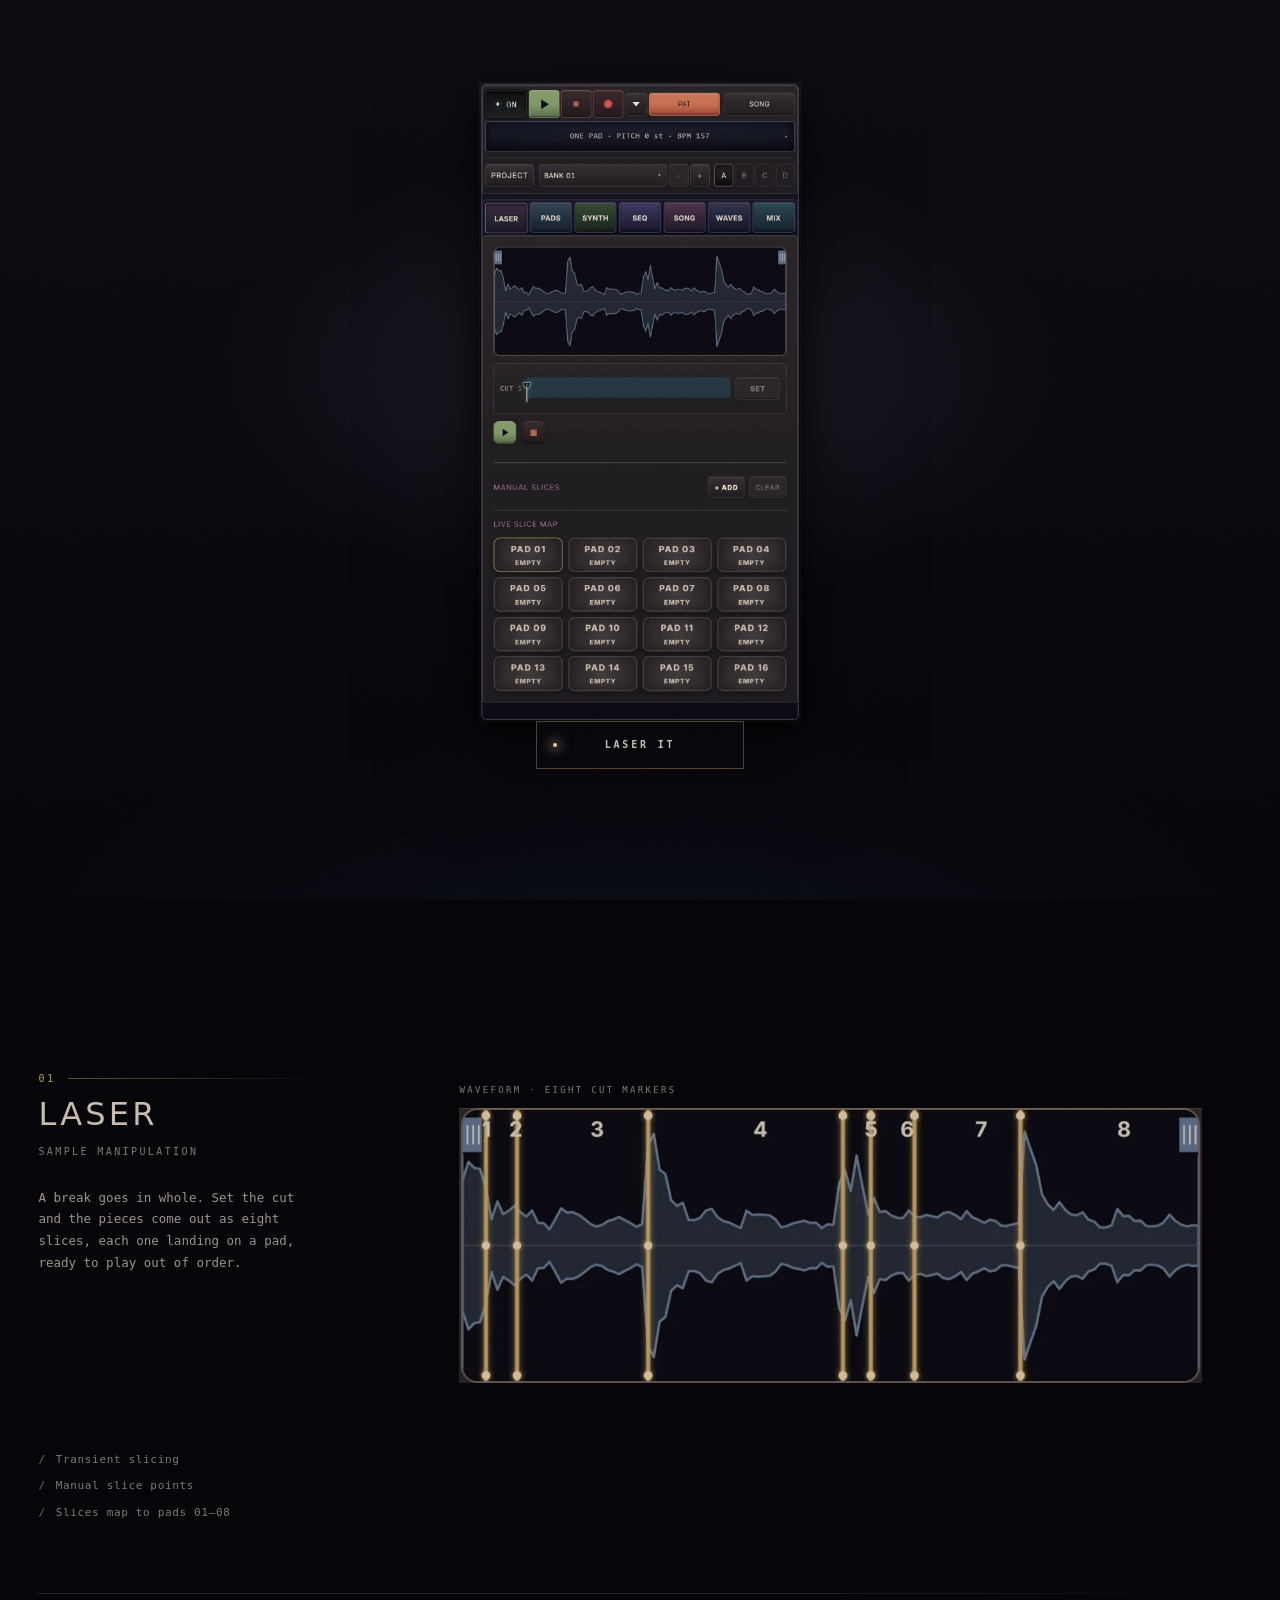
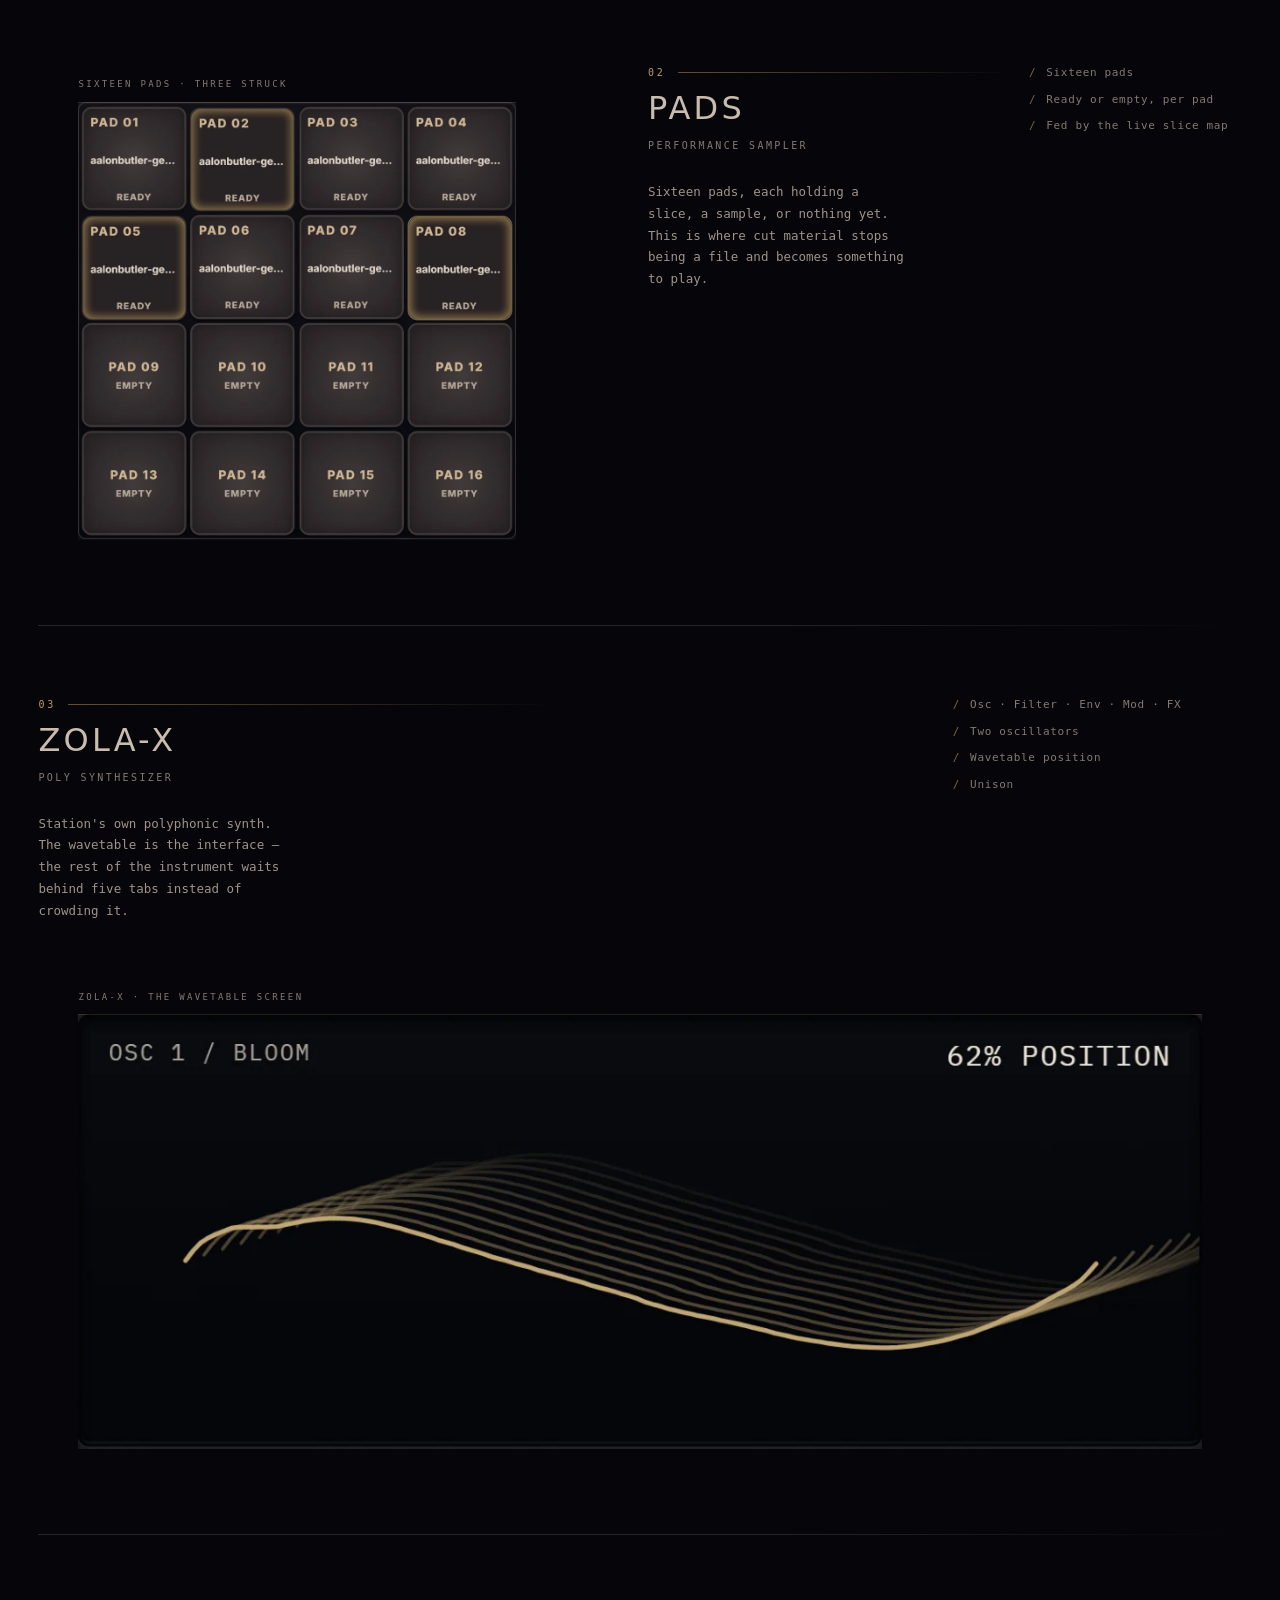
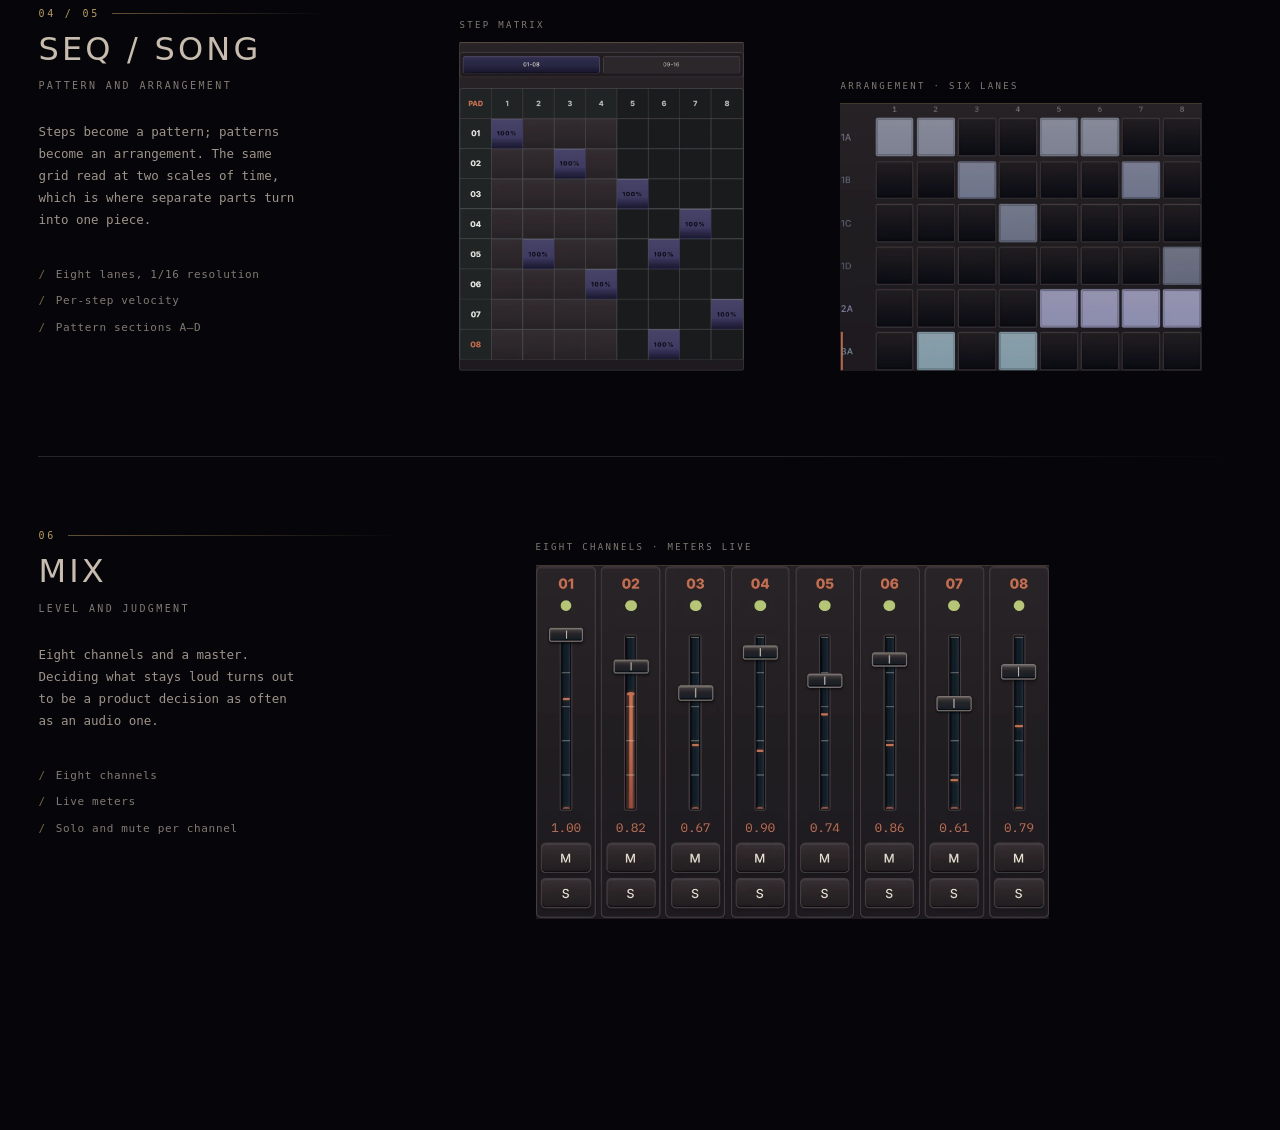
==== commit 40f3cb1e: "feat: rebuild Station capability hero" ====
--- a/index.html
+++ b/index.html
@@ -11,7 +11,7 @@
 <link rel="preload" as="image" type="image/webp" href="media/station/final/station-laser-cut.webp">
 <link rel="stylesheet" href="styles/grid.css">
 <link rel="stylesheet" href="styles/site.css">
-<link rel="stylesheet" href="styles/station.css">
+<link rel="stylesheet" href="styles/hero.css">
 <link rel="stylesheet" href="styles/chapters.css">
 </head>
 <body>
@@ -19,211 +19,117 @@
 <!--
   The page has two gears.
 
-  The overview is a poster: the machine, the six modules it holds, and a name
-  for each. It answers "what is this" at a glance and explains nothing. One
-  LASER IT does the whole reveal — the chassis is identical in every mode
-  capture, verified pixel by pixel, and only the area below the view tabs
-  changes, so that area is treated as a magazine of states.
+  The overview is the poster: Station intact, one LASER IT, and everything the
+  product can do. The beam changes the Station state, then five complete mode
+  surfaces and four complete synth instruments leave the same source and land
+  in a deterministic 12-column capability field.
 
   Past it the page slows down and reads like a magazine: one module per
   chapter, at reading speed, each with a screen big enough to become the real
   thing later.
 
-  The dealer hero resolves through the binding 12-column grid in
-  GRID_BIBLE.md; the reading chapters retain their checkpointed placement in
-  this hero-only pass. Press Shift+G to inspect the dealer canvas.
-
   TODO(content): the masthead still needs the builder's byline, and every lede
-  and spec list below is provisional — written from what the captures actually
-  show, so nothing is invented, but none of it is the builder's own words yet.
-  ASSET_PLAN.md "Missing-content rule".
+  and spec list below is provisional. ASSET_PLAN.md "Missing-content rule".
 -->
 
 <main>
 
-<section class="stage" id="stage" data-state="intact">
-
-  <header class="masthead grid">
-    <div class="masthead__object" style="--c:1; --s:6">
-      <h1 class="wordmark">Station</h1>
-      <p class="tagline">A music workstation that runs in a browser tab</p>
-    </div>
-    <p class="readout" style="--c:10; --s:3" role="status" aria-live="polite" aria-atomic="true">
-      <span class="readout__lamp" aria-hidden="true"></span>
-      <span id="readoutText">Source loaded · 1 slice</span>
-    </p>
-  </header>
-
-  <div class="theatre plot-host">
-
-    <!--
-      The overview. .plot resolves every child's box from the column step, so a
-      module can start on column 11, stand in its own air, or run off the
-      viewport edge and still be exactly on the grid. Nothing here is rotated
-      or in perspective, and no two modules overlap: three empty corridors do
-      the separating, shared lines do the holding together.
-    -->
-    <div class="plot station" id="plot">
-
-      <figure class="object placed">
-        <div class="rig">
-          <div class="frame" role="img"
-               aria-label="Station shown as one tall instrument: transport row, readout, project and bank row, the seven view tabs, a waveform display, the CUT slider and a sixteen-pad slice map.">
-
-            <!--
-              Five stationary bands keep only the chassis above the mode slot and
-              its physical foot below. The core is no longer baked into these image
-              slices: the six real deck nodes complete that gap while intact, then
-              leave it one by one.
-            -->
-            <div class="slices">
-              <div class="slice slice--chassis chop chop--1 slice--first" style="--i:1"><i class="face face--before"></i><i class="face face--after"></i></div>
-              <div class="slice slice--chassis chop chop--2" style="--i:2"><i class="face face--before"></i><i class="face face--after"></i></div>
-              <div class="slice slice--chassis chop chop--3" style="--i:3"><i class="face face--before"></i><i class="face face--after"></i></div>
-              <div class="slice slice--chassis chop chop--4" style="--i:4"><i class="face face--before"></i><i class="face face--after"></i></div>
-              <div class="slice slice--chassis slice--foot slice--last" style="--i:5"><i class="face face--before"></i><i class="face face--after"></i></div>
-            </div>
-
-            <!-- the laser: target brackets, one travelling beam, seven cuts -->
-            <svg class="beams" viewBox="0 0 451 900" aria-hidden="true" focusable="false">
-              <g class="target">
-                <path d="M5 31V5h26M420 5h26v26M446 869v26h-26M31 895H5v-26"/>
-              </g>
-              <g class="cutline" style="--p:.06644">
-                <line class="cutline__halo" x1="2" y1="59.8" x2="449" y2="59.8"/>
-                <line class="cutline__core" x1="2" y1="59.8" x2="449" y2="59.8"/>
-                <circle class="cutline__pin" cx="8" cy="59.8" r="3.6"/><circle class="cutline__pin" cx="443" cy="59.8" r="3.6"/>
-              </g>
-              <g class="cutline" style="--p:.11500">
-                <line class="cutline__halo" x1="2" y1="103.5" x2="449" y2="103.5"/>
-                <line class="cutline__core" x1="2" y1="103.5" x2="449" y2="103.5"/>
-                <circle class="cutline__pin" cx="8" cy="103.5" r="3.6"/><circle class="cutline__pin" cx="443" cy="103.5" r="3.6"/>
-              </g>
-              <g class="cutline" style="--p:.17426">
-                <line class="cutline__halo" x1="2" y1="156.83" x2="449" y2="156.83"/>
-                <line class="cutline__core" x1="2" y1="156.83" x2="449" y2="156.83"/>
-                <circle class="cutline__pin" cx="8" cy="156.83" r="3.6"/><circle class="cutline__pin" cx="443" cy="156.83" r="3.6"/>
-              </g>
-              <g class="cutline cutline--core" style="--p:.24589">
-                <line class="cutline__halo" x1="2" y1="221.3" x2="449" y2="221.3"/>
-                <line class="cutline__core" x1="2" y1="221.3" x2="449" y2="221.3"/>
-                <circle class="cutline__pin" cx="8" cy="221.3" r="3.6"/><circle class="cutline__pin" cx="443" cy="221.3" r="3.6"/>
-              </g>
-              <g class="cutline" style="--p:.44422">
-                <line class="cutline__halo" x1="2" y1="399.8" x2="449" y2="399.8"/>
-                <line class="cutline__core" x1="2" y1="399.8" x2="449" y2="399.8"/>
-                <circle class="cutline__pin" cx="8" cy="399.8" r="3.6"/><circle class="cutline__pin" cx="443" cy="399.8" r="3.6"/>
-              </g>
-              <g class="cutline" style="--p:.51500">
-                <line class="cutline__halo" x1="2" y1="463.5" x2="449" y2="463.5"/>
-                <line class="cutline__core" x1="2" y1="463.5" x2="449" y2="463.5"/>
-                <circle class="cutline__pin" cx="8" cy="463.5" r="3.6"/><circle class="cutline__pin" cx="443" cy="463.5" r="3.6"/>
-              </g>
-              <g class="cutline" style="--p:.70367">
-                <line class="cutline__halo" x1="2" y1="633.3" x2="449" y2="633.3"/>
-                <line class="cutline__core" x1="2" y1="633.3" x2="449" y2="633.3"/>
-                <circle class="cutline__pin" cx="8" cy="633.3" r="3.6"/><circle class="cutline__pin" cx="443" cy="633.3" r="3.6"/>
-              </g>
-            </svg>
-
-            <div class="beam" aria-hidden="true"></div>
-            <div class="flash" aria-hidden="true"></div>
-          </div>
-          <div class="cast" aria-hidden="true"></div>
-        </div>
-
-        <figcaption class="visually-hidden">
-          Station with one central deck holding six states of the same machine:
-          laser, pads, synth, seq, song and mix. The same six layers leave that
-          slot and expose the empty chassis behind them.
-        </figcaption>
-      </figure>
-
-      <!--
-        One physical deck, not Station plus six copies. All six cards occupy
-        the same core-sized box in the intact state. JS launches these exact
-        nodes in narrative order; removing the top card exposes the next node
-        underneath and the empty slot bed is revealed after MIX.
-
-        --c / --s / --py are the authored final landing contract. At canonical
-        1440 they resolve through the 12-column geometry in GRID_BIBLE.md.
-        --n is launch order; timing and trajectory remain motion variables.
-      -->
-      <ul class="deck" id="deck">
-
-        <li class="plate plate--laser" data-mode="laser"
-            style="--n:0; --c:9; --s:3; --py:256px; --r:-1.8deg; --z:7; --flight:440ms; --bend-x:18px; --bend-y:-34px; --mid-r:-3.2deg">
-          <i class="plate__face"></i>
-          <p class="tag tag--before">
-            <span class="tag__n">01</span>
-            <span class="tag__name">Laser</span>
-          </p>
-        </li>
-
-        <li class="plate plate--pads" data-mode="pads"
-            style="--n:1; --c:5; --s:2; --py:0px; --r:-1.2deg; --z:4; --flight:400ms; --bend-x:30px; --bend-y:-26px; --mid-r:2.8deg">
-          <i class="plate__face"></i>
-          <p class="tag tag--inside">
-            <span class="tag__n">02</span>
-            <span class="tag__name">Pads</span>
-          </p>
-        </li>
-
-        <li class="plate plate--synth" data-mode="synth"
-            style="--n:2; --c:1; --s:3; --py:80px; --r:1.1deg; --z:3; --flight:480ms; --bend-x:-34px; --bend-y:-44px; --mid-r:-2.6deg">
-          <i class="plate__face"></i>
-          <p class="tag tag--inside">
-            <span class="tag__n">03</span>
-            <span class="tag__name">Synth</span>
-          </p>
-        </li>
-
-        <li class="plate plate--seq" data-mode="seq"
-            style="--n:3; --c:7; --s:2; --py:368px; --r:-0.6deg; --z:8; --flight:380ms; --bend-x:-18px; --bend-y:30px; --mid-r:2.2deg">
-          <i class="plate__face"></i>
-          <p class="tag tag--inside">
-            <span class="tag__n">04</span>
-            <span class="tag__name">Seq</span>
-          </p>
-        </li>
-
-        <li class="plate plate--song" data-mode="song"
-            style="--n:4; --c:4; --s:3; --py:320px; --r:0.7deg; --z:5; --flight:420ms; --bend-x:32px; --bend-y:22px; --mid-r:-2.4deg">
-          <i class="plate__face"></i>
-          <p class="tag tag--after">
-            <span class="tag__n">05</span>
-            <span class="tag__name">Song</span>
-          </p>
-        </li>
-
-        <li class="plate plate--mix" data-mode="mix"
-            style="--n:5; --c:8; --s:2; --py:16px; --r:1.5deg; --z:6; --flight:450ms; --bend-x:-10px; --bend-y:-38px; --mid-r:3.4deg">
-          <i class="plate__face"></i>
-          <p class="tag">
-            <span class="tag__n">06</span>
-            <span class="tag__name">Mix</span>
-          </p>
-        </li>
-
-      </ul>
+<section class="hero" id="stage" data-state="intact" aria-labelledby="heroTitle">
+  <h1 class="visually-hidden" id="heroTitle">Station — a music workstation in a browser tab</h1>
+  <p class="visually-hidden" id="heroStatus" role="status" aria-live="polite">Station is ready.</p>
+
+  <div class="hero__canvas">
+    <div class="hero__source" id="heroSource">
+      <figure class="hero__station">
+        <div class="hero__station-media" id="stationMedia">
+          <img class="hero__station-before"
+               src="media/station/final/station-laser-loaded.webp"
+               width="1000" height="1996" fetchpriority="high" decoding="sync"
+               alt="The complete Station music workstation in its Laser view.">
+          <img class="hero__station-after"
+               src="media/station/final/station-laser-cut.webp"
+               width="1000" height="1996" decoding="async" alt="">
+          <span class="hero__laser" aria-hidden="true"></span>
+          <span class="hero__laser-trail" aria-hidden="true"></span>
+        </div>
+        <figcaption class="visually-hidden">One complete Station hides sampling, pads, synthesis, sequencing, arrangement and mixing.</figcaption>
+      </figure>
+
+      <button class="hero__trigger" id="laserIt" type="button" aria-describedby="heroActionHint">
+        <span>Laser it</span>
+        <i aria-hidden="true"></i>
+      </button>
+      <p class="visually-hidden" id="heroActionHint">Reveal everything inside Station.</p>
+    </div>
+
+    <ol class="hero__cards" id="capabilityCards" aria-label="Station capabilities" aria-hidden="true">
+      <li class="capability capability--laser" data-mode="laser">
+        <figure>
+          <img data-src="media/station/final/capability-laser.webp" width="960" height="1405" alt="The complete Laser mode with sliced waveform, cut controls and live slice map.">
+          <figcaption><span>01</span> Laser</figcaption>
+        </figure>
+      </li>
+      <li class="capability capability--pads" data-mode="pads">
+        <figure>
+          <img data-src="media/station/final/capability-pads.webp" width="960" height="983" alt="The complete Pads mode with sixteen performance pads.">
+          <figcaption><span>02</span> Pads</figcaption>
+        </figure>
+      </li>
+      <li class="capability capability--bassic" data-mode="synth-bassic">
+        <figure>
+          <img data-src="media/station/final/capability-synth-bassic.webp" width="960" height="1196" alt="The complete BASSIC synthesizer panel.">
+          <figcaption><span>03A · Synth</span> Bassic</figcaption>
+        </figure>
+      </li>
+      <li class="capability capability--monogorg" data-mode="synth-monogorg">
+        <figure>
+          <img data-src="media/station/final/capability-synth-monogorg.webp" width="960" height="1179" alt="The complete MONOGORG synthesizer panel.">
+          <figcaption><span>03B · Synth</span> Monogorg</figcaption>
+        </figure>
+      </li>
+      <li class="capability capability--zola" data-mode="synth-zola-x">
+        <figure>
+          <img data-src="media/station/final/capability-synth-zola-x.webp" width="960" height="1154" alt="The complete ZOLA-X wavetable synthesizer panel.">
+          <figcaption><span>03C · Synth</span> Zola-X</figcaption>
+        </figure>
+      </li>
+      <li class="capability capability--drum" data-mode="synth-drum">
+        <figure>
+          <img data-src="media/station/final/capability-synth-drum.webp" width="960" height="903" alt="The complete Drum Synth panel in its kick voice.">
+          <figcaption><span>03D · Synth</span> Drum Synth</figcaption>
+        </figure>
+      </li>
+      <li class="capability capability--seq" data-mode="seq">
+        <figure>
+          <img data-src="media/station/final/capability-seq.webp" width="960" height="1094" alt="The complete step sequencer matrix.">
+          <figcaption><span>04</span> Seq</figcaption>
+        </figure>
+      </li>
+      <li class="capability capability--song" data-mode="song">
+        <figure>
+          <img data-src="media/station/final/capability-song.webp" width="960" height="826" alt="The complete Song arrangement with six lanes.">
+          <figcaption><span>05</span> Song</figcaption>
+        </figure>
+      </li>
+      <li class="capability capability--mix" data-mode="mix">
+        <figure>
+          <img data-src="media/station/final/capability-mix.webp" width="960" height="1052" alt="The complete Mix surface with eight channels and bus controls.">
+          <figcaption><span>06</span> Mix</figcaption>
+        </figure>
+      </li>
+    </ol>
+
+    <div class="hero__flash" aria-hidden="true"></div>
+    <div class="hero__grid-guide" aria-hidden="true">
+      <i></i><i></i><i></i><i></i><i></i><i></i>
+      <i></i><i></i><i></i><i></i><i></i><i></i>
     </div>
   </div>
 
-  <div class="controls grid">
-    <button class="trigger" id="laserIt" type="button" style="--c:1; --s:3">
-      <span class="trigger__label" id="triggerLabel">Laser it</span>
-      <span class="trigger__meta" id="triggerMeta">cut 8</span>
-      <span class="trigger__charge" aria-hidden="true"></span>
-    </button>
-    <p class="hint" id="hint" style="--c:5; --s:6">One pass. Six modes, all held in the same central slot.</p>
-  </div>
-
-  <a class="scroll-cue" id="scrollCue" href="#ch-laser-title" aria-label="Continue to the Laser chapter">
-    <svg viewBox="0 0 24 24" aria-hidden="true" focusable="false">
-      <path d="M12 3v16M6.5 13.5 12 19l5.5-5.5"/>
-    </svg>
+  <a class="hero__scroll-cue" id="scrollCue" href="#ch-laser-title"
+     aria-label="Continue to the detailed Station features" aria-hidden="true" tabindex="-1">
+    <span aria-hidden="true"></span>
   </a>
-
 </section>
 
 
@@ -425,7 +331,6 @@
 
 </main>
 
-<script src="scripts/laser.js?v=dealer-2" defer></script>
-<script src="scripts/grid-debug.js?v=dealer-2" defer></script>
+<script src="scripts/laser.js" defer></script>
 </body>
 </html>
--- a/styles/site.css
+++ b/styles/site.css
@@ -29,18 +29,27 @@
   --gold-lit:   #e8cb92;
   --gold-hot:   #fff4dd;
 
-  /* Object geometry used to be height-driven and centred. It is now width-
-     driven off the dealer grid — --frame-w, --frame-h and the core lines
-     are declared on .station in styles/station.css, so the machine stands on
-     the same column lines as the type and the modes beside it. Everything
-     below still derives from --frame-h exactly as before. */
+  /* object geometry — desktop is height-driven */
+  --frame-h:    clamp(320px, 58vh, 660px);
+  --frame-h:    clamp(320px, 58svh, 660px);
+  --frame-w:    calc(var(--frame-h) * 451 / 900);
+  --gap:        calc(var(--frame-h) * 0.024);
   --bleed:      0.75px;   /* removes sub-pixel hairlines between untouched bands */
   --rig-scale:  0.90;
 
+  /* the core: everything below the view tabs, which is the part that changes
+     with the active mode. measured off the capture, not guessed. */
+  --core-top:   .24589;
+  --core-h:     .75411;   /* the whole core: 221.3 to 900 */
+  --plate-h:    .64300;   /* the part of it every mode actually uses: 221.3 to 800 */
+  --pw:         var(--frame-w);
+  --ph:         calc(var(--plate-h) * var(--frame-h));
+  --fan-scale:  0.94;
+
   /* timeline — mirrored in scripts/laser.js */
-  --t-arm:      50ms;
-  --t-sweep:    110ms;
-  --t-flash:    70ms;
+  --t-arm:      140ms;
+  --t-sweep:    620ms;
+  --t-flash:    150ms;
   --t-open:     980ms;
   --t-heal:     520ms;
   --t-deal:     1000ms;
@@ -55,7 +64,7 @@
 }
 
 *, *::before, *::after { box-sizing: border-box; }
-html, body { min-height: 100%; }
+html, body { height: 100%; }
 
 body {
   margin: 0;
@@ -84,13 +93,9 @@
   isolation: isolate;
   min-height: 100svh;
   display: grid;
-  /* 1fr, not minmax(0,1fr): the composition has a real height and the row it
-     sits in must never be allowed to shrink below it. */
-  grid-template-rows: auto 1fr auto;
+  grid-template-rows: auto minmax(0, 1fr) auto;
   gap: clamp(14px, 2.6vh, 32px);
-  /* the horizontal padding IS the grid margin — that is what makes the page
-     and the 16 columns share an edge */
-  padding: clamp(18px, 3vh, 42px) var(--grid-margin);
+  padding: clamp(18px, 3vw, 42px);
 }
 
 /* one soft key light behind the object, one cold fill off the floor */
@@ -103,11 +108,10 @@
     linear-gradient(180deg, var(--ink-1) 0%, var(--ink-0) 58%, var(--ink-void) 100%);
 }
 
-/* Grain — stops large flat darks from banding. It belongs to the page rather
-   than to the first screen of it, so it is fixed and covers the scroll. */
-body::after {
+/* grain — stops large flat darks from banding */
+.stage::after {
   content: "";
-  position: fixed; inset: 0; z-index: 1;
+  position: absolute; inset: 0; z-index: -1;
   pointer-events: none;
   opacity: .035;
   background-image: url("data:image/svg+xml,%3Csvg xmlns='http://www.w3.org/2000/svg' width='140' height='140'%3E%3Cfilter id='n'%3E%3CfeTurbulence type='fractalNoise' baseFrequency='.85' numOctaves='3'/%3E%3C/filter%3E%3Crect width='140' height='140' filter='url(%23n)'/%3E%3C/svg%3E");
@@ -117,11 +121,13 @@
    MASTHEAD — a strip, not a navbar
    ========================================================================== */
 
-/* the strip is placed by .grid in the markup: the wordmark takes the first
-   columns, the readout the last, and both sit on lines the composition below
-   them also uses */
-.masthead { align-items: start; row-gap: calc(2 * var(--rhythm)); }
-.readout { justify-self: end; }
+.masthead {
+  display: flex;
+  align-items: flex-start;
+  justify-content: space-between;
+  gap: 24px;
+  flex-wrap: wrap;
+}
 
 /* two voices: an editorial sans for the object's name, mono for everything
    the instrument would say about itself */
@@ -186,10 +192,8 @@
 
 .theatre {
   display: grid;
-  align-content: center;
+  place-items: center;
   min-height: 0;
-  /* Perspective is reserved for the short laser prelude. The dealt landing
-     frame is authored in the flat grid coordinate system. */
   perspective: 1500px;
   perspective-origin: 50% 44%;
 }
@@ -200,17 +204,18 @@
 
 .rig {
   position: relative;
-  width: 100%;
-  height: 100%;
   transform-style: preserve-3d;
   transition: transform var(--t-open) var(--ease-open);
 }
 [data-state="sliced"] .rig { transform: scale(var(--rig-scale)); }
+/* the fan needs more of the viewport than the opened object did */
+[data-state="released"] .rig,
+[data-state="closing"]  .rig { transform: translate3d(0, -1%, 0) scale(var(--fan-scale)); }
 
 .frame {
   position: relative;
-  width: 100%;
-  height: 100%;
+  width: var(--frame-w);
+  height: var(--frame-h);
   transform-style: preserve-3d;
 }
 
@@ -224,11 +229,10 @@
   transition: transform var(--t-open) var(--ease-open), opacity var(--t-open) ease;
 }
 [data-state="sliced"] .cast { transform: translate(-50%, 2%) scale(1.24, .7); opacity: .5; }
-/* the shell is left standing and dimmed, so its shadow goes with it */
 [data-state="released"] .cast,
-[data-state="closing"]  .cast { transform: translate(-50%, -6%) scale(1.1, .7); opacity: .22; }
-
-/* --- the stationary chassis bands -------------------------------------- */
+[data-state="closing"]  .cast { transform: translate(-50%, 16%) scaleY(.5); opacity: .26; }
+
+/* --- the eight layers --------------------------------------------------- */
 
 .slices { position: absolute; inset: 0; transform-style: preserve-3d; }
 
@@ -344,10 +348,188 @@
    lying exactly on top of one another. The cut opens the machine and they come
    out of that single place.
 
-   Where the six of them land is a layout question, not a motion question, so
-   the whole deck — placement, size, labels and the retargeted deal — lives in
-   styles/station.css on the binding dealer grid.
-   ========================================================================== */
+   Everything below is expressed in plate units — --pw across, --ph down — so
+   the whole composition scales with the object instead of with the viewport.
+   ========================================================================== */
+
+.deck {
+  list-style: none;
+  margin: 0;
+  padding: 0;
+  position: absolute;
+  left: 0; right: 0;
+  top:    calc(var(--core-top) * var(--frame-h));
+  height: var(--ph);
+  transform-style: preserve-3d;
+  pointer-events: none;
+}
+
+.plate {
+  position: absolute;
+  inset: 0;
+  opacity: 0;
+  transform: translate3d(0, 0, 0);
+  transition: opacity 280ms ease, transform var(--t-open) var(--ease-open);
+}
+
+.plate__face {
+  position: absolute;
+  inset: 0;
+  background-color: var(--ink-1);
+  background-repeat: no-repeat;
+  background-position: 0 0;
+  background-size: 100% 100%;
+}
+
+/* The four core layers already carry the LASER state. This plate holds no
+   image; it exists so the LASER label travels on exactly the same path they do. */
+/* Every mode leaves some empty chassis at the bottom. Ending a plate on that
+   hard rectangle is what would make it read as a card, so the tail is
+   dissolved instead — the layers come out of the dark rather than sitting on
+   top of it. The mask is on the face, not the plate, so the label survives it. */
+.plate__face {
+  -webkit-mask-image: linear-gradient(to bottom, #000 0 86%, transparent 100%);
+          mask-image: linear-gradient(to bottom, #000 0 86%, transparent 100%);
+}
+/* the LASER state is the four core layers, so its tail lives on the last one.
+   72% of the plate is 39% of that layer. */
+[data-state="released"] .slice--core.chop--8,
+[data-state="closing"]  .slice--core.chop--8 {
+  -webkit-mask-image: linear-gradient(to bottom, #000 0 53%, transparent 63%);
+          mask-image: linear-gradient(to bottom, #000 0 53%, transparent 63%);
+}
+
+/* The five hidden states are not part of the first paint. JavaScript adds
+   .deck-ready once the page is idle, which is when they get fetched — well
+   before anyone can read the trigger, and after LCP is settled. */
+.deck-ready .plate--pads .plate__face  { background-image: url("../media/station/final/station-mode-pads.webp"); }
+.deck-ready .plate--synth .plate__face { background-image: url("../media/station/final/station-mode-synth.webp"); }
+.deck-ready .plate--seq .plate__face   { background-image: url("../media/station/final/station-mode-seq.webp"); }
+.deck-ready .plate--song .plate__face  { background-image: url("../media/station/final/station-mode-song.webp"); }
+.deck-ready .plate--mix .plate__face   { background-image: url("../media/station/final/station-mode-mix.webp"); }
+
+/* the mode's own name, in the site's voice rather than Station's tab skin,
+   worded exactly as the selector words it so the two read as the same thing */
+.chip {
+  position: absolute;
+  left: 0; bottom: 100%;
+  margin-bottom: 10px;
+  padding-bottom: 5px;
+  border-bottom: 1px solid rgba(185, 154, 98, .45);
+  font-size: 9.5px;
+  letter-spacing: .28em;
+  text-transform: uppercase;
+  color: var(--sand-mid);
+  white-space: nowrap;
+  opacity: 0;
+  transition: opacity 300ms ease;
+}
+/* PADS takes the next scene, so it is the one that reads first */
+.plate--pads .chip { color: var(--sand); border-bottom-color: var(--gold); }
+
+/* --- where each layer lands ----------------------------------------------
+   --fx / --fy : offset in plate widths and plate heights
+   --fz        : depth. positive is toward the viewer, and under the scene's
+                 perspective that is also what makes a plate larger
+   --fr        : a degree or two, never more
+   --fo        : how present the layer stays
+
+   The chassis re-closes: all four of its layers take the same target, so the
+   shell reassembles, steps back and dims while its contents come forward.
+   The four core layers do the same, which is what turns them back into one
+   plate — the LASER state, whole again and now visibly one of six.
+   -------------------------------------------------------------------------- */
+
+.plate, .slice { --tx: calc(var(--fx) * var(--pw)); --ty: calc(var(--fy) * var(--ph)); }
+
+.slice--chassis            { --fx:  0;    --fy: -.60; --fz: -300px; --fr:  0deg;   --fo: .52; }
+.slice--chassis.chop--4    { --fo: .82; }   /* the selector stays the most legible part of the shell */
+
+/* A zig-zag, not a row: every other layer sits high, so no plate is squarely
+   behind its neighbour and each one keeps a free edge to be read by. */
+/* --fx and --fy are pre-perspective, so a layer pushed back needs a larger
+   offset than one pulled forward to land in the same place on screen. These are
+   back-solved from the screen positions the composition wants. */
+.slice--core, .plate--laser { --fx: -.19; --fy: -.35; --fz:  -60px; --fr:   .8deg; --fo: 1; }
+.plate--pads                { --fx:  .56; --fy:  .17; --fz:  215px; --fr: -1.2deg; --fo: 1; }
+.plate--synth               { --fx: -.90; --fy: -.05; --fz:   60px; --fr: -2.0deg; --fo: 1; }
+.plate--seq                 { --fx: 1.38; --fy: -.39; --fz: -200px; --fr:  2.4deg; --fo: .94; }
+.plate--song                { --fx: 1.83; --fy:  .36; --fz: -110px; --fr:  1.5deg; --fo: .92; }
+.plate--mix                 { --fx:-1.81; --fy:  .32; --fz: -170px; --fr: -3.0deg; --fo: .9; }
+
+/* --- the release ----------------------------------------------------------
+   Static end state for released and closing both. The animation drives the
+   path while released; dropping to closing removes the animation without
+   moving anything, which is what lets the composition transition back to the
+   intact object instead of snapping.
+   -------------------------------------------------------------------------- */
+
+[data-state="released"] .plate,
+[data-state="closing"]  .plate {
+  opacity: var(--fo);
+  transform: translate3d(var(--tx), var(--ty), var(--fz)) rotate(var(--fr));
+}
+[data-state="released"] .chip,
+[data-state="closing"]  .chip { opacity: 1; }
+
+[data-state="released"] .slice,
+[data-state="closing"]  .slice {
+  transform: translate3d(var(--tx), var(--ty), var(--fz)) rotate(var(--fr));
+}
+[data-state="released"] .slice--chassis,
+[data-state="closing"]  .slice--chassis { opacity: var(--fo); }
+
+[data-state="released"] .plate {
+  animation: deal var(--t-deal) both;
+  animation-delay: calc(var(--n) * 55ms);
+}
+[data-state="released"] .chip { transition-delay: calc(var(--n) * 55ms + var(--t-deal) * .55); }
+
+[data-state="released"] .slice--core    { animation: core-deal var(--t-deal) both; }
+[data-state="released"] .slice--chassis { animation: shell var(--t-deal) var(--ease-open) both; }
+
+/* Everything leaves the same place. The first fifth of the deal is a common
+   move toward the viewer that every layer shares; only after that do the
+   trajectories separate. */
+@keyframes deal {
+  0% {
+    opacity: 0;
+    transform: translate3d(0, 0, 0) rotate(0deg);
+    animation-timing-function: cubic-bezier(.4, 0, .6, 1);
+  }
+  14% { opacity: .6; }
+  20% {
+    transform: translate3d(0, calc(var(--ph) * -.03), 48px) rotate(0deg);
+    animation-timing-function: cubic-bezier(.16, 1, .3, 1);
+  }
+  100% {
+    opacity: var(--fo);
+    transform: translate3d(var(--tx), var(--ty), var(--fz)) rotate(var(--fr));
+  }
+}
+
+@keyframes core-deal {
+  0% {
+    transform: translate3d(var(--dx), calc((var(--i) - 4.5) * var(--gap)), var(--dz)) rotate(var(--rz));
+    animation-timing-function: cubic-bezier(.4, 0, .6, 1);
+  }
+  20% {
+    transform: translate3d(0, calc(var(--ph) * -.03), 48px) rotate(0deg);
+    animation-timing-function: cubic-bezier(.16, 1, .3, 1);
+  }
+  100% { transform: translate3d(var(--tx), var(--ty), var(--fz)) rotate(var(--fr)); }
+}
+
+@keyframes shell {
+  0% {
+    opacity: 1;
+    transform: translate3d(var(--dx), calc((var(--i) - 4.5) * var(--gap)), var(--dz)) rotate(var(--rz));
+  }
+  100% {
+    opacity: var(--fo);
+    transform: translate3d(var(--tx), var(--ty), var(--fz)) rotate(var(--fr));
+  }
+}
 
 /* ==========================================================================
    THE LASER
@@ -422,11 +604,7 @@
 
 /* one flash. it means "cut", so it happens once and it is short. */
 .flash {
-  position: absolute;
-  /* the bloom reaches past the object, but capped: on a tall frame a plain
-     -16% reaches past the fold and invents a scrollbar for an element that is
-     invisible except for 150ms */
-  inset: max(-70px, -16%);
+  position: absolute; inset: -16%;
   opacity: 0;
   pointer-events: none;
   transform: translateZ(42px);
@@ -445,11 +623,10 @@
    TRIGGER
    ========================================================================== */
 
-/* the control row is grid-placed too — no centred island floating under the
-   composition, it starts on the same line the wordmark starts on */
 .controls {
-  align-items: center;
-  row-gap: calc(1.5 * var(--rhythm));
+  display: grid;
+  justify-items: center;
+  gap: 13px;
   padding-bottom: clamp(2px, 1.4vh, 12px);
 }
 .no-js .controls { visibility: hidden; }
@@ -516,44 +693,93 @@
   font-size: 10.5px;
   letter-spacing: .1em;
   color: var(--sand-low);
+  text-align: center;
   transition: color 320ms ease;
 }
 
 /* ==========================================================================
-   NARROWER VIEWPORTS
-
-   Where the six modes go below desktop is a placement question and belongs to
-   the grid — styles/station.css steps the spans down and finally stacks them.
-   What is left here is the room around the composition: the strip, the
-   control, and how hard the object works for its space.
-
-   Desktop is the composition this pass designed. The narrow layouts are
-   sound holding positions, not the authored mobile scene.
-   ========================================================================== */
-
-@media (max-width: 1099px) {
-  :root { --rig-scale: 0.93; }
-}
-
-/* stacked: the object no longer opens sideways, so nothing needs depth */
-@media (max-width: 720px) {
-  .theatre { perspective: none; }
-  .cast { display: none; }
-  .stage { grid-template-rows: auto auto auto; }
+   MOBILE — a different composition, not a squeezed desktop one.
+   The object is sized off width, opens with tighter gaps and a wider drift,
+   and the index moves underneath it while keeping its 4x2 pad shape.
+   ========================================================================== */
+
+@media (max-width: 900px) {
+  :root {
+    --frame-w:   min(62vw, 310px);
+    --frame-h:   calc(var(--frame-w) * 900 / 451);
+    --gap:       calc(var(--frame-h) * 0.024);
+    --rig-scale: 0.88;
+    --fan-scale: 0.84;
+  }
+
+  /* A hand held close, not a table. There is no room sideways, so the six
+     states separate mostly in depth and in height, and the order of what
+     matters is carried by which one is nearest rather than by who has space. */
+  .slice--chassis             { --fx:  0;   --fy: -.49; --fz: -240px; --fr:  0deg;   --fo: .5; }
+  .slice--core, .plate--laser { --fx: -.17; --fy: -.27; --fz:  -60px; --fr:  .8deg;  --fo: 1; }
+  .plate--pads                { --fx:  .21; --fy:  .30; --fz:  170px; --fr: -1.2deg; --fo: 1; }
+  .plate--synth               { --fx: -.39; --fy:  .04; --fz:   50px; --fr: -2.0deg; --fo: 1; }
+  .plate--seq                 { --fx:  .48; --fy: -.15; --fz: -150px; --fr:  2.2deg; --fo: .94; }
+  .plate--song                { --fx:  .50; --fy:  .60; --fz: -100px; --fr:  1.5deg; --fo: .92; }
+  .plate--mix                 { --fx: -.44; --fy:  .66; --fz: -170px; --fr: -2.6deg; --fo: .9; }
+  .chip { font-size: 9px; letter-spacing: .22em; margin-bottom: 7px; }
+  /* Narrow screens stack the layers, so a label always belongs on whichever
+     edge of its layer nothing else is covering: right for the two on the right,
+     underneath for the one at the bottom of the left-hand cascade. */
+  .plate--seq .chip, .plate--song .chip { left: auto; right: 0; }
+  .plate--mix .chip {
+    /* 88%, not 100%: the plate has already faded out by then, and a label
+       floating below the fade reads as detached from the layer it names */
+    top: 88%; bottom: auto;
+    margin: 0;
+    padding: 5px 0 0;
+    border-top: 1px solid rgba(185, 154, 98, .45);
+    border-bottom: 0;
+  }
+  .theatre {
+    grid-template-columns: minmax(0, 1fr);
+    justify-items: center;
+    gap: clamp(14px, 3vh, 30px);
+  }
+  .theatre__void { display: none; }
+  /* keep the ground shadow inside the viewport — it is decoration, and it must
+     not be the thing that invents a scrollbar */
+  .cast { width: 132%; height: clamp(28px, 5vh, 54px); }
+  .index { justify-self: center; max-width: 26rem; width: 100%; }
+  .index__item { padding: 9px 8px 10px 0; }
+  .mark { margin-left: 9px; font-size: 9px; }
 }
 
 @media (max-width: 560px) {
-  .stage { gap: 12px; padding: 16px var(--grid-margin); }
+  :root {
+    --frame-w:   min(56vw, 250px);
+    --rig-scale: 0.86;
+  }
+  .stage { gap: 12px; padding: 16px; }
   .masthead { flex-direction: column; gap: 11px; }
   .wordmark { font-size: clamp(26px, 8vw, 34px); }
   .tagline { margin-top: 9px; font-size: 9.5px; letter-spacing: .12em; }
   .readout { padding: 7px 12px; font-size: 9.5px; letter-spacing: .1em; }
   .trigger { padding: 14px 22px; gap: 14px; min-width: 0; width: 100%; letter-spacing: .2em; }
+  .index__item { padding: 8px 6px 9px 0; }
+  .index__name { font-size: 9.5px; letter-spacing: .05em; }
   /* less room below, more room beside: the layers drift wider instead */
   .chop--1 { --dxf: -.115; } .chop--2 { --dxf: -.05; }
   .chop--3 { --dxf:  .045; } .chop--4 { --dxf:  .11; }
   .chop--5 { --dxf: -.095; } .chop--6 { --dxf: -.025; }
   .chop--7 { --dxf:  .07; }  .chop--8 { --dxf:  .13; }
+}
+
+/* short phones: the scene stops pretending to be one screen rather than
+   shrinking the instrument until nothing on it is readable */
+@media (max-width: 560px) and (max-height: 720px) {
+  :root { --frame-w: min(50vw, 210px); }
+  .stage { min-height: 0; }
+}
+
+/* short landscape viewports */
+@media (max-height: 620px) and (min-width: 901px) {
+  :root { --frame-h: clamp(230px, 46svh, 360px); }
 }
 
 /* coarse pointers: no hover affordance to lean on */
@@ -580,153 +806,34 @@
   [data-state="slicing"] .cutline { opacity: 1; transform: scaleX(1); }
 }
 
-/* ===========================================================================
-   DEALER HERO CANVAS
-
-   GRID-EXCEPTION: this task is explicitly HERO-only. The checkpointed reading
-   chapters below retain their existing 16-track placements until their own
-   migration pass; only .stage switches to the binding 12/8/4-column system.
-   ========================================================================== */
-
-.stage {
-  --grid-cols: 12;
-  --gutter: 16px;
-  --hero-width: min(1328px, calc(100vw - 80px));
-  --hero-rail: max(40px, calc((100vw - 1328px) / 2));
-  /* Canonical geometry lives at 1000px tall. Below that, the same authored
-     spans and rows fit continuously into the real browser height. The cards
-     remain centred inside their grid spans, so scene fitting never invents a
-     second set of off-grid landing coordinates. */
-  --scene-fit: clamp(.72, calc((100svh - 160px) / 840px), 1);
-  display: block;
-  min-height: 720px;
-  height: max(100svh, 720px);
-  padding: 30px var(--hero-rail) 24px;
-  overflow: hidden;
-}
-
-.stage .masthead {
-  position: relative;
-  z-index: 120;
-  width: var(--hero-width);
-}
-
-.stage .theatre {
-  position: absolute;
-  inset: 96px auto auto var(--hero-rail);
-  display: block;
-  width: var(--hero-width);
-  height: 780px;
-  min-height: 0;
-}
-
-.stage .station { width: 100%; }
-
-.stage .controls {
-  position: absolute;
-  z-index: 130;
-  left: var(--hero-rail);
-  bottom: 24px;
-  width: var(--hero-width);
-  padding: 0;
-}
-
-[data-state="dealing"] .readout,
-[data-state="released"] .readout { color: var(--sand); border-color: rgba(185, 154, 98, .3); }
-[data-state="dealing"] .readout__lamp,
-[data-state="released"] .readout__lamp { background: var(--gold); box-shadow: 0 0 7px rgba(185, 154, 98, .7); }
-
-[data-state="dealing"] .face--after,
-[data-state="released"] .face--after { opacity: 1; }
-[data-state="dealing"] .cutline,
-[data-state="released"] .cutline { opacity: 0; transform: scaleX(1); transition: opacity 90ms linear; }
-
-[data-state="dealing"] .trigger,
-[data-state="released"] .trigger { color: var(--sand-mid); }
+/* ==========================================================================
+   THE CUE — the only thing the hero adds now that chapters follow it
+
+   The stage is a three-row grid and the object owns the middle row, so the cue
+   is taken out of flow rather than given a fourth row: it belongs to the
+   bottom edge of the poster, not to the composition inside it.
+   ========================================================================== */
 
 .scroll-cue {
   position: absolute;
   z-index: 140;
   left: 50%;
-  bottom: 20px;
+  bottom: clamp(8px, 1.4vh, 18px);
   display: grid;
   place-items: center;
   width: 32px;
   height: 40px;
   color: var(--sand-mid);
-  opacity: 0;
-  visibility: hidden;
-  transform: translate(-50%, -5px);
-  transition: opacity 180ms ease, transform 180ms ease, visibility 0s 180ms;
-}
-
-.scroll-cue svg { width: 22px; height: 22px; overflow: visible; }
+  transform: translateX(-50%);
+  transition: color 180ms ease, opacity 180ms ease;
+}
+
+.scroll-cue svg  { width: 22px; height: 22px; overflow: visible; }
 .scroll-cue path { fill: none; stroke: currentColor; stroke-width: 1.25; stroke-linecap: square; stroke-linejoin: miter; }
+.scroll-cue:hover { color: var(--sand); }
 .scroll-cue:focus-visible { outline: 1px solid var(--gold-lit); outline-offset: 4px; }
 
-.is-cue-ready .scroll-cue {
-  opacity: 1;
-  visibility: visible;
-  transform: translate(-50%, 0);
-  transition-delay: 0s;
-}
-
-.no-motion .beam,
-.no-motion .flash { display: none; }
-
-@media (min-width: 1440px) {
-  .stage { --hero-width: 1328px; --hero-rail: calc((100vw - 1328px) / 2); }
-}
-
-@media (min-width: 768px) and (max-width: 1199px) {
-  .stage {
-    --grid-cols: 8;
-    --hero-width: calc(100vw - 64px);
-    --hero-rail: 32px;
-    min-height: 768px;
-    height: max(100svh, 768px);
-  }
-  .stage .theatre { top: 136px; height: 840px; }
-  .stage .masthead__object { grid-column: 1 / span 4; }
-  .stage .readout { grid-column: 6 / span 3; }
-  .stage .trigger { grid-column: 1 / span 3; }
-  .stage .hint { grid-column: 4 / span 5; }
-  [data-state="dealing"] .controls,
-  [data-state="released"] .controls { opacity: 0; visibility: hidden; }
-}
-
-@media (max-width: 767px) {
-  .stage {
-    --grid-cols: 4;
-    --gutter: 12px;
-    --hero-width: calc(100vw - 40px);
-    --hero-rail: 20px;
-    --scene-fit: 1;
-    min-height: 1490px;
-    height: 1490px;
-    padding-top: 20px;
-  }
-  .stage .theatre { top: 144px; height: 1320px; }
-  .stage .masthead { row-gap: 12px; }
-  .stage .masthead__object,
-  .stage .readout { grid-column: 1 / span 4; }
-  .stage .readout { grid-row: 2; justify-self: start; }
-  .stage .controls { bottom: auto; top: 552px; }
-  .stage .trigger { grid-column: 1 / span 4; }
-  .stage .hint { display: none; }
-  [data-state="dealing"] .controls,
-  [data-state="released"] .controls { opacity: 0; visibility: hidden; }
-}
-
-@media (prefers-reduced-motion: reduce) {
-  .scroll-cue { transition-duration: 1ms; }
-
-  /* Development/review escape hatch: ?motion=on lets the authored dealer be
-     inspected on a machine whose OS preference is reduced motion. Normal page
-     loads continue to respect that preference. */
-  .force-motion .plate.is-launching { animation-duration: var(--flight) !important; }
-  .force-motion .plate.is-returning { animation-duration: 280ms !important; }
-  .force-motion [data-state="slicing"] .beam { display: block; animation-duration: var(--t-sweep) !important; }
-  .force-motion .flash { display: block; animation-duration: var(--t-flash) !important; }
-  .force-motion .scroll-cue { transition-duration: 180ms !important; }
-}
+/* the cut owns the screen while it happens */
+[data-state="arming"] .scroll-cue,
+[data-state="slicing"] .scroll-cue,
+[data-state="dealing"] .scroll-cue { opacity: 0; pointer-events: none; }
--- a/styles/hero.css
+++ b/styles/hero.css
@@ -0,0 +1,632 @@
+/* ==========================================================================
+   HERO — one complete Station, one LASER IT, then the capability field.
+
+   The landing composition is a 12-column / 16px-lattice contract at the
+   canonical 1440px desktop. Motion is allowed to leave the grid; every final
+   card returns to it. The four synth cards are real instrument surfaces, not
+   repeated Station screenshots or decorative UI fragments.
+   ========================================================================== */
+
+.hero {
+  --hero-rail: 56px;
+  --hero-gap: 16px;
+  --hero-row: 16px;
+  --card-scale: 1;
+  --deal-mid-scale: .72;
+  --deal-over-scale: 1.025;
+  position: relative;
+  isolation: isolate;
+  min-height: max(760px, 100svh);
+  overflow: hidden;
+  overflow: clip;
+  background:
+    radial-gradient(ellipse 46% 36% at 50% 42%, rgba(79, 63, 88, .34), transparent 72%),
+    radial-gradient(ellipse 72% 42% at 50% 112%, rgba(24, 32, 47, .42), transparent 76%),
+    linear-gradient(180deg, #0d0c12 0%, #09090f 54%, #05050a 100%);
+}
+
+.hero::before {
+  content: "";
+  position: absolute;
+  inset: 0;
+  z-index: 60;
+  pointer-events: none;
+  opacity: .025;
+  background-image: url("data:image/svg+xml,%3Csvg xmlns='http://www.w3.org/2000/svg' width='128' height='128'%3E%3Cfilter id='n'%3E%3CfeTurbulence type='fractalNoise' baseFrequency='.88' numOctaves='2'/%3E%3C/filter%3E%3Crect width='128' height='128' filter='url(%23n)' opacity='.8'/%3E%3C/svg%3E");
+}
+
+.hero__canvas {
+  position: absolute;
+  inset: 0;
+  width: min(100%, 1440px);
+  height: auto;
+  min-height: 760px;
+  margin-inline: auto;
+}
+
+/* --------------------------------------------------------------------------
+   INTACT STATION
+   -------------------------------------------------------------------------- */
+
+.hero__source {
+  position: absolute;
+  inset: 0;
+  z-index: 20;
+  display: grid;
+  place-content: center;
+  justify-items: center;
+  padding-bottom: 48px;
+  transition: opacity 320ms ease, transform 560ms cubic-bezier(.16, 1, .3, 1), filter 420ms ease;
+}
+
+.hero__station {
+  display: grid;
+  justify-items: center;
+  gap: 24px;
+  margin: 0;
+}
+
+.hero__station-media {
+  position: relative;
+  width: min(320px, 34vw, calc((100svh - 168px) * 451 / 900));
+  aspect-ratio: 1000 / 1996;
+  overflow: hidden;
+  background: #090910;
+  box-shadow:
+    0 40px 88px rgba(0, 0, 0, .58),
+    0 10px 28px rgba(0, 0, 0, .5),
+    0 0 0 1px rgba(200, 188, 174, .08);
+  transform: translateZ(0);
+}
+
+.hero__station-media img {
+  display: block;
+  width: 100%;
+  height: 100%;
+  object-fit: cover;
+}
+
+.hero__station-after {
+  position: absolute;
+  inset: 0;
+  opacity: 0;
+  transition: opacity 120ms linear;
+}
+
+.hero.is-cut .hero__station-after { opacity: 1; }
+
+.hero__trigger {
+  position: relative;
+  min-width: 208px;
+  min-height: 48px;
+  padding: 0 48px;
+  overflow: hidden;
+  border: 1px solid rgba(185, 154, 98, .42);
+  border-radius: 0;
+  background: rgba(9, 9, 15, .76);
+  color: var(--sand, #c8bcae);
+  font: 600 10px/1 var(--mono, monospace);
+  letter-spacing: .28em;
+  text-transform: uppercase;
+  cursor: pointer;
+  transition: border-color 160ms ease, color 160ms ease, opacity 180ms ease, transform 180ms ease;
+}
+
+.hero__trigger::before {
+  content: "";
+  position: absolute;
+  inset: 0;
+  z-index: -1;
+  background: linear-gradient(90deg, rgba(185, 154, 98, .18), rgba(232, 203, 146, .05));
+  transform: scaleX(0);
+  transform-origin: left;
+  transition: transform 220ms cubic-bezier(.16, 1, .3, 1);
+}
+
+.hero__trigger i {
+  position: absolute;
+  left: 16px;
+  top: 50%;
+  width: 4px;
+  height: 4px;
+  border-radius: 50%;
+  background: var(--gold-lit, #e8cb92);
+  box-shadow: 0 0 12px 3px rgba(232, 203, 146, .5);
+  transform: translateY(-50%);
+}
+
+.hero__trigger:hover { color: var(--gold-lit, #e8cb92); border-color: rgba(232, 203, 146, .75); }
+.hero__trigger:hover::before { transform: scaleX(1); }
+.hero__trigger:focus-visible { outline: 1px solid var(--gold-lit, #e8cb92); outline-offset: 4px; }
+.hero__trigger[aria-disabled="true"] { cursor: default; }
+
+/* --------------------------------------------------------------------------
+   LASER PASS
+   -------------------------------------------------------------------------- */
+
+.hero__laser,
+.hero__laser-trail {
+  position: absolute;
+  top: -2%;
+  bottom: -2%;
+  left: -8%;
+  z-index: 5;
+  width: 2px;
+  opacity: 0;
+  pointer-events: none;
+}
+
+.hero__laser {
+  background: #fff7e5;
+  box-shadow:
+    0 0 3px 1px #fff,
+    0 0 10px 4px rgba(232, 203, 146, .92),
+    0 0 28px 11px rgba(185, 154, 98, .58),
+    0 0 72px 22px rgba(185, 154, 98, .24);
+}
+
+.hero__laser::before,
+.hero__laser::after {
+  content: "";
+  position: absolute;
+  left: 50%;
+  width: 10px;
+  height: 10px;
+  border: 1px solid rgba(255, 244, 221, .9);
+  transform: translateX(-50%) rotate(45deg);
+}
+.hero__laser::before { top: 0; border-right: 0; border-bottom: 0; }
+.hero__laser::after { bottom: 0; border-left: 0; border-top: 0; }
+
+.hero__laser-trail {
+  width: 64px;
+  background: linear-gradient(90deg, transparent, rgba(185, 154, 98, .16));
+  transform: translateX(-100%);
+}
+
+[data-state="scanning"] .hero__laser {
+  animation: hero-laser-pass 640ms cubic-bezier(.45, .03, .55, .97) both;
+}
+
+[data-state="scanning"] .hero__laser-trail {
+  animation: hero-laser-trail 640ms cubic-bezier(.45, .03, .55, .97) both;
+}
+
+[data-state="scanning"] .hero__station-media {
+  animation: hero-station-charge 640ms ease both;
+}
+
+[data-state="scanning"] .hero__trigger {
+  opacity: 0;
+  transform: translateY(8px);
+  pointer-events: none;
+}
+
+.hero__flash {
+  position: absolute;
+  inset: -24%;
+  z-index: 50;
+  opacity: 0;
+  pointer-events: none;
+  background:
+    radial-gradient(circle at 50% 50%, rgba(255, 248, 230, .92) 0 2%, rgba(232, 203, 146, .34) 12%, transparent 42%),
+    linear-gradient(90deg, transparent 0 46%, rgba(255, 247, 229, .62) 50%, transparent 54%);
+  mix-blend-mode: screen;
+}
+
+.hero.is-flash .hero__flash { animation: hero-flash 180ms ease-out both; }
+
+/* --------------------------------------------------------------------------
+   CAPABILITY FIELD — canonical 1440 / 12 columns / 16px lattice
+   -------------------------------------------------------------------------- */
+
+.hero__cards {
+  position: absolute;
+  inset: 0;
+  z-index: 30;
+  display: grid;
+  grid-template-columns: repeat(12, minmax(0, 1fr));
+  grid-auto-rows: var(--hero-row);
+  column-gap: var(--hero-gap);
+  align-content: start;
+  margin: 0;
+  padding: 16px var(--hero-rail) 0;
+  list-style: none;
+  pointer-events: none;
+}
+
+.capability {
+  --r: 0deg;
+  --mid-r: 0deg;
+  --from-r: 0deg;
+  --delay: 0ms;
+  --flight: 540ms;
+  --bend-x: 0px;
+  --bend-y: 0px;
+  --layer: 1;
+  grid-column: var(--col) / span var(--span);
+  grid-row: var(--row);
+  align-self: start;
+  z-index: var(--layer);
+  visibility: hidden;
+  opacity: 0;
+  transform-origin: center center;
+  will-change: transform, opacity;
+}
+
+.capability figure {
+  position: relative;
+  margin: 0;
+  transition: transform 220ms cubic-bezier(.16, 1, .3, 1), filter 220ms ease;
+}
+
+.capability img {
+  display: block;
+  width: 100%;
+  height: auto;
+  background: #0b0b11;
+  border: 1px solid rgba(200, 188, 174, .14);
+  box-shadow:
+    0 24px 56px rgba(0, 0, 0, .5),
+    0 8px 20px rgba(0, 0, 0, .38),
+    0 0 0 1px rgba(5, 5, 10, .74);
+}
+
+.capability figcaption {
+  position: absolute;
+  left: 0;
+  bottom: 0;
+  display: flex;
+  align-items: center;
+  gap: 8px;
+  max-width: calc(100% - 8px);
+  padding: 6px 8px;
+  border-top: 1px solid rgba(232, 203, 146, .24);
+  border-right: 1px solid rgba(232, 203, 146, .16);
+  background: rgba(7, 7, 12, .9);
+  color: var(--sand, #c8bcae);
+  font: 600 9px/1.2 var(--mono, monospace);
+  letter-spacing: .16em;
+  text-transform: uppercase;
+  white-space: nowrap;
+}
+
+.capability figcaption span {
+  color: var(--gold, #b99a62);
+  font-size: 8px;
+  font-weight: 500;
+}
+
+/* The launch order follows LASER → PADS → four SYNTH instruments → SEQ →
+   SONG → MIX. Landing rows and spans are deterministic and grid-authored. */
+.capability--laser {
+  --col: 10; --span: 3; --row: 17; --layer: 8;
+  --r: -1.8deg; --mid-r: 4deg; --from-r: -.4deg;
+  --delay: 0ms; --flight: 520ms; --bend-x: 72px; --bend-y: -48px;
+}
+.capability--pads {
+  --col: 7; --span: 3; --row: 1; --layer: 4;
+  --r: 1.2deg; --mid-r: -3.4deg; --from-r: .3deg;
+  --delay: 96ms; --flight: 500ms; --bend-x: 36px; --bend-y: -72px;
+}
+.capability--bassic {
+  --col: 2; --span: 3; --row: 15; --layer: 6;
+  --r: -2.4deg; --mid-r: 3deg; --from-r: -.2deg;
+  --delay: 192ms; --flight: 560ms; --bend-x: -76px; --bend-y: -28px;
+}
+.capability--monogorg {
+  --col: 11; --span: 2; --row: 46; --layer: 5;
+  --r: 2.1deg; --mid-r: -4.5deg; --from-r: .2deg;
+  --delay: 288ms; --flight: 600ms; --bend-x: 88px; --bend-y: 30px;
+}
+.capability--zola {
+  --col: 5; --span: 4; --row: 23; --layer: 10;
+  --r: .7deg; --mid-r: -2.2deg; --from-r: 0deg;
+  --delay: 384ms; --flight: 620ms; --bend-x: -20px; --bend-y: 76px;
+}
+.capability--drum {
+  --col: 9; --span: 2; --row: 48; --layer: 11;
+  --r: -3.2deg; --mid-r: 5.2deg; --from-r: -.2deg;
+  --delay: 480ms; --flight: 520ms; --bend-x: 54px; --bend-y: 64px;
+}
+.capability--seq {
+  --col: 1; --span: 2; --row: 1; --layer: 3;
+  --r: -1.1deg; --mid-r: 3.8deg; --from-r: -.2deg;
+  --delay: 576ms; --flight: 540ms; --bend-x: -92px; --bend-y: -60px;
+}
+.capability--song {
+  --col: 4; --span: 2; --row: 3; --layer: 7;
+  --r: 1.8deg; --mid-r: -3deg; --from-r: .1deg;
+  --delay: 672ms; --flight: 500ms; --bend-x: -42px; --bend-y: -80px;
+}
+.capability--mix {
+  --col: 1; --span: 3; --row: 38; --layer: 9;
+  --r: 2.6deg; --mid-r: -5deg; --from-r: .2deg;
+  --delay: 768ms; --flight: 560ms; --bend-x: -84px; --bend-y: 48px;
+}
+
+[data-state="measuring"] .capability {
+  visibility: hidden;
+  opacity: 0;
+  transform: scale(var(--card-scale));
+}
+
+[data-state="dealing"] .capability {
+  visibility: visible;
+  animation: hero-deal var(--flight) var(--delay) cubic-bezier(.16, .82, .24, 1) both;
+}
+
+[data-state="dealing"] .hero__source,
+[data-state="revealed"] .hero__source {
+  opacity: .065;
+  filter: blur(2px) saturate(.7);
+  transform: scale(.84);
+  pointer-events: none;
+}
+
+[data-state="revealed"] .capability {
+  visibility: visible;
+  opacity: 1;
+  transform: scale(var(--card-scale)) rotate(var(--r));
+}
+
+[data-state="revealed"] .capability:hover figure {
+  filter: brightness(1.06);
+  transform: translateY(-4px) scale(1.012);
+}
+
+/* --------------------------------------------------------------------------
+   FINISH / CONTINUE
+   -------------------------------------------------------------------------- */
+
+.hero__scroll-cue {
+  position: absolute;
+  left: 50%;
+  bottom: 24px;
+  z-index: 55;
+  display: grid;
+  width: 48px;
+  height: 48px;
+  place-items: center;
+  border: 1px solid rgba(185, 154, 98, .48);
+  background: rgba(7, 7, 12, .86);
+  color: var(--gold-lit, #e8cb92);
+  opacity: 0;
+  pointer-events: none;
+  transform: translate(-50%, 12px);
+  transition: opacity 220ms ease, transform 320ms cubic-bezier(.16, 1, .3, 1), border-color 160ms ease;
+}
+
+.hero__scroll-cue span {
+  position: relative;
+  width: 12px;
+  height: 20px;
+  border-left: 1px solid currentColor;
+}
+
+.hero__scroll-cue span::before,
+.hero__scroll-cue span::after {
+  content: "";
+  position: absolute;
+  left: -1px;
+  bottom: 0;
+  width: 8px;
+  height: 1px;
+  background: currentColor;
+  transform-origin: left center;
+}
+.hero__scroll-cue span::before { transform: rotate(42deg); }
+.hero__scroll-cue span::after { transform: rotate(-42deg); }
+
+[data-state="revealed"] .hero__scroll-cue,
+.hero[data-state="revealed"] > .hero__scroll-cue {
+  opacity: 1;
+  pointer-events: auto;
+  transform: translate(-50%, 0);
+}
+
+.hero__scroll-cue:hover { border-color: rgba(232, 203, 146, .9); }
+.hero__scroll-cue:focus-visible { outline: 1px solid var(--gold-lit, #e8cb92); outline-offset: 4px; }
+.hero.is-cue-used .hero__scroll-cue { opacity: 0; pointer-events: none; }
+
+/* --------------------------------------------------------------------------
+   GRID DEBUG — Shift+G. Invisible in production until explicitly toggled.
+   -------------------------------------------------------------------------- */
+
+.hero__grid-guide {
+  position: absolute;
+  inset: 0;
+  z-index: 100;
+  display: grid;
+  grid-template-columns: repeat(12, minmax(0, 1fr));
+  gap: 16px;
+  padding-inline: 56px;
+  opacity: 0;
+  pointer-events: none;
+}
+
+.hero__grid-guide::before {
+  content: "";
+  position: absolute;
+  inset: 0 56px;
+  background-image: radial-gradient(circle, rgba(232, 203, 146, .34) 0 1px, transparent 1.25px);
+  background-size: 16px 16px;
+}
+
+.hero__grid-guide::after {
+  content: "";
+  position: absolute;
+  top: 0;
+  bottom: 0;
+  left: 50%;
+  width: 1px;
+  background: rgba(232, 203, 146, .7);
+}
+
+.hero__grid-guide i {
+  background: rgba(121, 93, 178, .08);
+  border-inline: 1px solid rgba(176, 143, 228, .2);
+}
+
+.show-hero-grid .hero__grid-guide { opacity: 1; }
+
+/* --------------------------------------------------------------------------
+   MOTION
+   -------------------------------------------------------------------------- */
+
+@keyframes hero-laser-pass {
+  0% { left: -8%; opacity: 0; }
+  7% { opacity: 1; }
+  92% { opacity: 1; }
+  100% { left: 108%; opacity: 0; }
+}
+
+@keyframes hero-laser-trail {
+  0% { left: -8%; opacity: 0; }
+  10% { opacity: .85; }
+  88% { opacity: .85; }
+  100% { left: 108%; opacity: 0; }
+}
+
+@keyframes hero-station-charge {
+  0%, 100% { filter: brightness(1) saturate(1); }
+  48% { filter: brightness(1.08) saturate(1.05); }
+  72% { filter: brightness(1.22) saturate(.92); }
+}
+
+@keyframes hero-flash {
+  0% { opacity: 0; transform: scale(.86); }
+  22% { opacity: .95; }
+  100% { opacity: 0; transform: scale(1.12); }
+}
+
+@keyframes hero-deal {
+  0% {
+    visibility: visible;
+    opacity: 0;
+    transform: translate3d(var(--from-x), var(--from-y), -360px) scale(.16) rotate(var(--from-r));
+    filter: brightness(1.3);
+  }
+  16% { opacity: 1; }
+  58% {
+    opacity: 1;
+    transform: translate3d(var(--mid-x), var(--mid-y), 88px) scale(var(--deal-mid-scale)) rotate(var(--mid-r));
+    filter: brightness(1.1);
+  }
+  86% {
+    opacity: 1;
+    transform: translate3d(-4px, 6px, 18px) scale(var(--deal-over-scale)) rotate(var(--r));
+    filter: brightness(1.04);
+  }
+  100% {
+    visibility: visible;
+    opacity: 1;
+    transform: translate3d(0, 0, 0) scale(var(--card-scale)) rotate(var(--r));
+    filter: brightness(1);
+  }
+}
+
+/* --------------------------------------------------------------------------
+   TABLET — separate eight-column landing map.
+   -------------------------------------------------------------------------- */
+
+@media (max-width: 1199px) {
+  .hero { --hero-rail: 32px; min-height: max(920px, 100svh); }
+  .hero__canvas { min-height: 920px; }
+  .hero__cards {
+    grid-template-columns: repeat(8, minmax(0, 1fr));
+    padding-inline: var(--hero-rail);
+  }
+  .hero__grid-guide {
+    grid-template-columns: repeat(8, minmax(0, 1fr));
+    padding-inline: 32px;
+  }
+  .hero__grid-guide i:nth-child(n + 9) { display: none; }
+  .hero__grid-guide::before { inset-inline: 32px; }
+
+  .capability--seq       { --col: 1; --span: 2; --row: 2; }
+  .capability--song      { --col: 3; --span: 2; --row: 4; }
+  .capability--pads      { --col: 6; --span: 3; --row: 2; }
+  .capability--bassic    { --col: 1; --span: 3; --row: 18; }
+  .capability--zola      { --col: 3; --span: 4; --row: 22; }
+  .capability--laser     { --col: 6; --span: 3; --row: 19; }
+  .capability--mix       { --col: 1; --span: 3; --row: 39; }
+  .capability--monogorg  { --col: 7; --span: 2; --row: 43; }
+  .capability--drum      { --col: 5; --span: 2; --row: 49; }
+}
+
+/* --------------------------------------------------------------------------
+   MOBILE — intentional four-column cascade, not a scaled desktop map.
+   -------------------------------------------------------------------------- */
+
+@media (max-width: 767px) {
+  .hero {
+    --hero-rail: 20px;
+    --hero-gap: 12px;
+    --hero-row: 12px;
+    min-height: max(920px, 100svh);
+  }
+  .hero__canvas { min-height: 920px; }
+  .hero__station-media {
+    width: min(300px, 78vw, calc((100svh - 168px) * 451 / 900));
+  }
+  .hero__source { padding-bottom: 28px; }
+  .hero__trigger { min-width: 192px; padding-inline: 40px; }
+  .hero__cards {
+    grid-template-columns: repeat(4, minmax(0, 1fr));
+    column-gap: 12px;
+    padding: 20px 20px 0;
+  }
+  .hero__grid-guide {
+    grid-template-columns: repeat(4, minmax(0, 1fr));
+    gap: 12px;
+    padding-inline: 20px;
+  }
+  .hero__grid-guide i:nth-child(n + 5) { display: none; }
+  .hero__grid-guide::before { inset-inline: 20px; background-size: 12px 12px; }
+
+  .capability figcaption { padding: 5px 6px; font-size: 8px; letter-spacing: .1em; }
+  .capability figcaption span { font-size: 7px; }
+
+  .capability--seq       { --col: 1; --span: 1; --row: 1; }
+  .capability--song      { --col: 3; --span: 1; --row: 3; }
+  .capability--pads      { --col: 3; --span: 2; --row: 10; }
+  .capability--bassic    { --col: 1; --span: 1; --row: 19; }
+  .capability--zola      { --col: 2; --span: 2; --row: 25; }
+  .capability--monogorg  { --col: 4; --span: 1; --row: 21; }
+  .capability--drum      { --col: 4; --span: 1; --row: 34; }
+  .capability--laser     { --col: 1; --span: 2; --row: 39; }
+  .capability--mix       { --col: 3; --span: 1; --row: 59; }
+
+  .hero__scroll-cue { bottom: 20px; }
+}
+
+/* Short desktop windows keep the authored columns but compress the vertical
+   lattice and card scale as one system. */
+@media (min-width: 1200px) and (max-height: 820px) {
+  .hero {
+    --hero-row: 12px;
+    --card-scale: .78;
+    --deal-mid-scale: .62;
+    --deal-over-scale: .8;
+    min-height: 720px;
+  }
+  .hero__canvas { min-height: 720px; }
+  .hero__cards { padding-top: 12px; }
+}
+
+@media (hover: none) {
+  [data-state="revealed"] .capability:hover figure { filter: none; transform: none; }
+}
+
+@media (prefers-reduced-motion: reduce) {
+  .hero__source,
+  .hero__trigger,
+  .hero__scroll-cue,
+  .capability figure { transition-duration: 1ms; }
+  [data-state="scanning"] .hero__laser,
+  [data-state="scanning"] .hero__laser-trail,
+  [data-state="scanning"] .hero__station-media,
+  .hero.is-flash .hero__flash,
+  [data-state="dealing"] .capability { animation: none; }
+}
